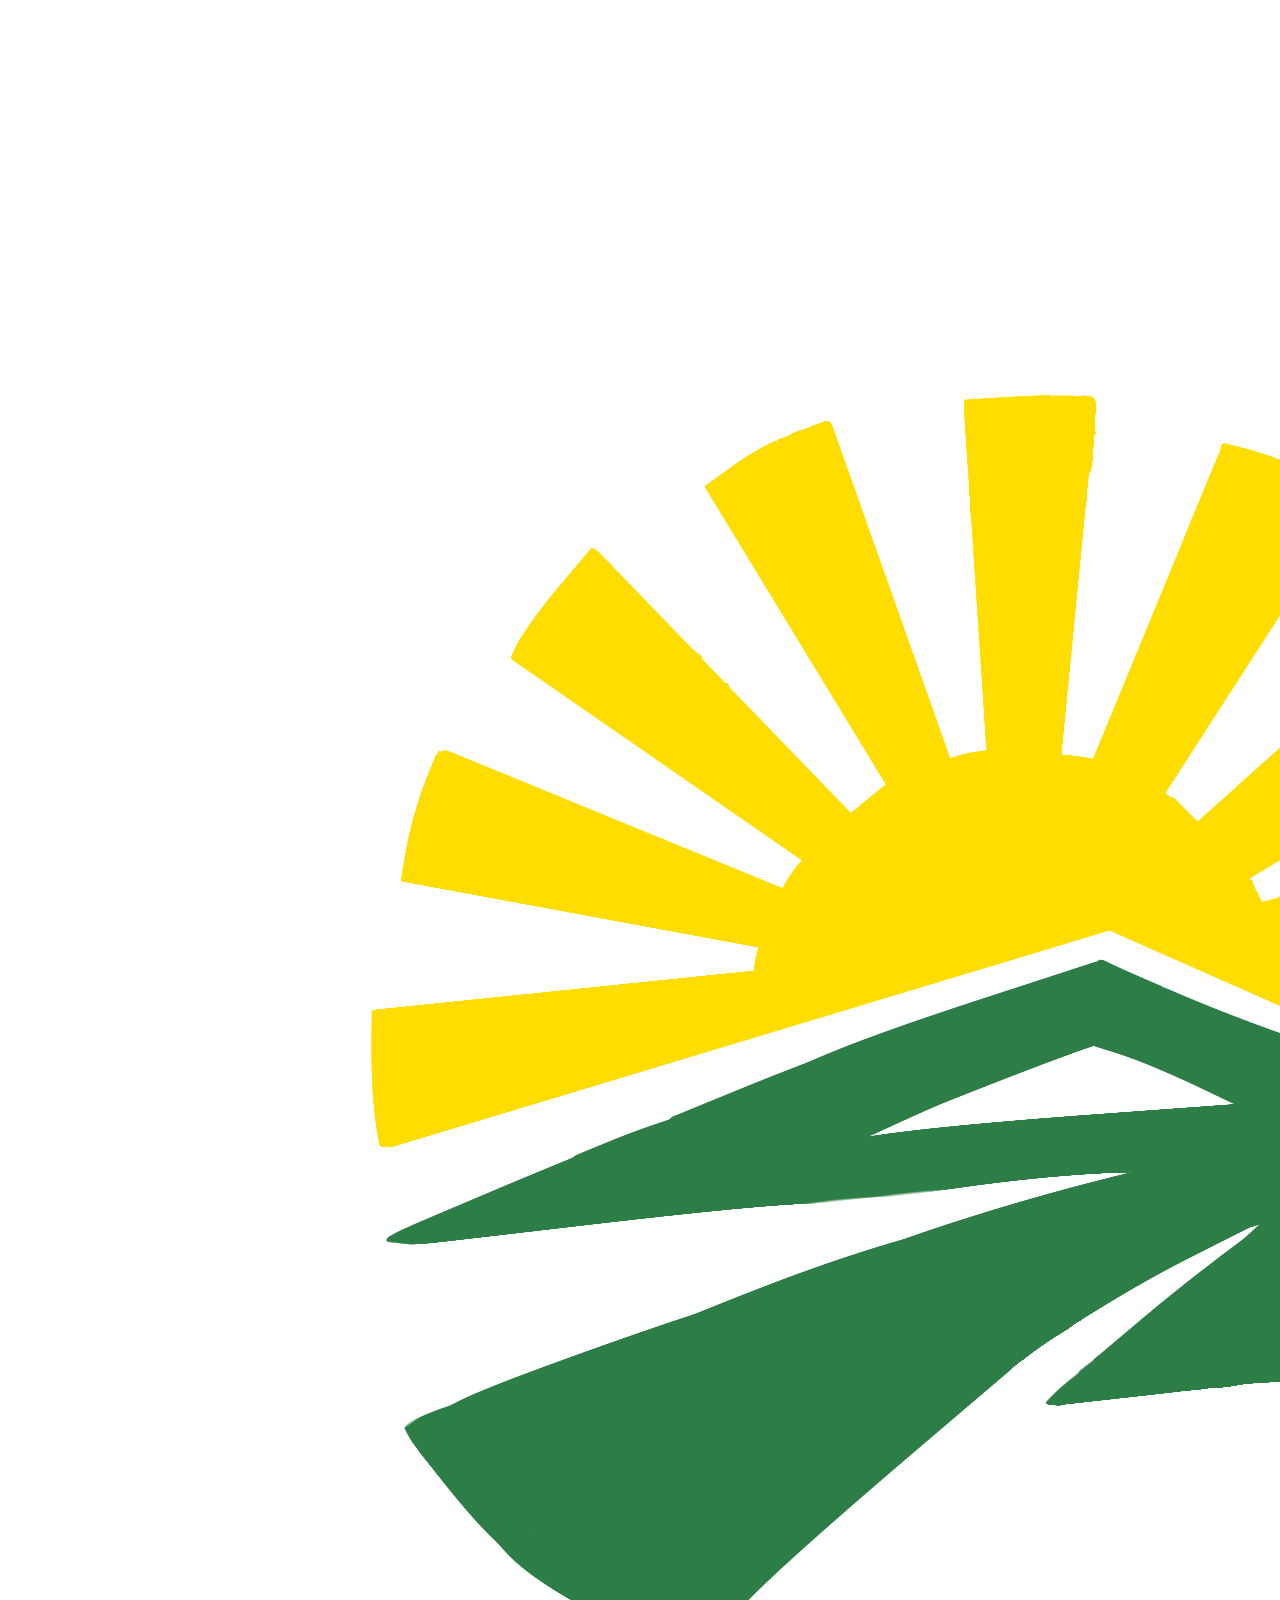
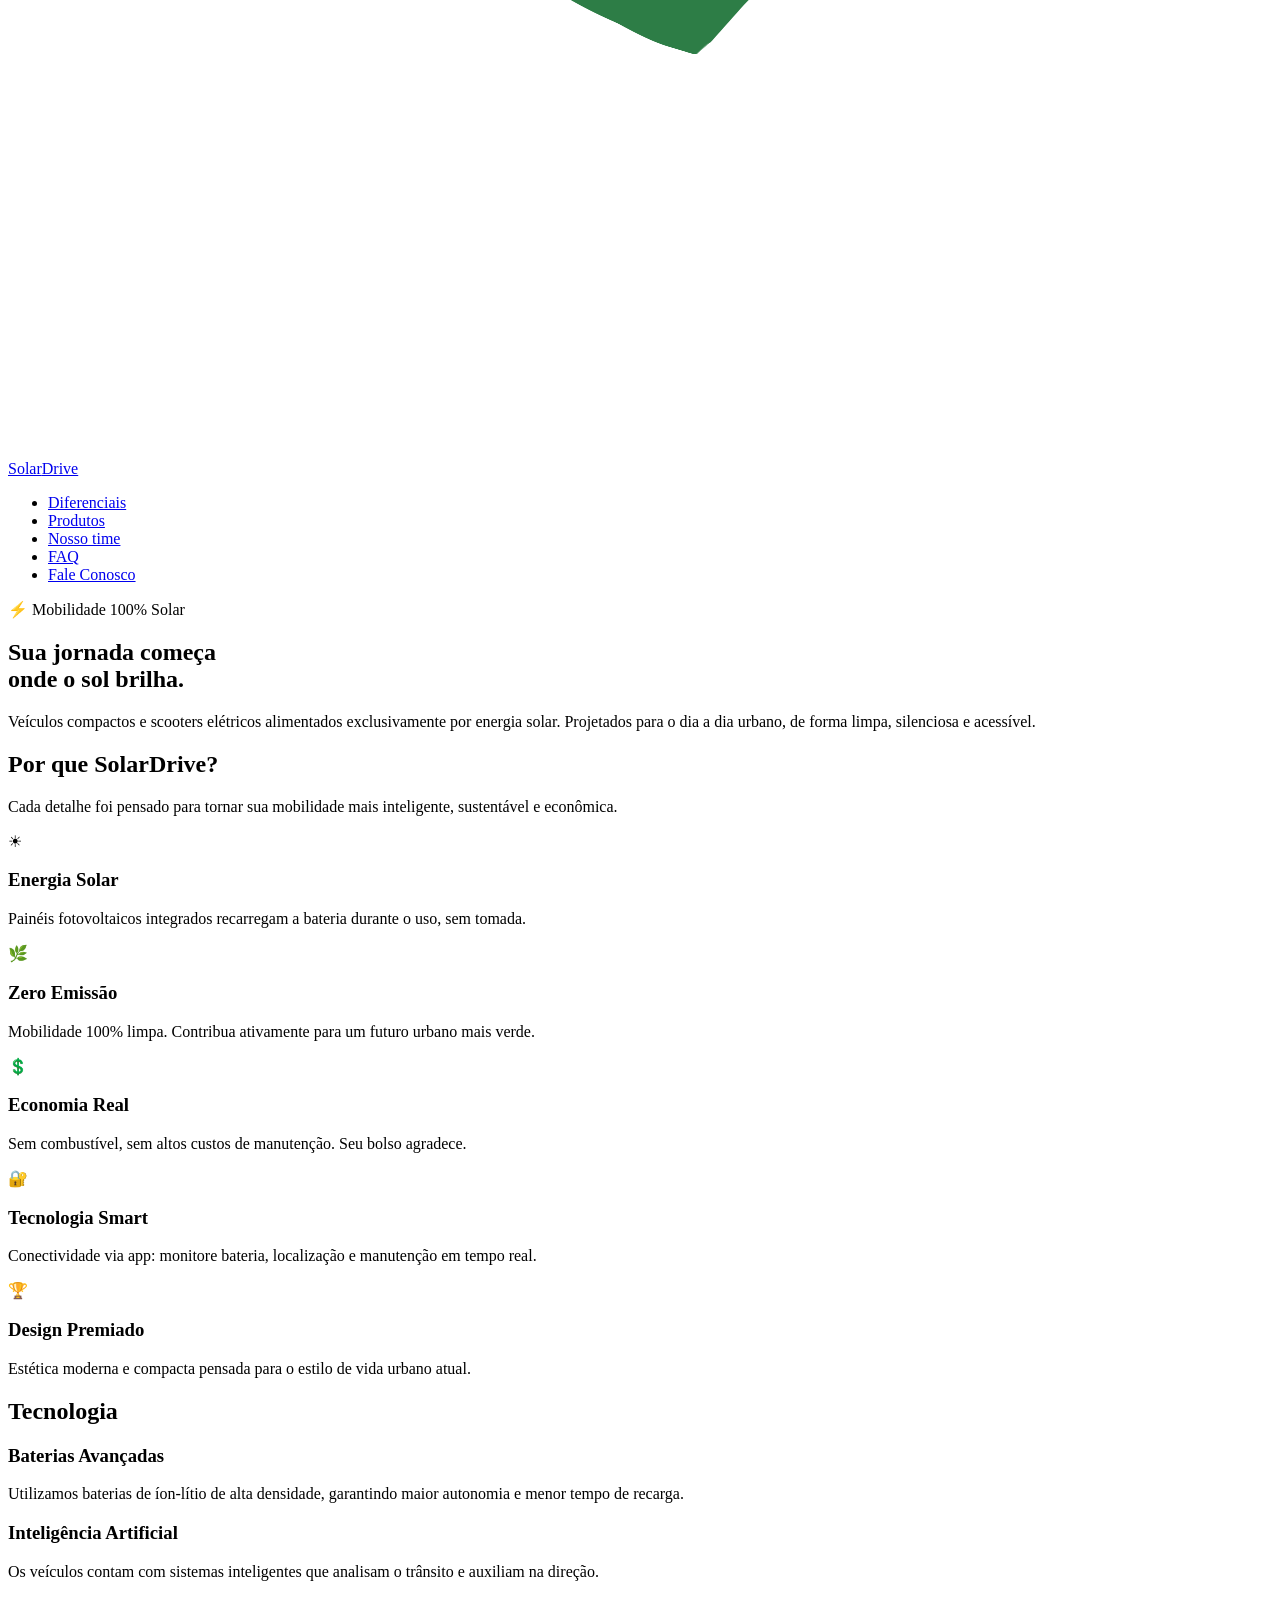
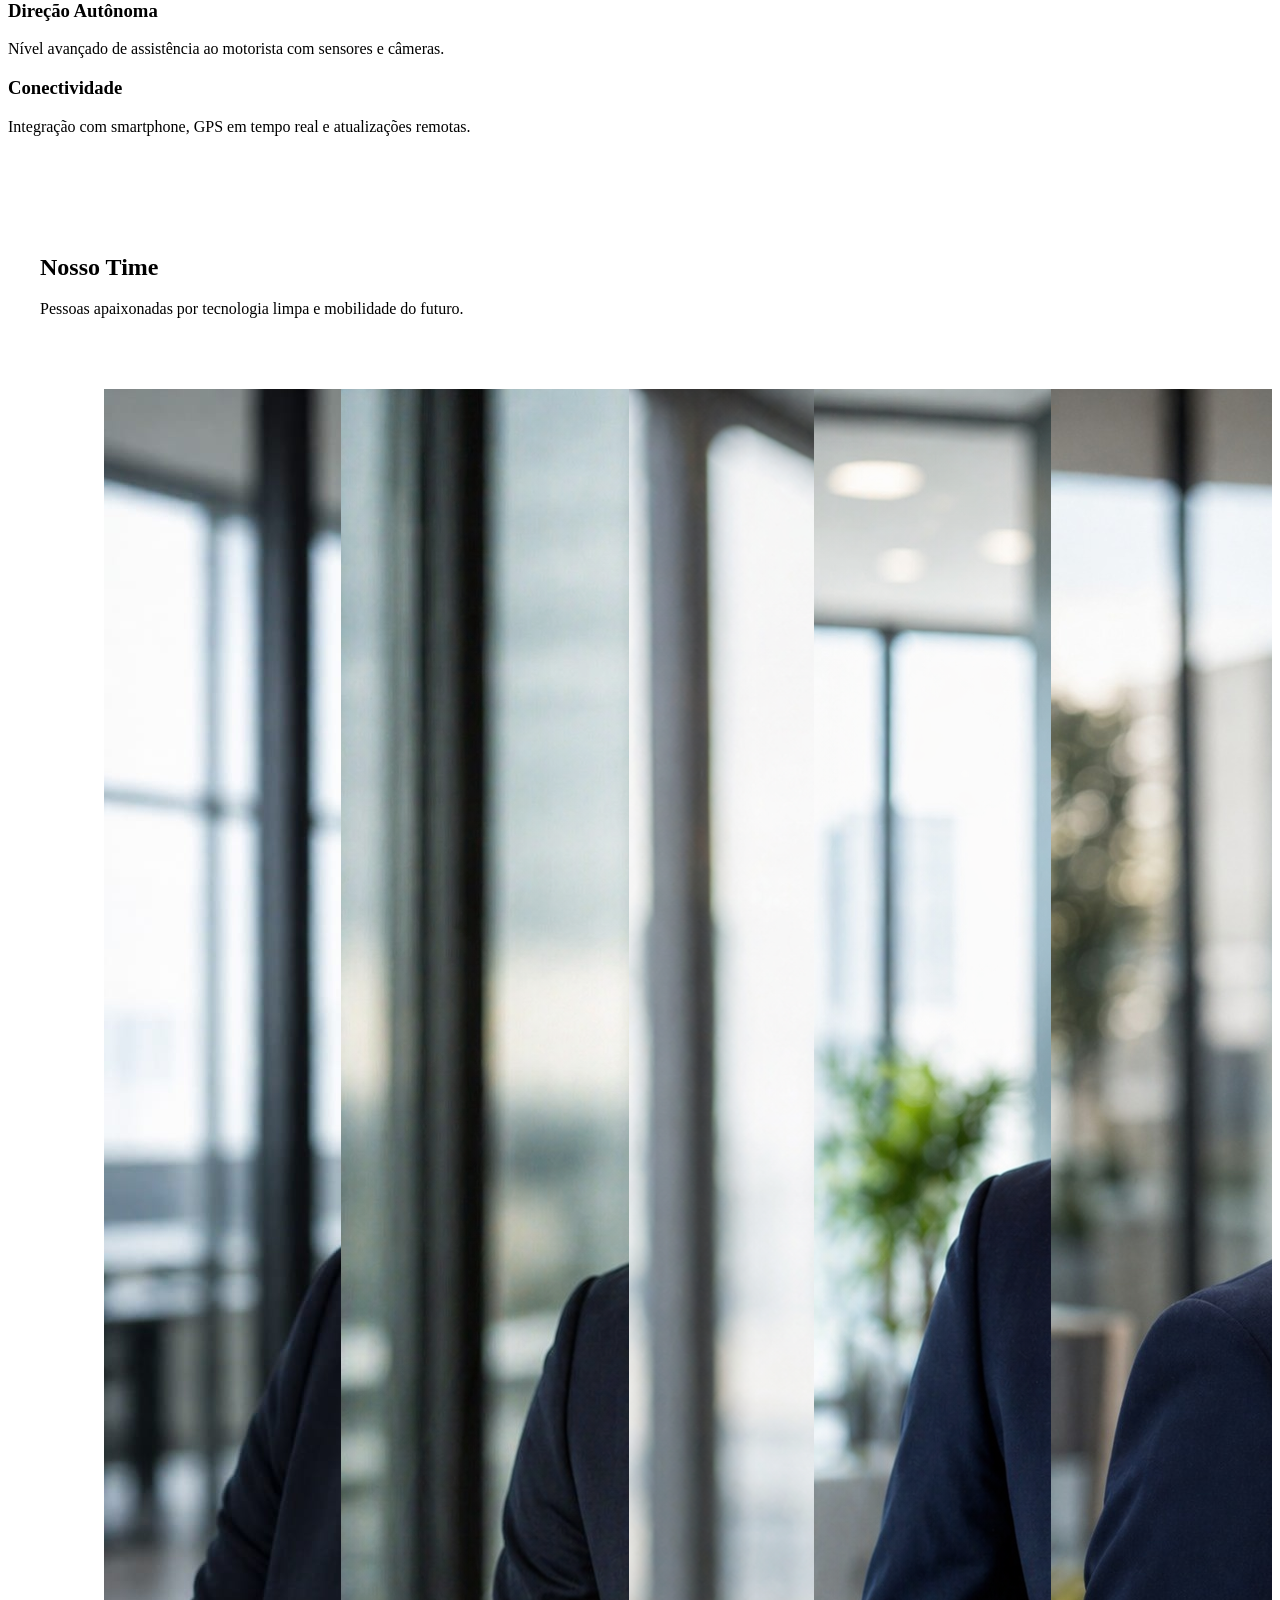
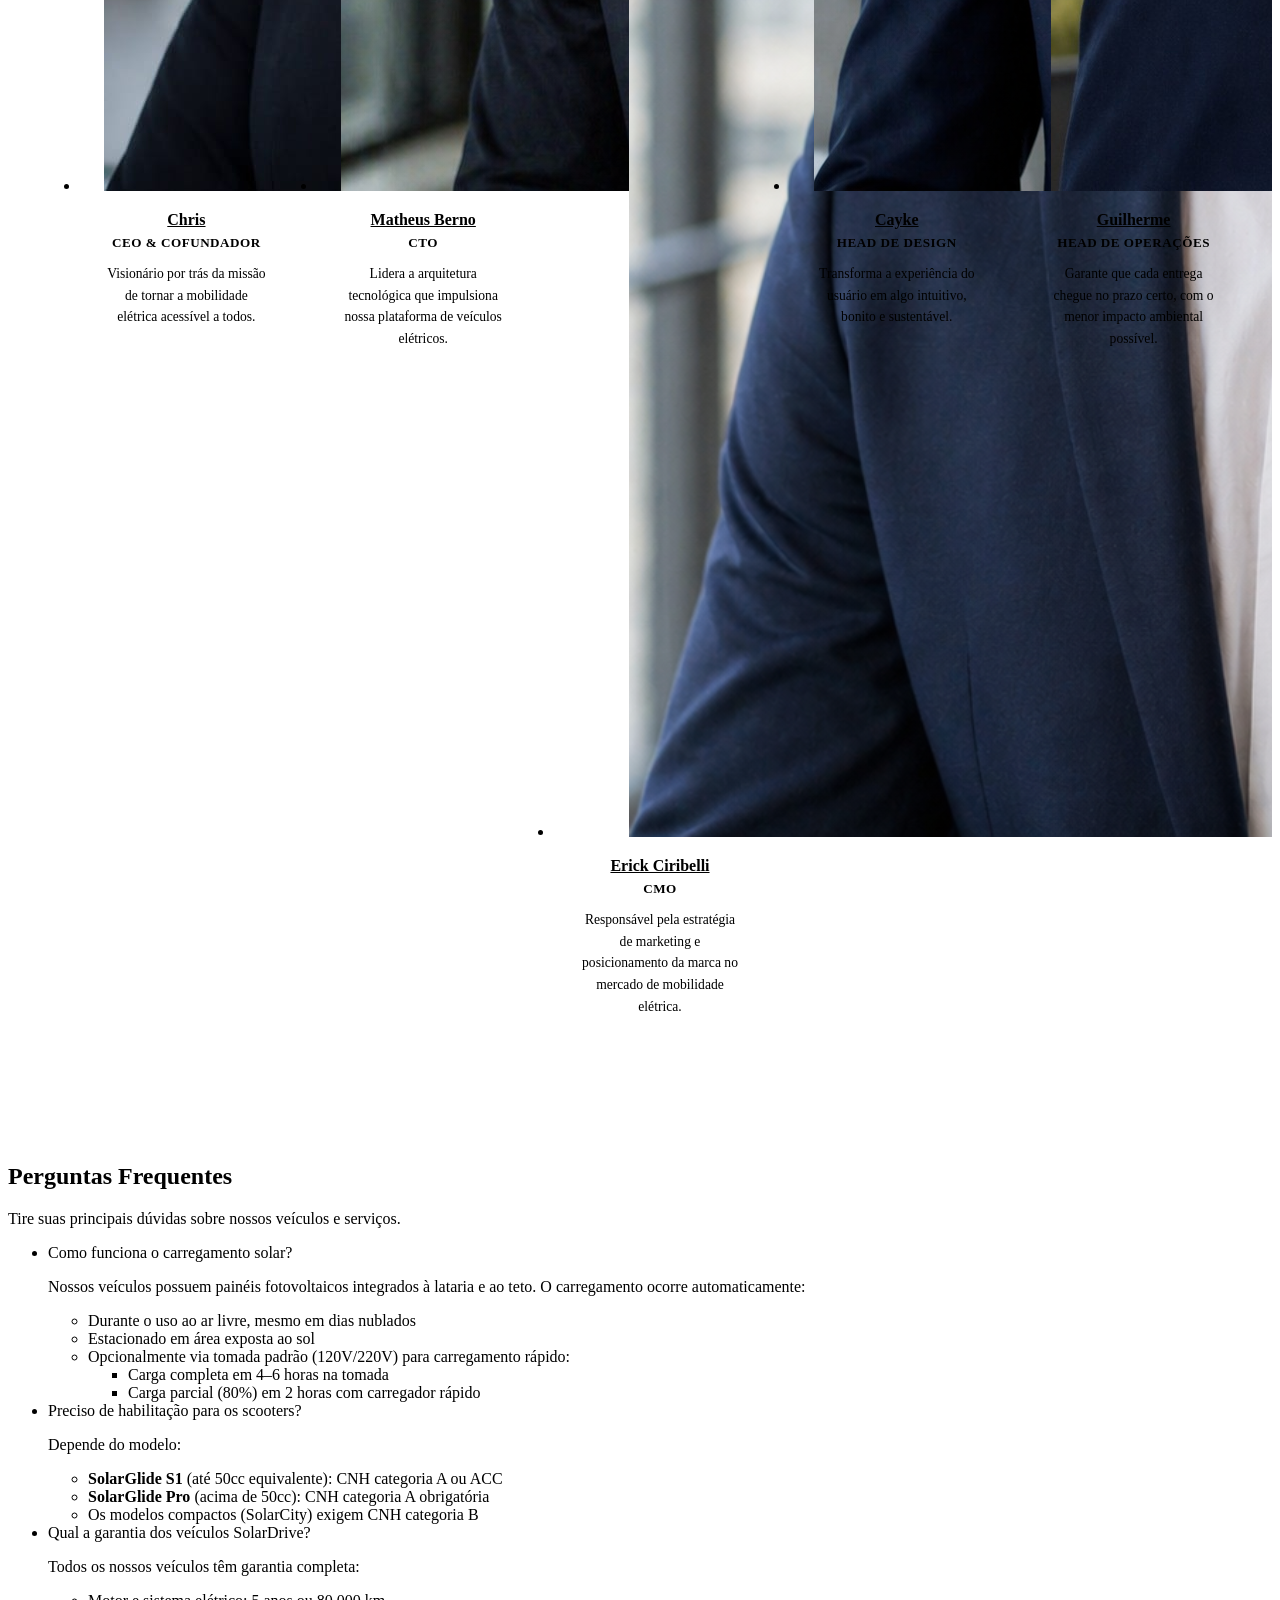
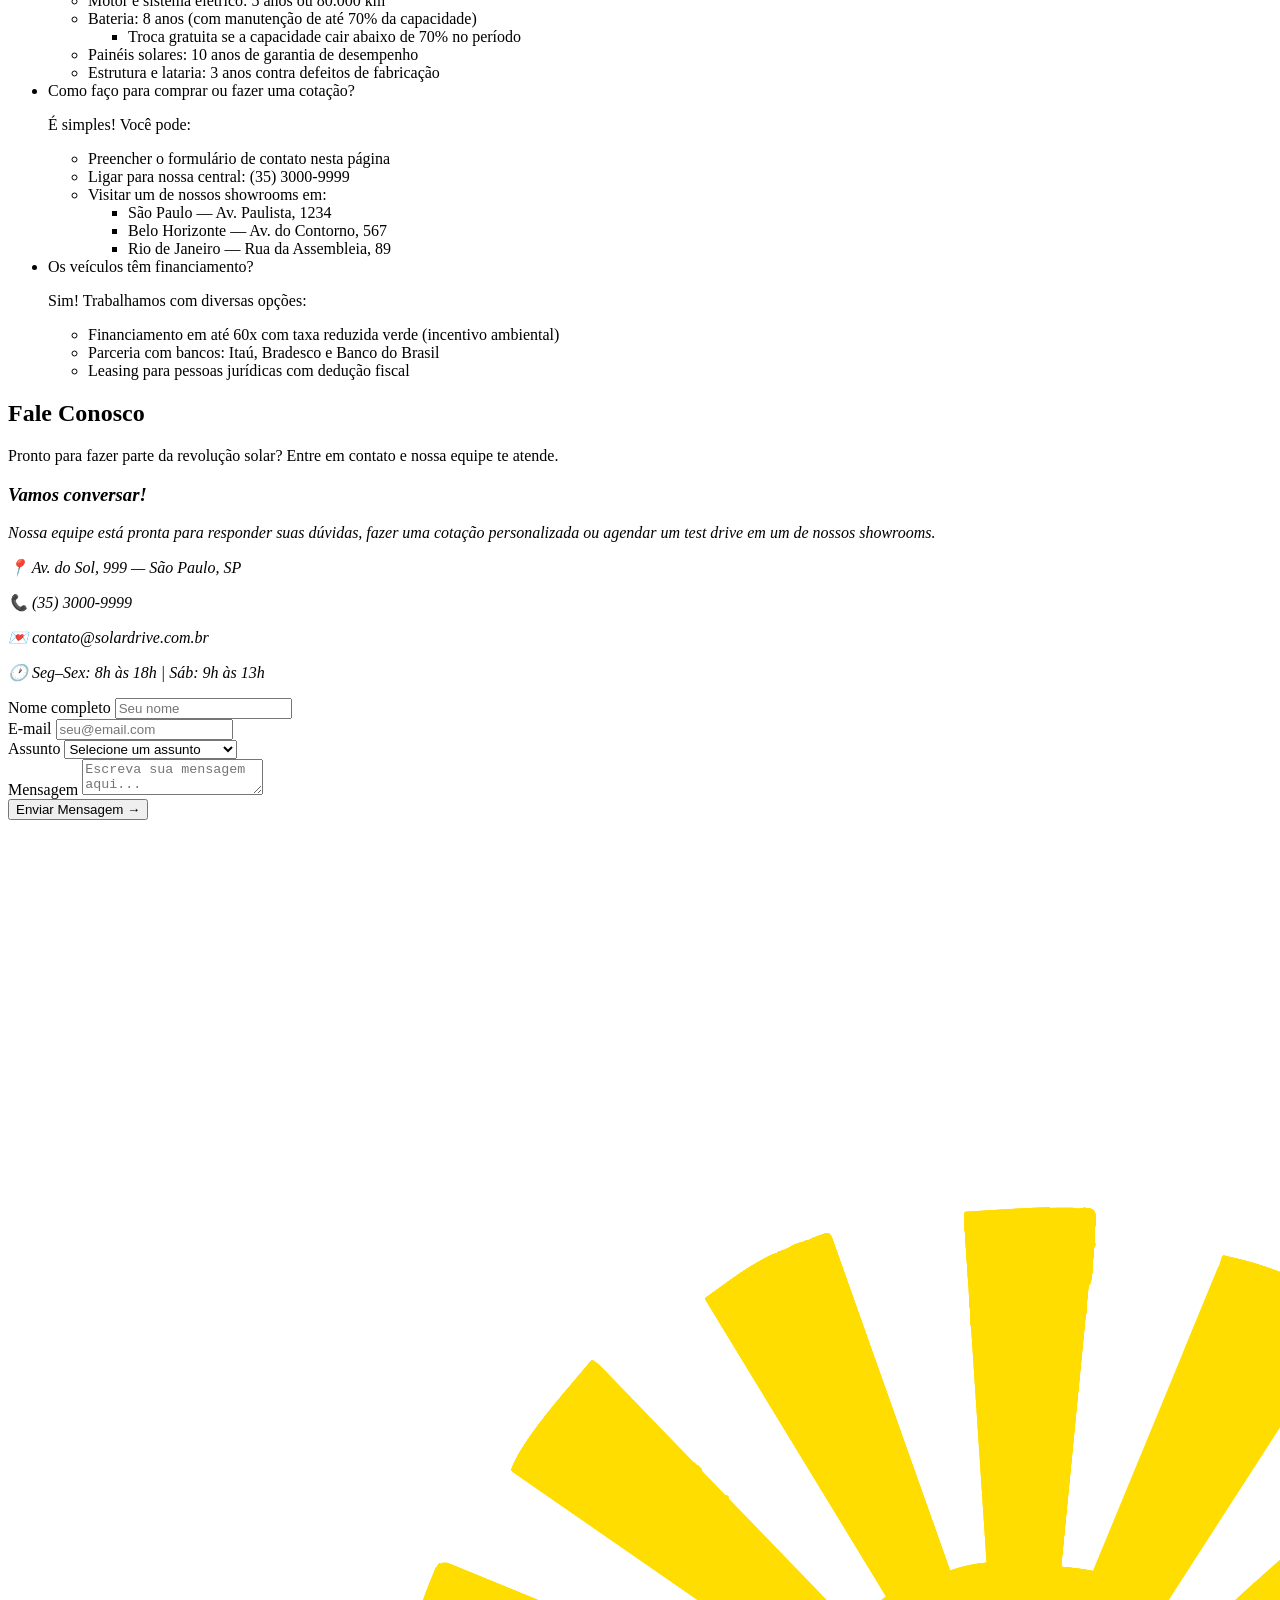
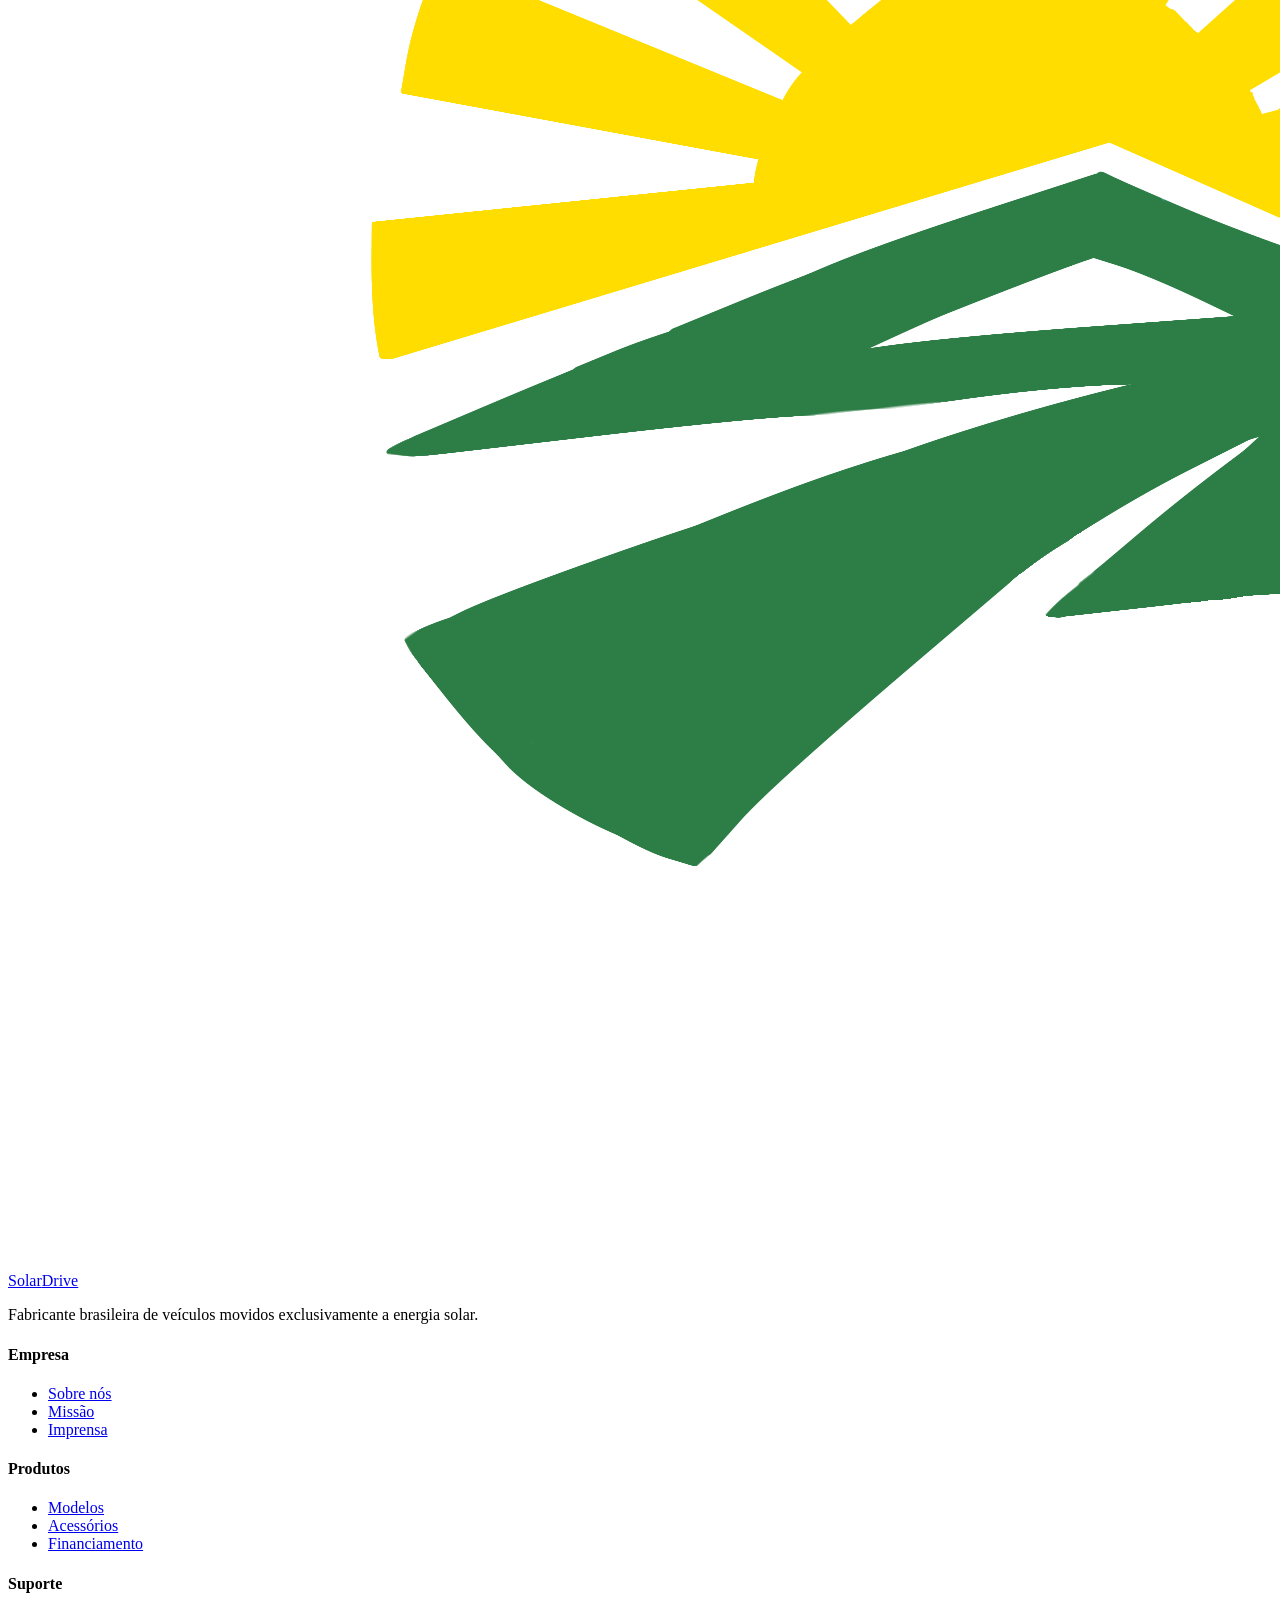
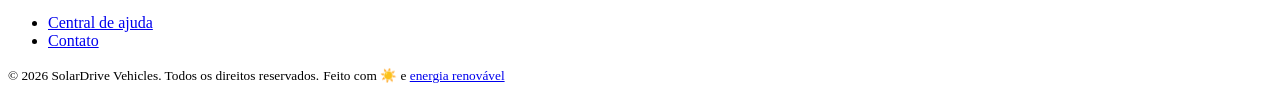
==== index.html @ de0ac311 "Merge branch 'main' into SECTION-time---teste" ====
<!doctype html>
<html lang="pt-br">
  <head>
    <meta charset="UTF-8" />
    <meta name="viewport" content="width=device-width, initial-scale=1.0" />
    <meta
      name="description"
      content="SolarDrive Vehicles — Veículos compactos e scooters movidos a energia solar. Mobilidade limpa, acessível e estilosa para o dia a dia urbano."
    />
    <title>SolarDrive Vehicles</title>
    <link rel="stylesheet" href="assets/css/index.css" />
    <link
      rel="stylesheet"
      href="https://cdnjs.cloudflare.com/ajax/libs/font-awesome/6.5.0/css/all.min.css"
      integrity="sha512-Avb2QiuDEEvB4bZJYdft2mNjVShBftLdPG8FJ0V7irTLQ8Uo0qcPxh4Plh7eecyn6CafxmKowwwFT+Ber5Z=="
      crossorigin="anonymous"
      referrerpolicy="no-referrer"
    />
    <link rel="preconnect" href="https://fonts.googleapis.com" />
    <link rel="preconnect" href="https://fonts.gstatic.com" crossorigin />
    <link
      href="https://fonts.googleapis.com/css2?family=Space+Grotesk:wght@400;600;700&family=Syne:wght@700;800&family=DM+Sans:ital,wght@0,400;0,500;1,400&display=swap"
      rel="stylesheet"
    />
  </head>

  <body>
    <!-- -------------------------- CABEÇALHO ------------------------ -->
    <header>
      <nav>
        <a
          href="#inicio"
          class="logo"
          aria-label="SolarDrive Vehicles - Voltar ao inicio"
        >
          <img
            src="assets/img/logo-colorida.png"
            alt=""
            class="sol-img"
            aria-hidden="true"
          />
          <span class="logo-texto">Solar<span>Drive</span></span>
        </a>

        <ul class="nav-links" role="navigation" aria-label="Menu principal">
          <li><a href="#diferenciais">Diferenciais</a></li>
          <li><a href="#produtos">Produtos</a></li>
          <li><a href="#time">Nosso time</a></li>
          <li><a href="#faq">FAQ</a></li>
          <li><a href="#contato" class="btn-nav">Fale Conosco</a></li>
        </ul>
      </nav>
    </header>

    <!-- ------------------------ AREA PRINCIPAL --------------------- -->
    <main>
      <!-- ----------------------- SECTION HERO ----------------------- -->
      <section id="inicio" class="hero" aria-label="Apresentação principal">
        <div class="hero-conteudo">
          <div class="fundo-transparente">
            <span class="hero-badge">&#9889; Mobilidade 100% Solar</span>

            <h1 class="hero-titulo">
              Sua jornada começa<br />
              onde o <span class="sol">sol brilha.</span>
            </h1>

            <p class="hero-descricao">
              Veículos compactos e scooters elétricos alimentados exclusivamente
              por energia solar. Projetados para o dia a dia urbano, de forma
              limpa, silenciosa e acessível.
            </p>
          </div>
        </div>
      </section>

      <!-- ------------------- SECTION DIFERENCIAIS ------------------- -->
      <section
        id="diferenciais"
        class="diferenciais"
        aria-labelledby="diferenciais"
      >
        <div class="container">
          <h2 id="titulo-diferenciais" class="secao-titulo">
            Por que SolarDrive?
          </h2>
          <p class="secao-subtitulo">
            Cada detalhe foi pensado para tornar sua mobilidade mais
            inteligente, sustentável e econômica.
          </p>

          <!-- Grade de diferenciais -->
          <div class="diferenciais-grid">
            <article class="card-diferencial">
              <span class="icone-diferencial" aria-hidden="true">&#9728;</span>
              <h3>Energia Solar</h3>
              <p>
                Painéis fotovoltaicos integrados recarregam a bateria durante o
                uso, sem tomada.
              </p>
            </article>

            <article class="card-diferencial">
              <span class="icone-diferencial" aria-hidden="true"
                >&#127807;</span
              >
              <h3>Zero Emissão</h3>
              <p>
                Mobilidade 100% limpa. Contribua ativamente para um futuro
                urbano mais verde.
              </p>
            </article>

            <article class="card-diferencial">
              <span class="icone-diferencial" aria-hidden="true"
                >&#128178;</span
              >
              <h3>Economia Real</h3>
              <p>
                Sem combustível, sem altos custos de manutenção. Seu bolso
                agradece.
              </p>
            </article>

            <article class="card-diferencial">
              <span class="icone-diferencial" aria-hidden="true"
                >&#128272;</span
              >
              <h3>Tecnologia Smart</h3>
              <p>
                Conectividade via app: monitore bateria, localização e
                manutenção em tempo real.
              </p>
            </article>

            <article class="card-diferencial">
              <span class="icone-diferencial" aria-hidden="true"
                >&#127942;</span
              >
              <h3>Design Premiado</h3>
              <p>
                Estética moderna e compacta pensada para o estilo de vida urbano
                atual.
              </p>
            </article>
          </div>
        </div>
      </section>

      <!-- --------------------- SECTION PRODUTOS --------------------- -->
      <section id="produtos" class="produtos" aria-labelledby="titulo-produtos">
        <div class="container">
          <h2 id="titulo-produtos" class="secao-titulo">Tecnologia</h2>
          <h3>Baterias Avançadas</h3>
          <p>
            Utilizamos baterias de íon-lítio de alta densidade, garantindo maior
            autonomia e menor tempo de recarga.
          </p>

          <h3>Inteligência Artificial</h3>
          <p>
            Os veículos contam com sistemas inteligentes que analisam o trânsito
            e auxiliam na direção.
          </p>

          <h3>Direção Autônoma</h3>
          <p>
            Nível avançado de assistência ao motorista com sensores e câmeras.
          </p>

          <h3>Conectividade</h3>
          <p>
            Integração com smartphone, GPS em tempo real e atualizações remotas.
          </p>
          <br />
        </div>
      </section>

      <!-- -------------------- SECTION NOSSO TIME ------------------- -->
      <section id="time" class="time" aria-labelledby="titulo-time">
        <div class="container">
          <h2 id="titulo-time" class="secao-titulo">Nosso Time</h2>
          <p class="secao-subtitulo">
            Pessoas apaixonadas por tecnologia limpa e mobilidade do futuro.
          </p>

          <!-- Lista de membros da equipe -->
          <ul class="time-grid" aria-label="Membros da equipe SolarDrive">
            <li class="card-membro">
              <img
                class="avatar"
                src="assets/img/chris.jpeg"
                alt="Foto de Chris, CEO e Cofundador da SolarDrive"
              />
              <u><h3>Chris</h3></u>
              <span class="cargo">CEO &amp; Cofundador</span>
              <p class="bio">
                Visionário por trás da missão de tornar a mobilidade
                elétrica acessível a todos.
              </p>
            </li>

            <li class="card-membro">
              <img
                class="avatar"
                src="assets/img/Berno.png"
                alt="Matheus Berno, CTO da SolarDrive"
              />
              <u><h3>Matheus Berno</h3></u>
              <span class="cargo">CTO</span>
              <p class="bio">
                Lidera a arquitetura tecnológica que impulsiona 
                nossa plataforma de veículos elétricos.
              </p>
            </li>

            <li class="card-membro">
              <img
                class="avatar"
                src="assets/img/ErickCiribelli.png"
                alt="Foto de Erick Ciribelli, Head de Operações da SolarDrive"
              />
              <u><h3>Erick Ciribelli</h3></u>
              <span class="cargo">CMO</span>
              <p class="bio">
                Responsável pela estratégia de marketing e posicionamento
                da marca no mercado de mobilidade elétrica.
              </p>
            </li>

            <li class="card-membro">
              <img
                class="avatar"
                src="assets/img/Cayke.png"
                alt="Foto de Cayke, Head de Design da SolarDrive"
              />
              <u><h3>Cayke</h3></u>
              <span class="cargo">Head de Design</span>
              <p class="bio">
                Transforma a experiência do usuário em algo
                intuitivo, bonito e sustentável.
              </p>
            </li>

            <li class="card-membro">
              <img
                class="avatar"
                src="assets/img/Guilherme.jpeg"
                alt="Foto de Guilherme, Head de Operações da SolarDrive"
              />
              <u><h3>Guilherme</h3></u>
              <span class="cargo">Head de Operações</span>
              <p class="bio">
                Garante que cada entrega chegue no prazo certo,
                com o menor impacto ambiental possível.
              </p>
            </li>
          </ul>
        </div>
      </section>

      <!-- -------------------- SECTION FAQ ------------------- -->
      <section id="faq" class="faq" aria-labelledby="titulo-faq">
        <div class="container">
          <h2 id="titulo-faq" class="secao-titulo">Perguntas Frequentes</h2>
          <p class="secao-subtitulo">
            Tire suas principais dúvidas sobre nossos veículos e serviços.
          </p>

          <!-- Lista de perguntas e respostas aninhadas -->
          <ul class="faq-lista" aria-label="Perguntas frequentes">
            <li class="faq-item">
              <div class="faq-pergunta" role="heading" aria-level="3">
                Como funciona o carregamento solar?
              </div>
              <div class="faq-resposta">
                <p>
                  Nossos veículos possuem painéis fotovoltaicos integrados à
                  lataria e ao teto. O carregamento ocorre automaticamente:
                </p>
                <ul>
                  <li>Durante o uso ao ar livre, mesmo em dias nublados</li>
                  <li>Estacionado em área exposta ao sol</li>
                  <li>
                    Opcionalmente via tomada padrão (120V/220V) para
                    carregamento rápido:
                    <ul>
                      <li>Carga completa em 4–6 horas na tomada</li>
                      <li>
                        Carga parcial (80%) em 2 horas com carregador rápido
                      </li>
                    </ul>
                  </li>
                </ul>
              </div>
            </li>

            <li class="faq-item">
              <div class="faq-pergunta" role="heading" aria-level="3">
                Preciso de habilitação para os scooters?
              </div>
              <div class="faq-resposta">
                <p>Depende do modelo:</p>
                <ul>
                  <li>
                    <strong>SolarGlide S1</strong> (até 50cc equivalente): CNH
                    categoria A ou ACC
                  </li>
                  <li>
                    <strong>SolarGlide Pro</strong> (acima de 50cc): CNH
                    categoria A obrigatória
                  </li>
                  <li>
                    Os modelos compactos (SolarCity) exigem CNH categoria B
                  </li>
                </ul>
              </div>
            </li>

            <li class="faq-item">
              <div class="faq-pergunta" role="heading" aria-level="3">
                Qual a garantia dos veículos SolarDrive?
              </div>
              <div class="faq-resposta">
                <p>Todos os nossos veículos têm garantia completa:</p>
                <ul>
                  <li>Motor e sistema elétrico: 5 anos ou 80.000 km</li>
                  <li>
                    Bateria: 8 anos (com manutenção de até 70% da capacidade)
                    <ul>
                      <li>
                        Troca gratuita se a capacidade cair abaixo de 70% no
                        período
                      </li>
                    </ul>
                  </li>
                  <li>Painéis solares: 10 anos de garantia de desempenho</li>
                  <li>
                    Estrutura e lataria: 3 anos contra defeitos de fabricação
                  </li>
                </ul>
              </div>
            </li>

            <li class="faq-item">
              <div class="faq-pergunta" role="heading" aria-level="3">
                Como faço para comprar ou fazer uma cotação?
              </div>
              <div class="faq-resposta">
                <p>É simples! Você pode:</p>
                <ul>
                  <li>Preencher o formulário de contato nesta página</li>
                  <li>Ligar para nossa central: (35) 3000-9999</li>
                  <li>
                    Visitar um de nossos showrooms em:
                    <ul>
                      <li>São Paulo — Av. Paulista, 1234</li>
                      <li>Belo Horizonte — Av. do Contorno, 567</li>
                      <li>Rio de Janeiro — Rua da Assembleia, 89</li>
                    </ul>
                  </li>
                </ul>
              </div>
            </li>

            <li class="faq-item">
              <div class="faq-pergunta" role="heading" aria-level="3">
                Os veículos têm financiamento?
              </div>
              <div class="faq-resposta">
                <p>Sim! Trabalhamos com diversas opções:</p>
                <ul>
                  <li>
                    Financiamento em até 60x com taxa reduzida verde (incentivo
                    ambiental)
                  </li>
                  <li>Parceria com bancos: Itaú, Bradesco e Banco do Brasil</li>
                  <li>Leasing para pessoas jurídicas com dedução fiscal</li>
                </ul>
              </div>
            </li>
          </ul>
        </div>
      </section>

      <!-- --------------------- SECTION CONTATO --------------------- -->
      <section id="contato" class="contato" aria-labelledby="titulo-contato">
        <div class="container">
          <h2 id="titulo-contato" class="secao-titulo">Fale Conosco</h2>
          <p class="secao-subtitulo">
            Pronto para fazer parte da revolução solar? Entre em contato e nossa
            equipe te atende.
          </p>

          <div class="contato-grid">
            <!-- Informações de contato -->
            <address class="contato-info">
              <h3>Vamos conversar!</h3>
              <p>
                Nossa equipe está pronta para responder suas dúvidas, fazer uma
                cotação personalizada ou agendar um test drive em um de nossos
                showrooms.
              </p>

              <p class="contato-detalhe">
                <span>&#128205;</span>
                <span>Av. do Sol, 999 — São Paulo, SP</span>
              </p>
              <p class="contato-detalhe">
                <span>&#128222;</span>
                <span>(35) 3000-9999</span>
              </p>
              <p class="contato-detalhe">
                <span>&#128140;</span>
                <span>contato@solardrive.com.br</span>
              </p>
              <p class="contato-detalhe">
                <span>&#128336;</span>
                <span>Seg–Sex: 8h às 18h | Sáb: 9h às 13h</span>
              </p>
            </address>

            <!-- Formulário de contato -->
            <form
              action="#"
              method="post"
              aria-label="Formulário de contato SolarDrive"
              novalidate
            >
              <!-- Nome -->
              <div class="campo-grupo">
                <label for="nome">Nome completo</label>
                <input
                  type="text"
                  id="nome"
                  name="nome"
                  placeholder="Seu nome"
                  autocomplete="name"
                  required
                />
              </div>

              <!-- E-mail -->
              <div class="campo-grupo">
                <label for="email">E-mail</label>
                <input
                  type="email"
                  id="email"
                  name="email"
                  placeholder="seu@email.com"
                  autocomplete="email"
                  required
                />
              </div>

              <!-- Assunto -->
              <div class="campo-grupo">
                <label for="assunto">Assunto</label>
                <select id="assunto" name="assunto" required>
                  <option value="" disabled selected>
                    Selecione um assunto
                  </option>
                  <option value="cotacao">Quero fazer uma cotação</option>
                  <option value="test-drive">Agendar test drive</option>
                  <option value="suporte">Suporte técnico</option>
                  <option value="parceria">Proposta de parceria</option>
                  <option value="outro">Outro</option>
                </select>
              </div>

              <!-- Mensagem -->
              <div class="campo-grupo">
                <label for="mensagem">Mensagem</label>
                <textarea
                  id="mensagem"
                  name="mensagem"
                  placeholder="Escreva sua mensagem aqui..."
                  required
                ></textarea>
              </div>

              <!-- Botão de envio -->
              <button type="submit" class="btn-enviar">
                Enviar Mensagem &#8594;
              </button>
            </form>
          </div>
        </div>
      </section>
    </main>

    <!-- ---------------------------- RODAPÉ ------------------------- -->
    <footer>
      <div class="container">
        <div class="footer-conteudo">
          <!-- --- marca --- -->
          <div class="footer-logo">
            <a href="#inicio" class="logo">
              <img
                src="assets/img/logo-colorida.png"
                alt=""
                class="sol-img"
                aria-hidden="true"
              />
              <span class="logo-texto">Solar<span>Drive</span></span>
            </a>
            <p class="footer-descricao">
              Fabricante brasileira de veículos movidos exclusivamente a energia
              solar.
            </p>
          </div>

          <!-- --- empresa --- -->
          <div class="footer-col">
            <h4>Empresa</h4>
            <ul>
              <li><a href="#faq">Sobre nós</a></li>
              <li><a href="#sustentabilidade">Missão</a></li>
              <li><a href="#">Imprensa</a></li>
            </ul>
          </div>

          <!-- --- produtos --- -->
          <div class="footer-col">
            <h4>Produtos</h4>
            <ul>
              <li><a href="#destaque">Modelos</a></li>
              <li><a href="#">Acessórios</a></li>
              <li><a href="#">Financiamento</a></li>
            </ul>
          </div>

          <!-- --- suporte --- -->
          <div class="footer-col">
            <h4>Suporte</h4>
            <ul>
              <li><a href="#">Central de ajuda</a></li>
              <li><a href="#contact">Contato</a></li>
            </ul>
          </div>
        </div>

        <div class="footer-bottom">
          <small
            >© 2026 SolarDrive Vehicles. Todos os direitos reservados.</small
          >
          <small>Feito com ☀️ e <a href="#inicio">energia renovável</a></small>
        </div>
      </div>
    </footer>

    <script src="assets/js/carrossel.js"></script>
  </body>
</html>
---- assets/css/index.css ----
/* ==================================================== */
/* ----------------- sec-nosso time ------------------- */
/* ==================================================== */

.time {
  padding: clamp(2.5rem, 5vw, 5rem) clamp(1rem, 3vw, 2rem);
  background-color: var(--cinza-areia);
  position: relative;
  overflow: hidden;
}
.time::before {
  content: "";
  position: absolute;
  top: 0;
  left: 0;
  right: 0;
  height: 3px;
  background: linear-gradient(
    90deg,
    var(--azul-claro),
    var(--verde-claro),
    var(--amarelo-claro),
    var(--azul-claro)
  );
}
.time-grid {
  display: grid;
  grid-template-columns: repeat(
    auto-fit,
    minmax(clamp(130px, 40vw, 180px), 1fr)
  );
  gap: clamp(1rem, 2vw, 1.5rem);
  margin-top: clamp(1.5rem, 3vw, 2.5rem);
}
.card-membro {
  background-color: var(--branco);
  border: 1.5px solid var(--cinza-suave);
  border-radius: 20px;
  padding: 2rem 1.5rem;
  text-align: center;
  transition:
    border-color 0.3s,
    transform 0.3s,
    box-shadow 0.3s;
  box-shadow: var(--sombra-card);
}
.card-membro:hover {
  border-color: var(--verde-claro);
  transform: translateY(-4px);
  box-shadow: 0 8px 32px rgba(74, 158, 202, 0.16);
}
.avatar-membro {
  width: 64px;
  height: 64px;
  border-radius: 50%;
  margin: 0 auto 1rem;
  background: linear-gradient(135deg, var(--verde-claro), var(--azul-claro));
  display: flex;
  align-items: center;
  justify-content: center;
  font-family: var(--fonte-titulo);
  font-size: 1.5rem;
  font-weight: 800;
  color: var(--branco);
  box-shadow: 0 4px 12px rgba(45, 125, 70, 0.18);
}
.card-membro h3 {
  font-family: var(--fonte-ui);
  font-size: 1rem;
  font-weight: 800;
  color: var(--escuro);
  margin-bottom: 0.25rem;
}
.cargo {
  font-size: 0.82rem;
  color: var(--verde-folha);
  font-weight: 700;
  font-family: var(--fonte-ui);
  text-transform: uppercase;
  letter-spacing: 0.5px;
}
.bio {
  font-size: 0.85rem;
  color: var(--cinza-texto);
  margin-top: 0.75rem;
  line-height: 1.6;
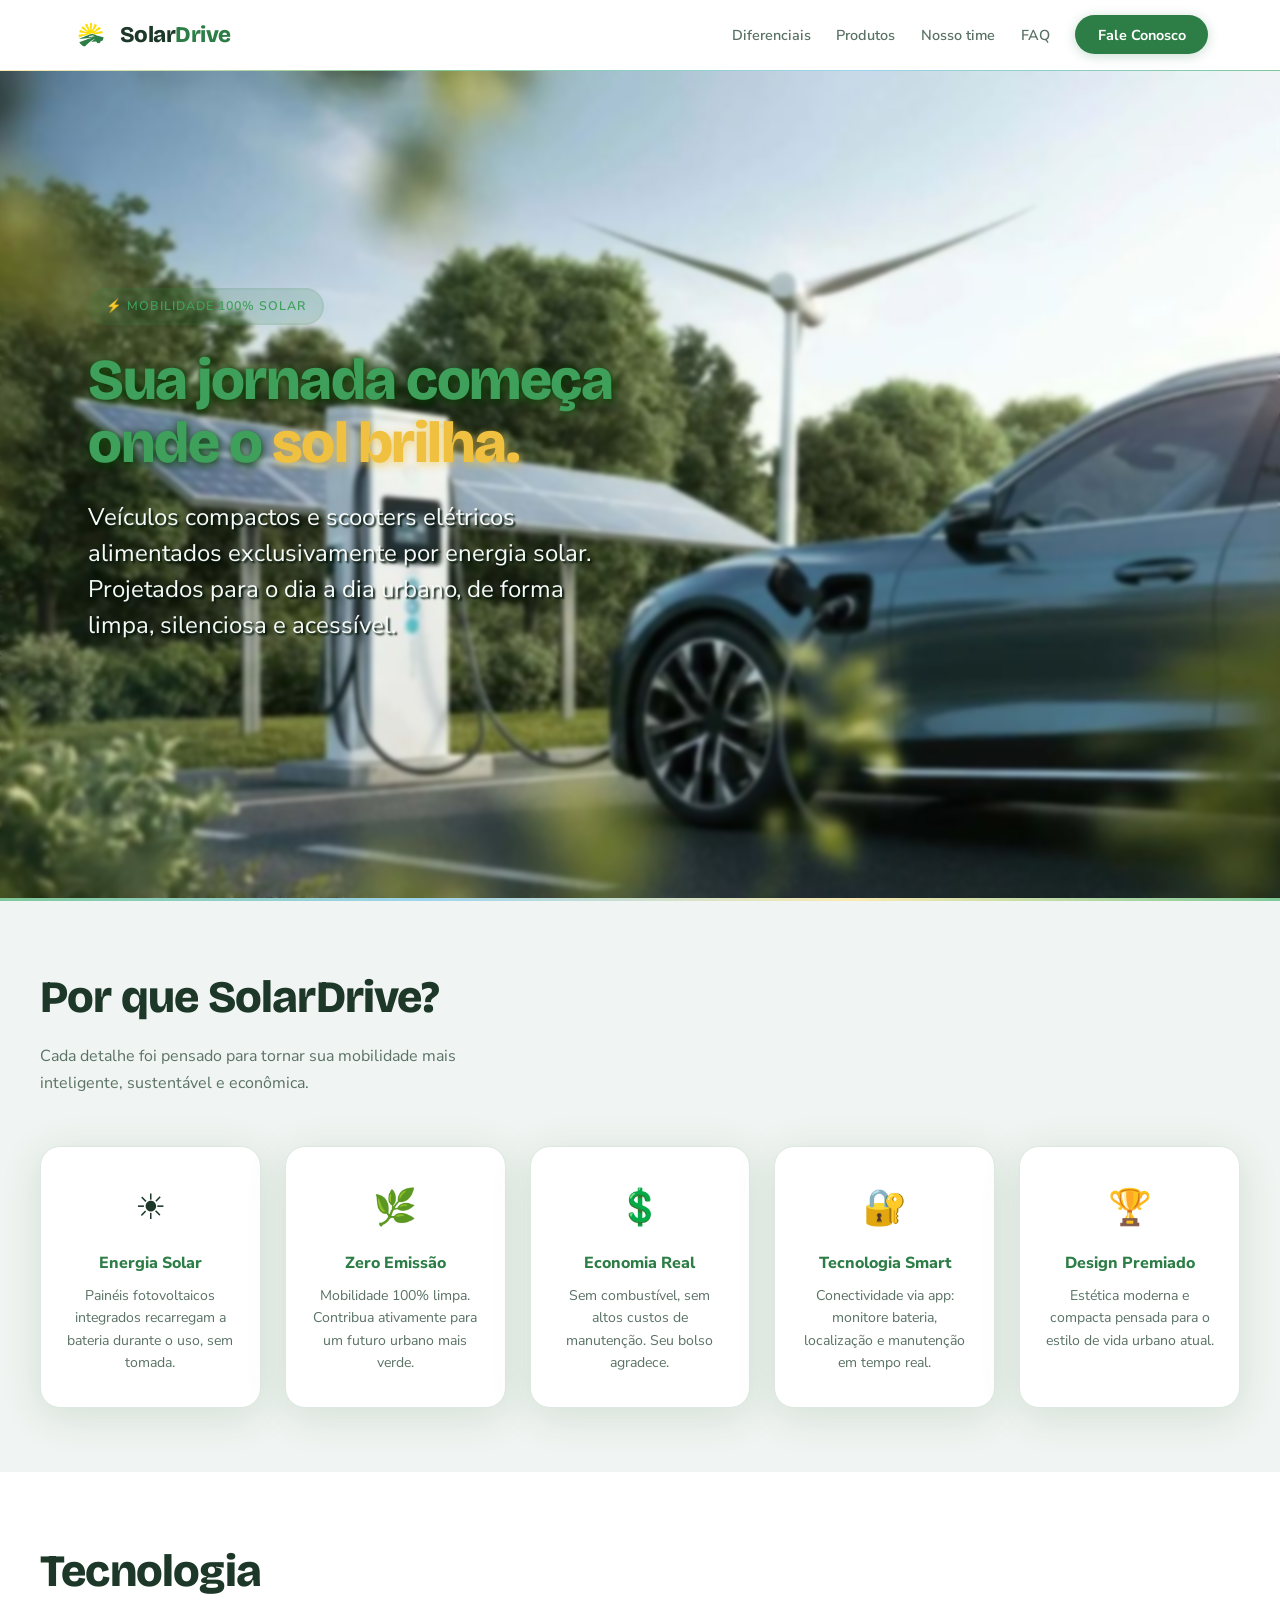
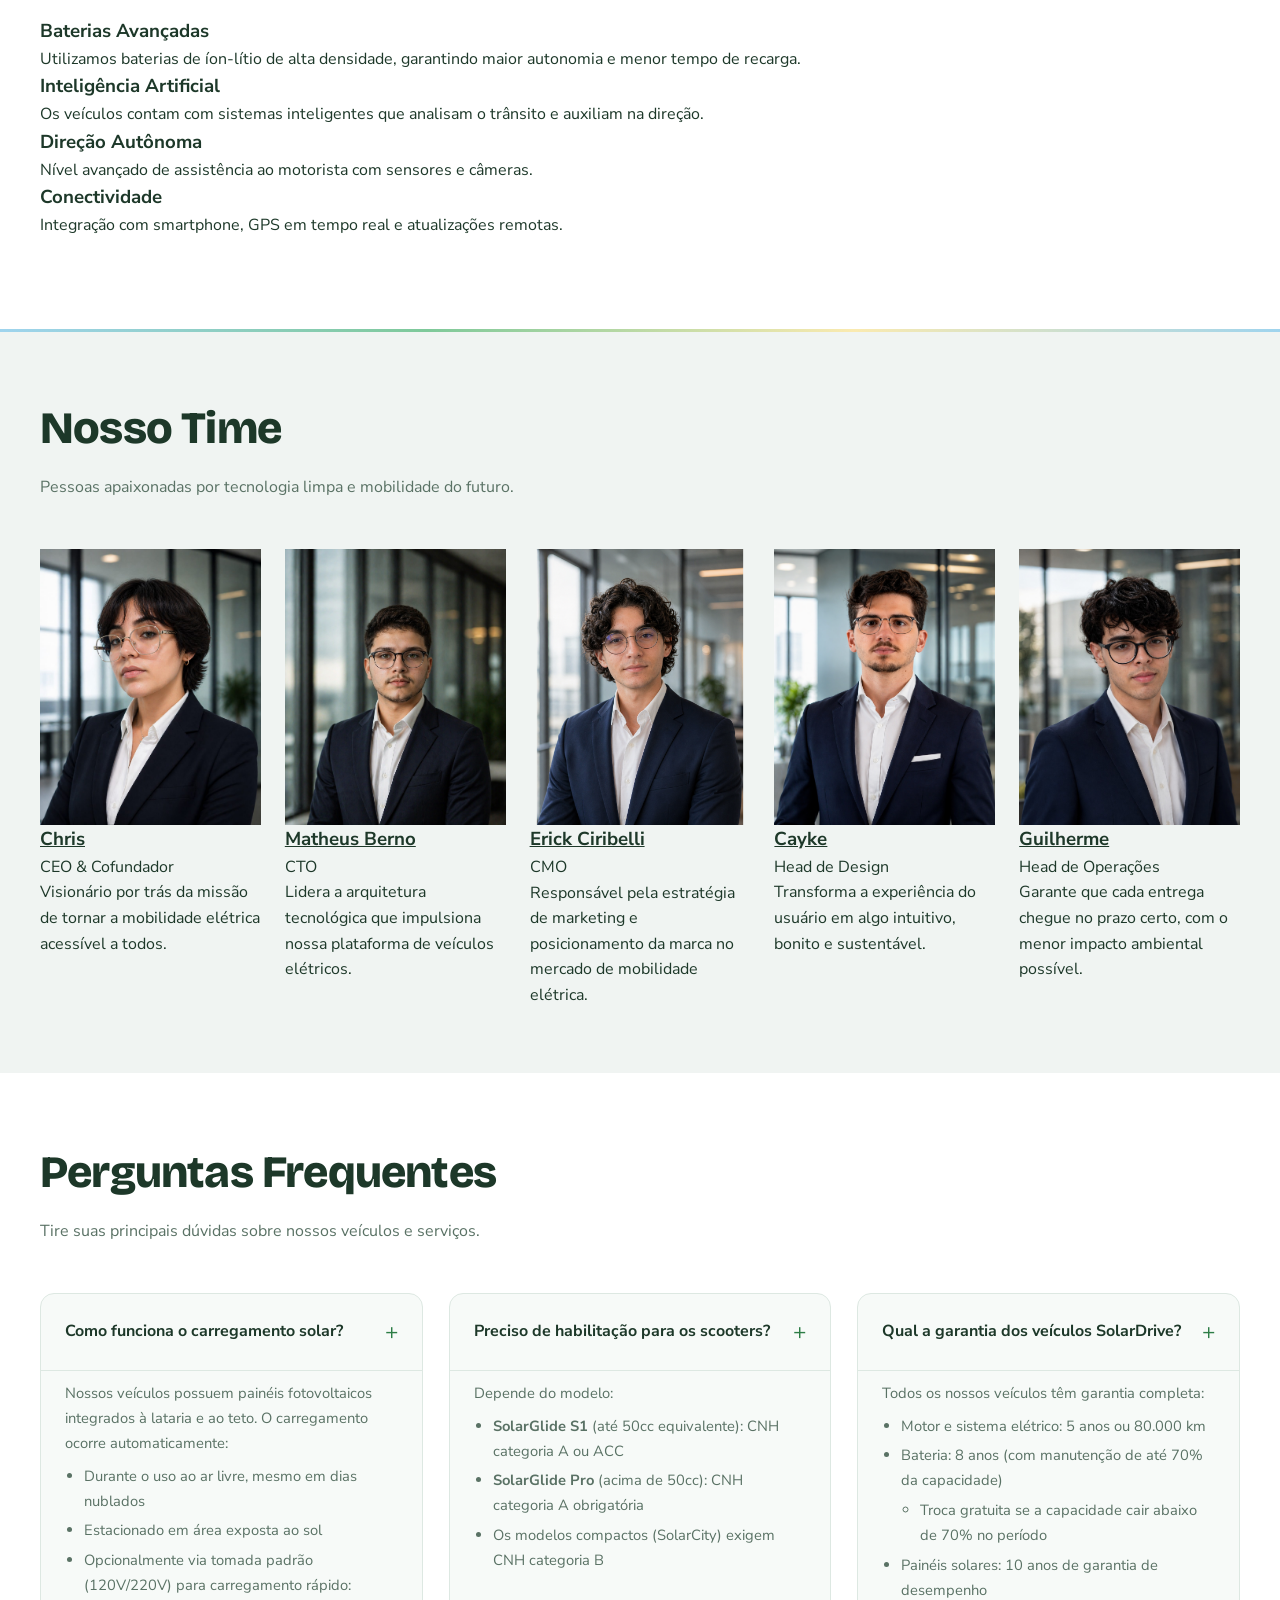
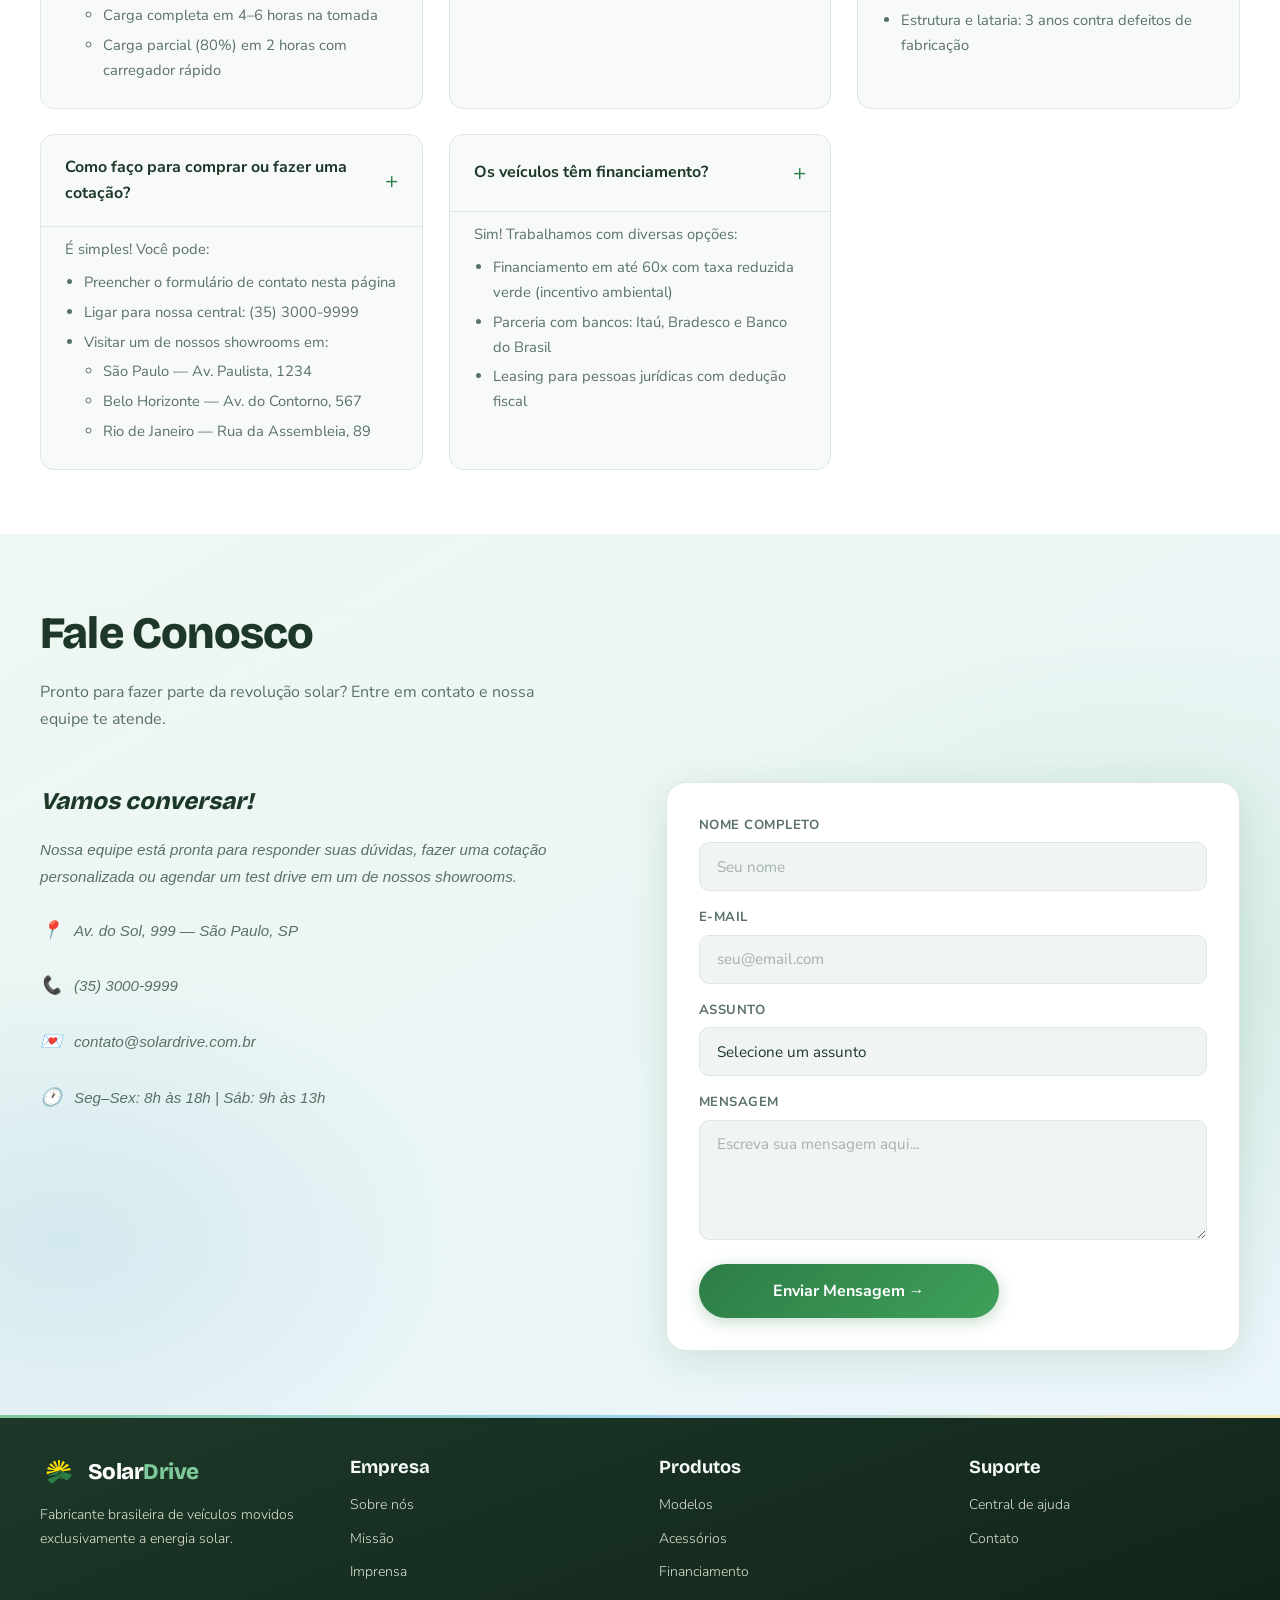
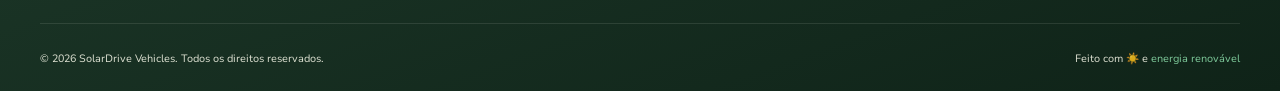
==== commit 7e4b9bfb: "fixed css error" ====
--- a/index.html
+++ b/index.html
@@ -195,8 +195,8 @@
               <u><h3>Chris</h3></u>
               <span class="cargo">CEO &amp; Cofundador</span>
               <p class="bio">
-                Visionário por trás da missão de tornar a mobilidade
-                elétrica acessível a todos.
+                Visionário por trás da missão de tornar a mobilidade elétrica
+                acessível a todos.
               </p>
             </li>
 
@@ -209,8 +209,8 @@
               <u><h3>Matheus Berno</h3></u>
               <span class="cargo">CTO</span>
               <p class="bio">
-                Lidera a arquitetura tecnológica que impulsiona 
-                nossa plataforma de veículos elétricos.
+                Lidera a arquitetura tecnológica que impulsiona nossa plataforma
+                de veículos elétricos.
               </p>
             </li>
 
@@ -223,8 +223,8 @@
               <u><h3>Erick Ciribelli</h3></u>
               <span class="cargo">CMO</span>
               <p class="bio">
-                Responsável pela estratégia de marketing e posicionamento
-                da marca no mercado de mobilidade elétrica.
+                Responsável pela estratégia de marketing e posicionamento da
+                marca no mercado de mobilidade elétrica.
               </p>
             </li>
 
@@ -237,8 +237,8 @@
               <u><h3>Cayke</h3></u>
               <span class="cargo">Head de Design</span>
               <p class="bio">
-                Transforma a experiência do usuário em algo
-                intuitivo, bonito e sustentável.
+                Transforma a experiência do usuário em algo intuitivo, bonito e
+                sustentável.
               </p>
             </li>
 
@@ -251,8 +251,8 @@
               <u><h3>Guilherme</h3></u>
               <span class="cargo">Head de Operações</span>
               <p class="bio">
-                Garante que cada entrega chegue no prazo certo,
-                com o menor impacto ambiental possível.
+                Garante que cada entrega chegue no prazo certo, com o menor
+                impacto ambiental possível.
               </p>
             </li>
           </ul>
--- a/assets/css/index.css
+++ b/assets/css/index.css
@@ -1,3 +1,412 @@
+/* ---- importacao de fontes ---- */
+@import url("https://fonts.googleapis.com/css2?family=Nunito+Sans:wght@400;600;700;800&family=Bricolage+Grotesque:opsz,wght@12..96,400;12..96,700;12..96,800&display=swap");
+
+/* ---- importacao de variaveis ---- */
+@import url("variaveis.css");
+
+/* --------------- RESET E BASE -------------- */
+*,
+*::before,
+*::after {
+  box-sizing: border-box;
+  margin: 0;
+  padding: 0;
+}
+
+html {
+  scroll-behavior: smooth;
+}
+
+body {
+  background-color: var(--creme);
+  color: var(--escuro);
+  font-family: var(--fonte-corpo);
+  font-size: 16px;
+  line-height: 1.6;
+  overflow-x: hidden;
+}
+
+img {
+  display: block;
+  max-width: 100%;
+}
+
+a {
+  color: inherit;
+  text-decoration: none;
+}
+
+ul,
+ol {
+  list-style: none;
+}
+
+/* -------- classes reutilizaveis para estrutura e estilo de secoes gerais ----------- */
+.container {
+  max-width: 1200px;
+  margin: 0 auto;
+}
+
+.badge {
+  display: inline-block;
+  background: var(--verde-claro);
+  color: var(--verde-folha);
+  font-size: 0.75rem;
+  font-weight: 500;
+  letter-spacing: 0.12em;
+  text-transform: uppercase;
+  padding: 4px 14px;
+  border-radius: 50px;
+  margin-bottom: 1rem;
+}
+
+.fundo-transparente {
+  display: initial;
+  padding: 1rem 2rem;
+  border-radius: 15px;
+  margin-bottom: 1.5rem;
+}
+
+.secao-titulo {
+  font-family: var(--fonte-titulo);
+  font-size: clamp(1.8rem, 3.5vw, 2.8rem);
+  font-weight: 800;
+  letter-spacing: -0.8px;
+  color: var(--escuro);
+  margin-bottom: 0.6rem;
+}
+
+.secao-subtitulo {
+  color: var(--cinza-texto);
+  font-size: 1rem;
+  max-width: 500px;
+  margin-bottom: 3rem;
+  line-height: 1.7;
+}
+
+.linha-verde {
+  width: 56px;
+  height: 3px;
+  background: var(--verde-claro);
+  border-radius: 2px;
+  margin: 1.5rem;
+}
+
+.btn-primario {
+  background-color: var(--verde-folha);
+  color: var(--branco);
+  font-family: var(--fonte-ui);
+  font-weight: 700;
+  font-size: 0.95rem;
+  padding: 0.85rem 2rem;
+  border-radius: 50px;
+  border: none;
+  cursor: pointer;
+  transition:
+    background-color 0.2s ease,
+    transform 0.2s ease,
+    box-shadow 0.2s ease;
+  display: inline-block;
+  box-shadow: 0 4px 16px rgba(45, 125, 70, 0.3);
+}
+
+.btn-primario:hover {
+  background-color: var(--verde-medio);
+  transform: translateY(-2px);
+  box-shadow: 0 8px 28px rgba(45, 125, 70, 0.38);
+}
+
+/* ==================================================== */
+/* ------------------ header e navegação -------------- */
+/* ==================================================== */
+header {
+  position: sticky;
+  top: 0;
+  z-index: 100;
+  background-color: rgba(255, 255, 255, 0.93);
+  backdrop-filter: blur(6px);
+  -webkit-backdrop-filter: blur(6px);
+  /* border-bottom: 1.5px solid var(--cinza-suave); */
+  /* box-shadow: 0 2px 16px rgba(45, 125, 70, 0.07); */
+}
+
+header::before {
+  content: "";
+  position: absolute;
+  bottom: -1px;
+  left: 0;
+  right: 0;
+  height: 1.5px;
+  background: linear-gradient(
+    90deg,
+    var(--amarelo-claro),
+    var(--verde-claro),
+    var(--azul-claro),
+    var(--verde-claro)
+  );
+}
+
+nav {
+  display: flex;
+  align-items: center;
+  justify-content: space-between;
+  max-width: 1200px;
+  margin: 0 auto;
+  padding: clamp(0.8rem, 2vw, 1rem) clamp(1rem, 3vw, 2rem);
+  width: 100%;
+}
+
+.logo {
+  display: flex;
+  align-items: center;
+  gap: clamp(0.4rem, 1vw, 0.6rem);
+  flex-shrink: 0;
+}
+
+.sol-img {
+  width: clamp(28px, 5vw, 38px);
+  height: clamp(28px, 5vw, 38px);
+  object-fit: contain;
+  display: inline;
+  vertical-align: middle;
+}
+
+.logo-texto {
+  font-family: var(--fonte-titulo);
+  font-size: clamp(1rem, 2.5vw, 1.4rem);
+  font-weight: 800;
+  color: var(--escuro);
+  letter-spacing: -0.5px;
+  white-space: nowrap;
+}
+
+.logo-texto span {
+  color: var(--verde-folha);
+}
+
+.nav-links {
+  display: flex;
+  align-items: center;
+  gap: clamp(1rem, 2vw, 2rem);
+  font-family: var(--fonte-ui);
+  font-size: clamp(0.75rem, 1.5vw, 0.9rem);
+  font-weight: 600;
+  flex-wrap: wrap;
+  justify-content: flex-end;
+}
+
+.nav-links a {
+  color: var(--cinza-texto);
+  transition: color 0.2s ease;
+  padding: 0.3rem 0;
+  border-bottom: 2px solid transparent;
+  white-space: nowrap;
+}
+
+.nav-links a:hover {
+  color: var(--verde-folha);
+  border-bottom-color: var(--verde-claro);
+}
+
+.btn-nav {
+  background-color: var(--verde-folha) !important;
+  color: var(--branco) !important;
+  font-weight: 700 !important;
+  padding: 0.6rem 1.4rem !important;
+  border-radius: 50px;
+  border-bottom: none !important;
+  transition:
+    background-color 0.2s ease,
+    transform 0.2s ease,
+    box-shadow 0.2s ease !important;
+  box-shadow: 0 2px 12px rgba(45, 125, 70, 0.25) !important;
+}
+
+.btn-nav:hover {
+  background-color: var(--verde-medio) !important;
+  transform: translateY(-1px);
+  box-shadow: 0 4px 20px rgba(45, 125, 70, 0.35) !important;
+}
+
+/* ==================================================== */
+/* ------------ sec hero(banner principal) ------------ */
+/* ==================================================== */
+.hero {
+  min-height: clamp(60vh, 92vh, 100vh);
+  display: flex;
+  align-items: center;
+  justify-content: center;
+  background: url("../img/hero-carbg.jpg") no-repeat center/cover;
+  position: relative;
+  overflow: hidden;
+  padding: clamp(3rem, 6vw, 6rem) clamp(1rem, 3vw, 2rem) clamp(2rem, 4vw, 4rem);
+}
+
+.hero::before {
+  content: "";
+  position: absolute;
+  top: 0;
+  left: 0;
+  width: 100%;
+  height: 100%;
+  pointer-events: none;
+  backdrop-filter: blur(2px);
+}
+
+.hero::after {
+  content: "";
+  position: absolute;
+  bottom: -80px;
+  left: -80px;
+  width: clamp(250px, 50vw, 380px);
+  height: clamp(250px, 50vw, 380px);
+  background: radial-gradient(
+    circle,
+    rgba(74, 158, 202, 0.14) 0%,
+    transparent 65%
+  );
+  border-radius: 50%;
+  pointer-events: none;
+}
+
+.hero-conteudo {
+  max-width: 1200px;
+  width: 100%;
+  display: flex;
+  flex-direction: column;
+  align-items: flex-start;
+  justify-content: center;
+  position: relative;
+  z-index: 1;
+  padding: 0 clamp(0.5rem, 2vw, 1rem);
+}
+
+.fundo-transparente {
+  max-width: 100%;
+}
+
+.hero-badge {
+  display: inline-block;
+  background-color: rgba(46, 125, 70, 0.15);
+  border: 2px solid var(--border-verde-40);
+  color: var(--verde-medio);
+  font-family: var(--fonte-ui);
+  font-size: clamp(0.65rem, 1.5vw, 0.78rem);
+  font-weight: 600;
+  letter-spacing: 1px;
+  text-transform: uppercase;
+  padding: clamp(0.3rem, 0.5vw, 0.4rem) clamp(0.7rem, 1.5vw, 1rem);
+  border-radius: 50px;
+  margin-bottom: clamp(1rem, 2vw, 1.5rem);
+}
+
+.hero-titulo {
+  font-family: var(--fonte-titulo);
+  font-size: clamp(1.8rem, 4.5vw, 4rem);
+  font-weight: 800;
+  line-height: 1.1;
+  letter-spacing: -1.5px;
+  margin-bottom: clamp(1rem, 2vw, 1.5rem);
+  color: var(--verde-medio);
+  text-shadow: 1px 1.5px 10px rgb(6, 59, 1);
+}
+
+.hero-titulo .sol {
+  color: var(--amarelo-sol);
+  text-shadow: 1px 2.5px 10px rgba(240, 193, 64, 0.651);
+}
+
+.hero-descricao {
+  font-size: clamp(1rem, 2.5vw, 1.5rem);
+  color: var(--creme);
+  max-width: 540px;
+  margin-bottom: clamp(1.5rem, 3vw, 2.5rem);
+  line-height: 1.5;
+  text-shadow: 1.5px 1.5px 2px rgb(2, 22, 10);
+  text-align: left;
+}
+/* ==================================================== */
+/* ------------------ sec diferenciais ---------------- */
+/* ==================================================== */
+.diferenciais {
+  background-color: var(--cinza-areia);
+  padding: clamp(2.5rem, 5vw, 5rem) clamp(1rem, 3vw, 2rem);
+  position: relative;
+  overflow: hidden;
+}
+
+.diferenciais::before {
+  content: "";
+  position: absolute;
+  top: 0;
+  left: 0;
+  right: 0;
+  height: 3px;
+  background: linear-gradient(
+    90deg,
+    var(--verde-claro),
+    var(--azul-claro),
+    var(--amarelo-claro),
+    var(--verde-claro)
+  );
+}
+
+.diferenciais-grid {
+  display: grid;
+  grid-template-columns: repeat(
+    auto-fit,
+    minmax(clamp(150px, 50vw, 200px), 1fr)
+  );
+  gap: clamp(1rem, 2vw, 1.5rem);
+}
+
+.card-diferencial {
+  background-color: var(--branco);
+  border: 1.5px solid var(--cinza-suave);
+  border-radius: 20px;
+  padding: clamp(1.2rem, 3vw, 2rem) clamp(1rem, 2.5vw, 1.5rem);
+  text-align: center;
+  transition:
+    border-color 0.3s,
+    transform 0.3s,
+    box-shadow 0.3s;
+  box-shadow: var(--sombra-card);
+}
+
+.card-diferencial:hover {
+  border-color: var(--verde-claro);
+  transform: translateY(-6px);
+  box-shadow: var(--sombra-hover);
+}
+
+.icone-diferencial {
+  font-size: clamp(1.5rem, 4vw, 2.2rem);
+  margin-bottom: clamp(0.75rem, 1.5vw, 1rem);
+  display: block;
+}
+
+.card-diferencial h3 {
+  font-family: var(--fonte-ui);
+  font-size: clamp(0.85rem, 2vw, 1rem);
+  font-weight: 800;
+  color: var(--verde-folha);
+  margin-bottom: 0.5rem;
+}
+
+.card-diferencial p {
+  font-size: clamp(0.75rem, 1.5vw, 0.88rem);
+  color: var(--cinza-texto);
+  line-height: 1.6;
+}
+
+/* ==================================================== */
+/* ------------------- sec-produtos ------------------- */
+/* ==================================================== */
+
+.produtos {
+  padding: clamp(2.5rem, 5vw, 5rem) clamp(1rem, 3vw, 2rem);
+  background-color: var(--branco);
+}
 
 /* ==================================================== */
 /* ----------------- sec-nosso time ------------------- */
@@ -33,55 +442,408 @@
   gap: clamp(1rem, 2vw, 1.5rem);
   margin-top: clamp(1.5rem, 3vw, 2.5rem);
 }
-.card-membro {
+
+/* ==================================================== */
+/* --------------------- sec-FAQ ---------------------- */
+/* ==================================================== */
+
+.faq {
+  padding: clamp(2.5rem, 5vw, 5rem) clamp(1rem, 3vw, 2rem);
   background-color: var(--branco);
+}
+
+.faq-lista {
+  margin-top: clamp(1.5rem, 3vw, 2rem);
+  display: grid;
+  grid-template-columns: repeat(
+    auto-fit,
+    minmax(clamp(280px, 100%, 350px), 1fr)
+  );
+  gap: clamp(1.5rem, 2vw, 2rem);
+  padding-left: clamp(0, 2vw, 3rem);
+  max-width: 1200px;
+}
+.faq-item {
+  background-color: var(--creme);
   border: 1.5px solid var(--cinza-suave);
-  border-radius: 20px;
-  padding: 2rem 1.5rem;
-  text-align: center;
+  border-radius: 14px;
+  overflow: hidden;
   transition:
-    border-color 0.3s,
-    transform 0.3s,
-    box-shadow 0.3s;
-  box-shadow: var(--sombra-card);
-}
-.card-membro:hover {
+    border-color 0.2s,
+    box-shadow 0.2s;
+}
+.faq-item:hover {
   border-color: var(--verde-claro);
-  transform: translateY(-4px);
-  box-shadow: 0 8px 32px rgba(74, 158, 202, 0.16);
-}
-.avatar-membro {
-  width: 64px;
-  height: 64px;
-  border-radius: 50%;
-  margin: 0 auto 1rem;
-  background: linear-gradient(135deg, var(--verde-claro), var(--azul-claro));
-  display: flex;
+  box-shadow: 0 2px 14px rgba(45, 125, 70, 0.09);
+}
+.faq-pergunta {
+  font-family: var(--fonte-ui);
+  font-size: clamp(0.85rem, 2vw, 1rem);
+  font-weight: 700;
+  color: var(--escuro);
+  padding: clamp(0.9rem, 2vw, 1.25rem) clamp(1rem, 2vw, 1.5rem);
+  cursor: pointer;
+  display: flex;
+  justify-content: space-between;
   align-items: center;
-  justify-content: center;
+  gap: 0.5rem;
+}
+.faq-pergunta::after {
+  content: "+";
+  font-size: clamp(1rem, 2vw, 1.4rem);
+  color: var(--verde-folha);
+  font-weight: 400;
+  flex-shrink: 0;
+}
+.faq-resposta {
+  padding: clamp(0.5rem, 1vw, 0.6rem) clamp(1rem, 2vw, 1.5rem)
+    clamp(0.9rem, 2vw, 1.25rem);
+  color: var(--cinza-texto);
+  font-size: clamp(0.8rem, 1.5vw, 0.92rem);
+  line-height: 1.7;
+  border-top: 1px solid var(--cinza-suave);
+}
+.faq-resposta ul {
+  list-style: disc;
+  padding-left: 1.2rem;
+  margin-top: 0.5rem;
+}
+.faq-resposta ul li {
+  margin-bottom: 0.3rem;
+}
+.faq-resposta ul ul {
+  list-style: circle;
+  margin-top: 0.3rem;
+}
+
+/* ==================================================== */
+/* ----------------- sec-contato e form --------------- */
+/* ==================================================== */
+.contato {
+  background:
+    radial-gradient(
+      ellipse 60% 60% at 90% 50%,
+      rgba(126, 201, 154, 0.2) 0%,
+      transparent 70%
+    ),
+    radial-gradient(
+      ellipse 50% 50% at 5% 80%,
+      rgba(74, 158, 202, 0.15) 0%,
+      transparent 65%
+    ),
+    linear-gradient(150deg, var(--verde-fundo) 0%, var(--azul-fundo) 100%);
+  padding: clamp(2.5rem, 5vw, 5rem) clamp(1rem, 3vw, 2rem);
+}
+.contato-grid {
+  display: grid;
+  grid-template-columns: 1fr;
+  gap: clamp(2rem, 4vw, 4rem);
+  align-items: start;
+  margin-top: clamp(1.5rem, 3vw, 2rem);
+}
+
+@media (min-width: 768px) {
+  .contato-grid {
+    grid-template-columns: 1fr 1fr;
+  }
+}
+.contato-info h3 {
   font-family: var(--fonte-titulo);
-  font-size: 1.5rem;
-  font-weight: 800;
-  color: var(--branco);
-  box-shadow: 0 4px 12px rgba(45, 125, 70, 0.18);
-}
-.card-membro h3 {
-  font-family: var(--fonte-ui);
-  font-size: 1rem;
+  font-size: clamp(1.2rem, 2.5vw, 1.5rem);
   font-weight: 800;
   color: var(--escuro);
-  margin-bottom: 0.25rem;
-}
-.cargo {
+  margin-bottom: clamp(0.75rem, 2vw, 1rem);
+}
+.contato-info p {
+  color: var(--cinza-texto);
+  line-height: 1.8;
+  font-size: clamp(0.85rem, 1.5vw, 0.95rem);
+  margin-bottom: clamp(1rem, 2vw, 1.5rem);
+}
+.contato-detalhe {
+  display: flex;
+  align-items: center;
+  gap: clamp(0.5rem, 1vw, 0.75rem);
+  color: var(--cinza-texto);
+  font-size: clamp(0.8rem, 1.5vw, 0.9rem);
+  margin-bottom: clamp(0.5rem, 1vw, 0.75rem);
+  font-family: var(--fonte-ui);
+}
+.contato-detalhe span:first-child {
+  font-size: clamp(0.9rem, 2vw, 1.1rem);
+}
+form {
+  display: flex;
+  flex-direction: column;
+  gap: 1rem;
+  background: var(--branco);
+  padding: 2rem;
+  border-radius: 20px;
+  box-shadow: var(--sombra-card);
+  border: 1.5px solid var(--cinza-suave);
+}
+.campo-grupo {
+  display: flex;
+  flex-direction: column;
+  gap: 0.4rem;
+}
+label {
+  font-family: var(--fonte-ui);
   font-size: 0.82rem;
-  color: var(--verde-folha);
   font-weight: 700;
-  font-family: var(--fonte-ui);
+  color: var(--cinza-texto);
   text-transform: uppercase;
   letter-spacing: 0.5px;
 }
-.bio {
-  font-size: 0.85rem;
-  color: var(--cinza-texto);
-  margin-top: 0.75rem;
-  line-height: 1.6;
+input[type="text"],
+input[type="email"],
+select,
+textarea {
+  background-color: var(--cinza-areia);
+  border: 1.5px solid var(--cinza-suave);
+  border-radius: 10px;
+  padding: 0.85rem 1.1rem;
+  color: var(--escuro);
+  font-family: var(--fonte-corpo);
+  font-size: 0.95rem;
+  transition:
+    border-color 0.2s,
+    background-color 0.2s;
+  width: 100%;
+}
+input[type="text"]:focus,
+input[type="email"]:focus,
+select:focus,
+textarea:focus {
+  outline: none;
+  border-color: var(--verde-medio);
+  background-color: var(--branco);
+}
+input::placeholder,
+textarea::placeholder {
+  color: rgba(90, 114, 101, 0.5);
+}
+select {
+  appearance: none;
+  cursor: pointer;
+}
+textarea {
+  resize: vertical;
+  min-height: 120px;
+}
+.btn-enviar {
+  background: linear-gradient(
+    135deg,
+    var(--verde-folha) 0%,
+    var(--verde-medio) 100%
+  );
+  color: var(--branco);
+  font-family: var(--fonte-ui);
+  font-weight: 700;
+  font-size: clamp(0.9rem, 1.5vw, 1rem);
+  padding: clamp(0.75rem, 1.5vw, 1rem) clamp(1.5rem, 3vw, 2rem);
+  border-radius: 50px;
+  border: none;
+  cursor: pointer;
+  transition:
+    opacity 0.2s,
+    transform 0.2s,
+    box-shadow 0.2s;
+  margin-top: clamp(0.25rem, 1vw, 0.5rem);
+  box-shadow: 0 4px 16px rgba(45, 125, 70, 0.28);
+  width: 100%;
+  max-width: 300px;
+}
+.btn-enviar:hover {
+  opacity: 0.92;
+  transform: translateY(-2px);
+  box-shadow: 0 8px 28px rgba(45, 125, 70, 0.38);
+}
+
+@media (min-width: 768px) {
+  .btn-enviar {
+    width: auto;
+  }
+}
+
+/* ==================================================== */
+/* ---------------------- footer ---------------------- */
+/* ==================================================== */
+
+footer {
+  background: linear-gradient(160deg, var(--escuro) 0%, #0f2318 100%);
+  padding: clamp(2rem, 3vw, 3rem) clamp(1rem, 3vw, 2rem)
+    clamp(1rem, 2vw, 1.5rem);
+  position: relative;
+  overflow: hidden;
+}
+
+footer::before {
+  content: "";
+  position: absolute;
+  top: 0;
+  left: 0;
+  right: 0;
+  height: 3px;
+  background: linear-gradient(
+    90deg,
+    var(--verde-claro),
+    var(--azul-claro),
+    var(--amarelo-claro)
+  );
+}
+
+.footer-conteudo {
+  display: grid;
+  grid-template-columns: repeat(
+    auto-fit,
+    minmax(clamp(200px, 50vw, 250px), 1fr)
+  );
+  gap: clamp(2rem, 3vw, 3rem);
+  padding-bottom: clamp(2rem, 3vw, 3rem);
+  border-bottom: 1px solid var(--border-footer-10);
+  margin-bottom: clamp(1.5rem, 2vw, 2rem);
+}
+
+/* ---logo --- */
+.footer-logo {
+  display: flex;
+  flex-direction: column;
+  gap: 0.75rem;
+}
+
+footer .logo-texto {
+  color: var(--branco);
+}
+
+footer .logo-texto span {
+  color: var(--verde-claro);
+}
+
+.footer-descricao {
+  font-size: 0.875rem;
+  font-weight: 300;
+  line-height: 1.7;
+  max-width: 280px;
+  color: var(--text-footer-75);
+}
+
+.footer-col h4 {
+  font-family: var(--fonte-titulo);
+  font-size: clamp(0.95rem, 2vw, 1.15rem);
+  color: var(--creme);
+  margin-bottom: clamp(0.4rem, 1vw, 0.6rem);
+}
+
+.footer-col ul {
+  display: flex;
+  flex-direction: column;
+  gap: clamp(0.3rem, 0.7vw, 0.5rem);
+  color: var(--text-footer-75);
+}
+
+.footer-col a {
+  font-size: clamp(0.75rem, 1.2vw, 0.875rem);
+  font-weight: 300;
+  transition: color var(--transicao);
+}
+
+.footer-col a:hover {
+  color: var(--verde-claro);
+}
+
+.footer-bottom {
+  display: flex;
+  justify-content: space-between;
+  align-items: center;
+  font-size: clamp(0.65rem, 1vw, 0.8rem);
+  flex-wrap: wrap;
+  gap: clamp(0.3rem, 1vw, 0.5rem);
+  color: var(--text-footer-75);
+  text-align: center;
+}
+
+.footer-bottom a {
+  color: var(--verde-claro);
+}
+
+/* -------------- animacoes e media queries -------------- */
+@media (max-width: 768px) {
+  header {
+    flex-direction: column;
+  }
+  nav {
+    margin-top: 10px;
+  }
+  section {
+    padding: 80px 20px;
+  }
+}
+
+@media (max-width: 900px) {
+  .hero-conteudo {
+    grid-template-columns: 1fr;
+    text-align: center;
+  }
+  .hero-descricao {
+    margin-left: auto;
+    margin-right: auto;
+  }
+  .hero-botoes {
+    justify-content: center;
+  }
+  .hero-stats {
+    justify-content: center;
+  }
+  .contato-grid {
+    grid-template-columns: 1fr;
+    gap: 2rem;
+  }
+  .footer-conteudo {
+    grid-template-columns: 1fr 1fr;
+  }
+  .nav-links .btn-nav {
+    display: none;
+  }
+}
+@media (max-width: 600px) {
+  nav {
+    padding: 0.8rem 1.2rem;
+  }
+  .nav-links {
+    gap: 1rem;
+    font-size: 0.82rem;
+  }
+  .nav-links a:not(.btn-nav) {
+    display: none;
+  }
+  .hero {
+    padding: 5rem 1.2rem 3rem;
+  }
+  .hero-stats {
+    gap: 1.5rem;
+    flex-wrap: wrap;
+  }
+  .diferenciais,
+  .produtos,
+  .time,
+  .faq,
+  .contato {
+    padding: 3.5rem 1.2rem;
+  }
+  .footer-conteudo {
+    grid-template-columns: 1fr;
+    gap: 2rem;
+  }
+  .footer-bottom {
+    flex-direction: column;
+    gap: 0.5rem;
+    text-align: center;
+  }
+  .diferenciais-grid {
+    grid-template-columns: 1fr 1fr;
+  }
+  .time-grid {
+    grid-template-columns: 1fr 1fr;
+  }
+}
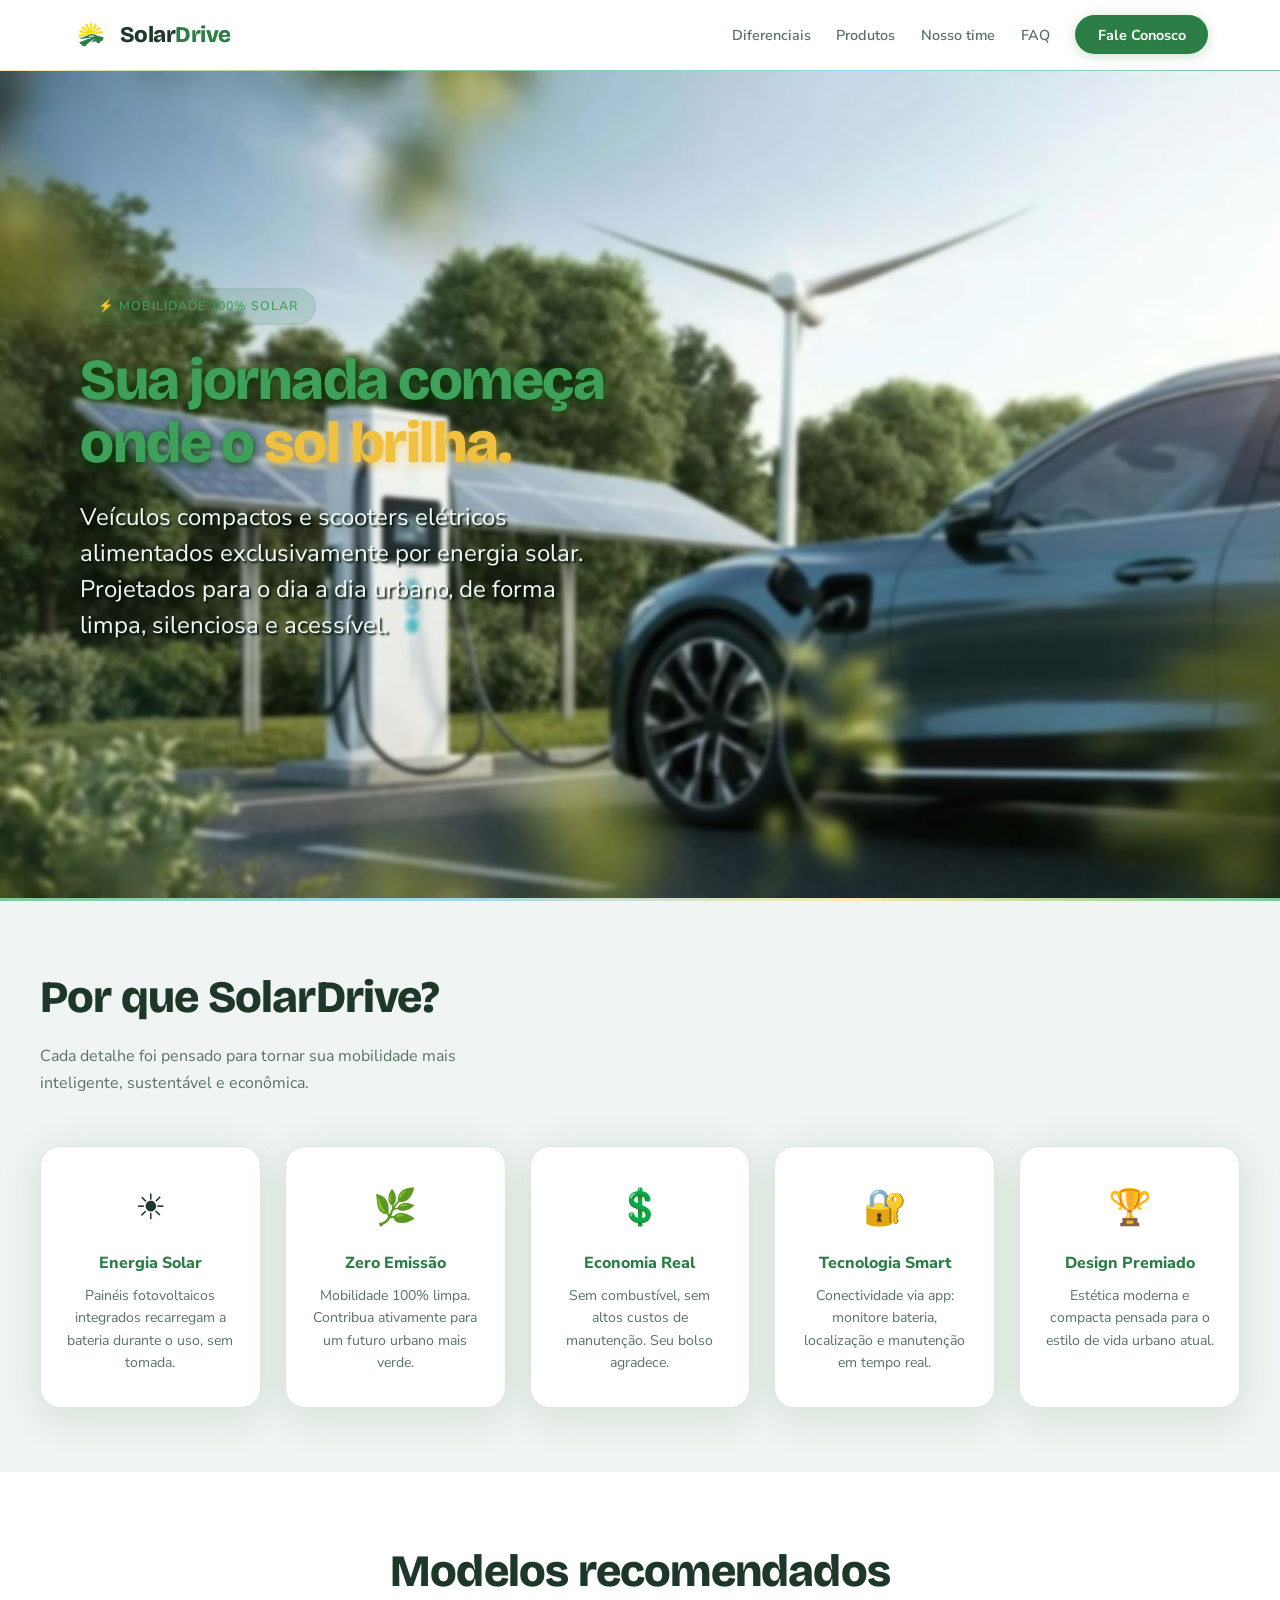
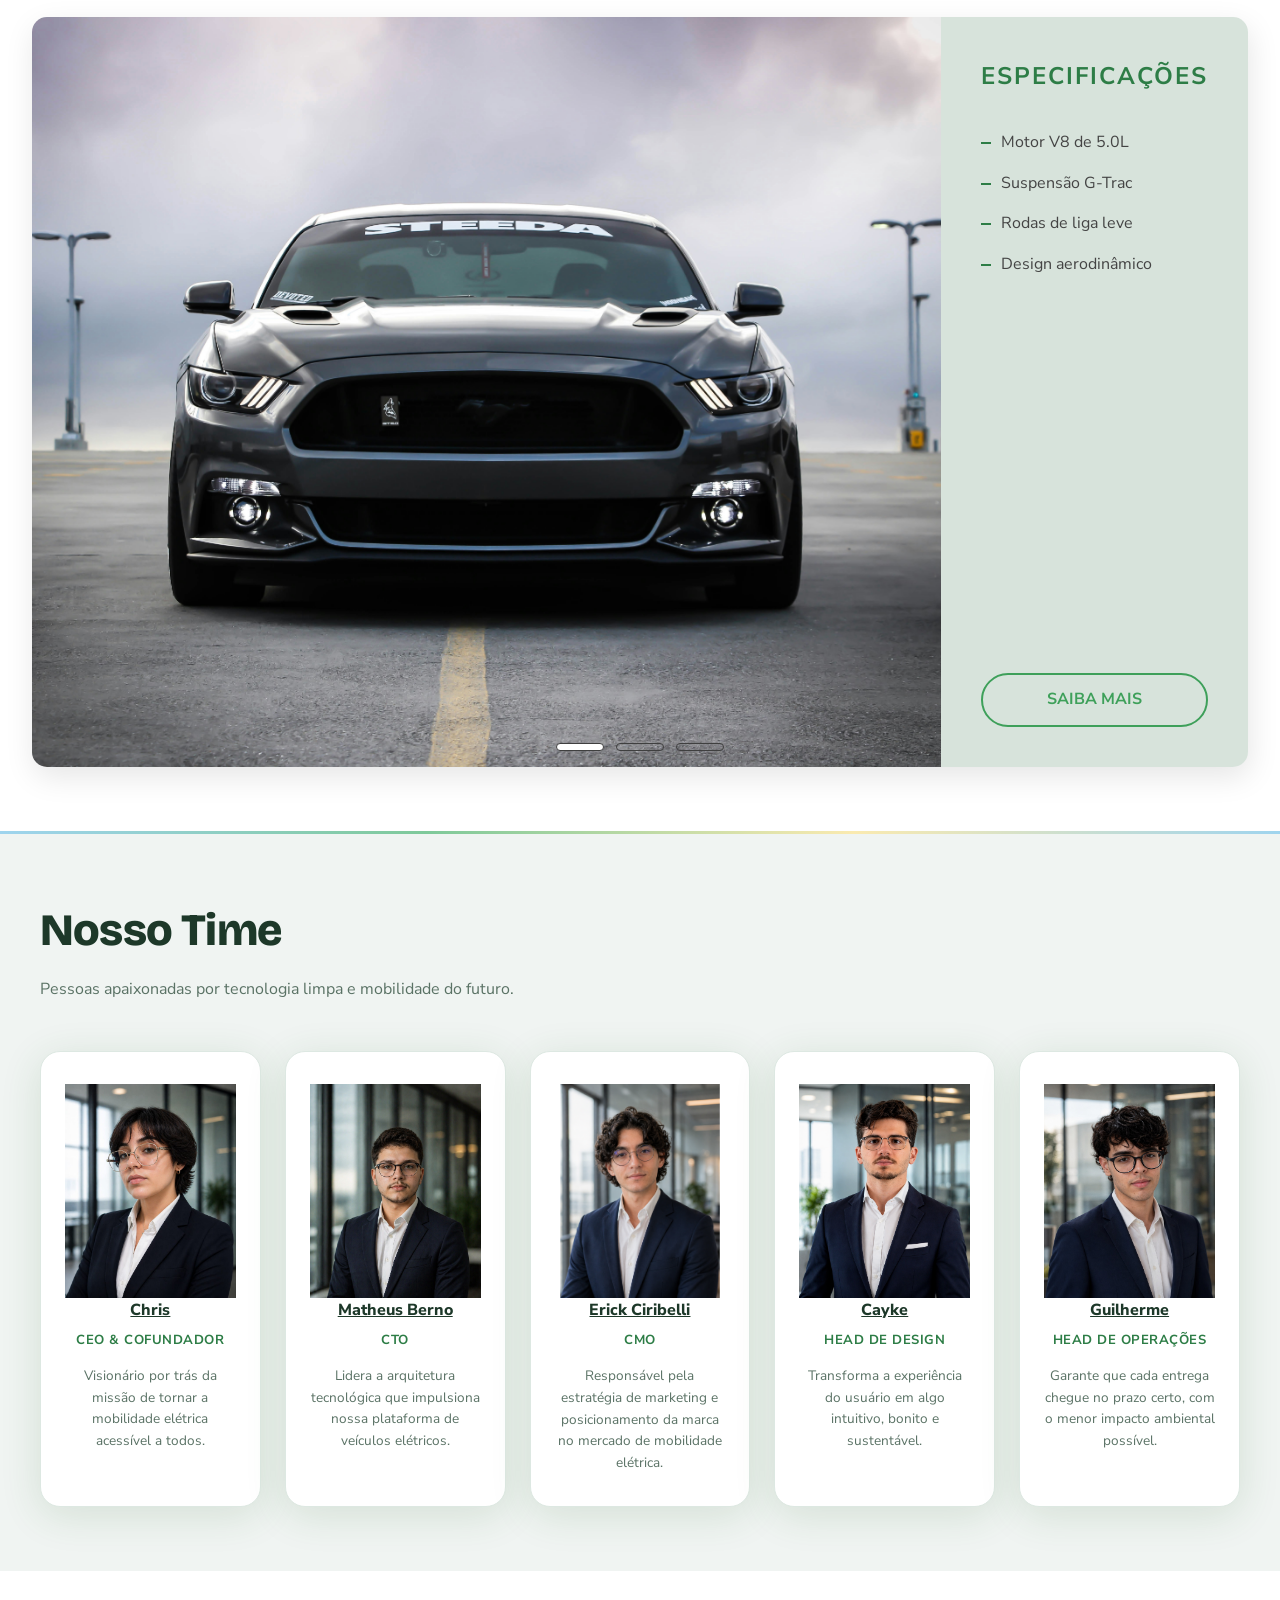
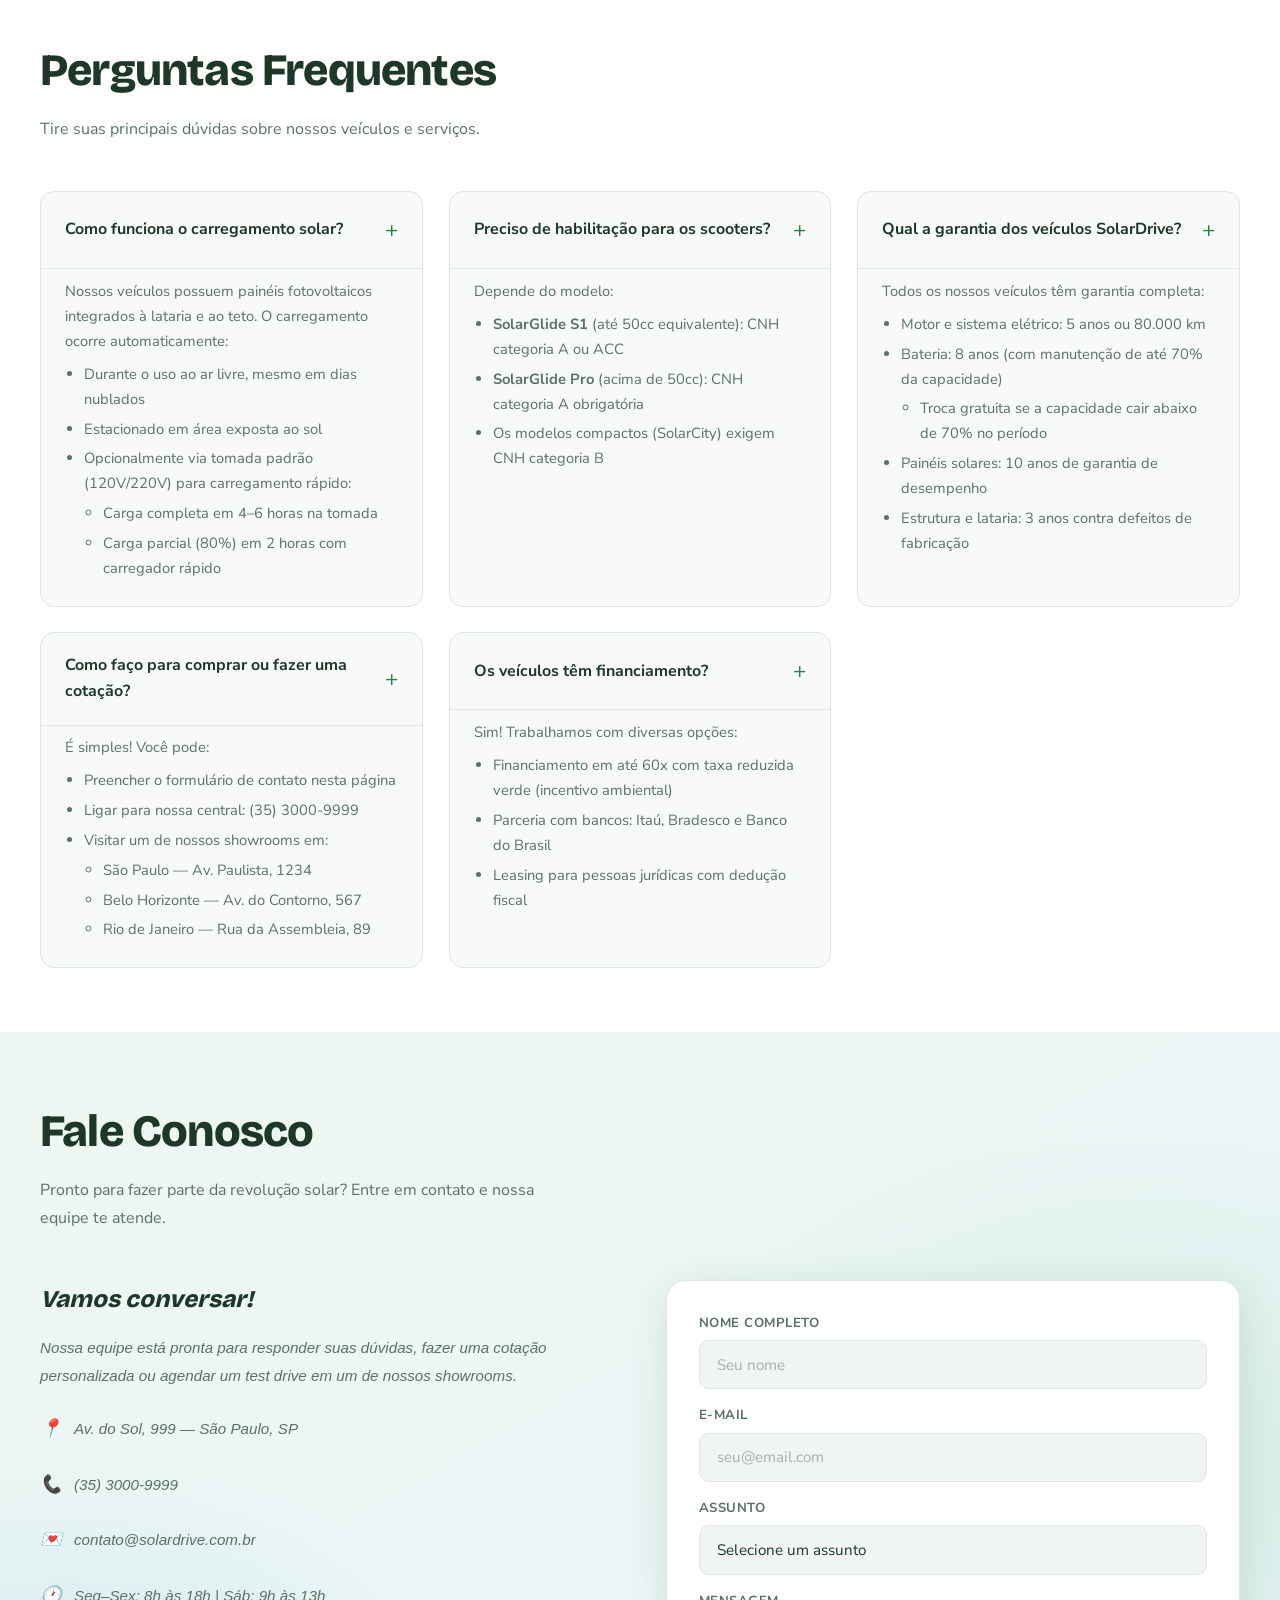
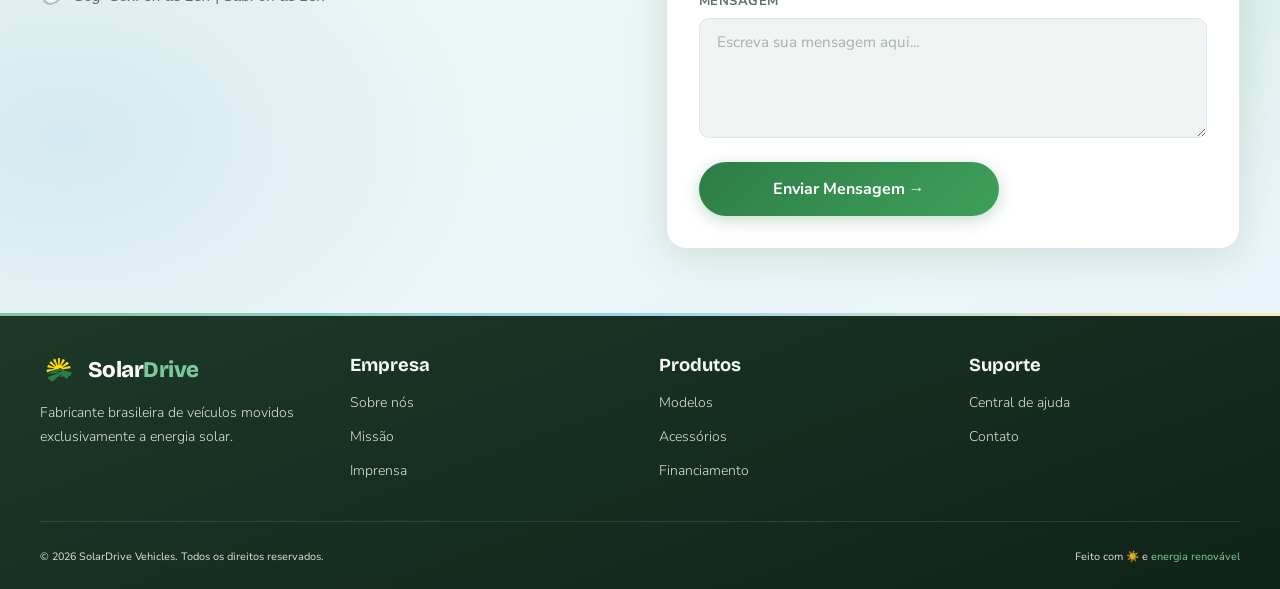
==== commit 5a0c9900: "Merge branch 'main' into carrossel-js" ====
--- a/index.html
+++ b/index.html
@@ -147,32 +147,94 @@
         </div>
       </section>
 
-      <!-- --------------------- SECTION PRODUTOS --------------------- -->
+      <!-- -------------------- SECTION PRODUTOS ------------------- -->
       <section id="produtos" class="produtos" aria-labelledby="titulo-produtos">
         <div class="container">
-          <h2 id="titulo-produtos" class="secao-titulo">Tecnologia</h2>
-          <h3>Baterias Avançadas</h3>
-          <p>
-            Utilizamos baterias de íon-lítio de alta densidade, garantindo maior
-            autonomia e menor tempo de recarga.
-          </p>
-
-          <h3>Inteligência Artificial</h3>
-          <p>
-            Os veículos contam com sistemas inteligentes que analisam o trânsito
-            e auxiliam na direção.
-          </p>
-
-          <h3>Direção Autônoma</h3>
-          <p>
-            Nível avançado de assistência ao motorista com sensores e câmeras.
-          </p>
-
-          <h3>Conectividade</h3>
-          <p>
-            Integração com smartphone, GPS em tempo real e atualizações remotas.
-          </p>
-          <br />
+          <!-- Título da seção -->
+          <h2 id="titulo-produtos" class="secao-titulo">
+            Modelos recomendados
+          </h2>
+
+          <!-- Container do carrossel -->
+        </div>
+        <div class="carousel-container">
+          <!-- Inputs de rádio para controle dos slides -->
+          <input type="radio" name="slider" id="slide1" checked />
+          <input type="radio" name="slider" id="slide2" />
+          <input type="radio" name="slider" id="slide3" />
+
+          <!-- Container dos slides -->
+          <div class="slides">
+            <!-- Slide 1: SolarDrive Solar -->
+            <article class="slide">
+              <figure class="image-column">
+                <img
+                  src="assets/img/sd-solar.jpg"
+                  alt="SolarDrive Solar - Modelo básico movido a energia solar"
+                />
+              </figure>
+              <div class="info-column">
+                <h3>ESPECIFICAÇÕES</h3>
+                <hr />
+                <ul>
+                  <li>Motor V8 de 5.0L</li>
+                  <li>Suspensão G-Trac</li>
+                  <li>Rodas de liga leve</li>
+                  <li>Design aerodinâmico</li>
+                </ul>
+                <a href="#" class="btn-saiba-mais">SAIBA MAIS</a>
+              </div>
+            </article>
+
+            <!-- Slide 2: SolarDrive X Sport -->
+            <article class="slide">
+              <figure class="image-column">
+                <img
+                  src="assets/img/sdx-sport.jpg"
+                  alt="SolarDrive X Sport - Modelo esportivo elétrico"
+                />
+              </figure>
+              <div class="info-column">
+                <h3>ESPECIFICAÇÕES</h3>
+                <hr />
+                <ul>
+                  <li>Motor Elétrico High-Torque</li>
+                  <li>Bateria de Longa Duração</li>
+                  <li>Interior Premium</li>
+                  <li>Modo Sport+</li>
+                </ul>
+                <a href="#" class="btn-saiba-mais">SAIBA MAIS</a>
+              </div>
+            </article>
+
+            <!-- Slide 3: SolarDrive Premium -->
+            <article class="slide">
+              <figure class="image-column">
+                <img
+                  src="assets/img/carro.png"
+                  alt="SolarDrive Premium - Modelo premium com tração integral"
+                />
+              </figure>
+              <div class="info-column">
+                <h3>ESPECIFICAÇÕES</h3>
+                <hr />
+                <ul>
+                  <li>Tração Integral AWD</li>
+                  <li>Sistema de Som Surround</li>
+                  <li>Teto Solar Panorâmico</li>
+                  <li>Conectividade Total</li>
+                </ul>
+                <a href="#" class="btn-saiba-mais">SAIBA MAIS</a>
+              </div>
+            </article>
+          </div>
+
+          <!-- Navegação por pontos -->
+          <div class="navigation">
+            <label for="slide1" class="bar"></label>
+            <label for="slide2" class="bar"></label>
+            <label for="slide3" class="bar"></label>
+          </div>
         </div>
       </section>
 
--- a/assets/css/index.css
+++ b/assets/css/index.css
@@ -270,7 +270,7 @@
 }
 
 .hero-conteudo {
-  max-width: 1200px;
+  max-width: 100%;
   width: 100%;
   display: flex;
   flex-direction: column;
@@ -404,8 +404,162 @@
 /* ==================================================== */
 
 .produtos {
-  padding: clamp(2.5rem, 5vw, 5rem) clamp(1rem, 3vw, 2rem);
+  padding: clamp(1.5rem, 5vw, 5rem) clamp(1rem, 3vw, 2rem);
   background-color: var(--branco);
+}
+
+/* Inputs de controle dos slides (ocultos) */
+input[name="slider"] {
+  display: none;
+}
+
+/* Container principal do carrossel */
+.carousel-container {
+  max-width: 1600px;
+  width: 100%;
+  height: 100%;
+  overflow: clip;
+  position: relative;
+  border-radius: 15px;
+  box-shadow: 2px 10px 30px rgba(0, 0, 0, 0.1);
+  margin: 0 auto;
+}
+#titulo-produtos {
+  text-align: center;
+}
+
+/* Container dos slides */
+.slides {
+  display: flex;
+  width: 300%; /* 3 slides de 33.33% cada */
+  transition: 1s; /* Transição suave */
+}
+
+/* Cada slide individual */
+.slide {
+  width: 200%;
+  display: flex;
+  height: 750px; /* Aumentado para maior impacto visual */
+}
+
+/* Coluna da Imagem */
+.image-column {
+  flex: 5; /* Ocupa 4/5 do espaço para ainda maior destaque */
+  position: relative;
+}
+
+.image-column img {
+  width: 100%;
+  height: 100%;
+  object-fit: cover; /* Mantém proporção e cobre o container */
+}
+
+/* Coluna de Informações */
+.info-column {
+  flex: 1; /* Ocupa 1/5 do espaço */
+  padding: 40px;
+  display: flex;
+  flex-direction: column;
+  justify-content: flex-start;
+  background-color: #92b39c5d;
+}
+
+.info-column h3 {
+  /* Título das especificações (ajustado para h3 na estrutura HTML) */
+  color: var(--verde-folha);
+  font-size: 1.5rem;
+  margin-bottom: 5px;
+  letter-spacing: 2px;
+}
+
+.info-column hr {
+  border: 0;
+  border-top: 2px var(--verde-claro);
+  width: 100%;
+  margin-bottom: 30px;
+}
+
+.info-column ul {
+  list-style: none;
+  padding: 0;
+}
+
+.info-column li {
+  margin-bottom: 15px;
+  color: #444;
+  position: relative;
+  padding-left: 20px;
+}
+
+/* Tracinho vermelho antes de cada especificação */
+.info-column li::before {
+  content: "";
+  position: absolute;
+  left: 0;
+  top: 50%;
+  width: 10px;
+  height: 2px;
+  background: var(--verde-folha);
+  transform: translateY(-50%); /* Centraliza verticalmente */
+}
+
+/* Botão Saiba Mais */
+.btn-saiba-mais {
+  margin-top: auto; /* Empurra para o fundo da coluna */
+  text-align: center;
+  padding: 12px;
+  border: 2px solid var(--verde-medio);
+  color: var(--verde-medio);
+  text-decoration: none;
+  font-weight: bold;
+  border-radius: 30px;
+  transition: 0.3s;
+}
+
+.btn-saiba-mais:hover {
+  background: var(--verde-claro);
+  color: #fff;
+}
+
+/* Lógica de Movimentação dos Slides */
+#slide1:checked ~ .slides {
+  margin-left: 0; /* Mostra o primeiro slide */
+}
+
+#slide2:checked ~ .slides {
+  margin-left: -100%; /* Mostra o segundo slide */
+}
+
+#slide3:checked ~ .slides {
+  margin-left: -200%; /* Mostra o terceiro slide */
+}
+
+/* Navegação por pontos (sobreposta na imagem) */
+.navigation {
+  position: absolute;
+  bottom: 10px;
+  left: 50%;
+  transform: translateX(-50%);
+  display: flex;
+}
+
+.bar {
+  width: 3rem;
+  height: 0.5rem;
+  border: 0.01rem solid #3f3f3f;
+  margin: 6px;
+  cursor: pointer;
+  transition: 0.4s;
+  border-radius: 5px;
+  background: transparent; /* Fundo transparente por padrão */
+}
+
+/* Destaque da barra ativa */
+#slide1:checked ~ .navigation label[for="slide1"],
+#slide2:checked ~ .navigation label[for="slide2"],
+#slide3:checked ~ .navigation label[for="slide3"] {
+  background: #fff; /* Fundo branco para o slide ativo */
+  box-shadow: inset;
 }
 
 /* ==================================================== */
@@ -441,6 +595,59 @@
   );
   gap: clamp(1rem, 2vw, 1.5rem);
   margin-top: clamp(1.5rem, 3vw, 2.5rem);
+}
+.card-membro {
+  background-color: var(--branco);
+  border: 1.5px solid var(--cinza-suave);
+  border-radius: 20px;
+  padding: 2rem 1.5rem;
+  text-align: center;
+  transition:
+    border-color 0.3s,
+    transform 0.3s,
+    box-shadow 0.3s;
+  box-shadow: var(--sombra-card);
+}
+.card-membro:hover {
+  border-color: var(--azul-claro);
+  transform: translateY(-4px);
+  box-shadow: 0 8px 32px rgba(74, 158, 202, 0.16);
+}
+.avatar-membro {
+  width: 64px;
+  height: 64px;
+  border-radius: 50%;
+  margin: 0 auto 1rem;
+  background: linear-gradient(135deg, var(--verde-claro), var(--azul-claro));
+  display: flex;
+  align-items: center;
+  justify-content: center;
+  font-family: var(--fonte-titulo);
+  font-size: 1.5rem;
+  font-weight: 800;
+  color: var(--branco);
+  box-shadow: 0 4px 12px rgba(45, 125, 70, 0.18);
+}
+.card-membro h3 {
+  font-family: var(--fonte-ui);
+  font-size: 1rem;
+  font-weight: 800;
+  color: var(--escuro);
+  margin-bottom: 0.25rem;
+}
+.cargo {
+  font-size: 0.82rem;
+  color: var(--verde-folha);
+  font-weight: 700;
+  font-family: var(--fonte-ui);
+  text-transform: uppercase;
+  letter-spacing: 0.5px;
+}
+.bio {
+  font-size: 0.85rem;
+  color: var(--cinza-texto);
+  margin-top: 0.75rem;
+  line-height: 1.6;
 }
 
 /* ==================================================== */
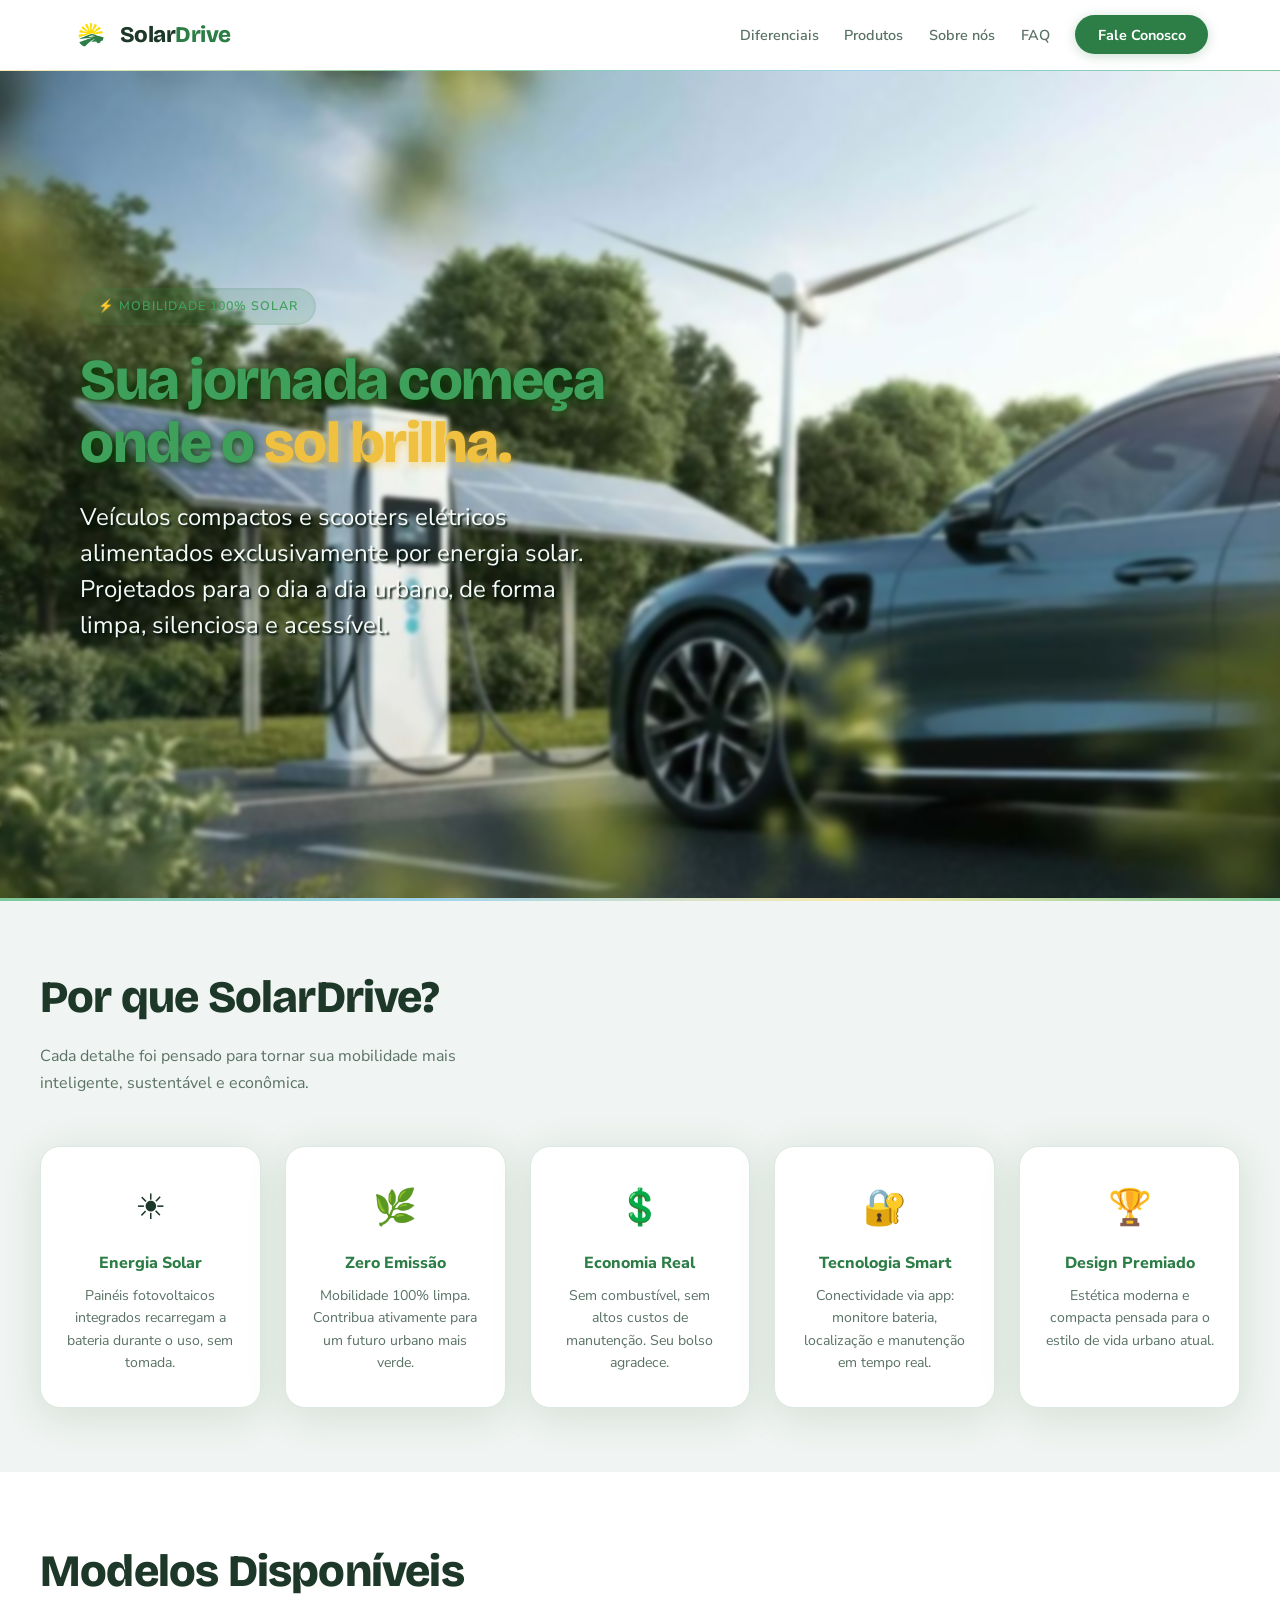
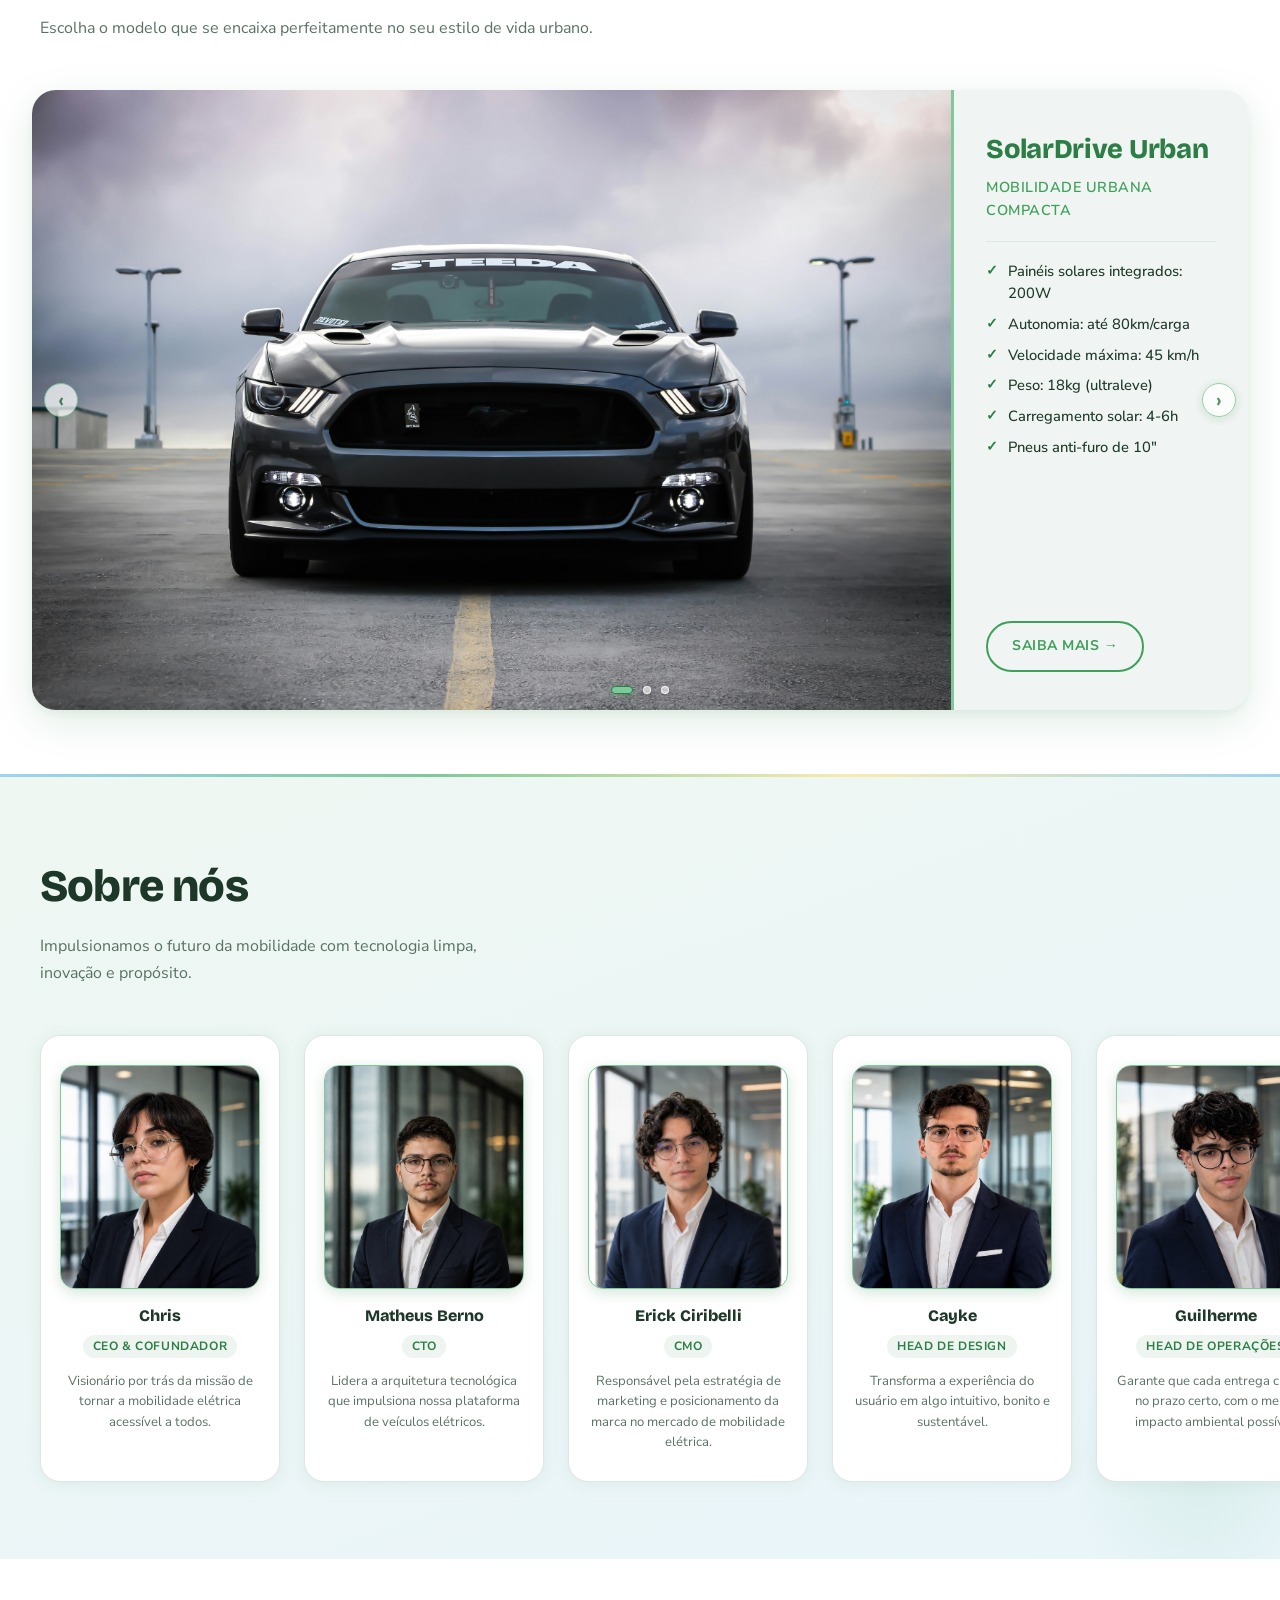
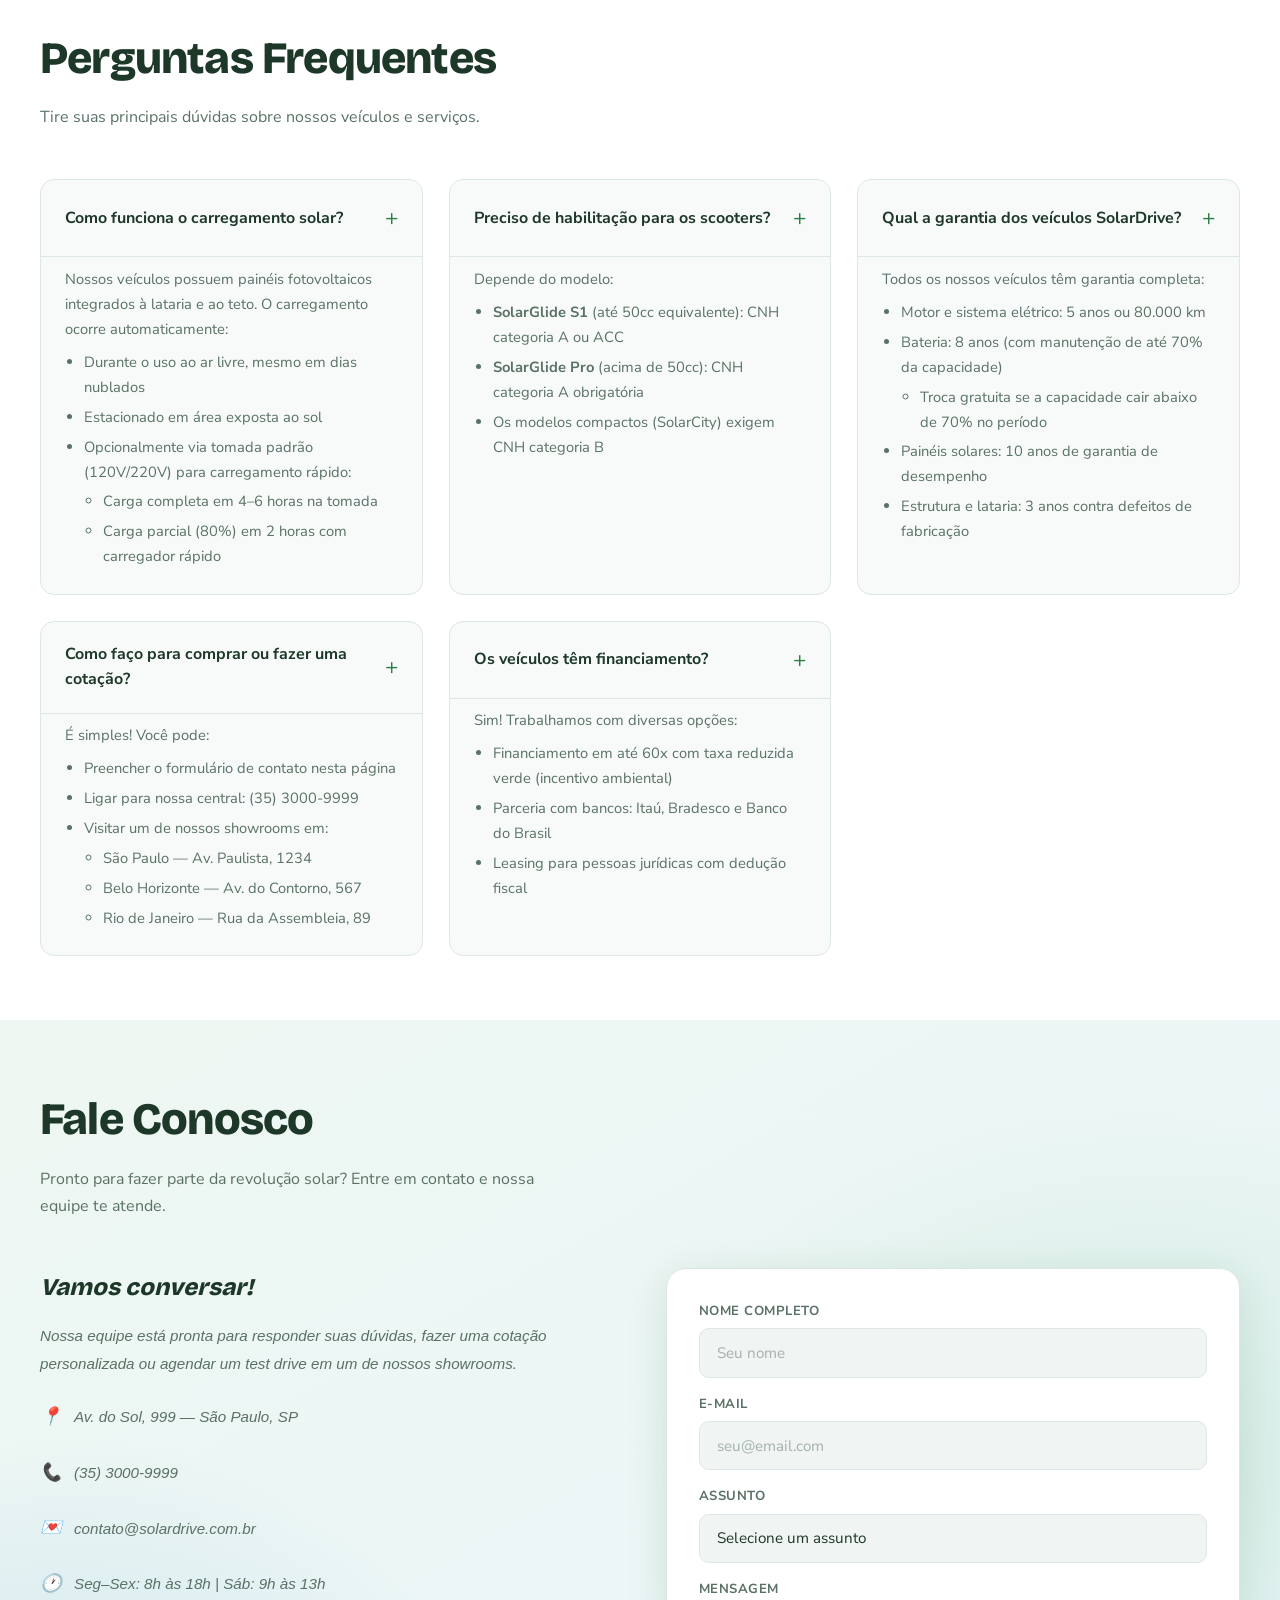
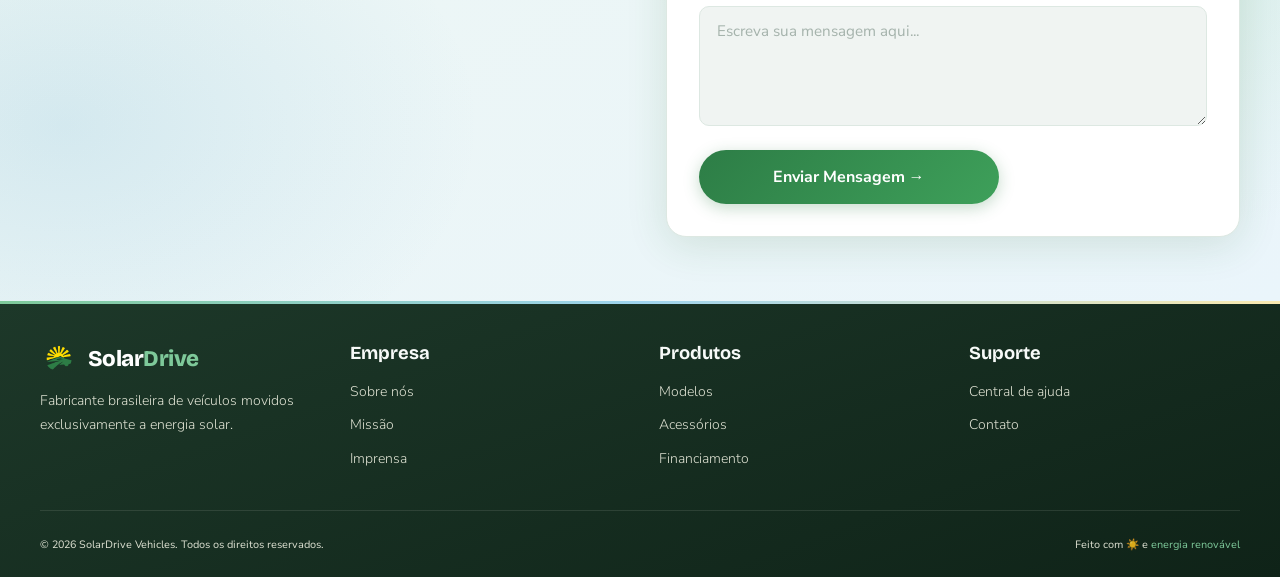
==== commit ac151055: "secao produtos definitiva" ====
--- a/index.html
+++ b/index.html
@@ -45,7 +45,7 @@
         <ul class="nav-links" role="navigation" aria-label="Menu principal">
           <li><a href="#diferenciais">Diferenciais</a></li>
           <li><a href="#produtos">Produtos</a></li>
-          <li><a href="#time">Nosso time</a></li>
+          <li><a href="#time">Sobre nós</a></li>
           <li><a href="#faq">FAQ</a></li>
           <li><a href="#contato" class="btn-nav">Fale Conosco</a></li>
         </ul>
@@ -151,12 +151,13 @@
       <section id="produtos" class="produtos" aria-labelledby="titulo-produtos">
         <div class="container">
           <!-- Título da seção -->
-          <h2 id="titulo-produtos" class="secao-titulo">
-            Modelos recomendados
-          </h2>
-
-          <!-- Container do carrossel -->
-        </div>
+          <h2 id="titulo-produtos" class="secao-titulo">Modelos Disponíveis</h2>
+          <p class="secao-subtitulo">
+            Escolha o modelo que se encaixa perfeitamente no seu estilo de vida
+            urbano.
+          </p>
+        </div>
+
         <div class="carousel-container">
           <!-- Inputs de rádio para controle dos slides -->
           <input type="radio" name="slider" id="slide1" checked />
@@ -165,75 +166,128 @@
 
           <!-- Container dos slides -->
           <div class="slides">
-            <!-- Slide 1: SolarDrive Solar -->
+            <!-- Slide 1: SolarDrive Urban -->
             <article class="slide">
               <figure class="image-column">
                 <img
                   src="assets/img/sd-solar.jpg"
-                  alt="SolarDrive Solar - Modelo básico movido a energia solar"
+                  alt="SolarDrive Urban - Scooter compacta para mobilidade urbana"
                 />
               </figure>
               <div class="info-column">
-                <h3>ESPECIFICAÇÕES</h3>
+                <h3>SolarDrive Urban</h3>
+                <p class="modelo-subtitulo">Mobilidade Urbana Compacta</p>
                 <hr />
                 <ul>
-                  <li>Motor V8 de 5.0L</li>
-                  <li>Suspensão G-Trac</li>
-                  <li>Rodas de liga leve</li>
-                  <li>Design aerodinâmico</li>
-                </ul>
-                <a href="#" class="btn-saiba-mais">SAIBA MAIS</a>
-              </div>
-            </article>
-
-            <!-- Slide 2: SolarDrive X Sport -->
+                  <li>Painéis solares integrados: 200W</li>
+                  <li>Autonomia: até 80km/carga</li>
+                  <li>Velocidade máxima: 45 km/h</li>
+                  <li>Peso: 18kg (ultraleve)</li>
+                  <li>Carregamento solar: 4-6h</li>
+                  <li>Pneus anti-furo de 10"</li>
+                </ul>
+                <a href="#" class="btn-saiba-mais">SAIBA MAIS →</a>
+              </div>
+            </article>
+
+            <!-- Slide 2: SolarDrive X Performance -->
             <article class="slide">
               <figure class="image-column">
                 <img
                   src="assets/img/sdx-sport.jpg"
-                  alt="SolarDrive X Sport - Modelo esportivo elétrico"
+                  alt="SolarDrive X Performance - Scooter de alta performance"
                 />
               </figure>
               <div class="info-column">
-                <h3>ESPECIFICAÇÕES</h3>
+                <h3>SolarDrive X Performance</h3>
+                <p class="modelo-subtitulo">Performance e Velocidade</p>
                 <hr />
                 <ul>
-                  <li>Motor Elétrico High-Torque</li>
-                  <li>Bateria de Longa Duração</li>
-                  <li>Interior Premium</li>
-                  <li>Modo Sport+</li>
-                </ul>
-                <a href="#" class="btn-saiba-mais">SAIBA MAIS</a>
-              </div>
-            </article>
-
-            <!-- Slide 3: SolarDrive Premium -->
+                  <li>Painéis solares premium: 350W</li>
+                  <li>Autonomia: até 150km/carga</li>
+                  <li>Velocidade máxima: 65 km/h</li>
+                  <li>Motor dual elétrico com torque</li>
+                  <li>Display digital com GPS integrado</li>
+                  <li>Bateria de fast-charging híbrida</li>
+                </ul>
+                <a href="#" class="btn-saiba-mais">SAIBA MAIS →</a>
+              </div>
+            </article>
+
+            <!-- Slide 3: SolarDrive Luxe -->
             <article class="slide">
               <figure class="image-column">
                 <img
                   src="assets/img/carro.png"
-                  alt="SolarDrive Premium - Modelo premium com tração integral"
+                  alt="SolarDrive Luxe - Carro elétrico solar premium"
                 />
               </figure>
               <div class="info-column">
-                <h3>ESPECIFICAÇÕES</h3>
+                <h3>SolarDrive Luxe</h3>
+                <p class="modelo-subtitulo">Luxo Sustentável</p>
                 <hr />
                 <ul>
-                  <li>Tração Integral AWD</li>
-                  <li>Sistema de Som Surround</li>
-                  <li>Teto Solar Panorâmico</li>
-                  <li>Conectividade Total</li>
-                </ul>
-                <a href="#" class="btn-saiba-mais">SAIBA MAIS</a>
-              </div>
-            </article>
-          </div>
+                  <li>Painéis solares full-body: 800W</li>
+                  <li>Autonomia: até 400km/carga</li>
+                  <li>Velocidade máxima: 120 km/h</li>
+                  <li>Interior premium com climatização</li>
+                  <li>Conexão 5G e carregamento wireless</li>
+                  <li>Teto solar panorâmico panorâmico</li>
+                </ul>
+                <a href="#" class="btn-saiba-mais">SAIBA MAIS →</a>
+              </div>
+            </article>
+          </div>
+
+          <!-- Botões de seta: prev -->
+          <label
+            for="slide3"
+            class="carousel-btn carousel-btn--prev btn-from-slide1"
+            aria-label="Slide anterior"
+            >&#8249;</label
+          >
+          <label
+            for="slide1"
+            class="carousel-btn carousel-btn--prev btn-from-slide2"
+            aria-label="Slide anterior"
+            >&#8249;</label
+          >
+          <label
+            for="slide2"
+            class="carousel-btn carousel-btn--prev btn-from-slide3"
+            aria-label="Slide anterior"
+            >&#8249;</label
+          >
+
+          <!-- Botões de seta: next -->
+          <label
+            for="slide2"
+            class="carousel-btn carousel-btn--next btn-from-slide1"
+            aria-label="Próximo slide"
+            >&#8250;</label
+          >
+          <label
+            for="slide3"
+            class="carousel-btn carousel-btn--next btn-from-slide2"
+            aria-label="Próximo slide"
+            >&#8250;</label
+          >
+          <label
+            for="slide1"
+            class="carousel-btn carousel-btn--next btn-from-slide3"
+            aria-label="Próximo slide"
+            >&#8250;</label
+          >
 
           <!-- Navegação por pontos -->
           <div class="navigation">
-            <label for="slide1" class="bar"></label>
-            <label for="slide2" class="bar"></label>
-            <label for="slide3" class="bar"></label>
+            <label for="slide1" class="bar" title="Slide 1: Urban"></label>
+            <label
+              for="slide2"
+              class="bar"
+              title="Slide 2: X Performance"
+            ></label>
+            <label for="slide3" class="bar" title="Slide 3: Luxe"></label>
           </div>
         </div>
       </section>
@@ -241,9 +295,10 @@
       <!-- -------------------- SECTION NOSSO TIME ------------------- -->
       <section id="time" class="time" aria-labelledby="titulo-time">
         <div class="container">
-          <h2 id="titulo-time" class="secao-titulo">Nosso Time</h2>
+          <h2 id="titulo-time" class="secao-titulo">Sobre nós</h2>
           <p class="secao-subtitulo">
-            Pessoas apaixonadas por tecnologia limpa e mobilidade do futuro.
+            Impulsionamos o futuro da mobilidade com tecnologia limpa, inovação
+            e propósito.
           </p>
 
           <!-- Lista de membros da equipe -->
@@ -610,7 +665,5 @@
         </div>
       </div>
     </footer>
-
-    <script src="assets/js/carrossel.js"></script>
   </body>
 </html>
--- a/assets/css/index.css
+++ b/assets/css/index.css
@@ -404,162 +404,338 @@
 /* ==================================================== */
 
 .produtos {
-  padding: clamp(1.5rem, 5vw, 5rem) clamp(1rem, 3vw, 2rem);
-  background-color: var(--branco);
-}
-
-/* Inputs de controle dos slides (ocultos) */
+  padding: clamp(2.5rem, 5vw, 5rem) clamp(1rem, 3vw, 2rem);
+  background: var(--branco);
+}
+
+#titulo-produtos {
+  margin-bottom: 0.5rem;
+}
+
+.produtos .secao-subtitulo {
+  margin: 0 0 3rem;
+  max-width: 600px;
+}
+
+/* ===== INPUTS DE CONTROLE (ocultos) ===== */
 input[name="slider"] {
-  display: none;
-}
-
-/* Container principal do carrossel */
+  display: none !important;
+  visibility: hidden;
+  position: absolute;
+  opacity: 0;
+}
+
+/* ===== CONTAINER PRINCIPAL ===== */
 .carousel-container {
-  max-width: 1600px;
+  max-width: 1400px;
   width: 100%;
-  height: 100%;
-  overflow: clip;
+  overflow: hidden;
   position: relative;
-  border-radius: 15px;
-  box-shadow: 2px 10px 30px rgba(0, 0, 0, 0.1);
+  border-radius: 24px;
+  box-shadow:
+    0 4px 6px rgba(45, 125, 70, 0.06),
+    0 12px 40px rgba(45, 125, 70, 0.14);
   margin: 0 auto;
-}
-#titulo-produtos {
-  text-align: center;
-}
-
-/* Container dos slides */
+  background-color: var(--card-bg);
+}
+
+/* ===== FAIXA DE SLIDES ===== */
 .slides {
   display: flex;
-  width: 300%; /* 3 slides de 33.33% cada */
-  transition: 1s; /* Transição suave */
-}
-
-/* Cada slide individual */
+  width: 300%;
+  transition: transform 0.7s cubic-bezier(0.77, 0, 0.175, 1);
+  will-change: transform;
+  animation: autoSlide 15s infinite ease-in-out;
+}
+
+/* ===== ANIMAÇÃO AUTOMÁTICA — usa transform ===== */
+@keyframes autoSlide {
+  0% {
+    transform: translateX(0);
+  }
+  28% {
+    transform: translateX(0);
+  }
+  33.33% {
+    transform: translateX(-33.333%);
+  }
+  61.33% {
+    transform: translateX(-33.333%);
+  }
+  66.66% {
+    transform: translateX(-66.666%);
+  }
+  94.66% {
+    transform: translateX(-66.666%);
+  }
+  100% {
+    transform: translateX(0);
+  }
+}
+
+/* ===== SLIDE INDIVIDUAL ===== */
 .slide {
-  width: 200%;
-  display: flex;
-  height: 750px; /* Aumentado para maior impacto visual */
-}
-
-/* Coluna da Imagem */
+  width: 33.333%;
+  flex-shrink: 0;
+  display: flex;
+  min-height: clamp(340px, 55vw, 620px);
+}
+
+/* ===== COLUNA DA IMAGEM ===== */
 .image-column {
-  flex: 5; /* Ocupa 4/5 do espaço para ainda maior destaque */
+  flex: 4;
   position: relative;
+  overflow: hidden;
 }
 
 .image-column img {
   width: 100%;
   height: 100%;
-  object-fit: cover; /* Mantém proporção e cobre o container */
-}
-
-/* Coluna de Informações */
+  object-fit: cover;
+  display: block;
+  transition: transform 0.6s ease;
+}
+
+.image-column:hover img {
+  transform: scale(1.03);
+}
+
+/* ===== COLUNA DE INFORMAÇÕES ===== */
 .info-column {
-  flex: 1; /* Ocupa 1/5 do espaço */
-  padding: 40px;
+  flex: 1;
+  padding: clamp(1.5rem, 3vw, 2.8rem) clamp(1.2rem, 2.5vw, 2.2rem);
   display: flex;
   flex-direction: column;
-  justify-content: flex-start;
-  background-color: #92b39c5d;
+  justify-content: center;
+  background: var(--cinza-areia);
+  border-left: 3px solid var(--verde-claro);
+  gap: 0;
 }
 
 .info-column h3 {
-  /* Título das especificações (ajustado para h3 na estrutura HTML) */
   color: var(--verde-folha);
-  font-size: 1.5rem;
-  margin-bottom: 5px;
-  letter-spacing: 2px;
+  font-family: var(--fonte-titulo);
+  font-size: clamp(1.15rem, 2.2vw, 1.7rem);
+  font-weight: 800;
+  margin-bottom: 4px;
+  letter-spacing: -0.3px;
+}
+
+.modelo-subtitulo {
+  color: var(--verde-medio);
+  font-size: clamp(0.75rem, 1.2vw, 0.9rem);
+  font-weight: 600;
+  letter-spacing: 0.5px;
+  margin-bottom: clamp(0.8rem, 1.5vw, 1.2rem);
+  text-transform: uppercase;
 }
 
 .info-column hr {
   border: 0;
-  border-top: 2px var(--verde-claro);
+  border-top: 1.5px solid var(--cinza-suave);
   width: 100%;
-  margin-bottom: 30px;
+  margin-bottom: clamp(0.8rem, 1.5vw, 1.2rem);
 }
 
 .info-column ul {
   list-style: none;
   padding: 0;
+  margin: 0 0 clamp(1rem, 2vw, 1.5rem);
+  display: flex;
+  flex-direction: column;
+  gap: clamp(0.35rem, 0.8vw, 0.6rem);
 }
 
 .info-column li {
-  margin-bottom: 15px;
-  color: #444;
+  color: var(--escuro);
   position: relative;
-  padding-left: 20px;
-}
-
-/* Tracinho vermelho antes de cada especificação */
+  padding-left: 22px;
+  font-size: clamp(0.78rem, 1.2vw, 0.92rem);
+  line-height: 1.45;
+  font-weight: 500;
+}
+
 .info-column li::before {
-  content: "";
+  content: "✓";
   position: absolute;
   left: 0;
-  top: 50%;
-  width: 10px;
-  height: 2px;
-  background: var(--verde-folha);
-  transform: translateY(-50%); /* Centraliza verticalmente */
-}
-
-/* Botão Saiba Mais */
+  top: 0;
+  color: var(--verde-folha);
+  font-weight: 800;
+  font-size: 0.85rem;
+}
+
+/* ===== BOTÃO SAIBA MAIS ===== */
 .btn-saiba-mais {
-  margin-top: auto; /* Empurra para o fundo da coluna */
-  text-align: center;
-  padding: 12px;
+  align-self: flex-start;
+  margin-top: auto;
+  padding: clamp(0.5rem, 1vw, 0.75rem) clamp(1rem, 2vw, 1.5rem);
   border: 2px solid var(--verde-medio);
   color: var(--verde-medio);
-  text-decoration: none;
-  font-weight: bold;
-  border-radius: 30px;
-  transition: 0.3s;
+  font-family: var(--fonte-ui);
+  font-weight: 700;
+  font-size: clamp(0.72rem, 1.1vw, 0.88rem);
+  border-radius: 50px;
+  letter-spacing: 0.5px;
+  transition:
+    background 0.25s ease,
+    color 0.25s ease,
+    box-shadow 0.25s ease,
+    transform 0.25s ease;
+  white-space: nowrap;
 }
 
 .btn-saiba-mais:hover {
-  background: var(--verde-claro);
-  color: #fff;
-}
-
-/* Lógica de Movimentação dos Slides */
+  background: var(--verde-medio);
+  color: var(--branco);
+  box-shadow: 0 6px 18px rgba(62, 160, 90, 0.28);
+  transform: translateY(-2px);
+}
+
+/* ===== OVERRIDE: pausa auto ao interagir com radio ===== */
 #slide1:checked ~ .slides {
-  margin-left: 0; /* Mostra o primeiro slide */
+  animation: none;
+  transform: translateX(0);
 }
 
 #slide2:checked ~ .slides {
-  margin-left: -100%; /* Mostra o segundo slide */
+  animation: none;
+  transform: translateX(-33.333%);
 }
 
 #slide3:checked ~ .slides {
-  margin-left: -200%; /* Mostra o terceiro slide */
-}
-
-/* Navegação por pontos (sobreposta na imagem) */
+  animation: none;
+  transform: translateX(-66.666%);
+}
+
+/* ===== NAVEGAÇÃO — PONTOS ===== */
 .navigation {
   position: absolute;
-  bottom: 10px;
+  bottom: 16px;
   left: 50%;
   transform: translateX(-50%);
   display: flex;
+  gap: 10px;
+  z-index: 20;
 }
 
 .bar {
-  width: 3rem;
-  height: 0.5rem;
-  border: 0.01rem solid #3f3f3f;
-  margin: 6px;
+  width: 8px;
+  height: 8px;
+  border-radius: 50%;
   cursor: pointer;
-  transition: 0.4s;
-  border-radius: 5px;
-  background: transparent; /* Fundo transparente por padrão */
-}
-
-/* Destaque da barra ativa */
+  background: rgba(255, 255, 255, 0.55);
+  border: 1.5px solid rgba(255, 255, 255, 0.8);
+  box-shadow: 0 1px 6px rgba(0, 0, 0, 0.18);
+  display: block;
+  transition:
+    background 0.3s,
+    transform 0.3s,
+    width 0.3s;
+}
+
+.bar:hover {
+  background: rgba(255, 255, 255, 0.85);
+}
+
 #slide1:checked ~ .navigation label[for="slide1"],
 #slide2:checked ~ .navigation label[for="slide2"],
 #slide3:checked ~ .navigation label[for="slide3"] {
-  background: #fff; /* Fundo branco para o slide ativo */
-  box-shadow: inset;
+  background: var(--verde-claro);
+  border-color: var(--verde-folha);
+  width: 22px;
+  border-radius: 4px;
+  box-shadow: 0 2px 8px rgba(45, 125, 70, 0.35);
+}
+
+/* ===== BOTÕES DE SETA ===== */
+.carousel-btn {
+  position: absolute;
+  top: 50%;
+  transform: translateY(-50%);
+  z-index: 20;
+  width: 34px;
+  height: 34px;
+  border-radius: 50%;
+  background: rgba(255, 255, 255, 0.88);
+  border: 1.5px solid var(--verde-claro);
+  color: var(--verde-folha);
+  font-size: 1.3rem;
+  line-height: 1;
+  display: none;
+  align-items: center;
+  justify-content: center;
+  cursor: pointer;
+  user-select: none;
+  box-shadow: 0 2px 10px rgba(45, 125, 70, 0.2);
+  transition:
+    background 0.2s,
+    color 0.2s,
+    transform 0.2s;
+  opacity: 0.82;
+}
+
+.carousel-btn:hover {
+  background: var(--verde-folha);
+  color: var(--branco);
+  transform: translateY(-50%) scale(1.1);
+  opacity: 1;
+}
+
+.carousel-btn--prev {
+  left: 12px;
+}
+.carousel-btn--next {
+  right: 12px;
+}
+
+/* Mostra botões do slide ativo */
+#slide1:checked ~ .btn-from-slide1,
+#slide2:checked ~ .btn-from-slide2,
+#slide3:checked ~ .btn-from-slide3 {
+  display: flex;
+}
+
+/* ===== RESPONSIVO CARROSSEL ===== */
+@media (max-width: 720px) {
+  .slide {
+    flex-direction: column;
+    min-height: unset;
+  }
+
+  .image-column {
+    flex: none;
+    height: clamp(180px, 45vw, 280px);
+    width: 100%;
+  }
+
+  .info-column {
+    flex: none;
+    border-left: none;
+    border-top: 3px solid var(--verde-claro);
+    padding: 1.2rem 1.2rem 1.5rem;
+  }
+
+  .info-column h3 {
+    font-size: clamp(1rem, 4vw, 1.3rem);
+  }
+
+  .info-column li {
+    font-size: 0.82rem;
+  }
+
+  .carousel-btn {
+    width: 28px;
+    height: 28px;
+    font-size: 1.1rem;
+  }
+
+  .carousel-btn--prev {
+    left: 8px;
+  }
+  .carousel-btn--next {
+    right: 8px;
+  }
 }
 
 /* ==================================================== */
@@ -567,11 +743,12 @@
 /* ==================================================== */
 
 .time {
-  padding: clamp(2.5rem, 5vw, 5rem) clamp(1rem, 3vw, 2rem);
-  background-color: var(--cinza-areia);
+  padding: clamp(3rem, 6vw, 6rem) clamp(1rem, 3vw, 2rem);
+  background: linear-gradient(160deg, #eef7f1 0%, #eaf5fb 100%);
   position: relative;
   overflow: hidden;
 }
+
 .time::before {
   content: "";
   position: absolute;
@@ -587,67 +764,142 @@
     var(--azul-claro)
   );
 }
+
+/* Decoração de fundo */
+.time::after {
+  content: "";
+  position: absolute;
+  bottom: -60px;
+  right: -60px;
+  width: 280px;
+  height: 280px;
+  background: radial-gradient(
+    circle,
+    rgba(126, 201, 154, 0.15) 0%,
+    transparent 70%
+  );
+  border-radius: 50%;
+  pointer-events: none;
+}
+
+.time .container {
+  position: relative;
+  z-index: 1;
+}
+
+/* Grid: 5 colunas em desktop, responsivo */
 .time-grid {
   display: grid;
-  grid-template-columns: repeat(
-    auto-fit,
-    minmax(clamp(130px, 40vw, 180px), 1fr)
-  );
+  grid-template-columns: repeat(5, 20%);
   gap: clamp(1rem, 2vw, 1.5rem);
-  margin-top: clamp(1.5rem, 3vw, 2.5rem);
-}
+  margin-top: clamp(2rem, 4vw, 3rem);
+}
+
+@media (max-width: 1100px) {
+  .time-grid {
+    grid-template-columns: repeat(3, 1fr);
+  }
+}
+
+@media (max-width: 640px) {
+  .time-grid {
+    grid-template-columns: repeat(2, 1fr);
+  }
+}
+
+/* Card de membro */
 .card-membro {
-  background-color: var(--branco);
+  background: var(--branco);
   border: 1.5px solid var(--cinza-suave);
   border-radius: 20px;
-  padding: 2rem 1.5rem;
+  padding: clamp(1.2rem, 2.5vw, 1.8rem) clamp(0.8rem, 1.5vw, 1.2rem);
   text-align: center;
+  display: flex;
+  flex-direction: column;
+  align-items: center;
+  gap: 0.4rem;
+  box-shadow: 0 2px 16px rgba(45, 106, 45, 0.08);
   transition:
     border-color 0.3s,
     transform 0.3s,
     box-shadow 0.3s;
-  box-shadow: var(--sombra-card);
-}
+  position: relative;
+  overflow: hidden;
+}
+
+.card-membro::before {
+  content: "";
+  position: absolute;
+  top: 0;
+  left: 0;
+  right: 0;
+  height: 3px;
+  opacity: 0;
+  transition: opacity 0.3s;
+}
+
 .card-membro:hover {
-  border-color: var(--azul-claro);
-  transform: translateY(-4px);
-  box-shadow: 0 8px 32px rgba(74, 158, 202, 0.16);
-}
-.avatar-membro {
-  width: 64px;
-  height: 64px;
-  border-radius: 50%;
-  margin: 0 auto 1rem;
-  background: linear-gradient(135deg, var(--verde-claro), var(--azul-claro));
-  display: flex;
-  align-items: center;
-  justify-content: center;
+  border-color: var(--verde-claro);
+  transform: translateY(-6px);
+  box-shadow: 0 12px 36px rgba(74, 158, 202, 0.16);
+}
+
+.card-membro:hover::before {
+  opacity: 1;
+}
+
+/* Avatar com foto real */
+.card-membro .avatar {
+  width: clamp(64rem, 10vw, 88rem);
+  height: clamp(14rem, 10vw, 88rem);
+  border-radius: 15px;
+  object-fit: cover;
+  object-position: top center;
+  border: 1px solid var(--verde-claro);
+  box-shadow: 0 4px 14px rgba(45, 125, 70, 0.2);
+  margin-bottom: 0.5rem;
+  display: block;
+  transition:
+    border-color 0.3s,
+    transform 0.3s;
+}
+
+.card-membro:hover .avatar {
+  border-color: var(--verde-folha);
+  transform: scale(1.05);
+}
+
+/* Remove underline indesejado dos nomes */
+.card-membro u {
+  text-decoration: none;
+}
+
+.card-membro h3 {
   font-family: var(--fonte-titulo);
-  font-size: 1.5rem;
-  font-weight: 800;
-  color: var(--branco);
-  box-shadow: 0 4px 12px rgba(45, 125, 70, 0.18);
-}
-.card-membro h3 {
-  font-family: var(--fonte-ui);
-  font-size: 1rem;
+  font-size: clamp(0.85rem, 1.5vw, 1rem);
   font-weight: 800;
   color: var(--escuro);
-  margin-bottom: 0.25rem;
-}
+  margin: 0;
+}
+
 .cargo {
-  font-size: 0.82rem;
+  font-size: clamp(0.65rem, 1vw, 0.75rem);
   color: var(--verde-folha);
   font-weight: 700;
   font-family: var(--fonte-ui);
   text-transform: uppercase;
-  letter-spacing: 0.5px;
-}
+  letter-spacing: 0.6px;
+  background: rgba(45, 125, 70, 0.08);
+  padding: 2px 10px;
+  border-radius: 50px;
+  white-space: nowrap;
+}
+
 .bio {
-  font-size: 0.85rem;
+  font-size: clamp(0.72rem, 1.1vw, 0.82rem);
   color: var(--cinza-texto);
-  margin-top: 0.75rem;
-  line-height: 1.6;
+  margin-top: 0.4rem;
+  line-height: 1.55;
 }
 
 /* ==================================================== */
@@ -974,34 +1226,12 @@
   color: var(--verde-claro);
 }
 
-/* -------------- animacoes e media queries -------------- */
-@media (max-width: 768px) {
-  header {
-    flex-direction: column;
-  }
-  nav {
-    margin-top: 10px;
-  }
-  section {
-    padding: 80px 20px;
-  }
-}
-
+/* ================================================== */
+/* ================ MEDIA QUERIES =================== */
+/* ================================================== */
+
+/* Tablet grande / laptop pequeno */
 @media (max-width: 900px) {
-  .hero-conteudo {
-    grid-template-columns: 1fr;
-    text-align: center;
-  }
-  .hero-descricao {
-    margin-left: auto;
-    margin-right: auto;
-  }
-  .hero-botoes {
-    justify-content: center;
-  }
-  .hero-stats {
-    justify-content: center;
-  }
   .contato-grid {
     grid-template-columns: 1fr;
     gap: 2rem;
@@ -1013,44 +1243,110 @@
     display: none;
   }
 }
+
+/* Tablet */
+@media (max-width: 768px) {
+  nav {
+    padding: 0.8rem 1.2rem;
+  }
+  section {
+    padding-top: clamp(2.5rem, 5vw, 4rem);
+    padding-bottom: clamp(2.5rem, 5vw, 4rem);
+  }
+  .hero {
+    padding: 5rem 1.5rem 3rem;
+    min-height: 60vh;
+  }
+  .diferenciais-grid {
+    grid-template-columns: repeat(auto-fit, minmax(140px, 1fr));
+  }
+  .time-grid {
+    grid-template-columns: repeat(3, 1fr);
+  }
+}
+
+/* Mobile */
 @media (max-width: 600px) {
   nav {
-    padding: 0.8rem 1.2rem;
+    padding: 0.75rem 1rem;
   }
   .nav-links {
-    gap: 1rem;
+    gap: 0.75rem;
     font-size: 0.82rem;
   }
   .nav-links a:not(.btn-nav) {
     display: none;
   }
+  /* Mostra apenas 2-3 links em mobile */
+  .nav-links li:nth-child(1) a,
+  .nav-links li:nth-child(2) a {
+    display: none;
+  }
+
   .hero {
-    padding: 5rem 1.2rem 3rem;
-  }
-  .hero-stats {
-    gap: 1.5rem;
-    flex-wrap: wrap;
-  }
+    padding: 4.5rem 1rem 2.5rem;
+    min-height: 55vh;
+  }
+
+  .hero-titulo {
+    font-size: clamp(1.6rem, 7vw, 2.4rem);
+  }
+
+  .secao-titulo {
+    font-size: clamp(1.4rem, 6vw, 2rem);
+  }
+
   .diferenciais,
   .produtos,
-  .time,
   .faq,
   .contato {
-    padding: 3.5rem 1.2rem;
-  }
+    padding: 3rem 1rem;
+  }
+
+  .time {
+    padding: 3rem 1rem;
+  }
+
+  .diferenciais-grid {
+    grid-template-columns: 1fr 1fr;
+    gap: 0.75rem;
+  }
+
+  .time-grid {
+    grid-template-columns: repeat(2, 1fr);
+    gap: 0.75rem;
+  }
+
+  .faq-lista {
+    grid-template-columns: 1fr;
+    padding-left: 0;
+  }
+
   .footer-conteudo {
     grid-template-columns: 1fr;
-    gap: 2rem;
-  }
+    gap: 1.5rem;
+  }
+
   .footer-bottom {
     flex-direction: column;
     gap: 0.5rem;
     text-align: center;
   }
+
+  form {
+    padding: 1.4rem 1rem;
+  }
+}
+
+/* Mobile pequeno */
+@media (max-width: 380px) {
+  .time-grid {
+    grid-template-columns: 1fr 1fr;
+  }
   .diferenciais-grid {
     grid-template-columns: 1fr 1fr;
   }
-  .time-grid {
-    grid-template-columns: 1fr 1fr;
-  }
-}
+  .nav-links {
+    gap: 0.5rem;
+  }
+}
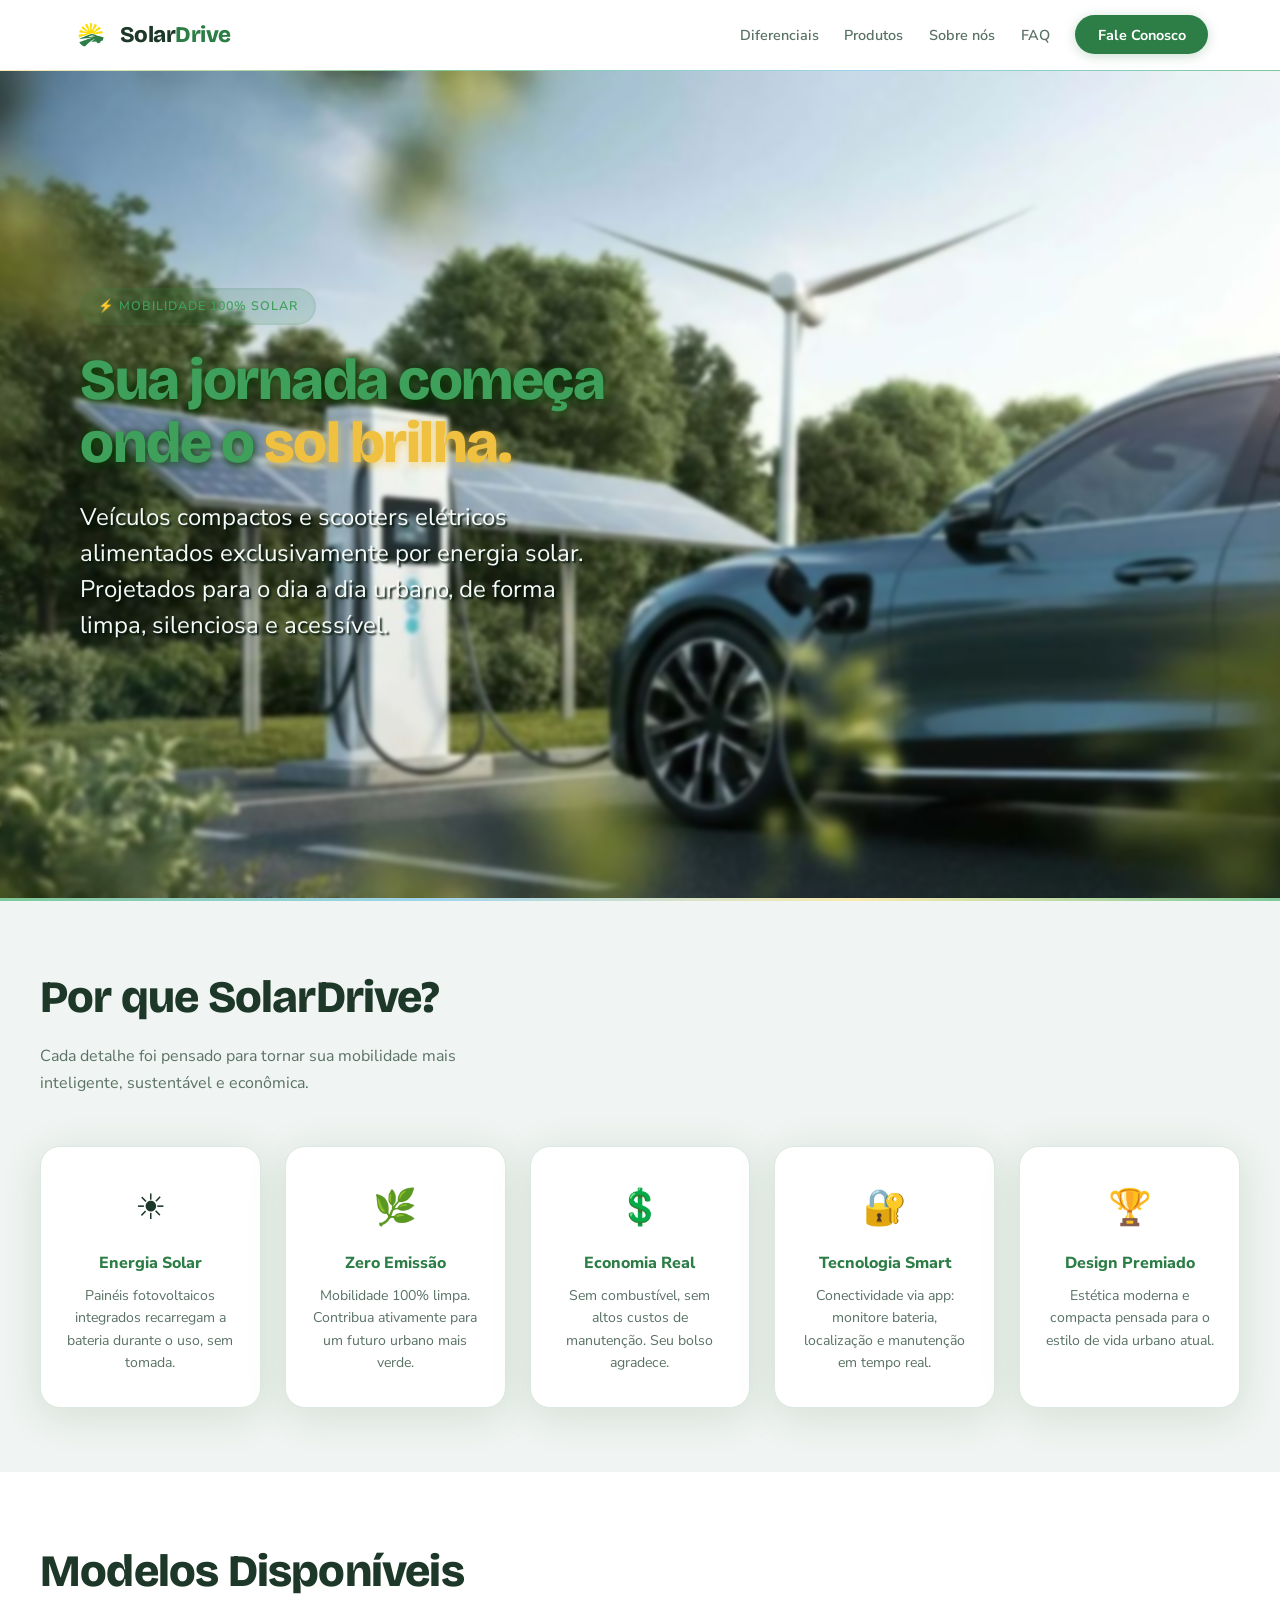
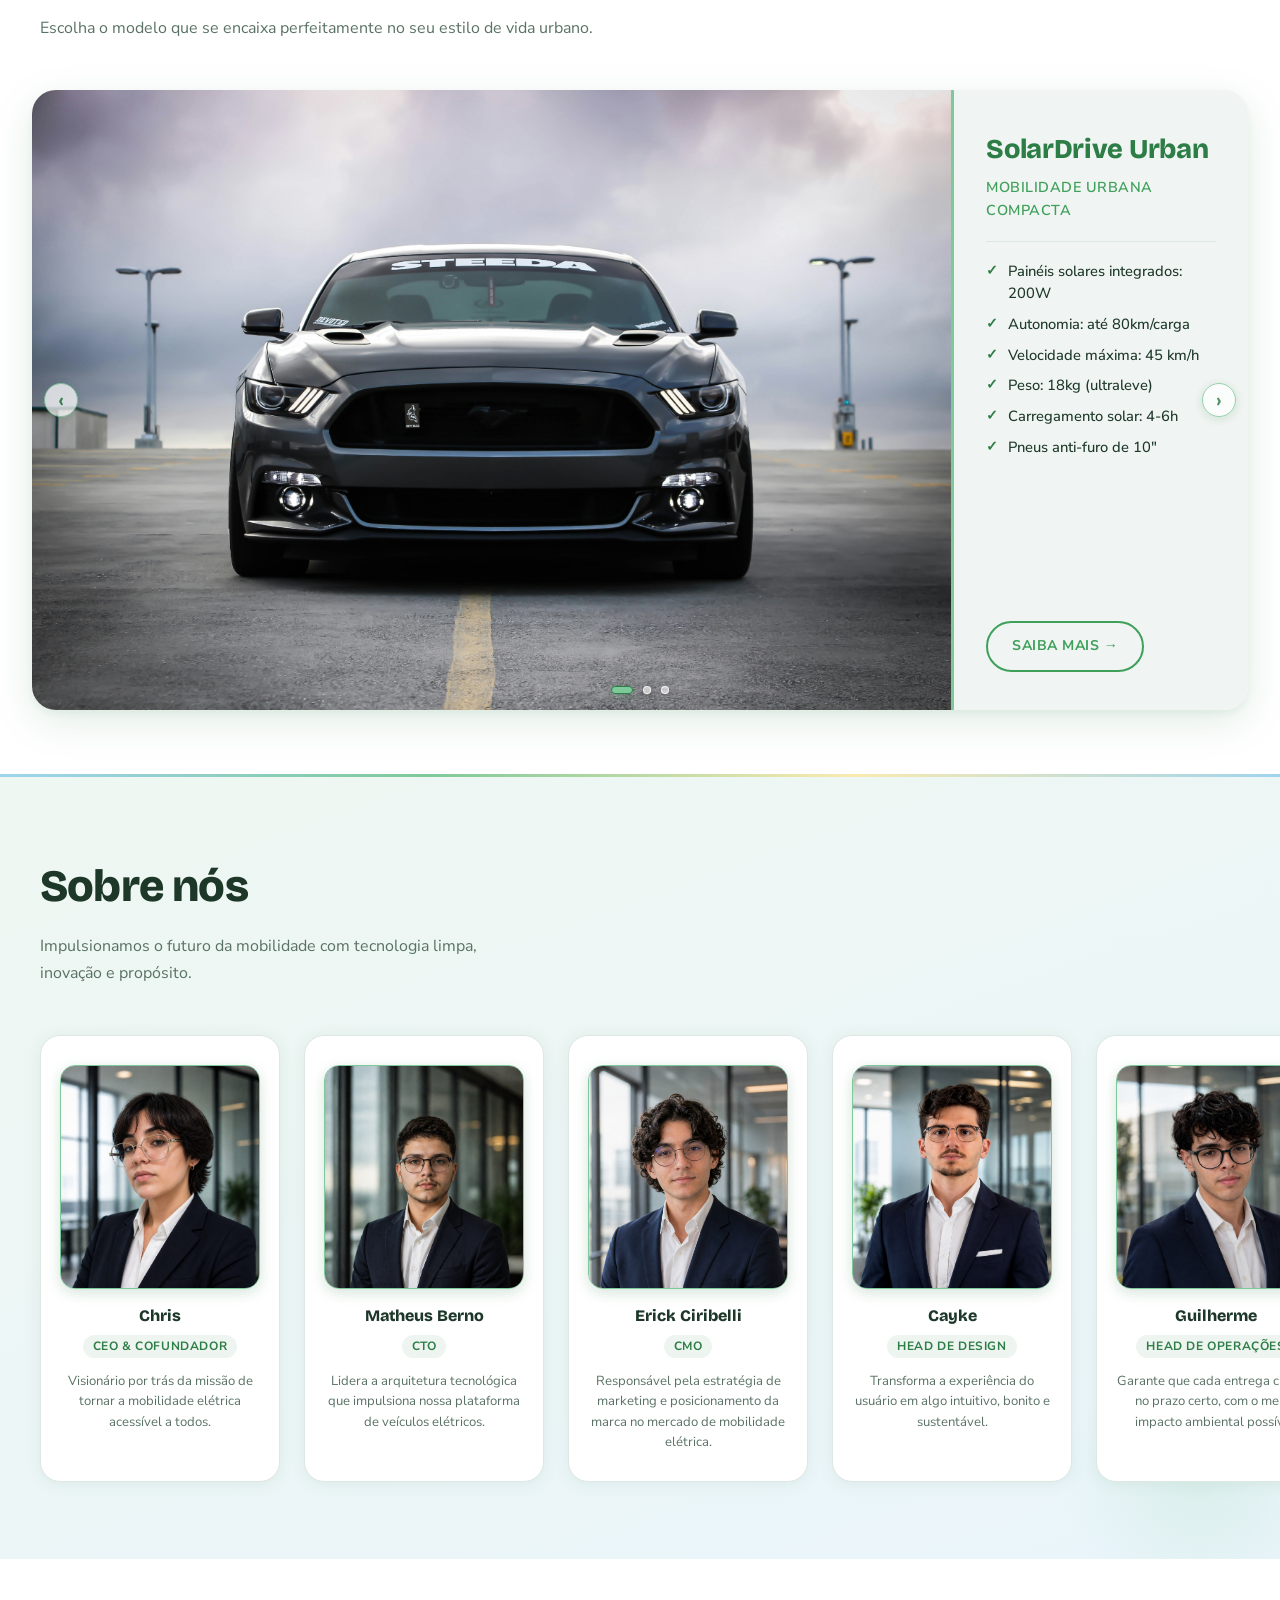
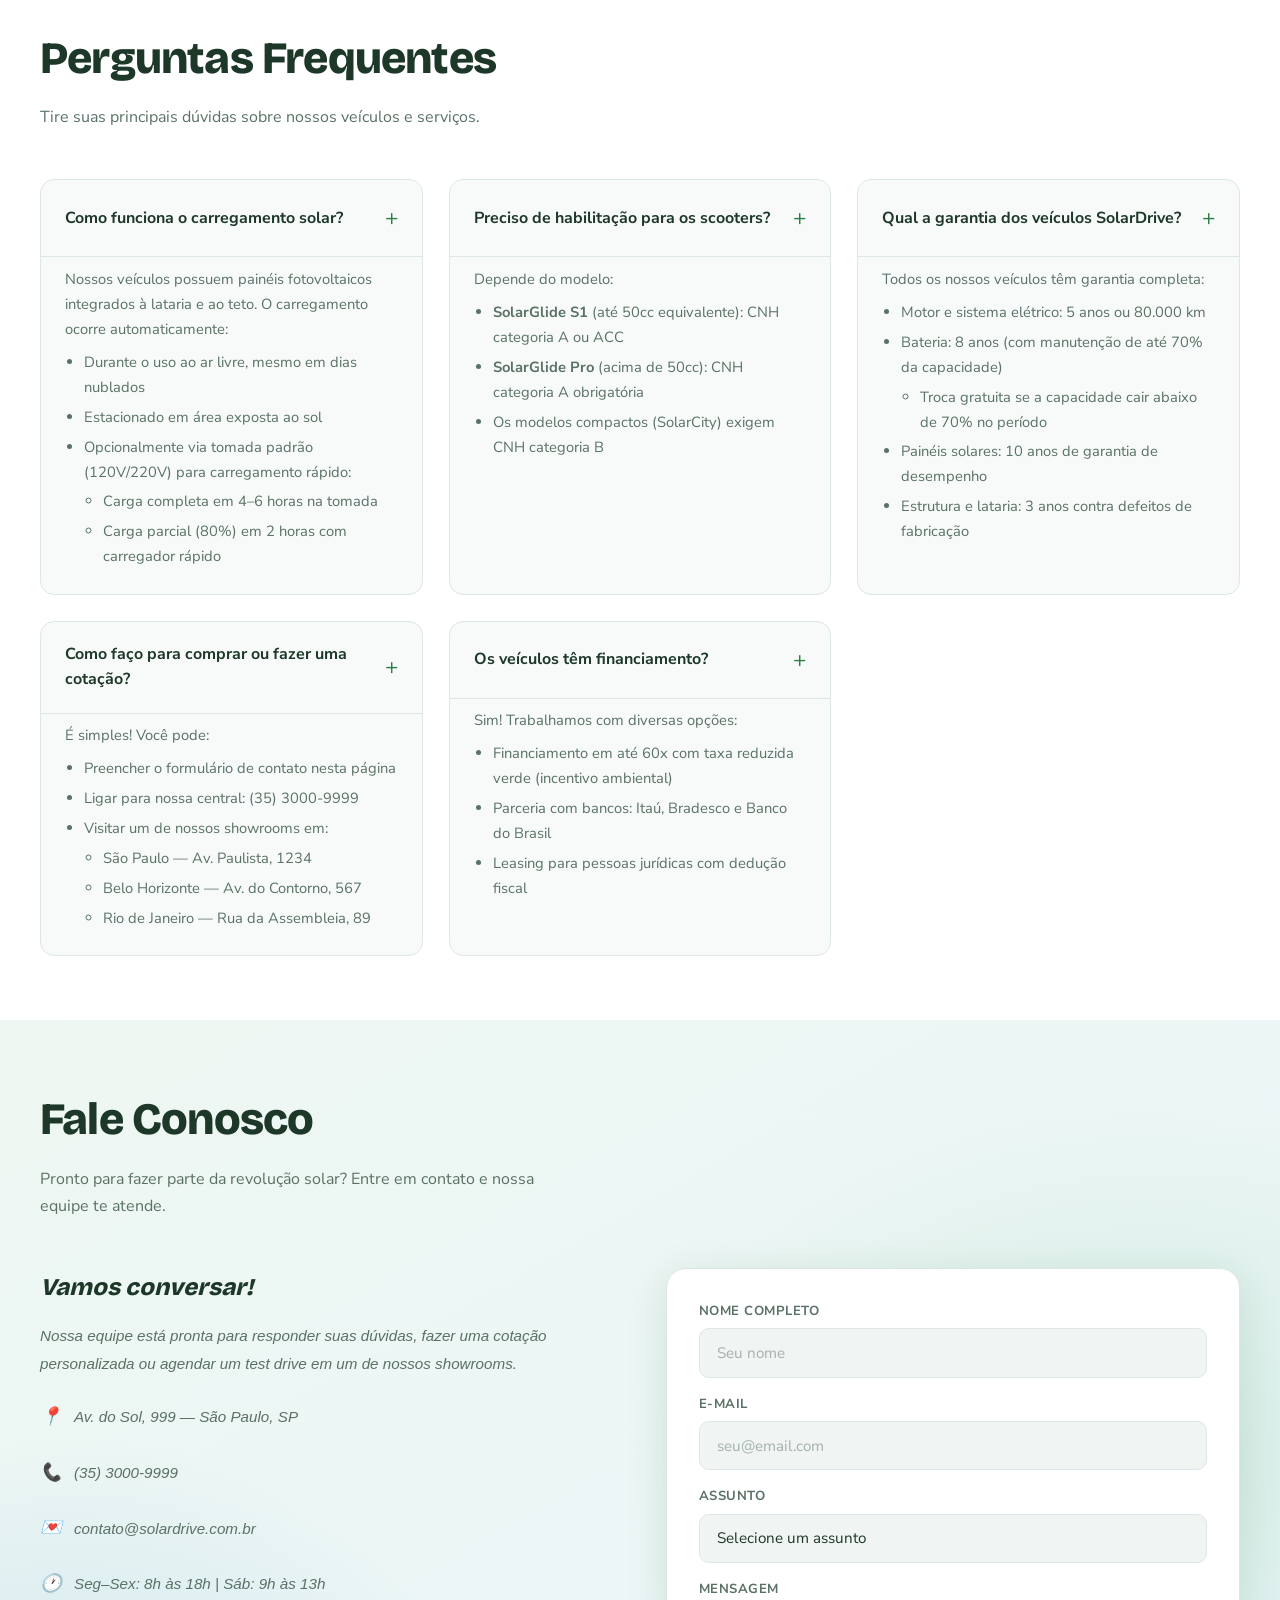
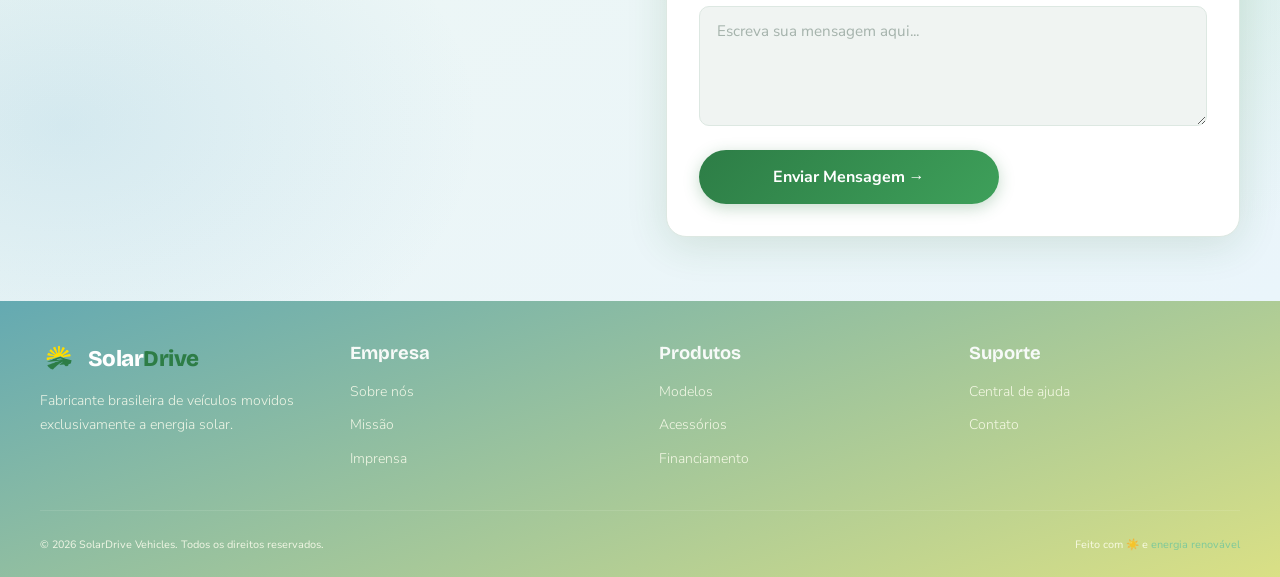
==== commit 97d33509: "ATT sobre nós corrigido imagem erickciribelli com borda branca desnecessária" ====
--- a/index.html
+++ b/index.html
@@ -309,7 +309,7 @@
                 src="assets/img/chris.jpeg"
                 alt="Foto de Chris, CEO e Cofundador da SolarDrive"
               />
-              <u><h3>Chris</h3></u>
+              <h3>Chris</h3>
               <span class="cargo">CEO &amp; Cofundador</span>
               <p class="bio">
                 Visionário por trás da missão de tornar a mobilidade elétrica
@@ -323,7 +323,7 @@
                 src="assets/img/Berno.png"
                 alt="Matheus Berno, CTO da SolarDrive"
               />
-              <u><h3>Matheus Berno</h3></u>
+              <h3>Matheus Berno</h3>
               <span class="cargo">CTO</span>
               <p class="bio">
                 Lidera a arquitetura tecnológica que impulsiona nossa plataforma
@@ -337,7 +337,7 @@
                 src="assets/img/ErickCiribelli.png"
                 alt="Foto de Erick Ciribelli, Head de Operações da SolarDrive"
               />
-              <u><h3>Erick Ciribelli</h3></u>
+              <h3>Erick Ciribelli</h3>
               <span class="cargo">CMO</span>
               <p class="bio">
                 Responsável pela estratégia de marketing e posicionamento da
@@ -351,7 +351,7 @@
                 src="assets/img/Cayke.png"
                 alt="Foto de Cayke, Head de Design da SolarDrive"
               />
-              <u><h3>Cayke</h3></u>
+              <h3>Cayke</h3>
               <span class="cargo">Head de Design</span>
               <p class="bio">
                 Transforma a experiência do usuário em algo intuitivo, bonito e
@@ -365,7 +365,7 @@
                 src="assets/img/Guilherme.jpeg"
                 alt="Foto de Guilherme, Head de Operações da SolarDrive"
               />
-              <u><h3>Guilherme</h3></u>
+              <h3>Guilherme</h3>
               <span class="cargo">Head de Operações</span>
               <p class="bio">
                 Garante que cada entrega chegue no prazo certo, com o menor
--- a/assets/css/index.css
+++ b/assets/css/index.css
@@ -824,7 +824,6 @@
     transform 0.3s,
     box-shadow 0.3s;
   position: relative;
-  overflow: hidden;
 }
 
 .card-membro::before {
@@ -1130,7 +1129,7 @@
 /* ==================================================== */
 
 footer {
-  background: linear-gradient(160deg, var(--escuro) 0%, #0f2318 100%);
+  background: linear-gradient(160deg, #3b939ec7 0%, #d4db70d7 100%);
   padding: clamp(2rem, 3vw, 3rem) clamp(1rem, 3vw, 2rem)
     clamp(1rem, 2vw, 1.5rem);
   position: relative;
@@ -1143,13 +1142,7 @@
   top: 0;
   left: 0;
   right: 0;
-  height: 3px;
-  background: linear-gradient(
-    90deg,
-    var(--verde-claro),
-    var(--azul-claro),
-    var(--amarelo-claro)
-  );
+  height: 3px;;
 }
 
 .footer-conteudo {
@@ -1176,7 +1169,7 @@
 }
 
 footer .logo-texto span {
-  color: var(--verde-claro);
+  color: var(--verde-folha);
 }
 
 .footer-descricao {
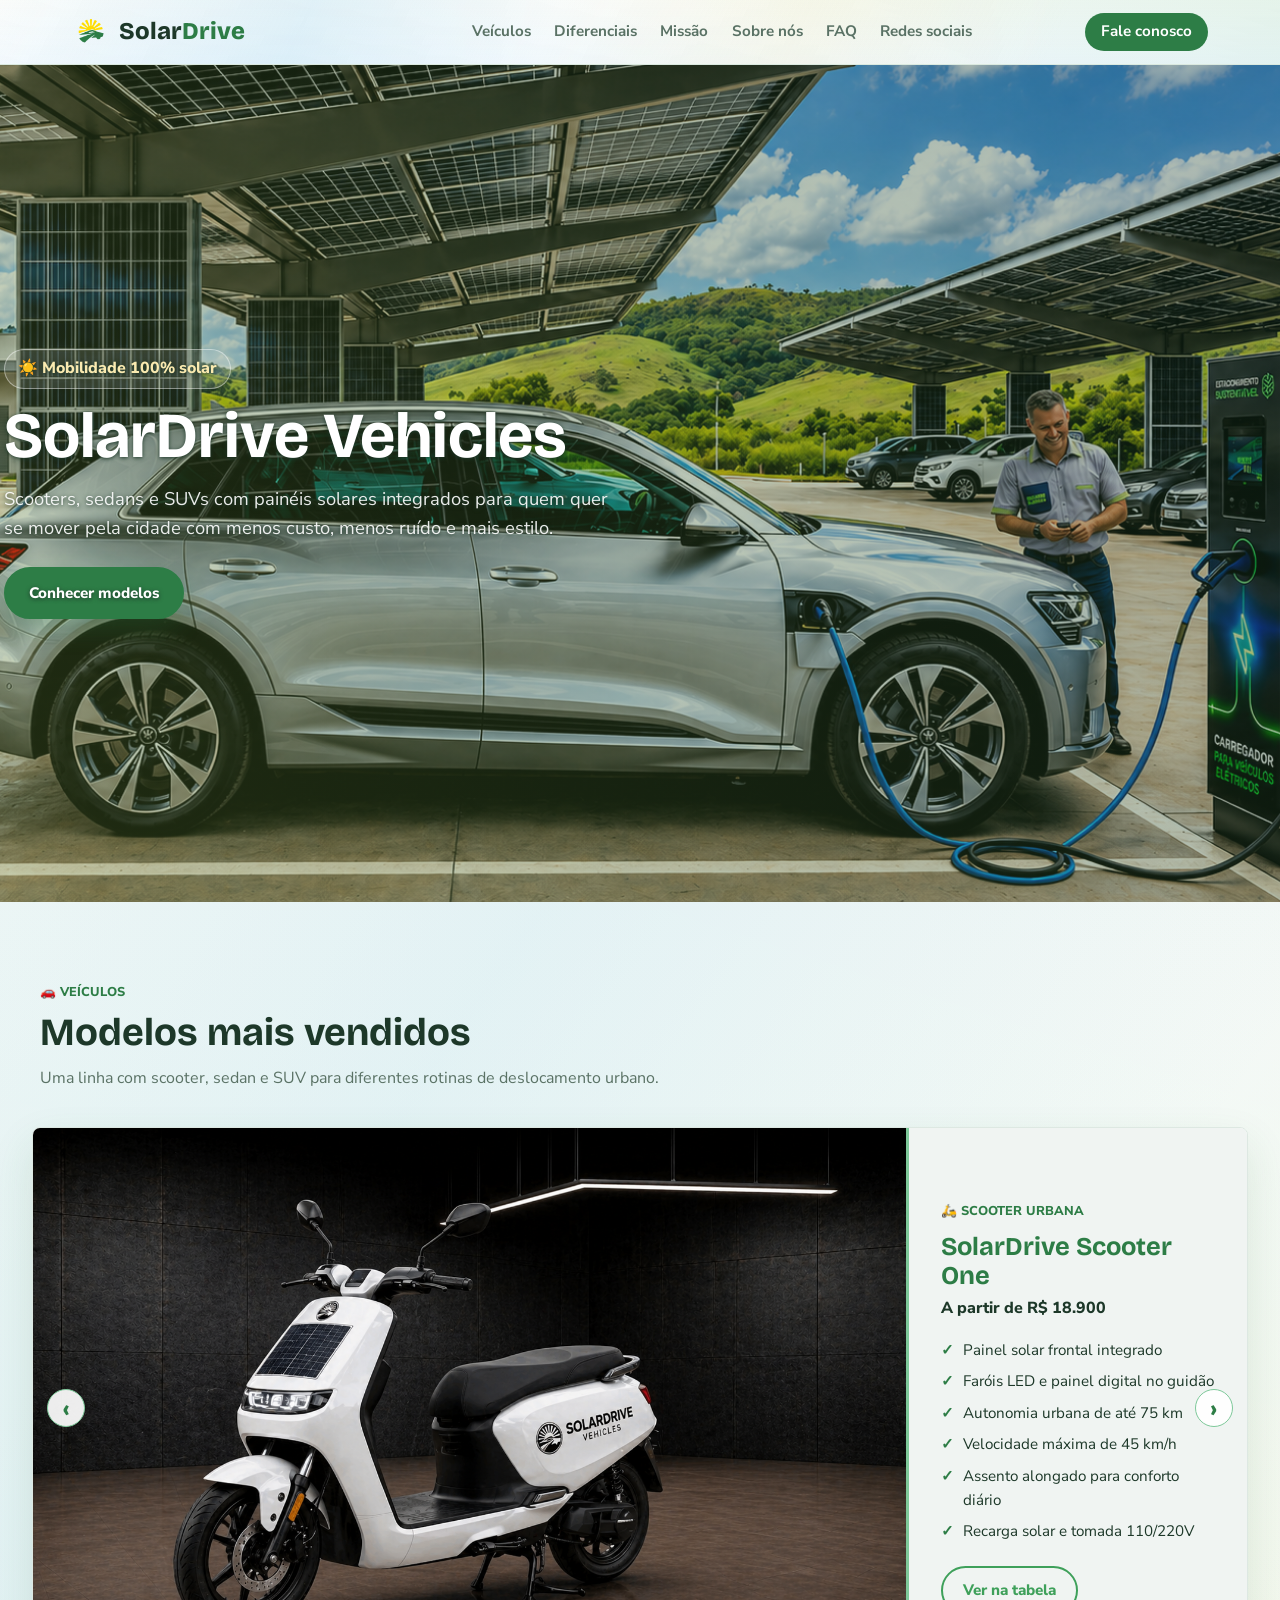
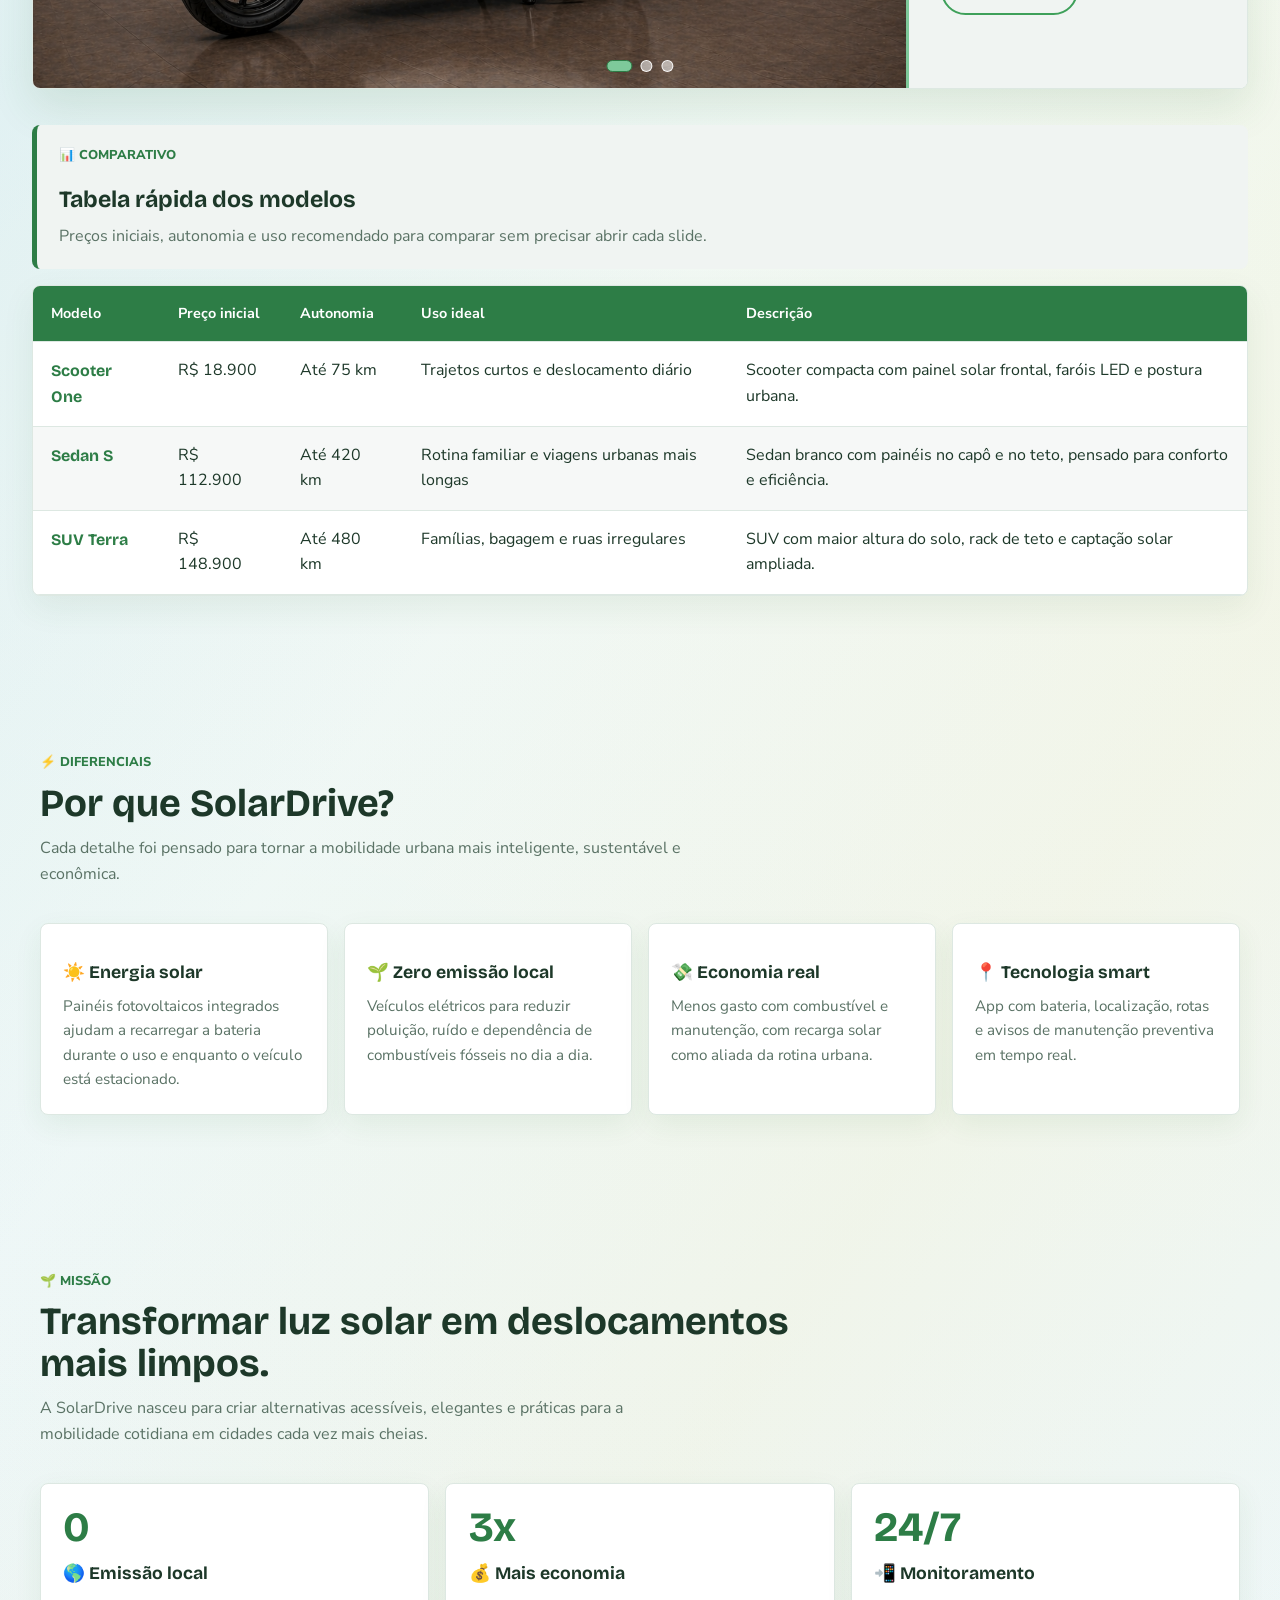
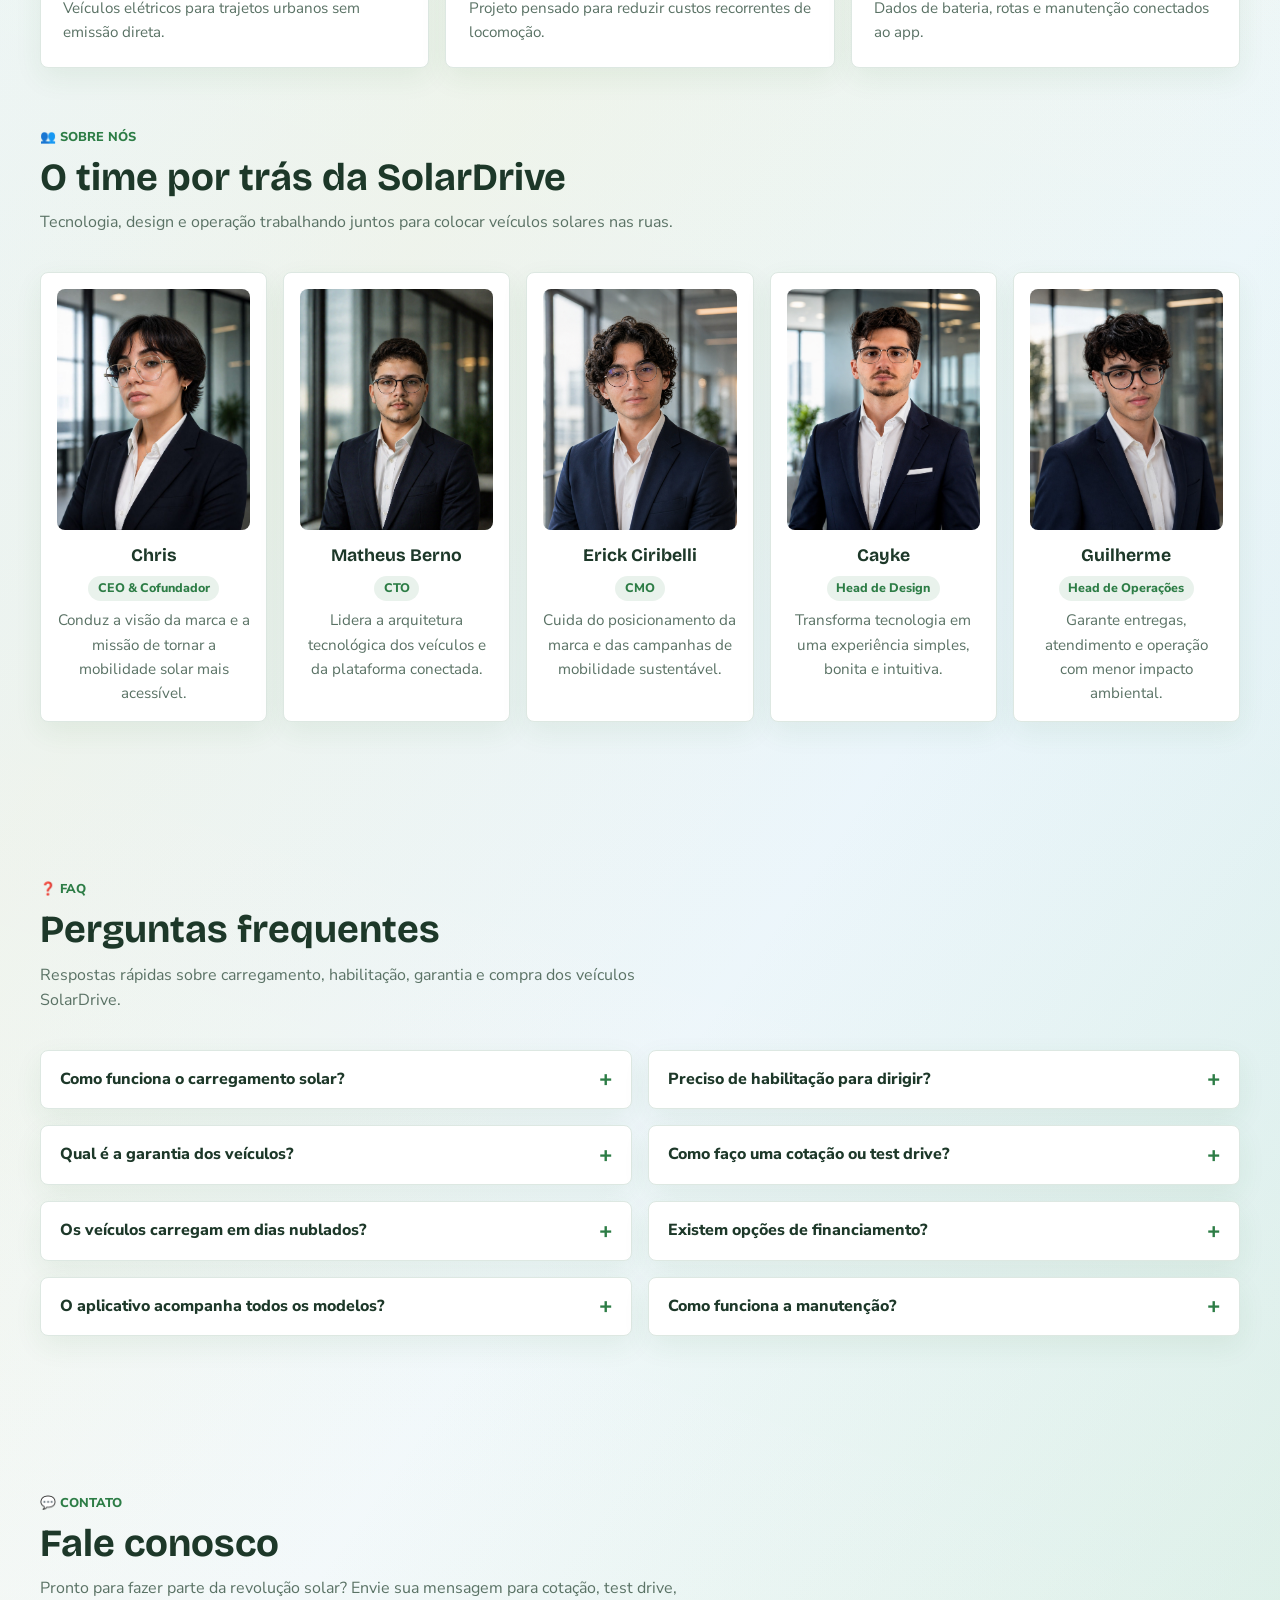
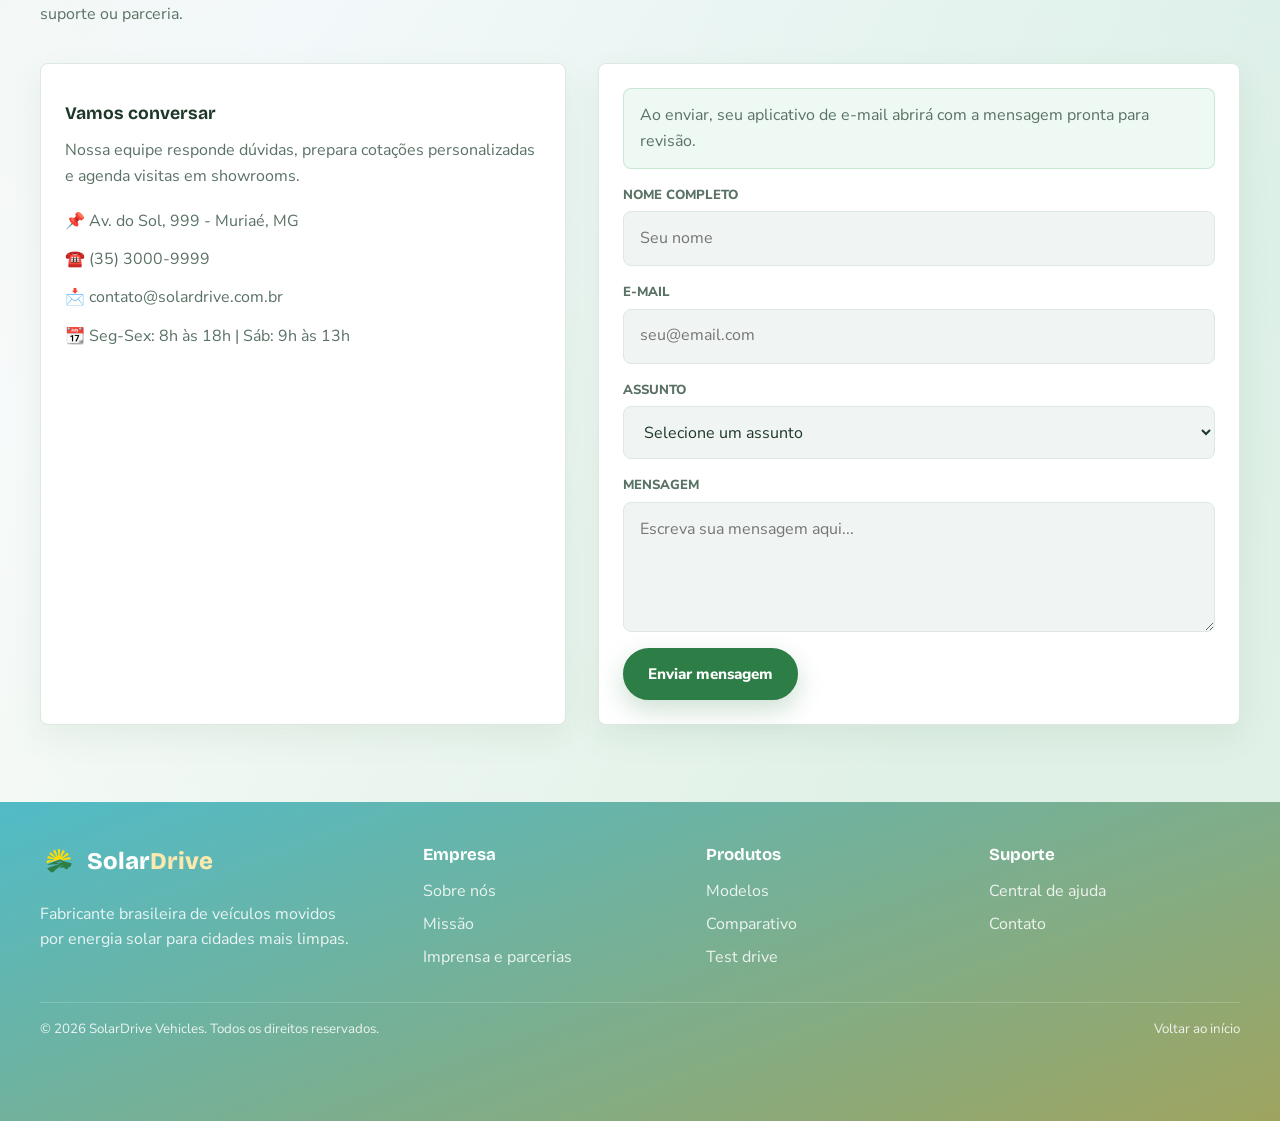
==== commit 6a8ce6bf: "solardrive-v1-app" ====
--- a/index.html
+++ b/index.html
@@ -1,669 +1,814 @@
-<!doctype html>
+﻿<!doctype html>
 <html lang="pt-br">
   <head>
     <meta charset="UTF-8" />
     <meta name="viewport" content="width=device-width, initial-scale=1.0" />
     <meta
       name="description"
-      content="SolarDrive Vehicles — Veículos compactos e scooters movidos a energia solar. Mobilidade limpa, acessível e estilosa para o dia a dia urbano."
+      content="SolarDrive Vehicles: scooters, sedans e SUVs movidos por energia solar para mobilidade urbana limpa."
     />
     <title>SolarDrive Vehicles</title>
+
     <link rel="stylesheet" href="assets/css/index.css" />
-    <link
-      rel="stylesheet"
-      href="https://cdnjs.cloudflare.com/ajax/libs/font-awesome/6.5.0/css/all.min.css"
-      integrity="sha512-Avb2QiuDEEvB4bZJYdft2mNjVShBftLdPG8FJ0V7irTLQ8Uo0qcPxh4Plh7eecyn6CafxmKowwwFT+Ber5Z=="
-      crossorigin="anonymous"
-      referrerpolicy="no-referrer"
-    />
     <link rel="preconnect" href="https://fonts.googleapis.com" />
     <link rel="preconnect" href="https://fonts.gstatic.com" crossorigin />
     <link
-      href="https://fonts.googleapis.com/css2?family=Space+Grotesk:wght@400;600;700&family=Syne:wght@700;800&family=DM+Sans:ital,wght@0,400;0,500;1,400&display=swap"
+      href="https://fonts.googleapis.com/css2?family=Nunito+Sans:wght@400;600;700;800&family=Bricolage+Grotesque:wght@400;700;800&display=swap"
       rel="stylesheet"
     />
   </head>
 
   <body>
-    <!-- -------------------------- CABEÇALHO ------------------------ -->
-    <header>
-      <nav>
+    <!-- Cabeçalho fixo com navegação por âncoras internas. -->
+    <header class="cabecalho">
+      <nav class="menu" aria-label="Menu principal">
         <a
           href="#inicio"
           class="logo"
-          aria-label="SolarDrive Vehicles - Voltar ao inicio"
+          aria-label="SolarDrive Vehicles - voltar ao início"
         >
           <img
             src="assets/img/logo-colorida.png"
             alt=""
-            class="sol-img"
+            class="imagem-logo"
             aria-hidden="true"
           />
-          <span class="logo-texto">Solar<span>Drive</span></span>
+          <span class="texto-logo">Solar<span>Drive</span></span>
         </a>
 
-        <ul class="nav-links" role="navigation" aria-label="Menu principal">
+        <ul class="links-menu">
+          <li><a href="#produtos">Veículos</a></li>
           <li><a href="#diferenciais">Diferenciais</a></li>
-          <li><a href="#produtos">Produtos</a></li>
+          <li><a href="#sustentabilidade">Missão</a></li>
           <li><a href="#time">Sobre nós</a></li>
           <li><a href="#faq">FAQ</a></li>
-          <li><a href="#contato" class="btn-nav">Fale Conosco</a></li>
+
+          <!-- Dropdown de redes: abre no hover/focus sem JavaScript. -->
+          <li class="redes">
+            <button type="button" class="botao-redes" aria-haspopup="true">
+              Redes sociais
+            </button>
+            <ul class="lista-redes" aria-label="Links das redes sociais">
+              <li>
+                <a
+                  href="https://x.com"
+                  target="_blank"
+                  rel="noopener noreferrer"
+                  aria-label="Abrir X/Twitter"
+                >
+                  <img
+                    class="icone-rede"
+                    src="assets/img/icone-x.svg"
+                    alt=""
+                    aria-hidden="true"
+                  />
+                </a>
+              </li>
+              <li>
+                <a
+                  href="https://www.facebook.com"
+                  target="_blank"
+                  rel="noopener noreferrer"
+                  aria-label="Abrir Facebook"
+                >
+                  <img
+                    class="icone-rede"
+                    src="assets/img/icone-facebook.svg"
+                    alt=""
+                    aria-hidden="true"
+                  />
+                </a>
+              </li>
+              <li>
+                <a
+                  href="https://www.instagram.com"
+                  target="_blank"
+                  rel="noopener noreferrer"
+                  aria-label="Abrir Instagram"
+                >
+                  <img
+                    class="icone-rede"
+                    src="assets/img/icone-instagram.svg"
+                    alt=""
+                    aria-hidden="true"
+                  />
+                </a>
+              </li>
+            </ul>
+          </li>
+          <li><a href="#contato" class="botao-menu">Fale conosco</a></li>
         </ul>
       </nav>
     </header>
 
-    <!-- ------------------------ AREA PRINCIPAL --------------------- -->
     <main>
-      <!-- ----------------------- SECTION HERO ----------------------- -->
-      <section id="inicio" class="hero" aria-label="Apresentação principal">
-        <div class="hero-conteudo">
-          <div class="fundo-transparente">
-            <span class="hero-badge">&#9889; Mobilidade 100% Solar</span>
-
-            <h1 class="hero-titulo">
-              Sua jornada começa<br />
-              onde o <span class="sol">sol brilha.</span>
-            </h1>
-
-            <p class="hero-descricao">
-              Veículos compactos e scooters elétricos alimentados exclusivamente
-              por energia solar. Projetados para o dia a dia urbano, de forma
-              limpa, silenciosa e acessível.
-            </p>
-          </div>
-        </div>
+      <!-- Banner principal: primeiro contato visual da marca. -->
+      <section id="inicio" class="banner" aria-labelledby="titulo-inicio">
+        <article class="texto-inicio">
+          <p class="selo-inicio">☀️ Mobilidade 100% solar</p>
+          <h1 id="titulo-inicio">SolarDrive Vehicles</h1>
+          <p>
+            Scooters, sedans e SUVs com painéis solares integrados para quem
+            quer se mover pela cidade com menos custo, menos ruído e mais
+            estilo.
+          </p>
+          <a href="#produtos" class="botao-principal">Conhecer modelos</a>
+        </article>
       </section>
 
-      <!-- ------------------- SECTION DIFERENCIAIS ------------------- -->
+      <!-- Catalogo de veículos. -->
       <section
-        id="diferenciais"
-        class="diferenciais"
-        aria-labelledby="diferenciais"
+        id="produtos"
+        class="secao produtos"
+        aria-labelledby="titulo-produtos"
       >
-        <div class="container">
-          <h2 id="titulo-diferenciais" class="secao-titulo">
-            Por que SolarDrive?
-          </h2>
-          <p class="secao-subtitulo">
-            Cada detalhe foi pensado para tornar sua mobilidade mais
-            inteligente, sustentável e econômica.
+        <header class="titulo-secao">
+          <p class="etiqueta">🚗 Veículos</p>
+          <h2 id="titulo-produtos">Modelos mais vendidos</h2>
+          <p>
+            Uma linha com scooter, sedan e SUV para diferentes rotinas de
+            deslocamento urbano.
           </p>
-
-          <!-- Grade de diferenciais -->
-          <div class="diferenciais-grid">
-            <article class="card-diferencial">
-              <span class="icone-diferencial" aria-hidden="true">&#9728;</span>
-              <h3>Energia Solar</h3>
-              <p>
-                Painéis fotovoltaicos integrados recarregam a bateria durante o
-                uso, sem tomada.
-              </p>
-            </article>
-
-            <article class="card-diferencial">
-              <span class="icone-diferencial" aria-hidden="true"
-                >&#127807;</span
-              >
-              <h3>Zero Emissão</h3>
-              <p>
-                Mobilidade 100% limpa. Contribua ativamente para um futuro
-                urbano mais verde.
-              </p>
-            </article>
-
-            <article class="card-diferencial">
-              <span class="icone-diferencial" aria-hidden="true"
-                >&#128178;</span
-              >
-              <h3>Economia Real</h3>
-              <p>
-                Sem combustível, sem altos custos de manutenção. Seu bolso
-                agradece.
-              </p>
-            </article>
-
-            <article class="card-diferencial">
-              <span class="icone-diferencial" aria-hidden="true"
-                >&#128272;</span
-              >
-              <h3>Tecnologia Smart</h3>
-              <p>
-                Conectividade via app: monitore bateria, localização e
-                manutenção em tempo real.
-              </p>
-            </article>
-
-            <article class="card-diferencial">
-              <span class="icone-diferencial" aria-hidden="true"
-                >&#127942;</span
-              >
-              <h3>Design Premiado</h3>
-              <p>
-                Estética moderna e compacta pensada para o estilo de vida urbano
-                atual.
-              </p>
-            </article>
-          </div>
-        </div>
-      </section>
-
-      <!-- -------------------- SECTION PRODUTOS ------------------- -->
-      <section id="produtos" class="produtos" aria-labelledby="titulo-produtos">
-        <div class="container">
-          <!-- Título da seção -->
-          <h2 id="titulo-produtos" class="secao-titulo">Modelos Disponíveis</h2>
-          <p class="secao-subtitulo">
-            Escolha o modelo que se encaixa perfeitamente no seu estilo de vida
-            urbano.
-          </p>
-        </div>
-
-        <div class="carousel-container">
-          <!-- Inputs de rádio para controle dos slides -->
+        </header>
+
+        <section class="carrossel" aria-label="Carrossel de produtos">
+          <!-- Inputs invisíveis mantêm o carrossel funcional sem scripts. -->
           <input type="radio" name="slider" id="slide1" checked />
           <input type="radio" name="slider" id="slide2" />
           <input type="radio" name="slider" id="slide3" />
 
-          <!-- Container dos slides -->
-          <div class="slides">
-            <!-- Slide 1: SolarDrive Urban -->
-            <article class="slide">
-              <figure class="image-column">
+          <div class="lista-slides">
+            <article class="slide-produto">
+              <figure class="foto-produto">
                 <img
-                  src="assets/img/sd-solar.jpg"
-                  alt="SolarDrive Urban - Scooter compacta para mobilidade urbana"
+                  src="assets/img/scooter.png"
+                  alt="Scooter branca SolarDrive com painel solar frontal"
                 />
               </figure>
-              <div class="info-column">
-                <h3>SolarDrive Urban</h3>
-                <p class="modelo-subtitulo">Mobilidade Urbana Compacta</p>
-                <hr />
-                <ul>
-                  <li>Painéis solares integrados: 200W</li>
-                  <li>Autonomia: até 80km/carga</li>
-                  <li>Velocidade máxima: 45 km/h</li>
-                  <li>Peso: 18kg (ultraleve)</li>
-                  <li>Carregamento solar: 4-6h</li>
-                  <li>Pneus anti-furo de 10"</li>
-                </ul>
-                <a href="#" class="btn-saiba-mais">SAIBA MAIS →</a>
-              </div>
-            </article>
-
-            <!-- Slide 2: SolarDrive X Performance -->
-            <article class="slide">
-              <figure class="image-column">
+              <section class="info-produto">
+                <p class="etiqueta">🛵 Scooter urbana</p>
+                <h3>SolarDrive Scooter One</h3>
+                <p class="preco">A partir de R$ 18.900</p>
+                <ul>
+                  <li>Painel solar frontal integrado</li>
+                  <li>Faróis LED e painel digital no guidão</li>
+                  <li>Autonomia urbana de até 75 km</li>
+                  <li>Velocidade máxima de 45 km/h</li>
+                  <li>Assento alongado para conforto diário</li>
+                  <li>Recarga solar e tomada 110/220V</li>
+                </ul>
+                <a href="#ver-scooter" class="botao-secundario"
+                  >Ver na tabela</a
+                >
+              </section>
+            </article>
+
+            <article class="slide-produto">
+              <figure class="foto-produto">
                 <img
-                  src="assets/img/sdx-sport.jpg"
-                  alt="SolarDrive X Performance - Scooter de alta performance"
+                  src="assets/img/sedan.png"
+                  alt="Sedan branco SolarDrive com painéis solares no capô e no teto"
                 />
               </figure>
-              <div class="info-column">
-                <h3>SolarDrive X Performance</h3>
-                <p class="modelo-subtitulo">Performance e Velocidade</p>
-                <hr />
-                <ul>
-                  <li>Painéis solares premium: 350W</li>
-                  <li>Autonomia: até 150km/carga</li>
-                  <li>Velocidade máxima: 65 km/h</li>
-                  <li>Motor dual elétrico com torque</li>
-                  <li>Display digital com GPS integrado</li>
-                  <li>Bateria de fast-charging híbrida</li>
-                </ul>
-                <a href="#" class="btn-saiba-mais">SAIBA MAIS →</a>
-              </div>
-            </article>
-
-            <!-- Slide 3: SolarDrive Luxe -->
-            <article class="slide">
-              <figure class="image-column">
+              <section class="info-produto">
+                <p class="etiqueta">🚘 Sedan solar</p>
+                <h3>SolarDrive Sedan S</h3>
+                <p class="preco">A partir de R$ 112.900</p>
+                <ul>
+                  <li>Painéis solares no capô e no teto</li>
+                  <li>Autonomia combinada de até 420 km</li>
+                  <li>Interior para cinco ocupantes</li>
+                  <li>Freios regenerativos para uso urbano</li>
+                  <li>GPS integrado ao app SolarDrive</li>
+                  <li>Carregamento solar, residencial e rápido</li>
+                </ul>
+                <a href="#ver-sedan" class="botao-secundario">Ver na tabela</a>
+              </section>
+            </article>
+
+            <article class="slide-produto">
+              <figure class="foto-produto">
                 <img
-                  src="assets/img/carro.png"
-                  alt="SolarDrive Luxe - Carro elétrico solar premium"
+                  src="assets/img/suv.png"
+                  alt="SUV branco SolarDrive com painéis solares no capô e no teto"
                 />
               </figure>
-              <div class="info-column">
-                <h3>SolarDrive Luxe</h3>
-                <p class="modelo-subtitulo">Luxo Sustentável</p>
-                <hr />
-                <ul>
-                  <li>Painéis solares full-body: 800W</li>
-                  <li>Autonomia: até 400km/carga</li>
-                  <li>Velocidade máxima: 120 km/h</li>
-                  <li>Interior premium com climatização</li>
-                  <li>Conexão 5G e carregamento wireless</li>
-                  <li>Teto solar panorâmico panorâmico</li>
-                </ul>
-                <a href="#" class="btn-saiba-mais">SAIBA MAIS →</a>
-              </div>
+              <section class="info-produto">
+                <p class="etiqueta">🚙 SUV familiar</p>
+                <h3>SolarDrive SUV Terra</h3>
+                <p class="preco">A partir de R$ 148.900</p>
+                <ul>
+                  <li>Painéis solares no capô e no teto</li>
+                  <li>Autonomia combinada de até 480 km</li>
+                  <li>Rack de teto e maior altura do solo</li>
+                  <li>Porta-malas amplo para viagens curtas</li>
+                  <li>Modos Eco, Cidade, Chuva e Estrada</li>
+                  <li>Assistência inteligente de energia</li>
+                </ul>
+                <a href="#ver-suv" class="botao-secundario">Ver na tabela</a>
+              </section>
             </article>
           </div>
 
-          <!-- Botões de seta: prev -->
           <label
             for="slide3"
-            class="carousel-btn carousel-btn--prev btn-from-slide1"
-            aria-label="Slide anterior"
-            >&#8249;</label
+            class="seta seta-voltar seta-slide1"
+            aria-label="Modelo anterior"
           >
+            &#8249;
+          </label>
           <label
             for="slide1"
-            class="carousel-btn carousel-btn--prev btn-from-slide2"
-            aria-label="Slide anterior"
-            >&#8249;</label
+            class="seta seta-voltar seta-slide2"
+            aria-label="Modelo anterior"
           >
+            &#8249;
+          </label>
           <label
             for="slide2"
-            class="carousel-btn carousel-btn--prev btn-from-slide3"
-            aria-label="Slide anterior"
-            >&#8249;</label
+            class="seta seta-voltar seta-slide3"
+            aria-label="Modelo anterior"
           >
-
-          <!-- Botões de seta: next -->
+            &#8249;
+          </label>
+
           <label
             for="slide2"
-            class="carousel-btn carousel-btn--next btn-from-slide1"
-            aria-label="Próximo slide"
-            >&#8250;</label
+            class="seta seta-avancar seta-slide1"
+            aria-label="Próximo modelo"
           >
+            &#8250;
+          </label>
           <label
             for="slide3"
-            class="carousel-btn carousel-btn--next btn-from-slide2"
-            aria-label="Próximo slide"
-            >&#8250;</label
+            class="seta seta-avancar seta-slide2"
+            aria-label="Próximo modelo"
           >
+            &#8250;
+          </label>
           <label
             for="slide1"
-            class="carousel-btn carousel-btn--next btn-from-slide3"
-            aria-label="Próximo slide"
-            >&#8250;</label
+            class="seta seta-avancar seta-slide3"
+            aria-label="Próximo modelo"
           >
-
-          <!-- Navegação por pontos -->
-          <div class="navigation">
-            <label for="slide1" class="bar" title="Slide 1: Urban"></label>
-            <label
-              for="slide2"
-              class="bar"
-              title="Slide 2: X Performance"
-            ></label>
-            <label for="slide3" class="bar" title="Slide 3: Luxe"></label>
+            &#8250;
+          </label>
+
+          <nav class="bolinhas" aria-label="Selecionar modelo">
+            <label for="slide1" title="Scooter One"></label>
+            <label for="slide2" title="Sedan S"></label>
+            <label for="slide3" title="SUV Terra"></label>
+          </nav>
+        </section>
+
+        <section
+          id="tabela-modelos"
+          class="area-tabela"
+          aria-labelledby="comparativo-modelos"
+        >
+          <span id="ver-scooter" class="alvo-tabela" aria-hidden="true"></span>
+          <span id="ver-sedan" class="alvo-tabela" aria-hidden="true"></span>
+          <span id="ver-suv" class="alvo-tabela" aria-hidden="true"></span>
+
+          <header class="titulo-tabela">
+            <p class="etiqueta">📊 Comparativo</p>
+            <h3 id="comparativo-modelos">Tabela rápida dos modelos</h3>
+            <p>
+              Preços iniciais, autonomia e uso recomendado para comparar sem
+              precisar abrir cada slide.
+            </p>
+          </header>
+
+          <div class="rolagem-tabela">
+            <table class="tabela-modelos">
+              <thead>
+                <tr>
+                  <th scope="col">Modelo</th>
+                  <th scope="col">Preço inicial</th>
+                  <th scope="col">Autonomia</th>
+                  <th scope="col">Uso ideal</th>
+                  <th scope="col">Descrição</th>
+                </tr>
+              </thead>
+              <tbody>
+                <tr id="modelo-scooter">
+                  <th scope="row">Scooter One</th>
+                  <td>R$ 18.900</td>
+                  <td>Até 75 km</td>
+                  <td>Trajetos curtos e deslocamento diário</td>
+                  <td>
+                    Scooter compacta com painel solar frontal, faróis LED e
+                    postura urbana.
+                  </td>
+                </tr>
+                <tr id="modelo-sedan">
+                  <th scope="row">Sedan S</th>
+                  <td>R$ 112.900</td>
+                  <td>Até 420 km</td>
+                  <td>Rotina familiar e viagens urbanas mais longas</td>
+                  <td>
+                    Sedan branco com painéis no capô e no teto, pensado para
+                    conforto e eficiência.
+                  </td>
+                </tr>
+                <tr id="modelo-suv">
+                  <th scope="row">SUV Terra</th>
+                  <td>R$ 148.900</td>
+                  <td>Até 480 km</td>
+                  <td>Famílias, bagagem e ruas irregulares</td>
+                  <td>
+                    SUV com maior altura do solo, rack de teto e captação solar
+                    ampliada.
+                  </td>
+                </tr>
+              </tbody>
+            </table>
           </div>
-        </div>
+        </section>
       </section>
 
-      <!-- -------------------- SECTION NOSSO TIME ------------------- -->
-      <section id="time" class="time" aria-labelledby="titulo-time">
-        <div class="container">
-          <h2 id="titulo-time" class="secao-titulo">Sobre nós</h2>
-          <p class="secao-subtitulo">
-            Impulsionamos o futuro da mobilidade com tecnologia limpa, inovação
-            e propósito.
+      <!-- Diferenciais resumem os argumentos principais da landing page. -->
+      <section
+        id="diferenciais"
+        class="secao secao-clara"
+        aria-labelledby="titulo-diferenciais"
+      >
+        <header class="titulo-secao">
+          <p class="etiqueta">⚡ Diferenciais</p>
+          <h2 id="titulo-diferenciais">Por que SolarDrive?</h2>
+          <p>
+            Cada detalhe foi pensado para tornar a mobilidade urbana mais
+            inteligente, sustentável e econômica.
           </p>
-
-          <!-- Lista de membros da equipe -->
-          <ul class="time-grid" aria-label="Membros da equipe SolarDrive">
-            <li class="card-membro">
+        </header>
+
+        <ul class="lista-diferenciais" aria-label="Diferenciais da SolarDrive">
+          <li>
+            <article class="card-diferencial">
+              <h3>☀️ Energia solar</h3>
+              <p>
+                Painéis fotovoltaicos integrados ajudam a recarregar a bateria
+                durante o uso e enquanto o veículo está estacionado.
+              </p>
+            </article>
+          </li>
+
+          <li>
+            <article class="card-diferencial">
+              <h3>🌱 Zero emissão local</h3>
+              <p>
+                Veículos elétricos para reduzir poluição, ruído e dependência de
+                combustíveis fósseis no dia a dia.
+              </p>
+            </article>
+          </li>
+
+          <li>
+            <article class="card-diferencial">
+              <h3>💸 Economia real</h3>
+              <p>
+                Menos gasto com combustível e manutenção, com recarga solar como
+                aliada da rotina urbana.
+              </p>
+            </article>
+          </li>
+
+          <li>
+            <article class="card-diferencial">
+              <h3>📍 Tecnologia smart</h3>
+              <p>
+                App com bateria, localização, rotas e avisos de manutenção
+                preventiva em tempo real.
+              </p>
+            </article>
+          </li>
+        </ul>
+      </section>
+
+      <!-- Missão e equipe ficam juntas para manter a narrativa institucional. -->
+      <section
+        id="sustentabilidade"
+        class="secao missao-time"
+        aria-labelledby="titulo-sustentabilidade"
+      >
+        <header class="titulo-secao">
+          <p class="etiqueta">🌱 Missão</p>
+          <h2 id="titulo-sustentabilidade">
+            Transformar luz solar em deslocamentos mais limpos.
+          </h2>
+          <p>
+            A SolarDrive nasceu para criar alternativas acessíveis, elegantes e
+            práticas para a mobilidade cotidiana em cidades cada vez mais
+            cheias.
+          </p>
+        </header>
+
+        <ul class="lista-missao" aria-label="Compromissos da SolarDrive">
+          <li>
+            <article>
+              <strong>0</strong>
+              <h3>🌎 Emissão local</h3>
+              <p>
+                Veículos elétricos para trajetos urbanos sem emissão direta.
+              </p>
+            </article>
+          </li>
+          <li>
+            <article>
+              <strong>3x</strong>
+              <h3>💰 Mais economia</h3>
+              <p>
+                Projeto pensado para reduzir custos recorrentes de locomoção.
+              </p>
+            </article>
+          </li>
+          <li>
+            <article>
+              <strong>24/7</strong>
+              <h3>📲 Monitoramento</h3>
+              <p>Dados de bateria, rotas e manutenção conectados ao app.</p>
+            </article>
+          </li>
+        </ul>
+
+        <section id="time" class="area-time" aria-labelledby="titulo-time">
+          <header class="titulo-secao titulo-menor">
+            <p class="etiqueta">👥 Sobre nós</p>
+            <h2 id="titulo-time">O time por trás da SolarDrive</h2>
+            <p>
+              Tecnologia, design e operação trabalhando juntos para colocar
+              veículos solares nas ruas.
+            </p>
+          </header>
+
+          <ul class="lista-time" aria-label="Membros da equipe SolarDrive">
+            <li class="card-time">
               <img
-                class="avatar"
                 src="assets/img/chris.jpeg"
-                alt="Foto de Chris, CEO e Cofundador da SolarDrive"
+                alt="Foto de Chris, CEO e cofundador da SolarDrive"
               />
               <h3>Chris</h3>
-              <span class="cargo">CEO &amp; Cofundador</span>
-              <p class="bio">
-                Visionário por trás da missão de tornar a mobilidade elétrica
-                acessível a todos.
+              <p class="cargo">CEO &amp; Cofundador</p>
+              <p>
+                Conduz a visão da marca e a missão de tornar a mobilidade solar
+                mais acessível.
               </p>
             </li>
 
-            <li class="card-membro">
+            <li class="card-time">
+              <img src="assets/img/Berno.png" alt="Foto de Matheus Berno" />
+              <h3>Matheus Berno</h3>
+              <p class="cargo">CTO</p>
+              <p>
+                Lidera a arquitetura tecnológica dos veículos e da plataforma
+                conectada.
+              </p>
+            </li>
+
+            <li class="card-time">
               <img
-                class="avatar"
-                src="assets/img/Berno.png"
-                alt="Matheus Berno, CTO da SolarDrive"
-              />
-              <h3>Matheus Berno</h3>
-              <span class="cargo">CTO</span>
-              <p class="bio">
-                Lidera a arquitetura tecnológica que impulsiona nossa plataforma
-                de veículos elétricos.
-              </p>
-            </li>
-
-            <li class="card-membro">
-              <img
-                class="avatar"
                 src="assets/img/ErickCiribelli.png"
-                alt="Foto de Erick Ciribelli, Head de Operações da SolarDrive"
+                alt="Foto de Erick Ciribelli"
               />
               <h3>Erick Ciribelli</h3>
-              <span class="cargo">CMO</span>
-              <p class="bio">
-                Responsável pela estratégia de marketing e posicionamento da
-                marca no mercado de mobilidade elétrica.
+              <p class="cargo">CMO</p>
+              <p>
+                Cuida do posicionamento da marca e das campanhas de mobilidade
+                sustentável.
               </p>
             </li>
 
-            <li class="card-membro">
-              <img
-                class="avatar"
-                src="assets/img/Cayke.png"
-                alt="Foto de Cayke, Head de Design da SolarDrive"
-              />
+            <li class="card-time">
+              <img src="assets/img/Cayke.png" alt="Foto de Cayke" />
               <h3>Cayke</h3>
-              <span class="cargo">Head de Design</span>
-              <p class="bio">
-                Transforma a experiência do usuário em algo intuitivo, bonito e
-                sustentável.
+              <p class="cargo">Head de Design</p>
+              <p>
+                Transforma tecnologia em uma experiência simples, bonita e
+                intuitiva.
               </p>
             </li>
 
-            <li class="card-membro">
-              <img
-                class="avatar"
-                src="assets/img/Guilherme.jpeg"
-                alt="Foto de Guilherme, Head de Operações da SolarDrive"
-              />
+            <li class="card-time">
+              <img src="assets/img/Guilherme.jpeg" alt="Foto de Guilherme" />
               <h3>Guilherme</h3>
-              <span class="cargo">Head de Operações</span>
-              <p class="bio">
-                Garante que cada entrega chegue no prazo certo, com o menor
-                impacto ambiental possível.
+              <p class="cargo">Head de Operações</p>
+              <p>
+                Garante entregas, atendimento e operação com menor impacto
+                ambiental.
               </p>
             </li>
           </ul>
-        </div>
+        </section>
       </section>
 
-      <!-- -------------------- SECTION FAQ ------------------- -->
-      <section id="faq" class="faq" aria-labelledby="titulo-faq">
-        <div class="container">
-          <h2 id="titulo-faq" class="secao-titulo">Perguntas Frequentes</h2>
-          <p class="secao-subtitulo">
-            Tire suas principais dúvidas sobre nossos veículos e serviços.
+      <!-- FAQ com details/summary para manter semântica e interação nativa. -->
+      <section id="faq" class="secao secao-clara" aria-labelledby="titulo-faq">
+        <header class="titulo-secao">
+          <p class="etiqueta">❓ FAQ</p>
+          <h2 id="titulo-faq">Perguntas frequentes</h2>
+          <p>
+            Respostas rápidas sobre carregamento, habilitação, garantia e compra
+            dos veículos SolarDrive.
           </p>
-
-          <!-- Lista de perguntas e respostas aninhadas -->
-          <ul class="faq-lista" aria-label="Perguntas frequentes">
-            <li class="faq-item">
-              <div class="faq-pergunta" role="heading" aria-level="3">
-                Como funciona o carregamento solar?
-              </div>
-              <div class="faq-resposta">
+        </header>
+
+        <ul class="lista-faq" aria-label="Perguntas frequentes">
+          <li>
+            <details>
+              <summary>Como funciona o carregamento solar?</summary>
+              <div class="resposta-faq">
                 <p>
-                  Nossos veículos possuem painéis fotovoltaicos integrados à
-                  lataria e ao teto. O carregamento ocorre automaticamente:
+                  Os painéis integrados captam energia durante o uso e quando o
+                  veículo está estacionado em local aberto.
                 </p>
                 <ul>
-                  <li>Durante o uso ao ar livre, mesmo em dias nublados</li>
-                  <li>Estacionado em área exposta ao sol</li>
+                  <li>Recarga solar contínua em ambientes externos</li>
+                  <li>Recarga residencial em tomada 110/220V</li>
                   <li>
-                    Opcionalmente via tomada padrão (120V/220V) para
-                    carregamento rápido:
+                    Recarga rápida em estações compatíveis:
                     <ul>
-                      <li>Carga completa em 4–6 horas na tomada</li>
-                      <li>
-                        Carga parcial (80%) em 2 horas com carregador rápido
-                      </li>
+                      <li>Carga parcial de até 80% em cerca de 2 horas</li>
+                      <li>Monitoramento pelo app SolarDrive</li>
                     </ul>
                   </li>
                 </ul>
               </div>
-            </li>
-
-            <li class="faq-item">
-              <div class="faq-pergunta" role="heading" aria-level="3">
-                Preciso de habilitação para os scooters?
+            </details>
+          </li>
+
+          <li>
+            <details>
+              <summary>Preciso de habilitação para dirigir?</summary>
+              <div class="resposta-faq">
+                <p>Sim, conforme a categoria do modelo escolhido.</p>
+                <ul>
+                  <li>Scooter One: ACC ou CNH categoria A</li>
+                  <li>Sedan S: CNH categoria B</li>
+                  <li>SUV Terra: CNH categoria B</li>
+                </ul>
               </div>
-              <div class="faq-resposta">
-                <p>Depende do modelo:</p>
-                <ul>
-                  <li>
-                    <strong>SolarGlide S1</strong> (até 50cc equivalente): CNH
-                    categoria A ou ACC
-                  </li>
-                  <li>
-                    <strong>SolarGlide Pro</strong> (acima de 50cc): CNH
-                    categoria A obrigatória
-                  </li>
-                  <li>
-                    Os modelos compactos (SolarCity) exigem CNH categoria B
-                  </li>
-                </ul>
-              </div>
-            </li>
-
-            <li class="faq-item">
-              <div class="faq-pergunta" role="heading" aria-level="3">
-                Qual a garantia dos veículos SolarDrive?
-              </div>
-              <div class="faq-resposta">
-                <p>Todos os nossos veículos têm garantia completa:</p>
+            </details>
+          </li>
+
+          <li>
+            <details>
+              <summary>Qual é a garantia dos veículos?</summary>
+              <div class="resposta-faq">
+                <p>
+                  A cobertura foi pensada para proteger os principais sistemas.
+                </p>
                 <ul>
                   <li>Motor e sistema elétrico: 5 anos ou 80.000 km</li>
                   <li>
-                    Bateria: 8 anos (com manutenção de até 70% da capacidade)
+                    Bateria: 8 anos com garantia de capacidade mínima:
                     <ul>
-                      <li>
-                        Troca gratuita se a capacidade cair abaixo de 70% no
-                        período
-                      </li>
+                      <li>Troca se a capacidade cair abaixo de 70%</li>
                     </ul>
                   </li>
-                  <li>Painéis solares: 10 anos de garantia de desempenho</li>
+                  <li>Painéis solares: 10 anos de desempenho garantido</li>
+                </ul>
+              </div>
+            </details>
+          </li>
+
+          <li>
+            <details>
+              <summary>Como faço uma cotação ou test drive?</summary>
+              <div class="resposta-faq">
+                <p>Você pode falar com a equipe pelo formulário ou telefone.</p>
+                <ul>
+                  <li>Preencher o formulário de contato nesta página</li>
+                  <li>Ligar para (35) 3000-9999</li>
                   <li>
-                    Estrutura e lataria: 3 anos contra defeitos de fabricação
-                  </li>
-                </ul>
-              </div>
-            </li>
-
-            <li class="faq-item">
-              <div class="faq-pergunta" role="heading" aria-level="3">
-                Como faço para comprar ou fazer uma cotação?
-              </div>
-              <div class="faq-resposta">
-                <p>É simples! Você pode:</p>
-                <ul>
-                  <li>Preencher o formulário de contato nesta página</li>
-                  <li>Ligar para nossa central: (35) 3000-9999</li>
-                  <li>
-                    Visitar um de nossos showrooms em:
+                    Visitar showrooms:
                     <ul>
-                      <li>São Paulo — Av. Paulista, 1234</li>
-                      <li>Belo Horizonte — Av. do Contorno, 567</li>
-                      <li>Rio de Janeiro — Rua da Assembleia, 89</li>
+                      <li>São Paulo: Av. Paulista, 1234</li>
+                      <li>Belo Horizonte: Av. do Contorno, 567</li>
+                      <li>Rio de Janeiro: Rua da Assembleia, 89</li>
                     </ul>
                   </li>
                 </ul>
               </div>
-            </li>
-
-            <li class="faq-item">
-              <div class="faq-pergunta" role="heading" aria-level="3">
-                Os veículos têm financiamento?
+            </details>
+          </li>
+
+          <li>
+            <details>
+              <summary>Os veículos carregam em dias nublados?</summary>
+              <div class="resposta-faq">
+                <p>
+                  Sim, mas a captação fica menor do que em dias de sol direto.
+                  Por isso os modelos também aceitam recarga por tomada.
+                </p>
+                <ul>
+                  <li>Captação solar reduzida em clima nublado</li>
+                  <li>App indica autonomia restante e previsão de recarga</li>
+                  <li>Tomada residencial ajuda a manter a rotina previsível</li>
+                </ul>
               </div>
-              <div class="faq-resposta">
-                <p>Sim! Trabalhamos com diversas opções:</p>
-                <ul>
-                  <li>
-                    Financiamento em até 60x com taxa reduzida verde (incentivo
-                    ambiental)
-                  </li>
-                  <li>Parceria com bancos: Itaú, Bradesco e Banco do Brasil</li>
-                  <li>Leasing para pessoas jurídicas com dedução fiscal</li>
+            </details>
+          </li>
+
+          <li>
+            <details>
+              <summary>Existem opções de financiamento?</summary>
+              <div class="resposta-faq">
+                <p>
+                  Sim. A SolarDrive oferece planos para pessoa física e
+                  jurídica.
+                </p>
+                <ul>
+                  <li>Financiamento em até 60x com taxa verde reduzida</li>
+                  <li>Leasing corporativo para empresas</li>
+                  <li>Simulação personalizada pelo formulário de contato</li>
                 </ul>
               </div>
-            </li>
-          </ul>
-        </div>
+            </details>
+          </li>
+
+          <li>
+            <details>
+              <summary>O aplicativo acompanha todos os modelos?</summary>
+              <div class="resposta-faq">
+                <p>
+                  Sim. O app SolarDrive acompanha a linha completa e concentra
+                  os dados principais do veículo.
+                </p>
+                <ul>
+                  <li>Autonomia e bateria em tempo real</li>
+                  <li>Rotas e localização do veículo</li>
+                  <li>Alertas de manutenção preventiva</li>
+                </ul>
+              </div>
+            </details>
+          </li>
+
+          <li>
+            <details>
+              <summary>Como funciona a manutenção?</summary>
+              <div class="resposta-faq">
+                <p>
+                  A manutenção combina revisões agendadas com alertas enviados
+                  pelo app.
+                </p>
+                <ul>
+                  <li>Diagnóstico preventivo do sistema elétrico</li>
+                  <li>Revisão de pneus, freios e suspensão</li>
+                  <li>Histórico de serviços disponível para o proprietário</li>
+                </ul>
+              </div>
+            </details>
+          </li>
+        </ul>
       </section>
 
-      <!-- --------------------- SECTION CONTATO --------------------- -->
-      <section id="contato" class="contato" aria-labelledby="titulo-contato">
-        <div class="container">
-          <h2 id="titulo-contato" class="secao-titulo">Fale Conosco</h2>
-          <p class="secao-subtitulo">
-            Pronto para fazer parte da revolução solar? Entre em contato e nossa
-            equipe te atende.
+      <!-- Contato comercial e formulário usando envio por e-mail. -->
+      <section
+        id="contato"
+        class="secao contato"
+        aria-labelledby="titulo-contato"
+      >
+        <header class="titulo-secao">
+          <p class="etiqueta">💬 Contato</p>
+          <h2 id="titulo-contato">Fale conosco</h2>
+          <p>
+            Pronto para fazer parte da revolução solar? Envie sua mensagem para
+            cotação, test drive, suporte ou parceria.
           </p>
-
-          <div class="contato-grid">
-            <!-- Informações de contato -->
-            <address class="contato-info">
-              <h3>Vamos conversar!</h3>
-              <p>
-                Nossa equipe está pronta para responder suas dúvidas, fazer uma
-                cotação personalizada ou agendar um test drive em um de nossos
-                showrooms.
-              </p>
-
-              <p class="contato-detalhe">
-                <span>&#128205;</span>
-                <span>Av. do Sol, 999 — São Paulo, SP</span>
-              </p>
-              <p class="contato-detalhe">
-                <span>&#128222;</span>
-                <span>(35) 3000-9999</span>
-              </p>
-              <p class="contato-detalhe">
-                <span>&#128140;</span>
-                <span>contato@solardrive.com.br</span>
-              </p>
-              <p class="contato-detalhe">
-                <span>&#128336;</span>
-                <span>Seg–Sex: 8h às 18h | Sáb: 9h às 13h</span>
-              </p>
-            </address>
-
-            <!-- Formulário de contato -->
-            <form
-              action="#"
-              method="post"
-              aria-label="Formulário de contato SolarDrive"
-              novalidate
-            >
-              <!-- Nome -->
-              <div class="campo-grupo">
-                <label for="nome">Nome completo</label>
-                <input
-                  type="text"
-                  id="nome"
-                  name="nome"
-                  placeholder="Seu nome"
-                  autocomplete="name"
-                  required
-                />
-              </div>
-
-              <!-- E-mail -->
-              <div class="campo-grupo">
-                <label for="email">E-mail</label>
-                <input
-                  type="email"
-                  id="email"
-                  name="email"
-                  placeholder="seu@email.com"
-                  autocomplete="email"
-                  required
-                />
-              </div>
-
-              <!-- Assunto -->
-              <div class="campo-grupo">
-                <label for="assunto">Assunto</label>
-                <select id="assunto" name="assunto" required>
-                  <option value="" disabled selected>
-                    Selecione um assunto
-                  </option>
-                  <option value="cotacao">Quero fazer uma cotação</option>
-                  <option value="test-drive">Agendar test drive</option>
-                  <option value="suporte">Suporte técnico</option>
-                  <option value="parceria">Proposta de parceria</option>
-                  <option value="outro">Outro</option>
-                </select>
-              </div>
-
-              <!-- Mensagem -->
-              <div class="campo-grupo">
-                <label for="mensagem">Mensagem</label>
-                <textarea
-                  id="mensagem"
-                  name="mensagem"
-                  placeholder="Escreva sua mensagem aqui..."
-                  required
-                ></textarea>
-              </div>
-
-              <!-- Botão de envio -->
-              <button type="submit" class="btn-enviar">
-                Enviar Mensagem &#8594;
-              </button>
-            </form>
-          </div>
+        </header>
+
+        <div class="area-contato">
+          <address class="info-contato">
+            <h3>Vamos conversar</h3>
+            <p>
+              Nossa equipe responde dúvidas, prepara cotações personalizadas e
+              agenda visitas em showrooms.
+            </p>
+            <ul>
+              <li>📌 Av. do Sol, 999 - Muriaé, MG</li>
+              <li>☎️ (35) 3000-9999</li>
+              <li>📩 contato@solardrive.com.br</li>
+              <li>📆 Seg-Sex: 8h às 18h | Sáb: 9h às 13h</li>
+            </ul>
+          </address>
+
+          <form
+            action="mailto:contato@solardrive.com.br"
+            method="post"
+            enctype="text/plain"
+            aria-label="Formulário de contato SolarDrive"
+            aria-describedby="form-ajuda"
+          >
+            <p id="form-ajuda" class="aviso-form">
+              Ao enviar, seu aplicativo de e-mail abrirá com a mensagem pronta
+              para revisão.
+            </p>
+
+            <p class="campo">
+              <label for="nome">Nome completo</label>
+              <input
+                type="text"
+                id="nome"
+                name="nome"
+                placeholder="Seu nome"
+                autocomplete="name"
+                required
+              />
+            </p>
+
+            <p class="campo">
+              <label for="email">E-mail</label>
+              <input
+                type="email"
+                id="email"
+                name="email"
+                placeholder="seu@email.com"
+                autocomplete="email"
+                required
+              />
+            </p>
+
+            <p class="campo">
+              <label for="assunto">Assunto</label>
+              <select id="assunto" name="assunto" required>
+                <option value="" disabled selected>Selecione um assunto</option>
+                <option value="cotacao">Quero fazer uma cotação</option>
+                <option value="test-drive">Agendar test drive</option>
+                <option value="suporte">Suporte técnico</option>
+                <option value="parceria">Proposta de parceria</option>
+                <option value="outro">Outro</option>
+              </select>
+            </p>
+
+            <p class="campo">
+              <label for="mensagem">Mensagem</label>
+              <textarea
+                id="mensagem"
+                name="mensagem"
+                placeholder="Escreva sua mensagem aqui..."
+                required
+              ></textarea>
+            </p>
+
+            <button type="submit" class="botao-principal">
+              Enviar mensagem
+            </button>
+          </form>
         </div>
       </section>
     </main>
 
-    <!-- ---------------------------- RODAPÉ ------------------------- -->
-    <footer>
-      <div class="container">
-        <div class="footer-conteudo">
-          <!-- --- marca --- -->
-          <div class="footer-logo">
-            <a href="#inicio" class="logo">
-              <img
-                src="assets/img/logo-colorida.png"
-                alt=""
-                class="sol-img"
-                aria-hidden="true"
-              />
-              <span class="logo-texto">Solar<span>Drive</span></span>
-            </a>
-            <p class="footer-descricao">
-              Fabricante brasileira de veículos movidos exclusivamente a energia
-              solar.
-            </p>
-          </div>
-
-          <!-- --- empresa --- -->
-          <div class="footer-col">
-            <h4>Empresa</h4>
-            <ul>
-              <li><a href="#faq">Sobre nós</a></li>
-              <li><a href="#sustentabilidade">Missão</a></li>
-              <li><a href="#">Imprensa</a></li>
-            </ul>
-          </div>
-
-          <!-- --- produtos --- -->
-          <div class="footer-col">
-            <h4>Produtos</h4>
-            <ul>
-              <li><a href="#destaque">Modelos</a></li>
-              <li><a href="#">Acessórios</a></li>
-              <li><a href="#">Financiamento</a></li>
-            </ul>
-          </div>
-
-          <!-- --- suporte --- -->
-          <div class="footer-col">
-            <h4>Suporte</h4>
-            <ul>
-              <li><a href="#">Central de ajuda</a></li>
-              <li><a href="#contact">Contato</a></li>
-            </ul>
-          </div>
-        </div>
-
-        <div class="footer-bottom">
-          <small
-            >© 2026 SolarDrive Vehicles. Todos os direitos reservados.</small
-          >
-          <small>Feito com ☀️ e <a href="#inicio">energia renovável</a></small>
-        </div>
-      </div>
+    <footer class="rodape">
+      <section class="conteudo-rodape" aria-label="Rodapé">
+        <article class="marca-rodape">
+          <a href="#inicio" class="logo">
+            <img
+              src="assets/img/logo-colorida.png"
+              alt=""
+              class="imagem-logo"
+              aria-hidden="true"
+            />
+            <span class="texto-logo">Solar<span>Drive</span></span>
+          </a>
+          <p>
+            Fabricante brasileira de veículos movidos por energia solar para
+            cidades mais limpas.
+          </p>
+        </article>
+
+        <nav aria-label="Links da empresa">
+          <h2>Empresa</h2>
+          <ul>
+            <li><a href="#time">Sobre nós</a></li>
+            <li><a href="#sustentabilidade">Missão</a></li>
+            <li><a href="#contato">Imprensa e parcerias</a></li>
+          </ul>
+        </nav>
+
+        <nav aria-label="Links de produtos">
+          <h2>Produtos</h2>
+          <ul>
+            <li><a href="#produtos">Modelos</a></li>
+            <li><a href="#comparativo-modelos">Comparativo</a></li>
+            <li><a href="#contato">Test drive</a></li>
+          </ul>
+        </nav>
+
+        <nav aria-label="Links de suporte">
+          <h2>Suporte</h2>
+          <ul>
+            <li><a href="#faq">Central de ajuda</a></li>
+            <li><a href="#contato">Contato</a></li>
+          </ul>
+        </nav>
+      </section>
+
+      <p class="final-rodape">
+        <small
+          >&copy; 2026 SolarDrive Vehicles. Todos os direitos reservados.</small
+        >
+        <small><a href="#inicio">Voltar ao início</a></small>
+      </p>
     </footer>
   </body>
 </html>
--- a/assets/css/index.css
+++ b/assets/css/index.css
@@ -1,10 +1,9 @@
-/* ---- importacao de fontes ---- */
-@import url("https://fonts.googleapis.com/css2?family=Nunito+Sans:wght@400;600;700;800&family=Bricolage+Grotesque:opsz,wght@12..96,400;12..96,700;12..96,800&display=swap");
-
-/* ---- importacao de variaveis ---- */
-@import url("variaveis.css");
-
-/* --------------- RESET E BASE -------------- */
+﻿@import url("variaveis.css");
+
+/* ==================================================
+   Reset e base
+   ================================================== */
+
 *,
 *::before,
 *::after {
@@ -15,15 +14,56 @@
 
 html {
   scroll-behavior: smooth;
+  scroll-padding-top: var(--anchor-offset);
 }
 
 body {
-  background-color: var(--creme);
+  min-width: 320px;
+  background: var(--creme);
   color: var(--escuro);
   font-family: var(--fonte-corpo);
-  font-size: 16px;
+  font-size: 1rem;
   line-height: 1.6;
   overflow-x: hidden;
+}
+
+main {
+  position: relative;
+  overflow: hidden;
+  background:
+    linear-gradient(180deg, #f7faf8 0%, #eef7f1 34%, #eaf5fb 68%, #f7faf8 100%),
+    var(--creme);
+}
+
+/* Camada contínua de reflexo: fica atrás das seções e evita cortes secos. */
+main::before {
+  content: "";
+  position: absolute;
+  inset: 0;
+  z-index: 0;
+  pointer-events: none;
+  background:
+    linear-gradient(
+      125deg,
+      transparent 0%,
+      rgba(159, 212, 238, 0.2) 22%,
+      transparent 38%,
+      rgba(250, 234, 176, 0.18) 54%,
+      transparent 70%,
+      rgba(126, 201, 154, 0.2) 92%
+    ),
+    linear-gradient(
+      18deg,
+      rgba(255, 255, 255, 0.32) 0%,
+      transparent 30%,
+      rgba(255, 255, 255, 0.18) 62%,
+      transparent 100%
+    );
+}
+
+main > section {
+  position: relative;
+  z-index: 1;
 }
 
 img {
@@ -41,1305 +81,1094 @@
   list-style: none;
 }
 
-/* -------- classes reutilizaveis para estrutura e estilo de secoes gerais ----------- */
-.container {
+button,
+input,
+select,
+textarea {
+  font: inherit;
+}
+
+a:focus-visible,
+button:focus-visible,
+summary:focus-visible,
+input:focus-visible,
+select:focus-visible,
+textarea:focus-visible,
+label:focus-visible {
+  outline: 3px solid var(--amarelo-sol);
+  outline-offset: 3px;
+}
+
+/* ==================================================
+   Estrutura compartilhada das seções
+   ================================================== */
+.secao {
+  padding: clamp(4rem, 6vw, 5rem) clamp(1rem, 4vw, 2rem);
+}
+
+.secao > * {
   max-width: 1200px;
-  margin: 0 auto;
-}
-
-.badge {
+  margin-inline: auto;
+}
+
+.secao-clara {
+  background: transparent;
+}
+
+.titulo-secao {
+  margin-bottom: 2.25rem;
+}
+
+.titulo-secao h2 {
+  max-width: 820px;
+  color: var(--escuro);
+  font-family: var(--fonte-titulo);
+  font-size: 2.4rem;
+  line-height: 1.08;
+  letter-spacing: 0;
+}
+
+.titulo-secao h3 {
+  color: var(--escuro);
+  font-family: var(--fonte-titulo);
+  font-size: 1.45rem;
+  line-height: 1.2;
+  letter-spacing: 0;
+}
+
+.titulo-secao p:not(.etiqueta) {
+  max-width: 660px;
+  margin-top: 0.75rem;
+  color: var(--cinza-texto);
+}
+
+.titulo-menor {
+  margin-top: 3.5rem;
+}
+
+.etiqueta {
   display: inline-block;
-  background: var(--verde-claro);
+  margin-bottom: 0.6rem;
   color: var(--verde-folha);
-  font-size: 0.75rem;
-  font-weight: 500;
-  letter-spacing: 0.12em;
+  font-family: var(--fonte-ui);
+  font-size: 0.8rem;
+  font-weight: 800;
+  letter-spacing: 0;
   text-transform: uppercase;
-  padding: 4px 14px;
-  border-radius: 50px;
-  margin-bottom: 1rem;
-}
-
-.fundo-transparente {
-  display: initial;
-  padding: 1rem 2rem;
-  border-radius: 15px;
-  margin-bottom: 1.5rem;
-}
-
-.secao-titulo {
-  font-family: var(--fonte-titulo);
-  font-size: clamp(1.8rem, 3.5vw, 2.8rem);
+}
+
+.botao-principal,
+.botao-secundario {
+  display: inline-flex;
+  align-items: center;
+  justify-content: center;
+  width: max-content;
+  min-height: 44px;
+  border-radius: 999px;
+  font-family: var(--fonte-ui);
+  font-size: 0.95rem;
   font-weight: 800;
-  letter-spacing: -0.8px;
-  color: var(--escuro);
-  margin-bottom: 0.6rem;
-}
-
-.secao-subtitulo {
-  color: var(--cinza-texto);
-  font-size: 1rem;
-  max-width: 500px;
-  margin-bottom: 3rem;
-  line-height: 1.7;
-}
-
-.linha-verde {
-  width: 56px;
-  height: 3px;
-  background: var(--verde-claro);
-  border-radius: 2px;
-  margin: 1.5rem;
-}
-
-.btn-primario {
-  background-color: var(--verde-folha);
-  color: var(--branco);
-  font-family: var(--fonte-ui);
-  font-weight: 700;
-  font-size: 0.95rem;
-  padding: 0.85rem 2rem;
-  border-radius: 50px;
-  border: none;
-  cursor: pointer;
   transition:
     background-color 0.2s ease,
+    border-color 0.2s ease,
+    color 0.2s ease,
     transform 0.2s ease,
     box-shadow 0.2s ease;
-  display: inline-block;
-  box-shadow: 0 4px 16px rgba(45, 125, 70, 0.3);
-}
-
-.btn-primario:hover {
-  background-color: var(--verde-medio);
+}
+
+.botao-principal {
+  border: 2px solid var(--verde-folha);
+  background: var(--verde-folha);
+  color: var(--branco);
+  padding: 0.75rem 1.45rem;
+  box-shadow: 0 10px 26px rgba(45, 125, 70, 0.24);
+}
+
+.botao-secundario {
+  border: 2px solid var(--verde-medio);
+  color: var(--verde-medio);
+  padding: 0.65rem 1.25rem;
+}
+
+.botao-principal:hover,
+.botao-secundario:hover {
   transform: translateY(-2px);
-  box-shadow: 0 8px 28px rgba(45, 125, 70, 0.38);
-}
-
-/* ==================================================== */
-/* ------------------ header e navegação -------------- */
-/* ==================================================== */
-header {
+}
+
+.botao-principal:hover {
+  background: var(--verde-medio);
+  border-color: var(--verde-medio);
+}
+
+.botao-secundario:hover {
+  background: var(--verde-medio);
+  color: var(--branco);
+}
+
+/* ==================================================
+   Cabeçalho
+   ================================================== */
+.cabecalho {
   position: sticky;
   top: 0;
   z-index: 100;
-  background-color: rgba(255, 255, 255, 0.93);
-  backdrop-filter: blur(6px);
-  -webkit-backdrop-filter: blur(6px);
-  /* border-bottom: 1.5px solid var(--cinza-suave); */
-  /* box-shadow: 0 2px 16px rgba(45, 125, 70, 0.07); */
-}
-
-header::before {
+  overflow: visible;
+  border-bottom: 1px solid rgba(45, 125, 70, 0.14);
+  background:
+    linear-gradient(
+      180deg,
+      rgba(247, 250, 248, 0.88),
+      rgba(234, 245, 251, 0.78)
+    ),
+    rgba(255, 255, 255, 0.72);
+  backdrop-filter: blur(12px);
+  -webkit-backdrop-filter: blur(12px);
+}
+
+.cabecalho::before {
   content: "";
   position: absolute;
-  bottom: -1px;
+  inset: 0;
+  z-index: 0;
+  pointer-events: none;
+  background:
+    linear-gradient(
+      115deg,
+      transparent 0%,
+      rgba(159, 212, 238, 0.28) 24%,
+      transparent 43%,
+      rgba(250, 234, 176, 0.2) 62%,
+      transparent 82%
+    ),
+    linear-gradient(
+      18deg,
+      rgba(255, 255, 255, 0.38) 0%,
+      transparent 58%,
+      rgba(126, 201, 154, 0.16) 100%
+    );
+}
+
+.menu {
+  position: relative;
+  z-index: 1;
+  display: grid;
+  grid-template-columns: auto minmax(0, 1fr);
+  gap: 20%;
+  align-items: center;
+  max-width: 1200px;
+  margin-inline: auto;
+  padding: 0.75rem clamp(1rem, 4vw, 2rem);
+}
+
+.logo {
+  display: inline-flex;
+  align-items: center;
+  gap: 0.55rem;
+  flex: 0 0 auto;
+  border-bottom: 2px solid transparent;
+}
+
+.imagem-logo {
+  width: 38px;
+  height: 38px;
+  object-fit: contain;
+}
+
+.texto-logo {
+  color: var(--escuro);
+  font-family: var(--fonte-titulo);
+  font-size: 1.5rem;
+  font-weight: 800;
+  letter-spacing: 0;
+  white-space: nowrap;
+}
+
+.texto-logo span {
+  color: var(--verde-folha);
+}
+
+.links-menu {
+  display: flex;
+  align-items: center;
+  justify-content: flex-end;
+  gap: 1.45rem;
+  color: var(--cinza-texto);
+  font-family: var(--fonte-ui);
+  font-size: 0.95rem;
+  font-weight: 700;
+}
+
+.links-menu > li {
+  display: flex;
+  align-items: center;
+  min-height: 40px;
+}
+
+.links-menu > li:last-child {
+  margin-left: auto;
+}
+
+.links-menu > li > a {
+  display: inline-flex;
+  align-items: center;
+  justify-content: center;
+  min-height: 38px;
+  border-bottom: 2px solid transparent;
+  line-height: 1;
+}
+
+.links-menu > li > a:hover {
+  color: var(--verde-folha);
+  border-color: var(--verde-claro);
+}
+
+.botao-menu {
+  padding: 0 1rem;
+  border: 0;
+  border-radius: 999px;
+  background: var(--verde-folha);
+  color: var(--branco);
+}
+
+.botao-menu:hover {
+  border: 0;
+  background: var(--verde-medio);
+  color: var(--branco);
+}
+
+/* Dropdown redes sociais: abre no hover/focus sem JavaScript. */
+.redes {
+  /* O absolute da lista usa este li como ponto de referência. */
+  position: relative;
+}
+
+.botao-redes {
+  display: inline-flex;
+  align-items: center;
+  min-height: 38px;
+  padding: 0;
+  border: 0;
+  border-bottom: 2px solid transparent;
+  background: transparent;
+  color: var(--cinza-texto);
+  cursor: pointer;
+  font-family: var(--fonte-ui);
+  font-size: 0.95rem;
+  font-weight: 700;
+  line-height: 1;
+}
+
+.redes:hover .botao-redes,
+.redes:focus-within .botao-redes {
+  /* A borda vira a barrinha verde quando o usuário passa o mouse. */
+  color: var(--verde-folha);
+  border-color: var(--verde-claro);
+}
+
+.lista-redes {
+  /* A lista fica logo abaixo do botão Redes sociais. */
+  position: absolute;
+  top: 100%;
+  left: 50%;
+  z-index: 20;
+  display: flex;
+  flex-direction: column;
+  gap: 0.55rem;
+  padding: 0.65rem;
+  border: 1px solid var(--cinza-suave);
+  border-radius: 0 0 12px 12px;
+  background: rgba(255, 255, 255, 0.96);
+  box-shadow: 0 16px 30px rgba(29, 56, 41, 0.16);
+  /* Começa escondida e sem receber clique. */
+  opacity: 0;
+  pointer-events: none;
+  transform: translate(-50%, -0.2rem);
+  transition:
+    opacity 0.28s ease,
+    transform 0.28s ease;
+}
+
+.redes:hover .lista-redes,
+.redes:focus-within .lista-redes {
+  /* Hover abre com mouse; focus-within mantém aberta ao navegar pelo teclado. */
+  opacity: 1;
+  pointer-events: auto;
+  transform: translate(-50%, 0);
+}
+
+.lista-redes a {
+  display: grid;
+  place-items: center;
+  width: 4.5rem;
+  height: 2rem;
+  border-radius: 999px;
+  background: var(--verde-medio);
+  color: var(--branco);
+  transition:
+    background-color 0.2s ease,
+    transform 0.5s ease;
+}
+
+.lista-redes a:hover {
+  background: var(--verde-folha);
+  transform: translateY(-1px);
+}
+
+.icone-rede {
+  width: 1rem;
+  height: 1rem;
+  object-fit: contain;
+}
+
+/* ==================================================
+   Banner
+   ================================================== */
+.banner {
+  display: grid;
+  align-items: center;
+  min-height: 93vh;
+  padding: clamp(4rem, 8vw, 7rem) clamp(1rem, 4vw, 2rem);
+  background:
+    linear-gradient(60deg, rgba(95, 128, 52, 0.342), rgba(18, 56, 37, 0.356)),
+    url("../img/herobg-1.3right.png") center / cover no-repeat;
+}
+
+.texto-inicio {
+  max-width: 1200px;
+  width: 100%;
+  margin-inline: auto;
+  color: var(--branco);
+  text-shadow: 0 1px 4px var(--escuro);
+  transform: translateX(clamp(-2.25rem, -3vw, -0.75rem));
+}
+
+.selo-inicio {
+  display: inline-block;
+  margin-bottom: 1rem;
+  border: 1px solid rgba(255, 255, 255, 0.42);
+  border-radius: 999px;
+  background: rgba(255, 255, 255, 0.12);
+  color: var(--amarelo-claro);
+  font-weight: 800;
+  padding: 0.4rem 0.8rem;
+}
+
+.banner h1 {
+  max-width: 720px;
+  font-family: var(--fonte-titulo);
+  font-size: 4rem;
+  line-height: 0.98;
+  letter-spacing: 0;
+}
+
+.banner p:not(.selo-inicio) {
+  max-width: 610px;
+  margin: 1rem 0 1.5rem;
+  color: rgba(255, 255, 255, 0.9);
+  font-size: 1.15rem;
+}
+
+/* ==================================================
+   Produtos
+   ================================================== */
+.produtos {
+  background: transparent;
+}
+
+.carrossel,
+.area-tabela {
+  max-width: 1400px;
+  margin-inline: auto;
+}
+
+.carrossel {
+  position: relative;
+  overflow: hidden;
+  border: 1px solid var(--cinza-suave);
+  border-radius: 8px;
+  background: var(--branco);
+  box-shadow: 0 18px 44px rgba(45, 106, 45, 0.12);
+}
+
+input[name="slider"] {
+  position: absolute;
+  width: 1px;
+  height: 1px;
+  margin: -1px;
+  padding: 0;
+  border: 0;
+  opacity: 0;
+  overflow: hidden;
+  clip: rect(0, 0, 0, 0);
+}
+
+.lista-slides {
+  display: flex;
+  width: 300%;
+  transition: transform 0.6s ease;
+}
+
+.slide-produto {
+  display: grid;
+  grid-template-columns: minmax(0, 2.3fr) minmax(320px, 0.9fr);
+  width: 33.333%;
+  flex: 0 0 33.333%;
+  min-height: 560px;
+}
+
+.foto-produto {
+  background: #111;
+}
+
+.foto-produto img {
+  width: 100%;
+  height: 100%;
+  object-fit: cover;
+}
+
+.info-produto {
+  display: flex;
+  flex-direction: column;
+  justify-content: center;
+  padding: 2rem;
+  background: var(--cinza-areia);
+  border-left: 3px solid var(--verde-claro);
+}
+
+.info-produto h3 {
+  color: var(--verde-folha);
+  font-family: var(--fonte-titulo);
+  font-size: 1.6rem;
+  line-height: 1.15;
+  letter-spacing: 0;
+}
+
+.preco {
+  margin: 0.35rem 0 1rem;
+  color: var(--escuro);
+  font-weight: 800;
+}
+
+.info-produto ul {
+  display: grid;
+  gap: 0.45rem;
+  margin-bottom: 1.4rem;
+}
+
+.info-produto li {
+  position: relative;
+  padding-left: 1.4rem;
+  color: var(--escuro);
+  font-size: 0.95rem;
+}
+
+.info-produto li::before {
+  content: "\2713";
+  position: absolute;
   left: 0;
-  right: 0;
-  height: 1.5px;
-  background: linear-gradient(
-    90deg,
-    var(--amarelo-claro),
-    var(--verde-claro),
-    var(--azul-claro),
-    var(--verde-claro)
-  );
-}
-
-nav {
+  color: var(--verde-folha);
+  font-weight: 800;
+}
+
+#slide1:checked ~ .lista-slides {
+  transform: translateX(0);
+}
+
+#slide2:checked ~ .lista-slides {
+  transform: translateX(-33.333%);
+}
+
+#slide3:checked ~ .lista-slides {
+  transform: translateX(-66.666%);
+}
+
+.seta {
+  position: absolute;
+  top: 50%;
+  z-index: 3;
+  display: none;
+  align-items: center;
+  justify-content: center;
+  width: 38px;
+  height: 38px;
+  border: 1px solid var(--verde-claro);
+  border-radius: 999px;
+  background: rgba(255, 255, 255, 0.92);
+  color: var(--verde-folha);
+  cursor: pointer;
+  font-size: 1.6rem;
+  line-height: 1;
+  transform: translateY(-50%);
+}
+
+.seta-voltar {
+  left: 0.85rem;
+}
+
+.seta-avancar {
+  right: 0.85rem;
+}
+
+#slide1:checked ~ .seta-slide1,
+#slide2:checked ~ .seta-slide2,
+#slide3:checked ~ .seta-slide3 {
+  display: flex;
+}
+
+.bolinhas {
+  position: absolute;
+  left: 50%;
+  bottom: 1rem;
+  z-index: 4;
+  display: flex;
+  gap: 0.55rem;
+  transform: translateX(-50%);
+}
+
+.bolinhas label {
+  width: 0.75rem;
+  height: 0.75rem;
+  border: 1px solid rgba(255, 255, 255, 0.9);
+  border-radius: 999px;
+  background: rgba(255, 255, 255, 0.55);
+  cursor: pointer;
+}
+
+#slide1:checked ~ .bolinhas label[for="slide1"],
+#slide2:checked ~ .bolinhas label[for="slide2"],
+#slide3:checked ~ .bolinhas label[for="slide3"] {
+  width: 1.6rem;
+  background: var(--verde-claro);
+  border-color: var(--verde-folha);
+}
+
+.area-tabela {
+  position: relative;
+  margin-top: 2.25rem;
+  scroll-margin-top: var(--anchor-offset);
+}
+
+/* Alvos invisiveis: controlam a parada do clique sem empurrar layout. */
+.alvo-tabela {
+  position: absolute;
+  top: 0;
+  width: 1px;
+  height: 1px;
+  overflow: hidden;
+  scroll-margin-top: var(--anchor-offset-table);
+}
+
+.titulo-tabela {
+  display: grid;
+  grid-template-columns: minmax(0, 1fr);
+  gap: 0.35rem;
+  padding: 1.25rem 1.4rem;
+  border-radius: 8px;
+  background: var(--cinza-areia);
+  border-left: 5px solid var(--verde-folha);
+  margin-bottom: 1rem;
+}
+
+.titulo-tabela h3 {
+  color: var(--escuro);
+  font-family: var(--fonte-titulo);
+  font-size: 1.45rem;
+  letter-spacing: 0;
+}
+
+.titulo-tabela p:not(.etiqueta) {
+  max-width: 720px;
+  color: var(--cinza-texto);
+}
+
+.rolagem-tabela {
+  overflow-x: auto;
+  border: 1px solid var(--cinza-suave);
+  border-radius: 8px;
+  background: var(--branco);
+  box-shadow: 0 12px 32px rgba(45, 106, 45, 0.08);
+}
+
+.tabela-modelos {
+  width: 100%;
+  min-width: 820px;
+  border-collapse: collapse;
+}
+
+.tabela-modelos caption {
+  padding: 1rem 1.25rem 0;
+  color: var(--cinza-texto);
+  text-align: left;
+}
+
+.tabela-modelos th,
+.tabela-modelos td {
+  margin-bottom: 1rem;
+  padding: 1rem 1.15rem;
+  border-bottom: 1px solid var(--cinza-suave);
+  text-align: left;
+  vertical-align: top;
+}
+
+.tabela-modelos thead th {
+  background: var(--verde-folha);
+  color: var(--branco);
+  font-family: var(--fonte-ui);
+  font-size: 0.9rem;
+}
+
+.tabela-modelos tbody th {
+  color: var(--verde-folha);
+  font-family: var(--fonte-titulo);
+}
+
+.tabela-modelos tbody tr:nth-child(even) {
+  background: rgba(240, 244, 242, 0.62);
+}
+
+.tabela-modelos tbody tr {
+  transition:
+    background-color 0.25s ease,
+    box-shadow 0.25s ease;
+}
+
+/* destacar item selecionado */
+.tabela-modelos tbody tr:target,
+.area-tabela:has(#ver-scooter:target) #modelo-scooter,
+.area-tabela:has(#ver-sedan:target) #modelo-sedan,
+.area-tabela:has(#ver-suv:target) #modelo-suv {
+  background: rgba(89, 204, 131, 0.308);
+  box-shadow: inset 5px 0 0 var(--verde-folha);
+}
+
+/* ==================================================
+   Diferenciais
+   ================================================== */
+.lista-diferenciais,
+.lista-missao {
+  display: grid;
+  grid-template-columns: repeat(4, minmax(0, 1fr));
+  gap: 1rem;
+}
+
+.card-diferencial,
+.lista-missao article,
+.card-time,
+.lista-faq details {
+  border: 1px solid var(--cinza-suave);
+  border-radius: 8px;
+  background: var(--branco);
+  box-shadow: 0 10px 28px rgba(45, 106, 45, 0.075);
+}
+
+.card-diferencial {
+  height: 100%;
+  padding: 1.4rem;
+}
+
+.card-diferencial h3,
+.lista-missao h3,
+.card-time h3,
+.info-contato h3 {
+  margin-top: 0.75rem;
+  color: var(--escuro);
+  font-family: var(--fonte-titulo);
+  font-size: 1.1rem;
+  letter-spacing: 0;
+}
+
+.card-diferencial p,
+.lista-missao p,
+.card-time p {
+  margin-top: 0.45rem;
+  color: var(--cinza-texto);
+  font-size: 0.95rem;
+}
+
+/* ==================================================
+   Missão + time
+   ================================================== */
+.missao-time {
+  background: transparent;
+}
+
+.lista-missao {
+  grid-template-columns: repeat(3, minmax(0, 1fr));
+}
+
+.lista-missao article {
+  height: 100%;
+  padding: 1.4rem;
+}
+
+.lista-missao strong {
+  display: block;
+  color: var(--verde-folha);
+  font-family: var(--fonte-titulo);
+  font-size: 2.6rem;
+  line-height: 1;
+}
+
+.area-time {
+  margin-top: 3.5rem;
+  scroll-margin-top: var(--anchor-offset-team);
+}
+
+.lista-time {
+  display: grid;
+  grid-template-columns: repeat(5, minmax(0, 1fr));
+  gap: 1rem;
+}
+
+.card-time {
+  padding: 1rem;
+  text-align: center;
+}
+
+.card-time img {
+  width: 100%;
+  aspect-ratio: 4 / 5;
+  border-radius: 8px;
+  object-fit: cover;
+  object-position: top center;
+}
+
+.card-time .cargo {
+  display: inline-flex;
+  margin-top: 0.35rem;
+  border-radius: 999px;
+  background: rgba(45, 125, 70, 0.1);
+  color: var(--verde-folha);
+  font-size: 0.78rem;
+  font-weight: 800;
+  padding: 0.15rem 0.6rem;
+}
+
+/* ==================================================
+   FAQ
+   ================================================== */
+.lista-faq {
+  display: grid;
+  grid-template-columns: repeat(2, minmax(0, 1fr));
+  gap: 1rem;
+}
+
+.lista-faq details {
+  overflow: hidden;
+}
+
+.lista-faq summary {
   display: flex;
   align-items: center;
   justify-content: space-between;
+  gap: 1rem;
+  padding: 1rem 1.2rem;
+  color: var(--escuro);
+  cursor: pointer;
+  font-weight: 800;
+  list-style: none;
+}
+
+.lista-faq summary::-webkit-details-marker {
+  display: none;
+}
+
+.lista-faq summary::after {
+  content: "+";
+  color: var(--verde-folha);
+  font-size: 1.4rem;
+  line-height: 1;
+}
+
+.lista-faq details[open] summary::after {
+  content: "\2212";
+}
+
+.resposta-faq {
+  padding: 0 1.2rem 1.2rem;
+  border-top: 1px solid var(--cinza-suave);
+  color: var(--cinza-texto);
+}
+
+.resposta-faq p {
+  margin-top: 0.8rem;
+}
+
+.resposta-faq ul {
+  margin-top: 0.65rem;
+  padding-left: 1.2rem;
+  list-style: disc;
+}
+
+.resposta-faq ul ul {
+  list-style: circle;
+}
+
+/* ==================================================
+   Contato
+   ================================================== */
+.contato {
+  background: transparent;
+}
+
+.area-contato {
+  display: grid;
+  grid-template-columns: minmax(0, 0.9fr) minmax(320px, 1.1fr);
+  gap: 2rem;
+}
+
+.info-contato,
+form {
+  border: 1px solid var(--cinza-suave);
+  border-radius: 8px;
+  background: var(--branco);
+  box-shadow: 0 12px 32px rgba(45, 106, 45, 0.08);
+}
+
+.info-contato {
+  padding: 1.5rem;
+  font-style: normal;
+}
+
+.info-contato p {
+  margin-top: 0.6rem;
+  color: var(--cinza-texto);
+}
+
+.info-contato ul {
+  display: grid;
+  gap: 0.8rem;
+  margin-top: 1.2rem;
+  color: var(--cinza-texto);
+}
+
+.info-contato li {
+  display: flex;
+  gap: 0.7rem;
+  align-items: flex-start;
+}
+
+form {
+  display: grid;
+  gap: 1rem;
+  padding: 1.5rem;
+}
+
+.aviso-form {
+  border: 1px solid rgba(126, 201, 154, 0.35);
+  border-radius: 8px;
+  background: rgba(126, 201, 154, 0.12);
+  color: var(--cinza-texto);
+  padding: 0.85rem 1rem;
+}
+
+.campo {
+  display: grid;
+  gap: 0.35rem;
+}
+
+label {
+  color: var(--cinza-texto);
+  font-size: 0.82rem;
+  font-weight: 800;
+  text-transform: uppercase;
+}
+
+input,
+select,
+textarea {
+  width: 100%;
+  border: 1.5px solid var(--cinza-suave);
+  border-radius: 8px;
+  background: var(--cinza-areia);
+  color: var(--escuro);
+  padding: 0.85rem 1rem;
+}
+
+textarea {
+  min-height: 130px;
+  resize: vertical;
+}
+
+input:focus,
+select:focus,
+textarea:focus {
+  border-color: var(--verde-medio);
+  background: var(--branco);
+}
+
+/* ==================================================
+   Rodape
+   ================================================== */
+.rodape {
+  padding: 2.5rem clamp(1rem, 4vw, 2rem) 5rem;
+  background: linear-gradient(160deg, #51bbc7 0%, #9fa45f 100%);
+  color: rgba(255, 255, 255, 0.86);
+}
+
+.conteudo-rodape {
+  display: grid;
+  grid-template-columns: 1.4fr repeat(3, minmax(150px, 1fr));
+  gap: 2rem;
   max-width: 1200px;
-  margin: 0 auto;
-  padding: clamp(0.8rem, 2vw, 1rem) clamp(1rem, 3vw, 2rem);
-  width: 100%;
-}
-
-.logo {
-  display: flex;
-  align-items: center;
-  gap: clamp(0.4rem, 1vw, 0.6rem);
-  flex-shrink: 0;
-}
-
-.sol-img {
-  width: clamp(28px, 5vw, 38px);
-  height: clamp(28px, 5vw, 38px);
-  object-fit: contain;
-  display: inline;
-  vertical-align: middle;
-}
-
-.logo-texto {
+  margin-inline: auto;
+  padding-bottom: 2rem;
+  border-bottom: 1px solid rgba(255, 255, 255, 0.18);
+}
+
+.marca-rodape p {
+  max-width: 320px;
+  margin-top: 0.8rem;
+}
+
+.rodape .texto-logo span {
+  color: var(--amarelo-claro);
+}
+
+.rodape .texto-logo {
+  color: var(--branco);
+}
+
+.rodape h2 {
+  color: var(--branco);
   font-family: var(--fonte-titulo);
-  font-size: clamp(1rem, 2.5vw, 1.4rem);
-  font-weight: 800;
-  color: var(--escuro);
-  letter-spacing: -0.5px;
-  white-space: nowrap;
-}
-
-.logo-texto span {
-  color: var(--verde-folha);
-}
-
-.nav-links {
-  display: flex;
-  align-items: center;
-  gap: clamp(1rem, 2vw, 2rem);
-  font-family: var(--fonte-ui);
-  font-size: clamp(0.75rem, 1.5vw, 0.9rem);
-  font-weight: 600;
-  flex-wrap: wrap;
-  justify-content: flex-end;
-}
-
-.nav-links a {
-  color: var(--cinza-texto);
-  transition: color 0.2s ease;
-  padding: 0.3rem 0;
-  border-bottom: 2px solid transparent;
-  white-space: nowrap;
-}
-
-.nav-links a:hover {
-  color: var(--verde-folha);
-  border-bottom-color: var(--verde-claro);
-}
-
-.btn-nav {
-  background-color: var(--verde-folha) !important;
-  color: var(--branco) !important;
-  font-weight: 700 !important;
-  padding: 0.6rem 1.4rem !important;
-  border-radius: 50px;
-  border-bottom: none !important;
-  transition:
-    background-color 0.2s ease,
-    transform 0.2s ease,
-    box-shadow 0.2s ease !important;
-  box-shadow: 0 2px 12px rgba(45, 125, 70, 0.25) !important;
-}
-
-.btn-nav:hover {
-  background-color: var(--verde-medio) !important;
-  transform: translateY(-1px);
-  box-shadow: 0 4px 20px rgba(45, 125, 70, 0.35) !important;
-}
-
-/* ==================================================== */
-/* ------------ sec hero(banner principal) ------------ */
-/* ==================================================== */
-.hero {
-  min-height: clamp(60vh, 92vh, 100vh);
-  display: flex;
-  align-items: center;
-  justify-content: center;
-  background: url("../img/hero-carbg.jpg") no-repeat center/cover;
-  position: relative;
-  overflow: hidden;
-  padding: clamp(3rem, 6vw, 6rem) clamp(1rem, 3vw, 2rem) clamp(2rem, 4vw, 4rem);
-}
-
-.hero::before {
-  content: "";
-  position: absolute;
-  top: 0;
-  left: 0;
-  width: 100%;
-  height: 100%;
-  pointer-events: none;
-  backdrop-filter: blur(2px);
-}
-
-.hero::after {
-  content: "";
-  position: absolute;
-  bottom: -80px;
-  left: -80px;
-  width: clamp(250px, 50vw, 380px);
-  height: clamp(250px, 50vw, 380px);
-  background: radial-gradient(
-    circle,
-    rgba(74, 158, 202, 0.14) 0%,
-    transparent 65%
-  );
-  border-radius: 50%;
-  pointer-events: none;
-}
-
-.hero-conteudo {
-  max-width: 100%;
-  width: 100%;
-  display: flex;
-  flex-direction: column;
-  align-items: flex-start;
-  justify-content: center;
-  position: relative;
-  z-index: 1;
-  padding: 0 clamp(0.5rem, 2vw, 1rem);
-}
-
-.fundo-transparente {
-  max-width: 100%;
-}
-
-.hero-badge {
-  display: inline-block;
-  background-color: rgba(46, 125, 70, 0.15);
-  border: 2px solid var(--border-verde-40);
-  color: var(--verde-medio);
-  font-family: var(--fonte-ui);
-  font-size: clamp(0.65rem, 1.5vw, 0.78rem);
-  font-weight: 600;
-  letter-spacing: 1px;
-  text-transform: uppercase;
-  padding: clamp(0.3rem, 0.5vw, 0.4rem) clamp(0.7rem, 1.5vw, 1rem);
-  border-radius: 50px;
-  margin-bottom: clamp(1rem, 2vw, 1.5rem);
-}
-
-.hero-titulo {
-  font-family: var(--fonte-titulo);
-  font-size: clamp(1.8rem, 4.5vw, 4rem);
-  font-weight: 800;
-  line-height: 1.1;
-  letter-spacing: -1.5px;
-  margin-bottom: clamp(1rem, 2vw, 1.5rem);
-  color: var(--verde-medio);
-  text-shadow: 1px 1.5px 10px rgb(6, 59, 1);
-}
-
-.hero-titulo .sol {
-  color: var(--amarelo-sol);
-  text-shadow: 1px 2.5px 10px rgba(240, 193, 64, 0.651);
-}
-
-.hero-descricao {
-  font-size: clamp(1rem, 2.5vw, 1.5rem);
-  color: var(--creme);
-  max-width: 540px;
-  margin-bottom: clamp(1.5rem, 3vw, 2.5rem);
-  line-height: 1.5;
-  text-shadow: 1.5px 1.5px 2px rgb(2, 22, 10);
-  text-align: left;
-}
-/* ==================================================== */
-/* ------------------ sec diferenciais ---------------- */
-/* ==================================================== */
-.diferenciais {
-  background-color: var(--cinza-areia);
-  padding: clamp(2.5rem, 5vw, 5rem) clamp(1rem, 3vw, 2rem);
-  position: relative;
-  overflow: hidden;
-}
-
-.diferenciais::before {
-  content: "";
-  position: absolute;
-  top: 0;
-  left: 0;
-  right: 0;
-  height: 3px;
-  background: linear-gradient(
-    90deg,
-    var(--verde-claro),
-    var(--azul-claro),
-    var(--amarelo-claro),
-    var(--verde-claro)
-  );
-}
-
-.diferenciais-grid {
-  display: grid;
-  grid-template-columns: repeat(
-    auto-fit,
-    minmax(clamp(150px, 50vw, 200px), 1fr)
-  );
-  gap: clamp(1rem, 2vw, 1.5rem);
-}
-
-.card-diferencial {
-  background-color: var(--branco);
-  border: 1.5px solid var(--cinza-suave);
-  border-radius: 20px;
-  padding: clamp(1.2rem, 3vw, 2rem) clamp(1rem, 2.5vw, 1.5rem);
-  text-align: center;
-  transition:
-    border-color 0.3s,
-    transform 0.3s,
-    box-shadow 0.3s;
-  box-shadow: var(--sombra-card);
-}
-
-.card-diferencial:hover {
-  border-color: var(--verde-claro);
-  transform: translateY(-6px);
-  box-shadow: var(--sombra-hover);
-}
-
-.icone-diferencial {
-  font-size: clamp(1.5rem, 4vw, 2.2rem);
-  margin-bottom: clamp(0.75rem, 1.5vw, 1rem);
-  display: block;
-}
-
-.card-diferencial h3 {
-  font-family: var(--fonte-ui);
-  font-size: clamp(0.85rem, 2vw, 1rem);
-  font-weight: 800;
-  color: var(--verde-folha);
-  margin-bottom: 0.5rem;
-}
-
-.card-diferencial p {
-  font-size: clamp(0.75rem, 1.5vw, 0.88rem);
-  color: var(--cinza-texto);
-  line-height: 1.6;
-}
-
-/* ==================================================== */
-/* ------------------- sec-produtos ------------------- */
-/* ==================================================== */
-
-.produtos {
-  padding: clamp(2.5rem, 5vw, 5rem) clamp(1rem, 3vw, 2rem);
-  background: var(--branco);
-}
-
-#titulo-produtos {
-  margin-bottom: 0.5rem;
-}
-
-.produtos .secao-subtitulo {
-  margin: 0 0 3rem;
-  max-width: 600px;
-}
-
-/* ===== INPUTS DE CONTROLE (ocultos) ===== */
-input[name="slider"] {
-  display: none !important;
-  visibility: hidden;
-  position: absolute;
-  opacity: 0;
-}
-
-/* ===== CONTAINER PRINCIPAL ===== */
-.carousel-container {
-  max-width: 1400px;
-  width: 100%;
-  overflow: hidden;
-  position: relative;
-  border-radius: 24px;
-  box-shadow:
-    0 4px 6px rgba(45, 125, 70, 0.06),
-    0 12px 40px rgba(45, 125, 70, 0.14);
-  margin: 0 auto;
-  background-color: var(--card-bg);
-}
-
-/* ===== FAIXA DE SLIDES ===== */
-.slides {
-  display: flex;
-  width: 300%;
-  transition: transform 0.7s cubic-bezier(0.77, 0, 0.175, 1);
-  will-change: transform;
-  animation: autoSlide 15s infinite ease-in-out;
-}
-
-/* ===== ANIMAÇÃO AUTOMÁTICA — usa transform ===== */
-@keyframes autoSlide {
-  0% {
-    transform: translateX(0);
-  }
-  28% {
-    transform: translateX(0);
-  }
-  33.33% {
-    transform: translateX(-33.333%);
-  }
-  61.33% {
-    transform: translateX(-33.333%);
-  }
-  66.66% {
-    transform: translateX(-66.666%);
-  }
-  94.66% {
-    transform: translateX(-66.666%);
-  }
-  100% {
-    transform: translateX(0);
-  }
-}
-
-/* ===== SLIDE INDIVIDUAL ===== */
-.slide {
-  width: 33.333%;
-  flex-shrink: 0;
-  display: flex;
-  min-height: clamp(340px, 55vw, 620px);
-}
-
-/* ===== COLUNA DA IMAGEM ===== */
-.image-column {
-  flex: 4;
-  position: relative;
-  overflow: hidden;
-}
-
-.image-column img {
-  width: 100%;
-  height: 100%;
-  object-fit: cover;
-  display: block;
-  transition: transform 0.6s ease;
-}
-
-.image-column:hover img {
-  transform: scale(1.03);
-}
-
-/* ===== COLUNA DE INFORMAÇÕES ===== */
-.info-column {
-  flex: 1;
-  padding: clamp(1.5rem, 3vw, 2.8rem) clamp(1.2rem, 2.5vw, 2.2rem);
-  display: flex;
-  flex-direction: column;
-  justify-content: center;
-  background: var(--cinza-areia);
-  border-left: 3px solid var(--verde-claro);
-  gap: 0;
-}
-
-.info-column h3 {
-  color: var(--verde-folha);
-  font-family: var(--fonte-titulo);
-  font-size: clamp(1.15rem, 2.2vw, 1.7rem);
-  font-weight: 800;
-  margin-bottom: 4px;
-  letter-spacing: -0.3px;
-}
-
-.modelo-subtitulo {
-  color: var(--verde-medio);
-  font-size: clamp(0.75rem, 1.2vw, 0.9rem);
-  font-weight: 600;
-  letter-spacing: 0.5px;
-  margin-bottom: clamp(0.8rem, 1.5vw, 1.2rem);
-  text-transform: uppercase;
-}
-
-.info-column hr {
-  border: 0;
-  border-top: 1.5px solid var(--cinza-suave);
-  width: 100%;
-  margin-bottom: clamp(0.8rem, 1.5vw, 1.2rem);
-}
-
-.info-column ul {
-  list-style: none;
-  padding: 0;
-  margin: 0 0 clamp(1rem, 2vw, 1.5rem);
-  display: flex;
-  flex-direction: column;
-  gap: clamp(0.35rem, 0.8vw, 0.6rem);
-}
-
-.info-column li {
-  color: var(--escuro);
-  position: relative;
-  padding-left: 22px;
-  font-size: clamp(0.78rem, 1.2vw, 0.92rem);
-  line-height: 1.45;
-  font-weight: 500;
-}
-
-.info-column li::before {
-  content: "✓";
-  position: absolute;
-  left: 0;
-  top: 0;
-  color: var(--verde-folha);
-  font-weight: 800;
-  font-size: 0.85rem;
-}
-
-/* ===== BOTÃO SAIBA MAIS ===== */
-.btn-saiba-mais {
-  align-self: flex-start;
-  margin-top: auto;
-  padding: clamp(0.5rem, 1vw, 0.75rem) clamp(1rem, 2vw, 1.5rem);
-  border: 2px solid var(--verde-medio);
-  color: var(--verde-medio);
-  font-family: var(--fonte-ui);
-  font-weight: 700;
-  font-size: clamp(0.72rem, 1.1vw, 0.88rem);
-  border-radius: 50px;
-  letter-spacing: 0.5px;
-  transition:
-    background 0.25s ease,
-    color 0.25s ease,
-    box-shadow 0.25s ease,
-    transform 0.25s ease;
-  white-space: nowrap;
-}
-
-.btn-saiba-mais:hover {
-  background: var(--verde-medio);
-  color: var(--branco);
-  box-shadow: 0 6px 18px rgba(62, 160, 90, 0.28);
-  transform: translateY(-2px);
-}
-
-/* ===== OVERRIDE: pausa auto ao interagir com radio ===== */
-#slide1:checked ~ .slides {
-  animation: none;
-  transform: translateX(0);
-}
-
-#slide2:checked ~ .slides {
-  animation: none;
-  transform: translateX(-33.333%);
-}
-
-#slide3:checked ~ .slides {
-  animation: none;
-  transform: translateX(-66.666%);
-}
-
-/* ===== NAVEGAÇÃO — PONTOS ===== */
-.navigation {
-  position: absolute;
-  bottom: 16px;
-  left: 50%;
-  transform: translateX(-50%);
-  display: flex;
-  gap: 10px;
-  z-index: 20;
-}
-
-.bar {
-  width: 8px;
-  height: 8px;
-  border-radius: 50%;
-  cursor: pointer;
-  background: rgba(255, 255, 255, 0.55);
-  border: 1.5px solid rgba(255, 255, 255, 0.8);
-  box-shadow: 0 1px 6px rgba(0, 0, 0, 0.18);
-  display: block;
-  transition:
-    background 0.3s,
-    transform 0.3s,
-    width 0.3s;
-}
-
-.bar:hover {
-  background: rgba(255, 255, 255, 0.85);
-}
-
-#slide1:checked ~ .navigation label[for="slide1"],
-#slide2:checked ~ .navigation label[for="slide2"],
-#slide3:checked ~ .navigation label[for="slide3"] {
-  background: var(--verde-claro);
-  border-color: var(--verde-folha);
-  width: 22px;
-  border-radius: 4px;
-  box-shadow: 0 2px 8px rgba(45, 125, 70, 0.35);
-}
-
-/* ===== BOTÕES DE SETA ===== */
-.carousel-btn {
-  position: absolute;
-  top: 50%;
-  transform: translateY(-50%);
-  z-index: 20;
-  width: 34px;
-  height: 34px;
-  border-radius: 50%;
-  background: rgba(255, 255, 255, 0.88);
-  border: 1.5px solid var(--verde-claro);
-  color: var(--verde-folha);
-  font-size: 1.3rem;
-  line-height: 1;
-  display: none;
-  align-items: center;
-  justify-content: center;
-  cursor: pointer;
-  user-select: none;
-  box-shadow: 0 2px 10px rgba(45, 125, 70, 0.2);
-  transition:
-    background 0.2s,
-    color 0.2s,
-    transform 0.2s;
-  opacity: 0.82;
-}
-
-.carousel-btn:hover {
-  background: var(--verde-folha);
-  color: var(--branco);
-  transform: translateY(-50%) scale(1.1);
-  opacity: 1;
-}
-
-.carousel-btn--prev {
-  left: 12px;
-}
-.carousel-btn--next {
-  right: 12px;
-}
-
-/* Mostra botões do slide ativo */
-#slide1:checked ~ .btn-from-slide1,
-#slide2:checked ~ .btn-from-slide2,
-#slide3:checked ~ .btn-from-slide3 {
-  display: flex;
-}
-
-/* ===== RESPONSIVO CARROSSEL ===== */
-@media (max-width: 720px) {
-  .slide {
-    flex-direction: column;
-    min-height: unset;
-  }
-
-  .image-column {
-    flex: none;
-    height: clamp(180px, 45vw, 280px);
-    width: 100%;
-  }
-
-  .info-column {
-    flex: none;
-    border-left: none;
-    border-top: 3px solid var(--verde-claro);
-    padding: 1.2rem 1.2rem 1.5rem;
-  }
-
-  .info-column h3 {
-    font-size: clamp(1rem, 4vw, 1.3rem);
-  }
-
-  .info-column li {
-    font-size: 0.82rem;
-  }
-
-  .carousel-btn {
-    width: 28px;
-    height: 28px;
-    font-size: 1.1rem;
-  }
-
-  .carousel-btn--prev {
-    left: 8px;
-  }
-  .carousel-btn--next {
-    right: 8px;
-  }
-}
-
-/* ==================================================== */
-/* ----------------- sec-nosso time ------------------- */
-/* ==================================================== */
-
-.time {
-  padding: clamp(3rem, 6vw, 6rem) clamp(1rem, 3vw, 2rem);
-  background: linear-gradient(160deg, #eef7f1 0%, #eaf5fb 100%);
-  position: relative;
-  overflow: hidden;
-}
-
-.time::before {
-  content: "";
-  position: absolute;
-  top: 0;
-  left: 0;
-  right: 0;
-  height: 3px;
-  background: linear-gradient(
-    90deg,
-    var(--azul-claro),
-    var(--verde-claro),
-    var(--amarelo-claro),
-    var(--azul-claro)
-  );
-}
-
-/* Decoração de fundo */
-.time::after {
-  content: "";
-  position: absolute;
-  bottom: -60px;
-  right: -60px;
-  width: 280px;
-  height: 280px;
-  background: radial-gradient(
-    circle,
-    rgba(126, 201, 154, 0.15) 0%,
-    transparent 70%
-  );
-  border-radius: 50%;
-  pointer-events: none;
-}
-
-.time .container {
-  position: relative;
-  z-index: 1;
-}
-
-/* Grid: 5 colunas em desktop, responsivo */
-.time-grid {
-  display: grid;
-  grid-template-columns: repeat(5, 20%);
-  gap: clamp(1rem, 2vw, 1.5rem);
-  margin-top: clamp(2rem, 4vw, 3rem);
-}
-
-@media (max-width: 1100px) {
-  .time-grid {
-    grid-template-columns: repeat(3, 1fr);
-  }
-}
-
-@media (max-width: 640px) {
-  .time-grid {
-    grid-template-columns: repeat(2, 1fr);
-  }
-}
-
-/* Card de membro */
-.card-membro {
-  background: var(--branco);
-  border: 1.5px solid var(--cinza-suave);
-  border-radius: 20px;
-  padding: clamp(1.2rem, 2.5vw, 1.8rem) clamp(0.8rem, 1.5vw, 1.2rem);
-  text-align: center;
-  display: flex;
-  flex-direction: column;
-  align-items: center;
-  gap: 0.4rem;
-  box-shadow: 0 2px 16px rgba(45, 106, 45, 0.08);
-  transition:
-    border-color 0.3s,
-    transform 0.3s,
-    box-shadow 0.3s;
-  position: relative;
-}
-
-.card-membro::before {
-  content: "";
-  position: absolute;
-  top: 0;
-  left: 0;
-  right: 0;
-  height: 3px;
-  opacity: 0;
-  transition: opacity 0.3s;
-}
-
-.card-membro:hover {
-  border-color: var(--verde-claro);
-  transform: translateY(-6px);
-  box-shadow: 0 12px 36px rgba(74, 158, 202, 0.16);
-}
-
-.card-membro:hover::before {
-  opacity: 1;
-}
-
-/* Avatar com foto real */
-.card-membro .avatar {
-  width: clamp(64rem, 10vw, 88rem);
-  height: clamp(14rem, 10vw, 88rem);
-  border-radius: 15px;
-  object-fit: cover;
-  object-position: top center;
-  border: 1px solid var(--verde-claro);
-  box-shadow: 0 4px 14px rgba(45, 125, 70, 0.2);
-  margin-bottom: 0.5rem;
-  display: block;
-  transition:
-    border-color 0.3s,
-    transform 0.3s;
-}
-
-.card-membro:hover .avatar {
-  border-color: var(--verde-folha);
-  transform: scale(1.05);
-}
-
-/* Remove underline indesejado dos nomes */
-.card-membro u {
-  text-decoration: none;
-}
-
-.card-membro h3 {
-  font-family: var(--fonte-titulo);
-  font-size: clamp(0.85rem, 1.5vw, 1rem);
-  font-weight: 800;
-  color: var(--escuro);
-  margin: 0;
-}
-
-.cargo {
-  font-size: clamp(0.65rem, 1vw, 0.75rem);
-  color: var(--verde-folha);
-  font-weight: 700;
-  font-family: var(--fonte-ui);
-  text-transform: uppercase;
-  letter-spacing: 0.6px;
-  background: rgba(45, 125, 70, 0.08);
-  padding: 2px 10px;
-  border-radius: 50px;
-  white-space: nowrap;
-}
-
-.bio {
-  font-size: clamp(0.72rem, 1.1vw, 0.82rem);
-  color: var(--cinza-texto);
-  margin-top: 0.4rem;
-  line-height: 1.55;
-}
-
-/* ==================================================== */
-/* --------------------- sec-FAQ ---------------------- */
-/* ==================================================== */
-
-.faq {
-  padding: clamp(2.5rem, 5vw, 5rem) clamp(1rem, 3vw, 2rem);
-  background-color: var(--branco);
-}
-
-.faq-lista {
-  margin-top: clamp(1.5rem, 3vw, 2rem);
-  display: grid;
-  grid-template-columns: repeat(
-    auto-fit,
-    minmax(clamp(280px, 100%, 350px), 1fr)
-  );
-  gap: clamp(1.5rem, 2vw, 2rem);
-  padding-left: clamp(0, 2vw, 3rem);
-  max-width: 1200px;
-}
-.faq-item {
-  background-color: var(--creme);
-  border: 1.5px solid var(--cinza-suave);
-  border-radius: 14px;
-  overflow: hidden;
-  transition:
-    border-color 0.2s,
-    box-shadow 0.2s;
-}
-.faq-item:hover {
-  border-color: var(--verde-claro);
-  box-shadow: 0 2px 14px rgba(45, 125, 70, 0.09);
-}
-.faq-pergunta {
-  font-family: var(--fonte-ui);
-  font-size: clamp(0.85rem, 2vw, 1rem);
-  font-weight: 700;
-  color: var(--escuro);
-  padding: clamp(0.9rem, 2vw, 1.25rem) clamp(1rem, 2vw, 1.5rem);
-  cursor: pointer;
+  font-size: 1.05rem;
+  letter-spacing: 0;
+}
+
+.rodape ul {
+  display: grid;
+  gap: 0.45rem;
+  margin-top: 0.65rem;
+}
+
+.rodape a:hover {
+  color: var(--amarelo-claro);
+  text-shadow: 0 0 4px var(--amarelo-sol);
+}
+
+.final-rodape {
   display: flex;
   justify-content: space-between;
-  align-items: center;
-  gap: 0.5rem;
-}
-.faq-pergunta::after {
-  content: "+";
-  font-size: clamp(1rem, 2vw, 1.4rem);
-  color: var(--verde-folha);
-  font-weight: 400;
-  flex-shrink: 0;
-}
-.faq-resposta {
-  padding: clamp(0.5rem, 1vw, 0.6rem) clamp(1rem, 2vw, 1.5rem)
-    clamp(0.9rem, 2vw, 1.25rem);
-  color: var(--cinza-texto);
-  font-size: clamp(0.8rem, 1.5vw, 0.92rem);
-  line-height: 1.7;
-  border-top: 1px solid var(--cinza-suave);
-}
-.faq-resposta ul {
-  list-style: disc;
-  padding-left: 1.2rem;
-  margin-top: 0.5rem;
-}
-.faq-resposta ul li {
-  margin-bottom: 0.3rem;
-}
-.faq-resposta ul ul {
-  list-style: circle;
-  margin-top: 0.3rem;
-}
-
-/* ==================================================== */
-/* ----------------- sec-contato e form --------------- */
-/* ==================================================== */
-.contato {
-  background:
-    radial-gradient(
-      ellipse 60% 60% at 90% 50%,
-      rgba(126, 201, 154, 0.2) 0%,
-      transparent 70%
-    ),
-    radial-gradient(
-      ellipse 50% 50% at 5% 80%,
-      rgba(74, 158, 202, 0.15) 0%,
-      transparent 65%
-    ),
-    linear-gradient(150deg, var(--verde-fundo) 0%, var(--azul-fundo) 100%);
-  padding: clamp(2.5rem, 5vw, 5rem) clamp(1rem, 3vw, 2rem);
-}
-.contato-grid {
-  display: grid;
-  grid-template-columns: 1fr;
-  gap: clamp(2rem, 4vw, 4rem);
-  align-items: start;
-  margin-top: clamp(1.5rem, 3vw, 2rem);
-}
-
-@media (min-width: 768px) {
-  .contato-grid {
-    grid-template-columns: 1fr 1fr;
-  }
-}
-.contato-info h3 {
-  font-family: var(--fonte-titulo);
-  font-size: clamp(1.2rem, 2.5vw, 1.5rem);
-  font-weight: 800;
-  color: var(--escuro);
-  margin-bottom: clamp(0.75rem, 2vw, 1rem);
-}
-.contato-info p {
-  color: var(--cinza-texto);
-  line-height: 1.8;
-  font-size: clamp(0.85rem, 1.5vw, 0.95rem);
-  margin-bottom: clamp(1rem, 2vw, 1.5rem);
-}
-.contato-detalhe {
-  display: flex;
-  align-items: center;
-  gap: clamp(0.5rem, 1vw, 0.75rem);
-  color: var(--cinza-texto);
-  font-size: clamp(0.8rem, 1.5vw, 0.9rem);
-  margin-bottom: clamp(0.5rem, 1vw, 0.75rem);
-  font-family: var(--fonte-ui);
-}
-.contato-detalhe span:first-child {
-  font-size: clamp(0.9rem, 2vw, 1.1rem);
-}
-form {
-  display: flex;
-  flex-direction: column;
   gap: 1rem;
-  background: var(--branco);
-  padding: 2rem;
-  border-radius: 20px;
-  box-shadow: var(--sombra-card);
-  border: 1.5px solid var(--cinza-suave);
-}
-.campo-grupo {
-  display: flex;
-  flex-direction: column;
-  gap: 0.4rem;
-}
-label {
-  font-family: var(--fonte-ui);
-  font-size: 0.82rem;
-  font-weight: 700;
-  color: var(--cinza-texto);
-  text-transform: uppercase;
-  letter-spacing: 0.5px;
-}
-input[type="text"],
-input[type="email"],
-select,
-textarea {
-  background-color: var(--cinza-areia);
-  border: 1.5px solid var(--cinza-suave);
-  border-radius: 10px;
-  padding: 0.85rem 1.1rem;
-  color: var(--escuro);
-  font-family: var(--fonte-corpo);
-  font-size: 0.95rem;
-  transition:
-    border-color 0.2s,
-    background-color 0.2s;
-  width: 100%;
-}
-input[type="text"]:focus,
-input[type="email"]:focus,
-select:focus,
-textarea:focus {
-  outline: none;
-  border-color: var(--verde-medio);
-  background-color: var(--branco);
-}
-input::placeholder,
-textarea::placeholder {
-  color: rgba(90, 114, 101, 0.5);
-}
-select {
-  appearance: none;
-  cursor: pointer;
-}
-textarea {
-  resize: vertical;
-  min-height: 120px;
-}
-.btn-enviar {
-  background: linear-gradient(
-    135deg,
-    var(--verde-folha) 0%,
-    var(--verde-medio) 100%
-  );
-  color: var(--branco);
-  font-family: var(--fonte-ui);
-  font-weight: 700;
-  font-size: clamp(0.9rem, 1.5vw, 1rem);
-  padding: clamp(0.75rem, 1.5vw, 1rem) clamp(1.5rem, 3vw, 2rem);
-  border-radius: 50px;
-  border: none;
-  cursor: pointer;
-  transition:
-    opacity 0.2s,
-    transform 0.2s,
-    box-shadow 0.2s;
-  margin-top: clamp(0.25rem, 1vw, 0.5rem);
-  box-shadow: 0 4px 16px rgba(45, 125, 70, 0.28);
-  width: 100%;
-  max-width: 300px;
-}
-.btn-enviar:hover {
-  opacity: 0.92;
-  transform: translateY(-2px);
-  box-shadow: 0 8px 28px rgba(45, 125, 70, 0.38);
-}
-
-@media (min-width: 768px) {
-  .btn-enviar {
-    width: auto;
-  }
-}
-
-/* ==================================================== */
-/* ---------------------- footer ---------------------- */
-/* ==================================================== */
-
-footer {
-  background: linear-gradient(160deg, #3b939ec7 0%, #d4db70d7 100%);
-  padding: clamp(2rem, 3vw, 3rem) clamp(1rem, 3vw, 2rem)
-    clamp(1rem, 2vw, 1.5rem);
-  position: relative;
-  overflow: hidden;
-}
-
-footer::before {
-  content: "";
-  position: absolute;
-  top: 0;
-  left: 0;
-  right: 0;
-  height: 3px;;
-}
-
-.footer-conteudo {
-  display: grid;
-  grid-template-columns: repeat(
-    auto-fit,
-    minmax(clamp(200px, 50vw, 250px), 1fr)
-  );
-  gap: clamp(2rem, 3vw, 3rem);
-  padding-bottom: clamp(2rem, 3vw, 3rem);
-  border-bottom: 1px solid var(--border-footer-10);
-  margin-bottom: clamp(1.5rem, 2vw, 2rem);
-}
-
-/* ---logo --- */
-.footer-logo {
-  display: flex;
-  flex-direction: column;
-  gap: 0.75rem;
-}
-
-footer .logo-texto {
-  color: var(--branco);
-}
-
-footer .logo-texto span {
-  color: var(--verde-folha);
-}
-
-.footer-descricao {
-  font-size: 0.875rem;
-  font-weight: 300;
-  line-height: 1.7;
-  max-width: 280px;
-  color: var(--text-footer-75);
-}
-
-.footer-col h4 {
-  font-family: var(--fonte-titulo);
-  font-size: clamp(0.95rem, 2vw, 1.15rem);
-  color: var(--creme);
-  margin-bottom: clamp(0.4rem, 1vw, 0.6rem);
-}
-
-.footer-col ul {
-  display: flex;
-  flex-direction: column;
-  gap: clamp(0.3rem, 0.7vw, 0.5rem);
-  color: var(--text-footer-75);
-}
-
-.footer-col a {
-  font-size: clamp(0.75rem, 1.2vw, 0.875rem);
-  font-weight: 300;
-  transition: color var(--transicao);
-}
-
-.footer-col a:hover {
-  color: var(--verde-claro);
-}
-
-.footer-bottom {
-  display: flex;
-  justify-content: space-between;
-  align-items: center;
-  font-size: clamp(0.65rem, 1vw, 0.8rem);
-  flex-wrap: wrap;
-  gap: clamp(0.3rem, 1vw, 0.5rem);
-  color: var(--text-footer-75);
-  text-align: center;
-}
-
-.footer-bottom a {
-  color: var(--verde-claro);
-}
-
-/* ================================================== */
-/* ================ MEDIA QUERIES =================== */
-/* ================================================== */
-
-/* Tablet grande / laptop pequeno */
-@media (max-width: 900px) {
-  .contato-grid {
+  max-width: 1200px;
+  margin: 1rem auto 0;
+}
+
+@media (max-width: 1100px) {
+  .lista-diferenciais,
+  .lista-time {
+    grid-template-columns: repeat(2, minmax(0, 1fr));
+  }
+
+  .slide-produto {
     grid-template-columns: 1fr;
-    gap: 2rem;
-  }
-  .footer-conteudo {
-    grid-template-columns: 1fr 1fr;
-  }
-  .nav-links .btn-nav {
-    display: none;
-  }
-}
-
-/* Tablet */
-@media (max-width: 768px) {
-  nav {
-    padding: 0.8rem 1.2rem;
-  }
-  section {
-    padding-top: clamp(2.5rem, 5vw, 4rem);
-    padding-bottom: clamp(2.5rem, 5vw, 4rem);
-  }
-  .hero {
-    padding: 5rem 1.5rem 3rem;
-    min-height: 60vh;
-  }
-  .diferenciais-grid {
-    grid-template-columns: repeat(auto-fit, minmax(140px, 1fr));
-  }
-  .time-grid {
-    grid-template-columns: repeat(3, 1fr);
-  }
-}
-
-/* Mobile */
-@media (max-width: 600px) {
-  nav {
-    padding: 0.75rem 1rem;
-  }
-  .nav-links {
-    gap: 0.75rem;
-    font-size: 0.82rem;
-  }
-  .nav-links a:not(.btn-nav) {
-    display: none;
-  }
-  /* Mostra apenas 2-3 links em mobile */
-  .nav-links li:nth-child(1) a,
-  .nav-links li:nth-child(2) a {
-    display: none;
-  }
-
-  .hero {
-    padding: 4.5rem 1rem 2.5rem;
-    min-height: 55vh;
-  }
-
-  .hero-titulo {
-    font-size: clamp(1.6rem, 7vw, 2.4rem);
-  }
-
-  .secao-titulo {
-    font-size: clamp(1.4rem, 6vw, 2rem);
-  }
-
-  .diferenciais,
-  .produtos,
-  .faq,
-  .contato {
-    padding: 3rem 1rem;
-  }
-
-  .time {
-    padding: 3rem 1rem;
-  }
-
-  .diferenciais-grid {
-    grid-template-columns: 1fr 1fr;
-    gap: 0.75rem;
-  }
-
-  .time-grid {
-    grid-template-columns: repeat(2, 1fr);
-    gap: 0.75rem;
-  }
-
-  .faq-lista {
+  }
+
+  .foto-produto {
+    height: 420px;
+  }
+
+  .info-produto {
+    border-top: 3px solid var(--verde-claro);
+    border-left: 0;
+  }
+}
+
+@media (max-width: 820px) {
+  .menu {
+    align-items: flex-start;
     grid-template-columns: 1fr;
-    padding-left: 0;
-  }
-
-  .footer-conteudo {
+  }
+
+  .links-menu {
+    width: 100%;
+    justify-content: flex-start;
+    flex-wrap: wrap;
+    overflow: visible;
+    padding-bottom: 0.25rem;
+  }
+
+  .links-menu > li:last-child {
+    margin-left: 0;
+  }
+
+  .lista-redes {
+    left: 0;
+    right: auto;
+    transform: translateY(-0.2rem);
+  }
+
+  .redes:hover .lista-redes,
+  .redes:focus-within .lista-redes {
+    transform: translateY(0);
+  }
+
+  .lista-missao,
+  .lista-faq,
+  .area-contato,
+  .conteudo-rodape {
     grid-template-columns: 1fr;
-    gap: 1.5rem;
-  }
-
-  .footer-bottom {
+  }
+
+  .banner h1 {
+    font-size: 3rem;
+  }
+
+  .texto-inicio {
+    transform: none;
+  }
+
+  .titulo-secao h2 {
+    font-size: 2rem;
+  }
+
+  .foto-produto {
+    height: 320px;
+  }
+}
+
+@media (max-width: 560px) {
+  .lista-diferenciais,
+  .lista-time {
+    grid-template-columns: 1fr;
+  }
+
+  .banner {
+    min-height: 76vh;
+  }
+
+  .banner h1 {
+    font-size: 2.45rem;
+  }
+
+  .slide-produto {
+    min-height: auto;
+  }
+
+  .info-produto {
+    padding: 1.3rem;
+  }
+
+  .tabela-modelos {
+    min-width: 700px;
+  }
+
+  .final-rodape {
     flex-direction: column;
-    gap: 0.5rem;
-    text-align: center;
-  }
-
-  form {
-    padding: 1.4rem 1rem;
-  }
-}
-
-/* Mobile pequeno */
-@media (max-width: 380px) {
-  .time-grid {
-    grid-template-columns: 1fr 1fr;
-  }
-  .diferenciais-grid {
-    grid-template-columns: 1fr 1fr;
-  }
-  .nav-links {
-    gap: 0.5rem;
-  }
-}
+  }
+}
+
+@media (prefers-reduced-motion: reduce) {
+  html {
+    scroll-behavior: smooth;
+  }
+
+  *,
+  *::before,
+  *::after {
+    animation-duration: 0.01ms !important;
+    animation-iteration-count: 1 !important;
+    transition-duration: 0.01ms !important;
+  }
+}
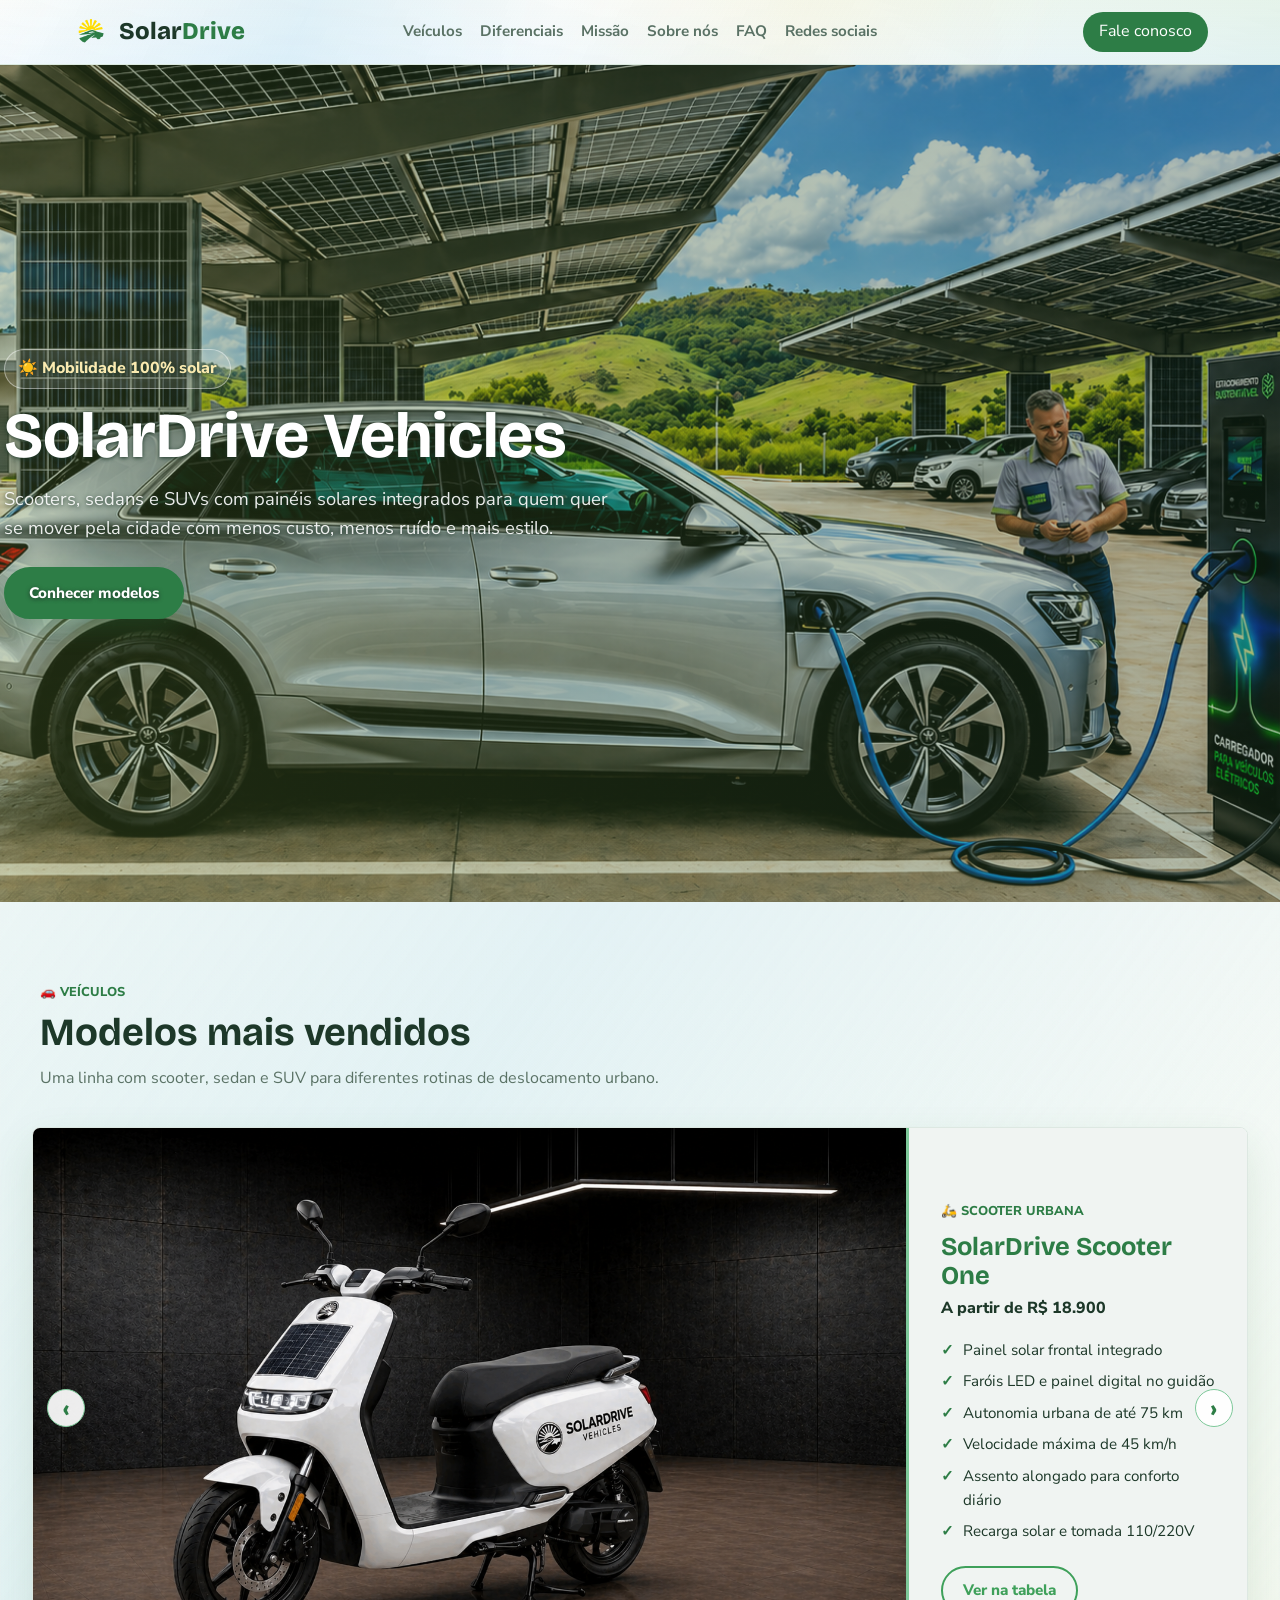
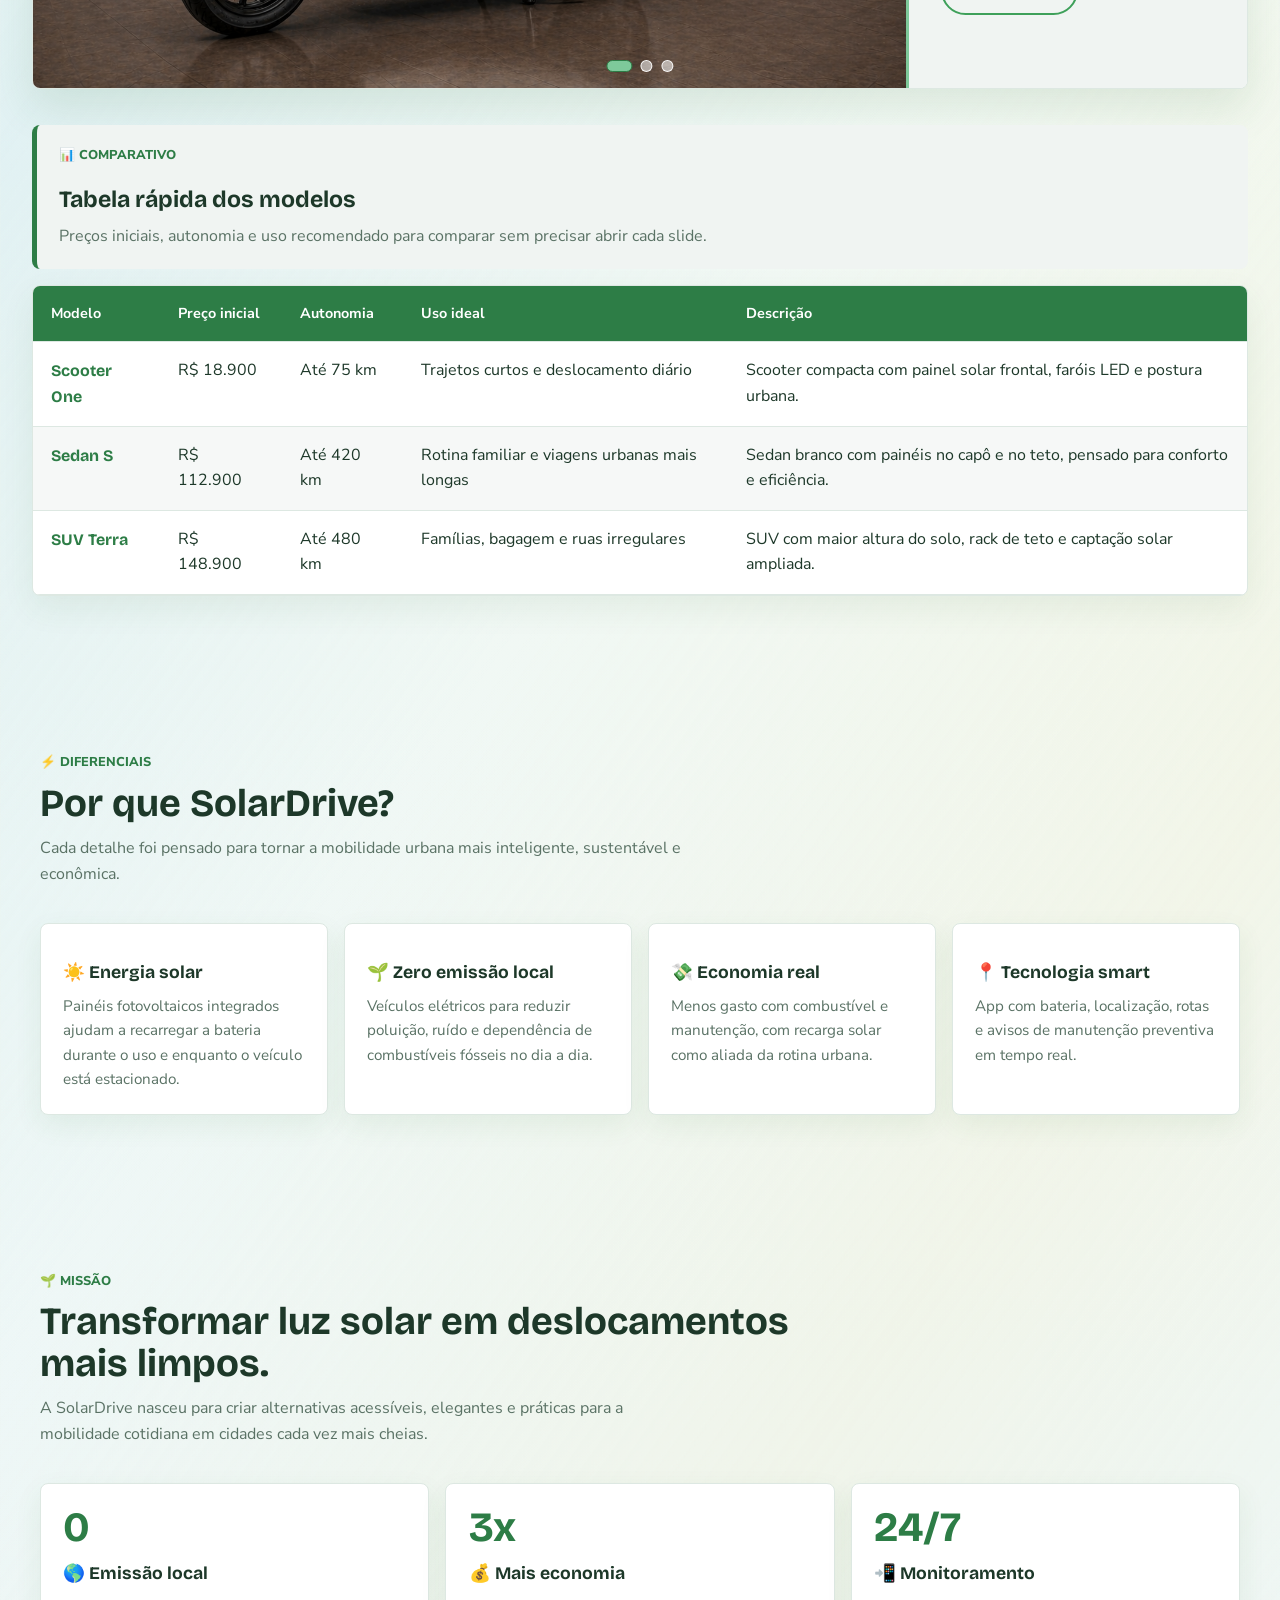
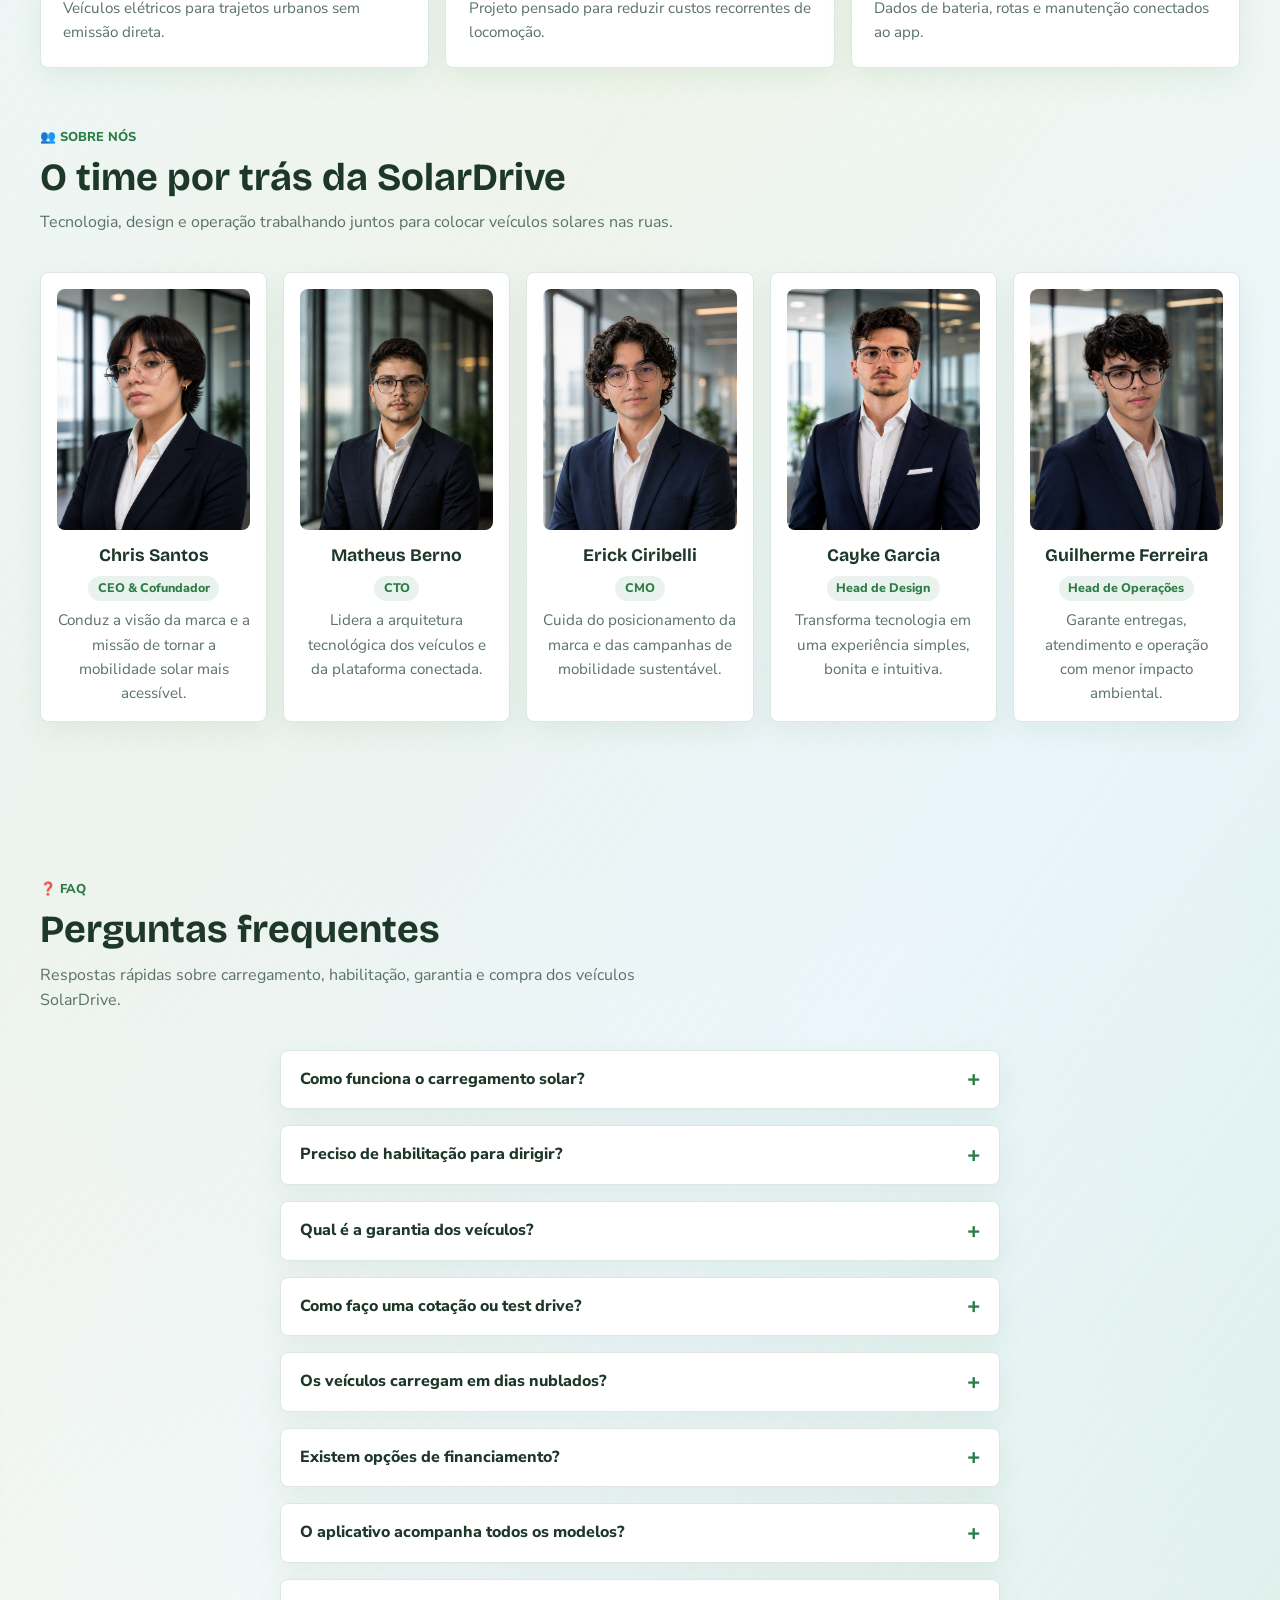
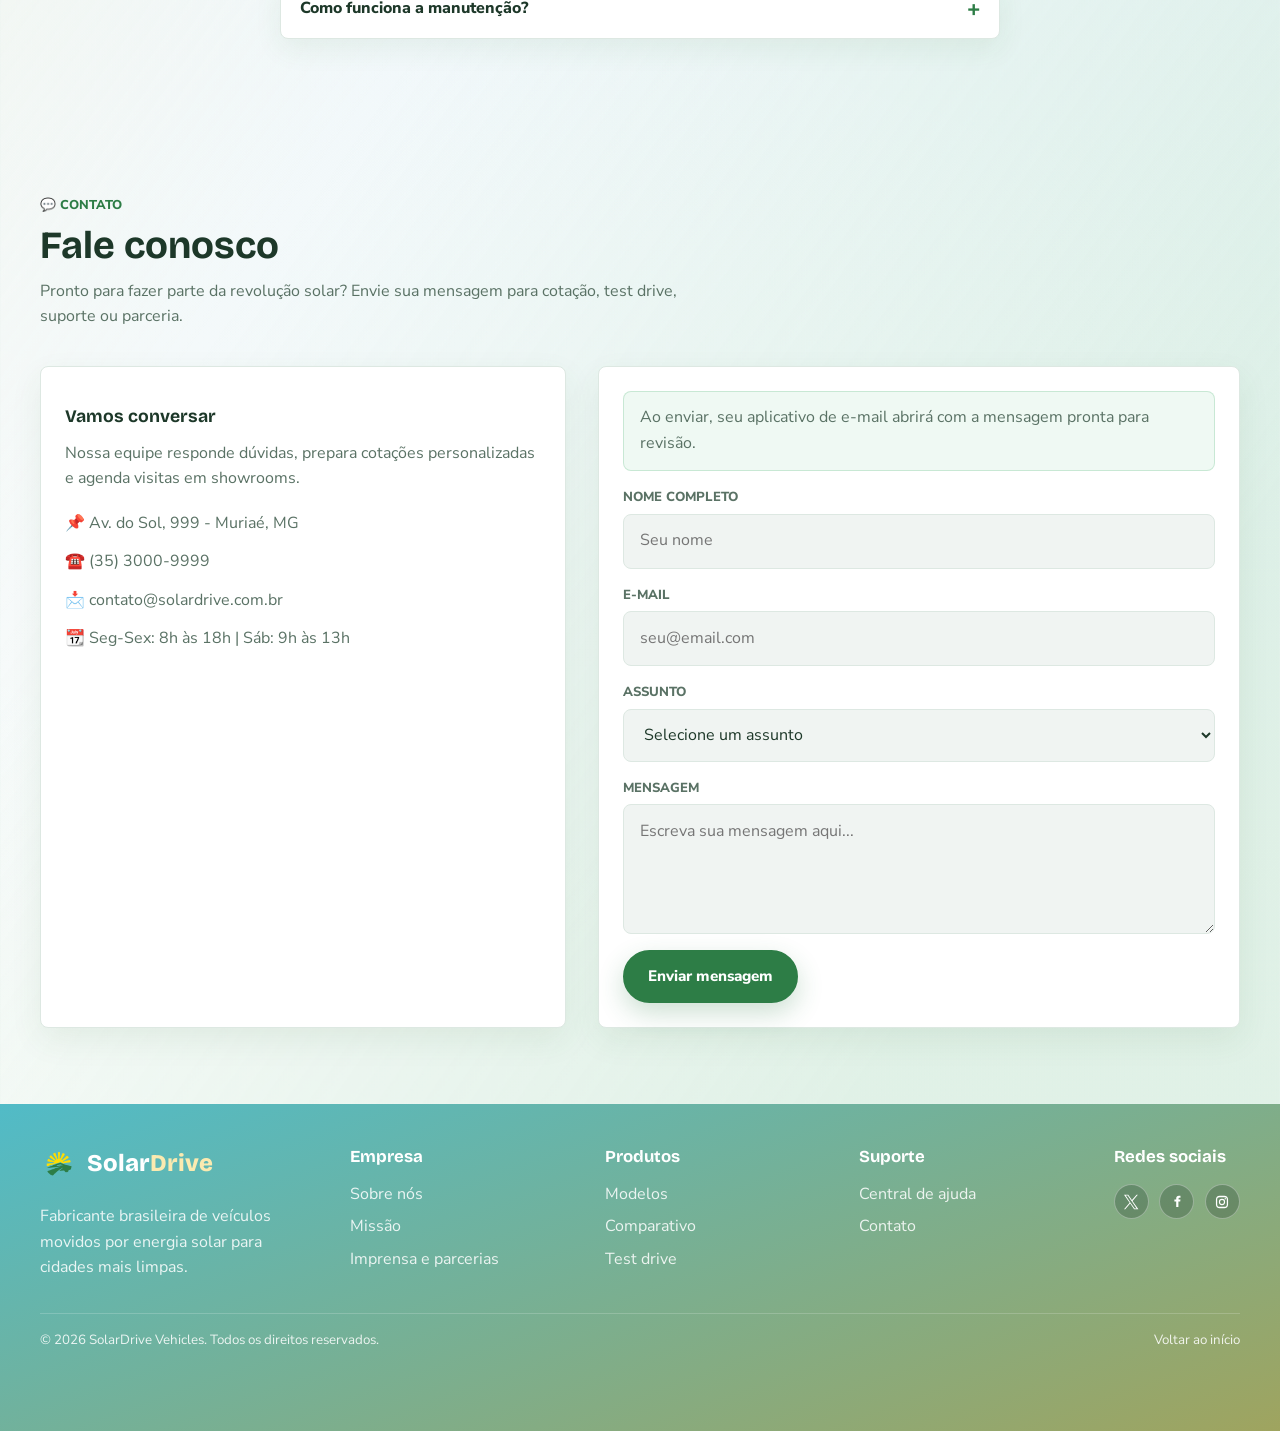
==== commit 0372562b: "responsividade fix" ====
--- a/index.html
+++ b/index.html
@@ -96,8 +96,9 @@
               </li>
             </ul>
           </li>
-          <li><a href="#contato" class="botao-menu">Fale conosco</a></li>
         </ul>
+
+        <a href="#contato" class="botao-menu">Fale conosco</a>
       </nav>
     </header>
 
@@ -447,7 +448,7 @@
                 src="assets/img/chris.jpeg"
                 alt="Foto de Chris, CEO e cofundador da SolarDrive"
               />
-              <h3>Chris</h3>
+              <h3>Chris Santos</h3>
               <p class="cargo">CEO &amp; Cofundador</p>
               <p>
                 Conduz a visão da marca e a missão de tornar a mobilidade solar
@@ -480,7 +481,7 @@
 
             <li class="card-time">
               <img src="assets/img/Cayke.png" alt="Foto de Cayke" />
-              <h3>Cayke</h3>
+              <h3>Cayke Garcia</h3>
               <p class="cargo">Head de Design</p>
               <p>
                 Transforma tecnologia em uma experiência simples, bonita e
@@ -490,7 +491,7 @@
 
             <li class="card-time">
               <img src="assets/img/Guilherme.jpeg" alt="Foto de Guilherme" />
-              <h3>Guilherme</h3>
+              <h3>Guilherme Ferreira</h3>
               <p class="cargo">Head de Operações</p>
               <p>
                 Garante entregas, atendimento e operação com menor impacto
@@ -801,6 +802,54 @@
             <li><a href="#contato">Contato</a></li>
           </ul>
         </nav>
+
+        <nav class="redes-rodape" aria-label="Redes sociais">
+          <h2>Redes sociais</h2>
+          <ul>
+            <li>
+              <a
+                href="https://x.com"
+                target="_blank"
+                rel="noopener noreferrer"
+                aria-label="Abrir X/Twitter"
+              >
+                <img
+                  src="assets/img/icone-x.svg"
+                  alt=""
+                  aria-hidden="true"
+                />
+              </a>
+            </li>
+            <li>
+              <a
+                href="https://www.facebook.com"
+                target="_blank"
+                rel="noopener noreferrer"
+                aria-label="Abrir Facebook"
+              >
+                <img
+                  src="assets/img/icone-facebook.svg"
+                  alt=""
+                  aria-hidden="true"
+                />
+              </a>
+            </li>
+            <li>
+              <a
+                href="https://www.instagram.com"
+                target="_blank"
+                rel="noopener noreferrer"
+                aria-label="Abrir Instagram"
+              >
+                <img
+                  src="assets/img/icone-instagram.svg"
+                  alt=""
+                  aria-hidden="true"
+                />
+              </a>
+            </li>
+          </ul>
+        </nav>
       </section>
 
       <p class="final-rodape">
--- a/assets/css/index.css
+++ b/assets/css/index.css
@@ -31,7 +31,13 @@
   position: relative;
   overflow: hidden;
   background:
-    linear-gradient(180deg, #f7faf8 0%, #eef7f1 34%, #eaf5fb 68%, #f7faf8 100%),
+    linear-gradient(
+      180deg,
+      var(--creme) 0%,
+      var(--verde-fundo) 34%,
+      var(--azul-fundo) 68%,
+      var(--creme) 100%
+    ),
     var(--creme);
 }
 
@@ -69,6 +75,7 @@
 img {
   display: block;
   max-width: 100%;
+  height: auto;
 }
 
 a {
@@ -103,7 +110,7 @@
    Estrutura compartilhada das seções
    ================================================== */
 .secao {
-  padding: clamp(4rem, 6vw, 5rem) clamp(1rem, 4vw, 2rem);
+  padding: clamp(3.25rem, 6vw, 5rem) clamp(1rem, 4vw, 2rem);
 }
 
 .secao > * {
@@ -123,7 +130,7 @@
   max-width: 820px;
   color: var(--escuro);
   font-family: var(--fonte-titulo);
-  font-size: 2.4rem;
+  font-size: clamp(1.85rem, 4vw, 2.4rem);
   line-height: 1.08;
   letter-spacing: 0;
 }
@@ -131,7 +138,7 @@
 .titulo-secao h3 {
   color: var(--escuro);
   font-family: var(--fonte-titulo);
-  font-size: 1.45rem;
+  font-size: clamp(1.2rem, 3vw, 1.45rem);
   line-height: 1.2;
   letter-spacing: 0;
 }
@@ -163,11 +170,13 @@
   align-items: center;
   justify-content: center;
   width: max-content;
+  max-width: 100%;
   min-height: 44px;
   border-radius: 999px;
   font-family: var(--fonte-ui);
   font-size: 0.95rem;
   font-weight: 800;
+  text-align: center;
   transition:
     background-color 0.2s ease,
     border-color 0.2s ease,
@@ -252,8 +261,8 @@
   position: relative;
   z-index: 1;
   display: grid;
-  grid-template-columns: auto minmax(0, 1fr);
-  gap: 20%;
+  grid-template-columns: minmax(170px, 1fr) auto minmax(170px, 1fr);
+  gap: clamp(1rem, 4vw, 3rem);
   align-items: center;
   max-width: 1200px;
   margin-inline: auto;
@@ -265,6 +274,7 @@
   align-items: center;
   gap: 0.55rem;
   flex: 0 0 auto;
+  justify-self: start;
   border-bottom: 2px solid transparent;
 }
 
@@ -290,8 +300,10 @@
 .links-menu {
   display: flex;
   align-items: center;
-  justify-content: flex-end;
-  gap: 1.45rem;
+  justify-content: center;
+  justify-self: center;
+  min-width: 0;
+  gap: clamp(0.75rem, 1.4vw, 1.45rem);
   color: var(--cinza-texto);
   font-family: var(--fonte-ui);
   font-size: 0.95rem;
@@ -300,12 +312,9 @@
 
 .links-menu > li {
   display: flex;
+  flex: 0 0 auto;
   align-items: center;
   min-height: 40px;
-}
-
-.links-menu > li:last-child {
-  margin-left: auto;
 }
 
 .links-menu > li > a {
@@ -323,11 +332,17 @@
 }
 
 .botao-menu {
+  display: inline-flex;
+  align-items: center;
+  justify-content: center;
+  justify-self: end;
+  min-height: 40px;
   padding: 0 1rem;
   border: 0;
   border-radius: 999px;
   background: var(--verde-folha);
   color: var(--branco);
+  white-space: nowrap;
 }
 
 .botao-menu:hover {
@@ -356,6 +371,7 @@
   font-size: 0.95rem;
   font-weight: 700;
   line-height: 1;
+  white-space: nowrap;
 }
 
 .redes:hover .botao-redes,
@@ -426,7 +442,7 @@
 .banner {
   display: grid;
   align-items: center;
-  min-height: 93vh;
+  min-height: clamp(520px, 93vh, 860px);
   padding: clamp(4rem, 8vw, 7rem) clamp(1rem, 4vw, 2rem);
   background:
     linear-gradient(60deg, rgba(95, 128, 52, 0.342), rgba(18, 56, 37, 0.356)),
@@ -456,7 +472,7 @@
 .banner h1 {
   max-width: 720px;
   font-family: var(--fonte-titulo);
-  font-size: 4rem;
+  font-size: clamp(2.45rem, 7vw, 4rem);
   line-height: 0.98;
   letter-spacing: 0;
 }
@@ -465,7 +481,7 @@
   max-width: 610px;
   margin: 1rem 0 1.5rem;
   color: rgba(255, 255, 255, 0.9);
-  font-size: 1.15rem;
+  font-size: clamp(1rem, 2.2vw, 1.15rem);
 }
 
 /* ==================================================
@@ -491,15 +507,22 @@
 }
 
 input[name="slider"] {
-  position: absolute;
+  /*
+    O radio controla o carrossel, mas fica fixo e invisível para evitar que
+    o navegador role a página ao clicar nas setas ou bolinhas.
+  */
+  position: fixed;
+  top: 0;
+  left: 0;
   width: 1px;
   height: 1px;
   margin: -1px;
   padding: 0;
   border: 0;
   opacity: 0;
+  pointer-events: none;
   overflow: hidden;
-  clip: rect(0, 0, 0, 0);
+  clip-path: inset(50%);
 }
 
 .lista-slides {
@@ -510,7 +533,7 @@
 
 .slide-produto {
   display: grid;
-  grid-template-columns: minmax(0, 2.3fr) minmax(320px, 0.9fr);
+  grid-template-columns: minmax(0, 2.3fr) minmax(280px, 0.9fr);
   width: 33.333%;
   flex: 0 0 33.333%;
   min-height: 560px;
@@ -530,6 +553,7 @@
   display: flex;
   flex-direction: column;
   justify-content: center;
+  min-width: 0;
   padding: 2rem;
   background: var(--cinza-areia);
   border-left: 3px solid var(--verde-claro);
@@ -683,10 +707,12 @@
 
 .rolagem-tabela {
   overflow-x: auto;
+  max-width: 100%;
   border: 1px solid var(--cinza-suave);
   border-radius: 8px;
   background: var(--branco);
   box-shadow: 0 12px 32px rgba(45, 106, 45, 0.08);
+  -webkit-overflow-scrolling: touch;
 }
 
 .tabela-modelos {
@@ -849,12 +875,23 @@
    ================================================== */
 .lista-faq {
   display: grid;
-  grid-template-columns: repeat(2, minmax(0, 1fr));
+  align-items: center;
+  grid-template-columns: 1fr;
+  max-width: 720px;
   gap: 1rem;
 }
 
 .lista-faq details {
   overflow: hidden;
+  transition: /* transição suave */
+    border-color 0.22s ease,
+    box-shadow 0.22s ease,
+    transform 0.42s ease;
+}
+
+.lista-faq details[open] {
+  border-color: rgba(45, 125, 70, 0.28);
+  box-shadow: 0 16px 34px rgba(45, 106, 45, 0.12);
 }
 
 .lista-faq summary {
@@ -878,16 +915,22 @@
   color: var(--verde-folha);
   font-size: 1.4rem;
   line-height: 1;
+  transition: /* transição bonitinha girando */
+    color 0.22s ease,
+    transform 0.22s ease;
 }
 
 .lista-faq details[open] summary::after {
-  content: "\2212";
+  content: "-";
+  color: var(--verde-medio);
+  transform: rotate(180deg);
 }
 
 .resposta-faq {
   padding: 0 1.2rem 1.2rem;
   border-top: 1px solid var(--cinza-suave);
   color: var(--cinza-texto);
+  transform-origin: top;
 }
 
 .resposta-faq p {
@@ -1008,7 +1051,7 @@
 
 .conteudo-rodape {
   display: grid;
-  grid-template-columns: 1.4fr repeat(3, minmax(150px, 1fr));
+  grid-template-columns: 1.25fr repeat(3, minmax(130px, 1fr)) auto;
   gap: 2rem;
   max-width: 1200px;
   margin-inline: auto;
@@ -1040,6 +1083,45 @@
   display: grid;
   gap: 0.45rem;
   margin-top: 0.65rem;
+}
+
+.redes-rodape {
+  justify-self: end;
+}
+
+.redes-rodape h2 {
+  white-space: nowrap;
+}
+
+.redes-rodape ul {
+  display: flex;
+  align-items: center;
+  gap: 0.65rem;
+  margin-top: 0.8rem;
+}
+
+.redes-rodape a {
+  display: grid;
+  place-items: center;
+  width: 2.2rem;
+  height: 2.2rem;
+  border: 1px solid rgba(255, 255, 255, 0.34);
+  border-radius: 999px;
+  background: rgba(29, 56, 41, 0.28);
+  transition:
+    background-color 0.2s ease,
+    transform 0.2s ease;
+}
+
+.redes-rodape a:hover {
+  background: rgba(29, 56, 41, 0.5);
+  transform: translateY(-2px);
+}
+
+.redes-rodape img {
+  width: 1rem;
+  height: 1rem;
+  object-fit: contain;
 }
 
 .rodape a:hover {
@@ -1056,6 +1138,20 @@
 }
 
 @media (max-width: 1100px) {
+  .conteudo-rodape {
+    grid-template-columns: repeat(2, minmax(0, 1fr));
+  }
+
+  .redes-rodape {
+    grid-column: 1 / -1;
+    justify-self: center;
+    text-align: center;
+  }
+
+  .redes-rodape ul {
+    justify-content: center;
+  }
+
   .lista-diferenciais,
   .lista-time {
     grid-template-columns: repeat(2, minmax(0, 1fr));
@@ -1069,39 +1165,100 @@
     height: 420px;
   }
 
+  /* Quando o slide empilha, setas e bolinhas continuam sobre a imagem. */
+  .seta {
+    top: 210px;
+  }
+
+  .bolinhas {
+    top: 388px;
+    bottom: auto;
+  }
+
   .info-produto {
     border-top: 3px solid var(--verde-claro);
     border-left: 0;
   }
 }
 
-@media (max-width: 820px) {
+@media (max-width: 980px) {
+  :root {
+    --anchor-offset: 11.25rem;
+    --anchor-offset-table: 12.25rem;
+    --anchor-offset-team: 11.75rem;
+  }
+
   .menu {
-    align-items: flex-start;
     grid-template-columns: 1fr;
+    justify-items: center;
+    gap: 0.65rem;
+  }
+
+  .menu > .logo {
+    justify-self: center;
   }
 
   .links-menu {
     width: 100%;
-    justify-content: flex-start;
+    justify-content: center;
     flex-wrap: wrap;
+    gap: 0.45rem 0.65rem;
     overflow: visible;
+    padding-bottom: 0.05rem;
+  }
+
+  .links-menu > li > a,
+  .botao-redes {
+    min-height: 34px;
+    padding: 0 0.7rem;
+    border: 1px solid rgba(45, 125, 70, 0.16);
+    border-radius: 999px;
+    background: rgba(255, 255, 255, 0.42);
+  }
+
+  .links-menu > li > a:hover,
+  .redes:hover .botao-redes,
+  .redes:focus-within .botao-redes {
+    border-color: var(--verde-claro);
+    background: rgba(255, 255, 255, 0.72);
+  }
+
+  .botao-menu {
+    justify-self: center;
+    min-height: 38px;
+  }
+}
+
+@media (max-width: 820px) {
+  :root {
+    --anchor-offset: 11.25rem;
+    --anchor-offset-table: 12rem;
+    --anchor-offset-team: 11.75rem;
+  }
+
+  .menu {
+    align-items: center;
+    grid-template-columns: 1fr;
+  }
+
+  .links-menu {
+    justify-content: center;
+    gap: 0.35rem 1rem;
     padding-bottom: 0.25rem;
   }
 
-  .links-menu > li:last-child {
-    margin-left: 0;
+  .links-menu > li {
+    min-height: 34px;
   }
 
   .lista-redes {
-    left: 0;
-    right: auto;
-    transform: translateY(-0.2rem);
+    left: 50%;
+    transform: translate(-50%, -0.2rem);
   }
 
   .redes:hover .lista-redes,
   .redes:focus-within .lista-redes {
-    transform: translateY(0);
+    transform: translate(-50%, 0);
   }
 
   .lista-missao,
@@ -1111,47 +1268,185 @@
     grid-template-columns: 1fr;
   }
 
-  .banner h1 {
-    font-size: 3rem;
+  .rodape,
+  .conteudo-rodape,
+  .marca-rodape,
+  .rodape nav,
+  .final-rodape {
+    text-align: center;
+  }
+
+  .conteudo-rodape {
+    justify-items: center;
+  }
+
+  .marca-rodape .logo {
+    justify-content: center;
+  }
+
+  .marca-rodape p {
+    margin-inline: auto;
+  }
+
+  .rodape ul {
+    justify-items: center;
+  }
+
+  .secao {
+    padding-block: 3.4rem;
   }
 
   .texto-inicio {
     transform: none;
   }
 
-  .titulo-secao h2 {
-    font-size: 2rem;
-  }
-
   .foto-produto {
     height: 320px;
   }
+
+  .seta {
+    top: 160px;
+  }
+
+  .bolinhas {
+    top: 288px;
+  }
 }
 
 @media (max-width: 560px) {
+  :root {
+    --anchor-offset: 7.25rem;
+    --anchor-offset-table: 8rem;
+    --anchor-offset-team: 7.75rem;
+  }
+
+  .cabecalho {
+    position: sticky;
+  }
+
+  .menu {
+    grid-template-columns: minmax(0, 1fr) auto;
+    align-items: center;
+    justify-items: stretch;
+    gap: 0.45rem 0.7rem;
+    padding: 0.45rem 0.85rem 0.55rem;
+  }
+
+  .menu > .logo {
+    justify-self: start;
+  }
+
+  .texto-logo {
+    font-size: 1.35rem;
+  }
+
+  .links-menu {
+    grid-column: 1 / -1;
+    display: flex;
+    flex-wrap: wrap;
+    justify-content: center;
+    gap: 0.35rem;
+    overflow: visible;
+    font-size: 0.8rem;
+  }
+
+  .links-menu > li {
+    width: auto;
+    flex: 0 0 auto;
+  }
+
+  .links-menu > li > a,
+  .botao-redes {
+    width: auto;
+    min-height: 28px;
+    padding: 0 0.55rem;
+  }
+
+  .botao-menu {
+    grid-column: 2;
+    grid-row: 1;
+    justify-self: end;
+    width: auto;
+    min-height: 34px;
+    padding-inline: 0.75rem;
+    font-size: 0.84rem;
+  }
+
+  .lista-redes {
+    left: 50%;
+    right: auto;
+    gap: 0.45rem;
+    padding: 0.55rem;
+    transform: translate(-50%, -0.2rem);
+  }
+
+  .redes:hover .lista-redes,
+  .redes:focus-within .lista-redes {
+    transform: translate(-50%, 0);
+  }
+
+  .lista-redes a {
+    width: 3.2rem;
+    height: 2rem;
+  }
+
   .lista-diferenciais,
   .lista-time {
     grid-template-columns: 1fr;
   }
 
+  .secao {
+    padding-block: 3rem;
+  }
+
   .banner {
-    min-height: 76vh;
-  }
-
-  .banner h1 {
-    font-size: 2.45rem;
+    min-height: clamp(500px, 82vh, 680px);
+    padding-block: 3.5rem;
+    background-position: 58% center;
+  }
+
+  .selo-inicio {
+    font-size: 0.86rem;
+  }
+
+  .botao-principal,
+  .botao-secundario {
+    width: 100%;
   }
 
   .slide-produto {
     min-height: auto;
   }
 
+  .foto-produto {
+    height: clamp(230px, 64vw, 300px);
+  }
+
+  .seta {
+    top: clamp(7rem, 32vw, 9.3rem);
+    width: 34px;
+    height: 34px;
+  }
+
+  .bolinhas {
+    top: clamp(12.4rem, 56vw, 16.75rem);
+  }
+
   .info-produto {
     padding: 1.3rem;
   }
 
+  .titulo-tabela {
+    padding: 1rem;
+  }
+
   .tabela-modelos {
-    min-width: 700px;
+    min-width: 680px;
+  }
+
+  .tabela-modelos th,
+  .tabela-modelos td {
+    padding: 0.85rem;
   }
 
   .final-rodape {
@@ -1159,9 +1454,60 @@
   }
 }
 
+@media (max-width: 380px) {
+  :root {
+    --anchor-offset: 7.5rem;
+    --anchor-offset-table: 8.25rem;
+    --anchor-offset-team: 8rem;
+  }
+
+  .imagem-logo {
+    width: 32px;
+    height: 32px;
+  }
+
+  .texto-logo {
+    font-size: 1.28rem;
+  }
+
+  .links-menu {
+    gap: 0.3rem;
+    font-size: 0.76rem;
+  }
+
+  .secao {
+    padding-inline: 0.85rem;
+  }
+
+  .info-produto {
+    padding: 1rem;
+  }
+
+  .tabela-modelos {
+    min-width: 620px;
+  }
+}
+
+@media (max-width: 900px) and (max-height: 560px) {
+  :root {
+    --anchor-offset: 1rem;
+    --anchor-offset-table: 1rem;
+    --anchor-offset-team: 1rem;
+  }
+
+  .cabecalho {
+    position: static;
+  }
+
+  .banner {
+    min-height: 500px;
+    padding-block: 3rem;
+  }
+}
+
 @media (prefers-reduced-motion: reduce) {
   html {
-    scroll-behavior: smooth;
+    scroll-behavior: auto;
   }
 
   *,
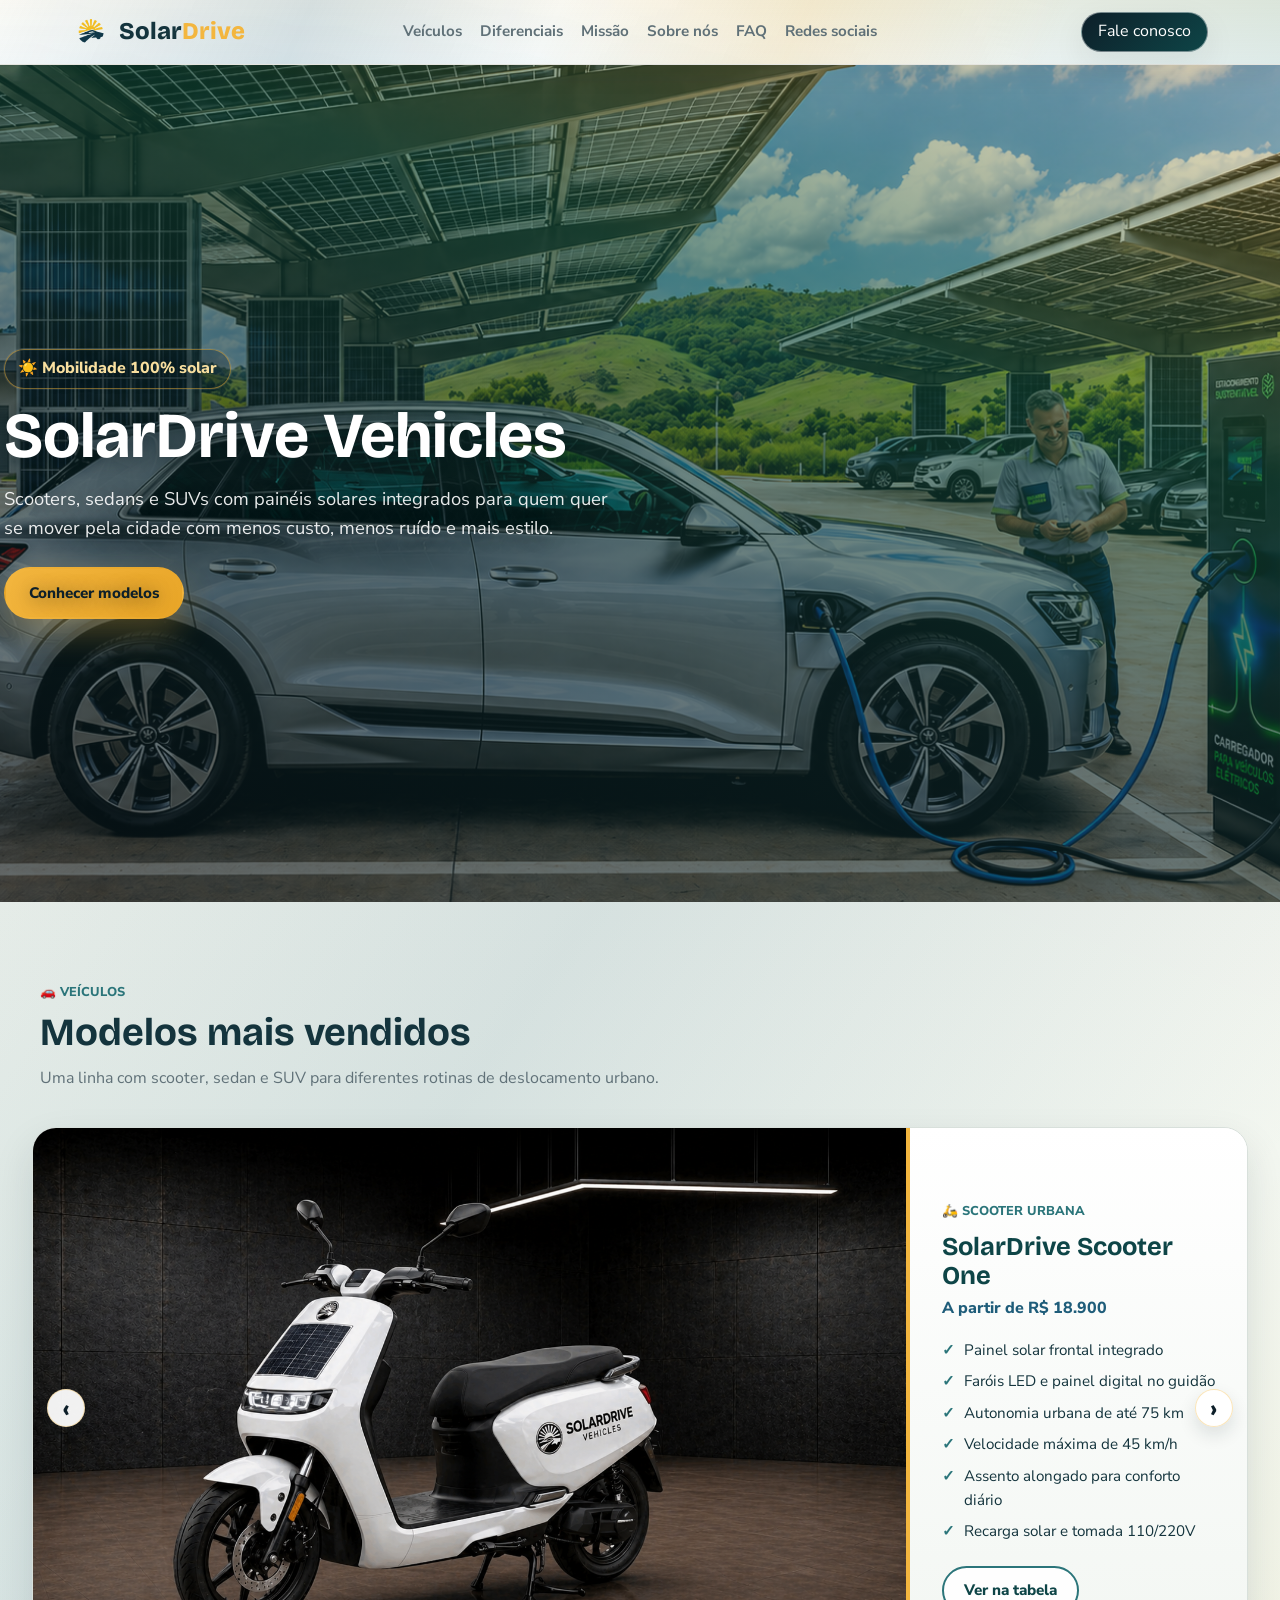
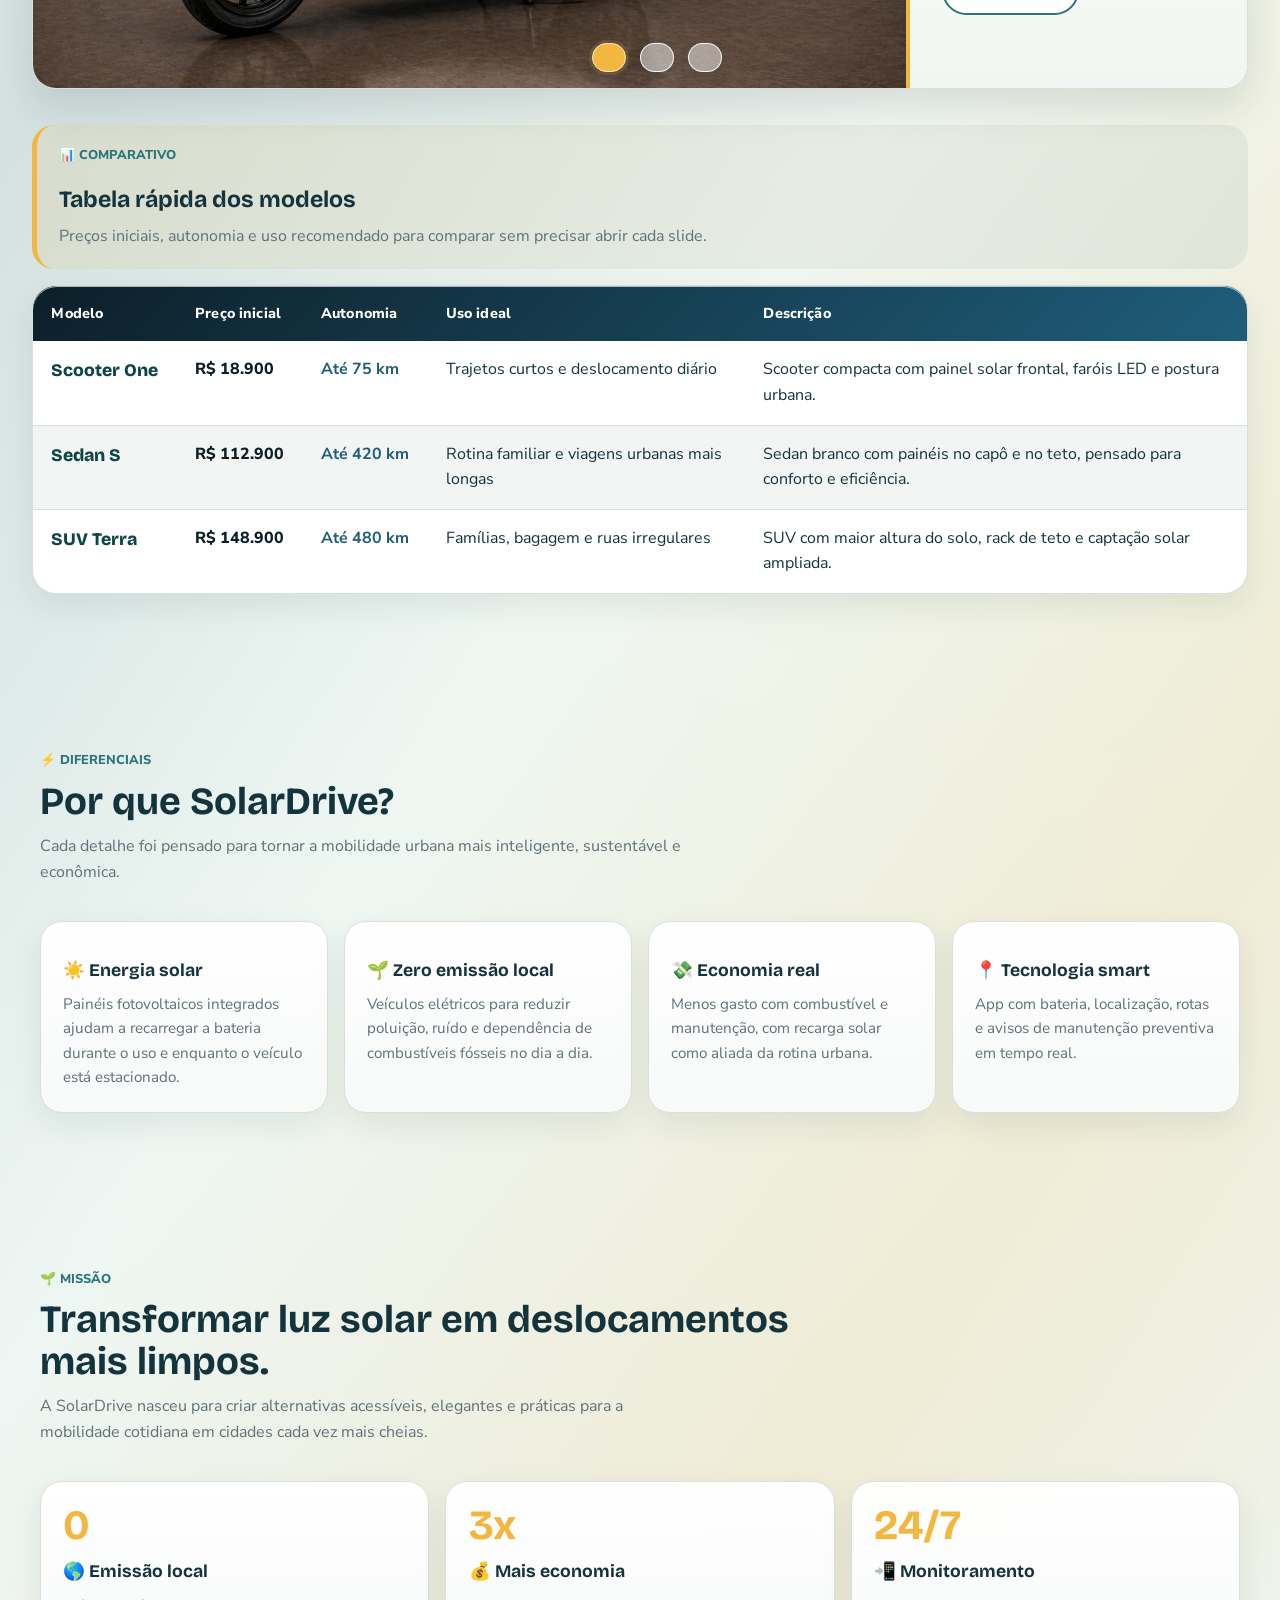
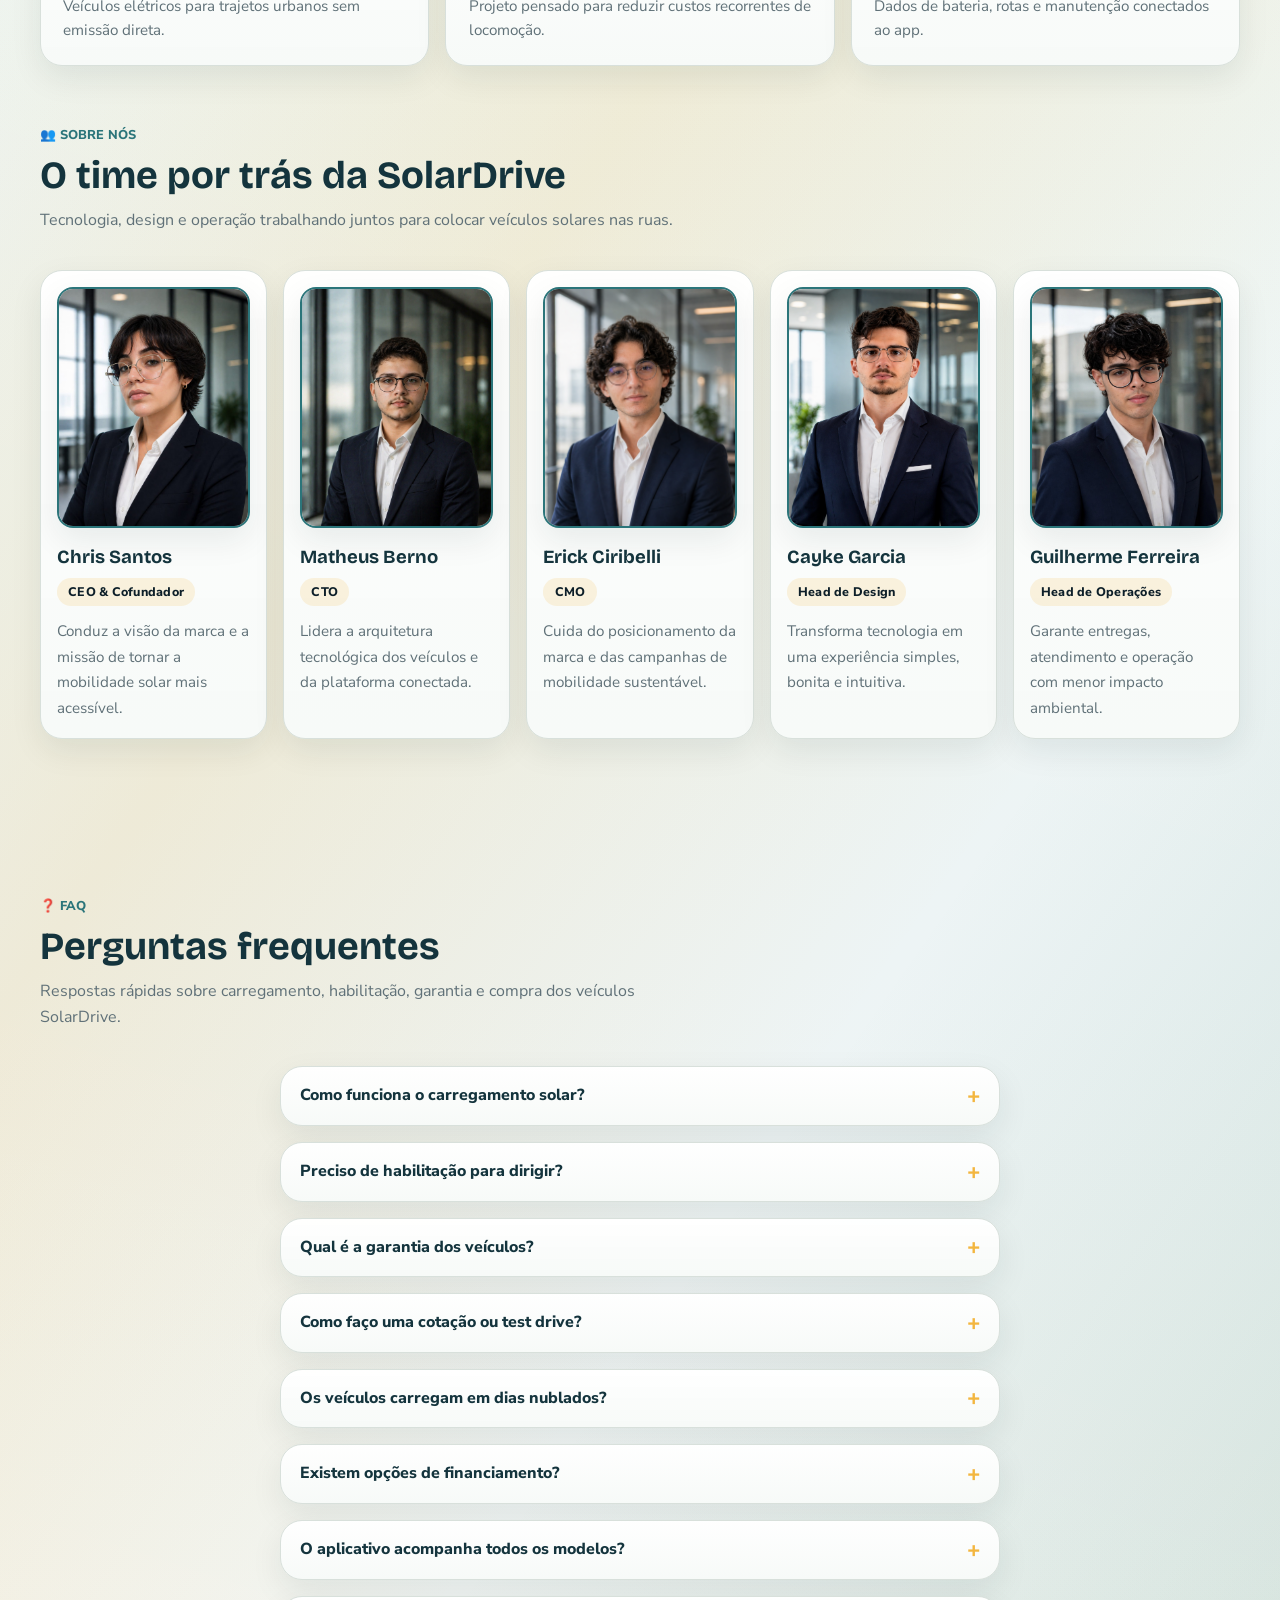
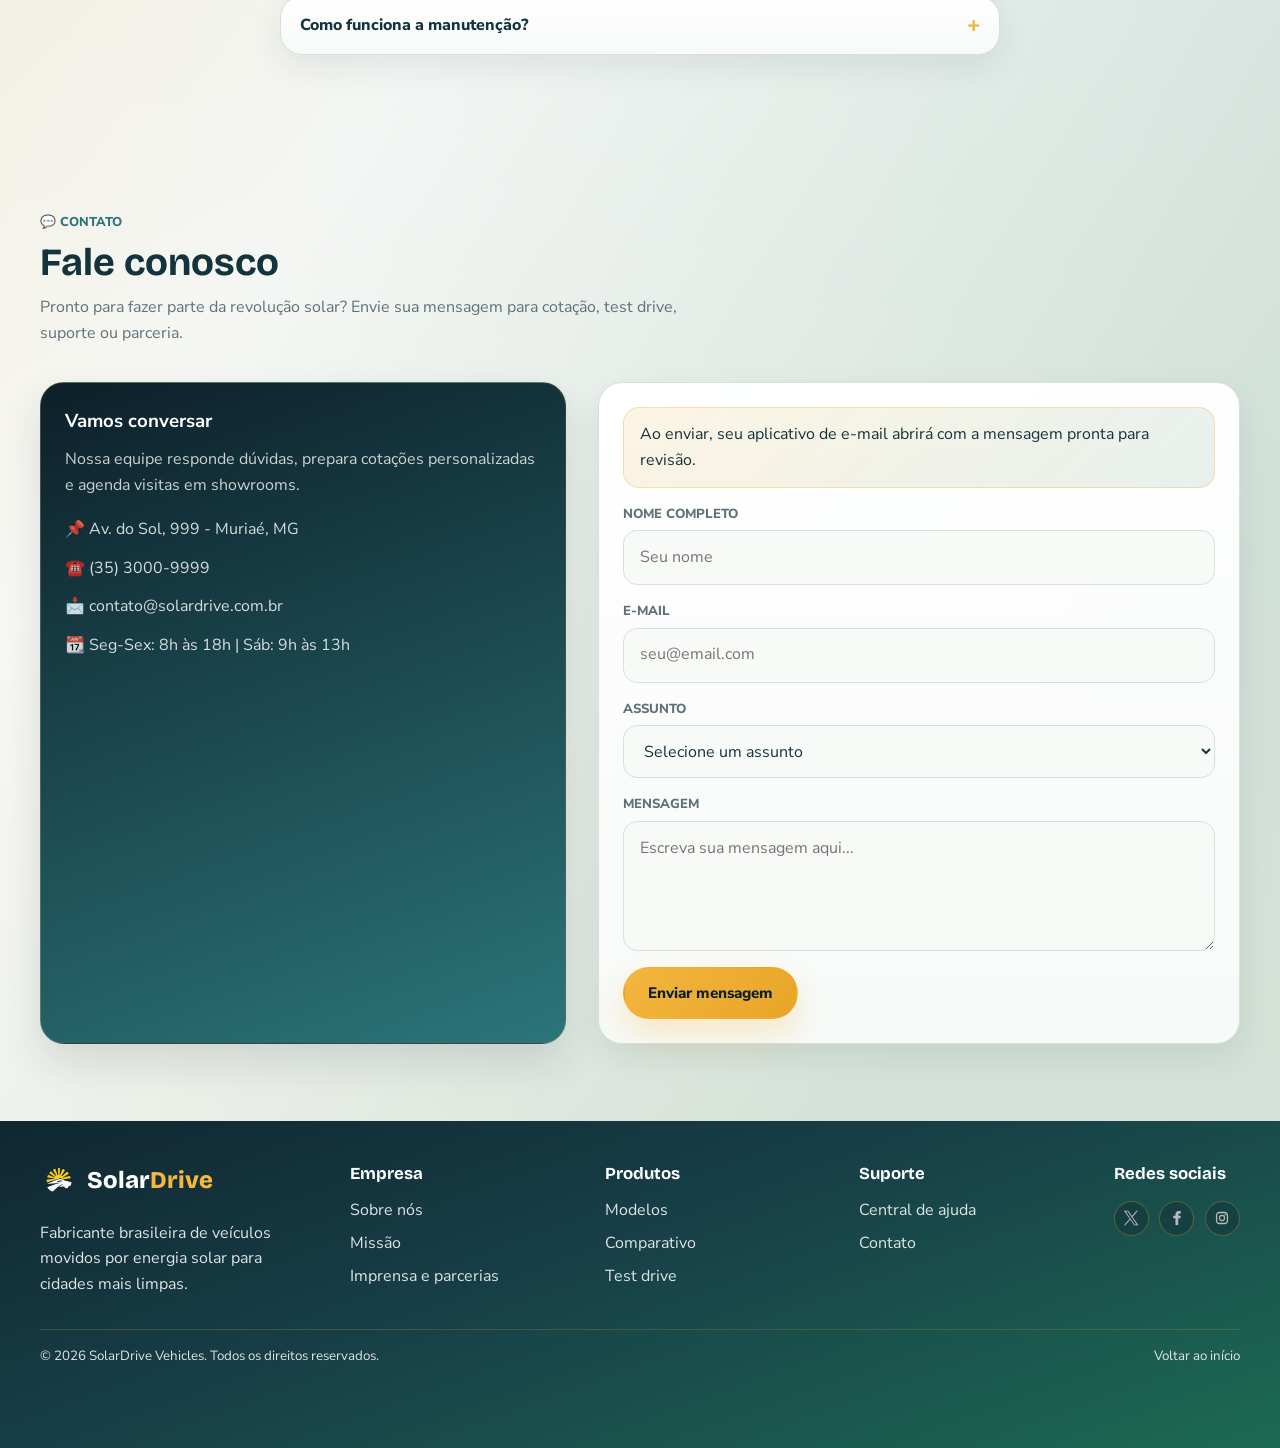
==== commit d10bca8d: "MERGE FINAL VERSION versao final" ====
--- a/index.html
+++ b/index.html
@@ -59,7 +59,7 @@
                   <img
                     class="icone-rede"
                     src="assets/img/icone-x.svg"
-                    alt=""
+                    alt="x"
                     aria-hidden="true"
                   />
                 </a>
@@ -74,7 +74,7 @@
                   <img
                     class="icone-rede"
                     src="assets/img/icone-facebook.svg"
-                    alt=""
+                    alt="facebook"
                     aria-hidden="true"
                   />
                 </a>
@@ -89,7 +89,7 @@
                   <img
                     class="icone-rede"
                     src="assets/img/icone-instagram.svg"
-                    alt=""
+                    alt="instagram"
                     aria-hidden="true"
                   />
                 </a>
@@ -133,10 +133,26 @@
         </header>
 
         <section class="carrossel" aria-label="Carrossel de produtos">
-          <!-- Inputs invisíveis mantêm o carrossel funcional sem scripts. -->
-          <input type="radio" name="slider" id="slide1" checked />
-          <input type="radio" name="slider" id="slide2" />
-          <input type="radio" name="slider" id="slide3" />
+          <!-- Radios visiveis mantem o carrossel acessivel sem scripts. -->
+          <input
+            type="radio"
+            name="slider"
+            id="slide1"
+            aria-label="Selecionar SolarDrive Scooter One"
+            checked
+          />
+          <input
+            type="radio"
+            name="slider"
+            id="slide2"
+            aria-label="Selecionar SolarDrive Sedan S"
+          />
+          <input
+            type="radio"
+            name="slider"
+            id="slide3"
+            aria-label="Selecionar SolarDrive SUV Terra"
+          />
 
           <div class="lista-slides">
             <article class="slide-produto">
@@ -255,11 +271,6 @@
             &#8250;
           </label>
 
-          <nav class="bolinhas" aria-label="Selecionar modelo">
-            <label for="slide1" title="Scooter One"></label>
-            <label for="slide2" title="Sedan S"></label>
-            <label for="slide3" title="SUV Terra"></label>
-          </nav>
         </section>
 
         <section
@@ -764,7 +775,7 @@
         <article class="marca-rodape">
           <a href="#inicio" class="logo">
             <img
-              src="assets/img/logo-colorida.png"
+              src="assets/img/logo-coloridaFOOTER.png"
               alt=""
               class="imagem-logo"
               aria-hidden="true"
@@ -813,11 +824,7 @@
                 rel="noopener noreferrer"
                 aria-label="Abrir X/Twitter"
               >
-                <img
-                  src="assets/img/icone-x.svg"
-                  alt=""
-                  aria-hidden="true"
-                />
+                <img src="assets/img/icone-x.svg" alt="" aria-hidden="true" />
               </a>
             </li>
             <li>
--- a/assets/css/index.css
+++ b/assets/css/index.css
@@ -19,8 +19,8 @@
 
 body {
   min-width: 320px;
-  background: var(--creme);
-  color: var(--escuro);
+  background: var(--cor-fundo);
+  color: var(--cor-texto);
   font-family: var(--fonte-corpo);
   font-size: 1rem;
   line-height: 1.6;
@@ -30,15 +30,7 @@
 main {
   position: relative;
   overflow: hidden;
-  background:
-    linear-gradient(
-      180deg,
-      var(--creme) 0%,
-      var(--verde-fundo) 34%,
-      var(--azul-fundo) 68%,
-      var(--creme) 100%
-    ),
-    var(--creme);
+  background: var(--gradiente-fundo), var(--cor-fundo);
 }
 
 /* Camada contínua de reflexo: fica atrás das seções e evita cortes secos. */
@@ -52,17 +44,17 @@
     linear-gradient(
       125deg,
       transparent 0%,
-      rgba(159, 212, 238, 0.2) 22%,
+      rgba(31, 93, 122, 0.14) 22%,
       transparent 38%,
-      rgba(250, 234, 176, 0.18) 54%,
+      rgba(243, 182, 63, 0.16) 54%,
       transparent 70%,
-      rgba(126, 201, 154, 0.2) 92%
+      rgba(43, 122, 92, 0.18) 92%
     ),
     linear-gradient(
       18deg,
-      rgba(255, 255, 255, 0.32) 0%,
+      rgba(255, 255, 255, 0.3) 0%,
       transparent 30%,
-      rgba(255, 255, 255, 0.18) 62%,
+      rgba(255, 255, 255, 0.14) 62%,
       transparent 100%
     );
 }
@@ -78,6 +70,9 @@
   height: auto;
 }
 
+img[src*=".svg"] {
+  filter: saturate(0);
+}
 a {
   color: inherit;
   text-decoration: none;
@@ -102,7 +97,7 @@
 select:focus-visible,
 textarea:focus-visible,
 label:focus-visible {
-  outline: 3px solid var(--amarelo-sol);
+  outline: 3px solid var(--cor-foco);
   outline-offset: 3px;
 }
 
@@ -128,7 +123,7 @@
 
 .titulo-secao h2 {
   max-width: 820px;
-  color: var(--escuro);
+  color: var(--cor-texto);
   font-family: var(--fonte-titulo);
   font-size: clamp(1.85rem, 4vw, 2.4rem);
   line-height: 1.08;
@@ -136,7 +131,7 @@
 }
 
 .titulo-secao h3 {
-  color: var(--escuro);
+  color: var(--cor-texto);
   font-family: var(--fonte-titulo);
   font-size: clamp(1.2rem, 3vw, 1.45rem);
   line-height: 1.2;
@@ -146,7 +141,7 @@
 .titulo-secao p:not(.etiqueta) {
   max-width: 660px;
   margin-top: 0.75rem;
-  color: var(--cinza-texto);
+  color: var(--cor-texto-suave);
 }
 
 .titulo-menor {
@@ -156,7 +151,7 @@
 .etiqueta {
   display: inline-block;
   margin-bottom: 0.6rem;
-  color: var(--verde-folha);
+  color: var(--cor-energia);
   font-family: var(--fonte-ui);
   font-size: 0.8rem;
   font-weight: 800;
@@ -186,16 +181,17 @@
 }
 
 .botao-principal {
-  border: 2px solid var(--verde-folha);
-  background: var(--verde-folha);
-  color: var(--branco);
+  border: 2px solid transparent;
+  background: linear-gradient(135deg, var(--cor-solar) 0%, #e8a527 100%);
+  color: var(--cor-grafite);
   padding: 0.75rem 1.45rem;
-  box-shadow: 0 10px 26px rgba(45, 125, 70, 0.24);
+  box-shadow: var(--sombra-destaque);
 }
 
 .botao-secundario {
-  border: 2px solid var(--verde-medio);
-  color: var(--verde-medio);
+  border: 2px solid var(--cor-energia);
+  background: rgba(255, 255, 255, 0.88);
+  color: var(--cor-energia-escura);
   padding: 0.65rem 1.25rem;
 }
 
@@ -205,13 +201,14 @@
 }
 
 .botao-principal:hover {
-  background: var(--verde-medio);
-  border-color: var(--verde-medio);
+  background: linear-gradient(135deg, #fccb63 0%, var(--cor-solar) 100%);
+  box-shadow: 0 16px 34px rgba(243, 182, 63, 0.34);
 }
 
 .botao-secundario:hover {
-  background: var(--verde-medio);
-  color: var(--branco);
+  background: var(--cor-energia-escura);
+  color: var(--cor-superficie);
+  box-shadow: var(--sombra-suave);
 }
 
 /* ==================================================
@@ -222,16 +219,17 @@
   top: 0;
   z-index: 100;
   overflow: visible;
-  border-bottom: 1px solid rgba(45, 125, 70, 0.14);
+  border-bottom: 1px solid rgba(15, 34, 44, 0.08);
   background:
     linear-gradient(
       180deg,
-      rgba(247, 250, 248, 0.88),
-      rgba(234, 245, 251, 0.78)
+      rgba(247, 246, 238, 0.92),
+      rgba(237, 244, 245, 0.82)
     ),
-    rgba(255, 255, 255, 0.72);
+    var(--fundo-vidro);
   backdrop-filter: blur(12px);
   -webkit-backdrop-filter: blur(12px);
+  box-shadow: 0 10px 26px rgba(15, 34, 44, 0.06);
 }
 
 .cabecalho::before {
@@ -244,16 +242,16 @@
     linear-gradient(
       115deg,
       transparent 0%,
-      rgba(159, 212, 238, 0.28) 24%,
+      rgba(31, 93, 122, 0.16) 24%,
       transparent 43%,
-      rgba(250, 234, 176, 0.2) 62%,
+      rgba(243, 182, 63, 0.18) 62%,
       transparent 82%
     ),
     linear-gradient(
       18deg,
-      rgba(255, 255, 255, 0.38) 0%,
+      rgba(255, 255, 255, 0.36) 0%,
       transparent 58%,
-      rgba(126, 201, 154, 0.16) 100%
+      rgba(43, 122, 92, 0.14) 100%
     );
 }
 
@@ -285,7 +283,7 @@
 }
 
 .texto-logo {
-  color: var(--escuro);
+  color: var(--cor-texto);
   font-family: var(--fonte-titulo);
   font-size: 1.5rem;
   font-weight: 800;
@@ -294,7 +292,7 @@
 }
 
 .texto-logo span {
-  color: var(--verde-folha);
+  color: var(--cor-solar);
 }
 
 .links-menu {
@@ -304,7 +302,7 @@
   justify-self: center;
   min-width: 0;
   gap: clamp(0.75rem, 1.4vw, 1.45rem);
-  color: var(--cinza-texto);
+  color: var(--cor-texto-suave);
   font-family: var(--fonte-ui);
   font-size: 0.95rem;
   font-weight: 700;
@@ -327,8 +325,8 @@
 }
 
 .links-menu > li > a:hover {
-  color: var(--verde-folha);
-  border-color: var(--verde-claro);
+  color: var(--cor-energia-escura);
+  border-color: var(--cor-solar);
 }
 
 .botao-menu {
@@ -338,17 +336,26 @@
   justify-self: end;
   min-height: 40px;
   padding: 0 1rem;
-  border: 0;
+  border: 1px solid rgba(255, 255, 255, 0.44);
   border-radius: 999px;
-  background: var(--verde-folha);
-  color: var(--branco);
+  background: linear-gradient(
+    135deg,
+    var(--cor-grafite) 0%,
+    var(--cor-energia-escura) 100%
+  );
+  color: var(--cor-superficie);
   white-space: nowrap;
+  box-shadow: var(--sombra-suave);
 }
 
 .botao-menu:hover {
-  border: 0;
-  background: var(--verde-medio);
-  color: var(--branco);
+  border-color: rgba(243, 182, 63, 0.45);
+  background: linear-gradient(
+    135deg,
+    var(--cor-energia-escura) 0%,
+    var(--cor-tecnologia) 100%
+  );
+  color: var(--cor-superficie);
 }
 
 /* Dropdown redes sociais: abre no hover/focus sem JavaScript. */
@@ -365,7 +372,7 @@
   border: 0;
   border-bottom: 2px solid transparent;
   background: transparent;
-  color: var(--cinza-texto);
+  color: var(--cor-texto-suave);
   cursor: pointer;
   font-family: var(--fonte-ui);
   font-size: 0.95rem;
@@ -377,8 +384,8 @@
 .redes:hover .botao-redes,
 .redes:focus-within .botao-redes {
   /* A borda vira a barrinha verde quando o usuário passa o mouse. */
-  color: var(--verde-folha);
-  border-color: var(--verde-claro);
+  color: var(--cor-energia-escura);
+  border-color: var(--cor-solar);
 }
 
 .lista-redes {
@@ -391,10 +398,10 @@
   flex-direction: column;
   gap: 0.55rem;
   padding: 0.65rem;
-  border: 1px solid var(--cinza-suave);
-  border-radius: 0 0 12px 12px;
-  background: rgba(255, 255, 255, 0.96);
-  box-shadow: 0 16px 30px rgba(29, 56, 41, 0.16);
+  border: 1px solid var(--cor-borda);
+  border-radius: 0 0 18px 18px;
+  background: var(--fundo-vidro-forte);
+  box-shadow: var(--sombra-media);
   /* Começa escondida e sem receber clique. */
   opacity: 0;
   pointer-events: none;
@@ -418,16 +425,25 @@
   width: 4.5rem;
   height: 2rem;
   border-radius: 999px;
-  background: var(--verde-medio);
-  color: var(--branco);
+  border: 1px solid transparent;
+  background: linear-gradient(
+    135deg,
+    var(--cor-grafite) 0%,
+    var(--cor-tecnologia) 100%
+  );
+  color: var(--cor-superficie);
   transition:
     background-color 0.2s ease,
     transform 0.5s ease;
 }
 
 .lista-redes a:hover {
-  background: var(--verde-folha);
+  border: 1px solid var(--cor-solar);
   transform: translateY(-1px);
+}
+
+.lista-redes a:hover img[src*=".svg"] {
+  filter: saturate(1);
 }
 
 .icone-rede {
@@ -445,7 +461,7 @@
   min-height: clamp(520px, 93vh, 860px);
   padding: clamp(4rem, 8vw, 7rem) clamp(1rem, 4vw, 2rem);
   background:
-    linear-gradient(60deg, rgba(95, 128, 52, 0.342), rgba(18, 56, 37, 0.356)),
+    var(--gradiente-hero),
     url("../img/herobg-1.3right.png") center / cover no-repeat;
 }
 
@@ -453,18 +469,19 @@
   max-width: 1200px;
   width: 100%;
   margin-inline: auto;
-  color: var(--branco);
-  text-shadow: 0 1px 4px var(--escuro);
+  color: var(--cor-superficie);
+  text-shadow: 0 2px 18px rgba(8, 22, 28, 0.54);
   transform: translateX(clamp(-2.25rem, -3vw, -0.75rem));
 }
 
 .selo-inicio {
   display: inline-block;
   margin-bottom: 1rem;
-  border: 1px solid rgba(255, 255, 255, 0.42);
+  border: 1px solid rgba(243, 182, 63, 0.48);
   border-radius: 999px;
-  background: rgba(255, 255, 255, 0.12);
-  color: var(--amarelo-claro);
+  background: rgba(15, 34, 44, 0.28);
+  color: var(--cor-solar-suave);
+  box-shadow: 0 0 0 1px rgba(255, 255, 255, 0.08);
   font-weight: 800;
   padding: 0.4rem 0.8rem;
 }
@@ -500,29 +517,61 @@
 .carrossel {
   position: relative;
   overflow: hidden;
-  border: 1px solid var(--cinza-suave);
-  border-radius: 8px;
-  background: var(--branco);
-  box-shadow: 0 18px 44px rgba(45, 106, 45, 0.12);
+  border: 1px solid var(--cor-borda);
+  border-radius: 24px;
+  background: var(--cor-superficie);
+  box-shadow: var(--sombra-media);
 }
 
 input[name="slider"] {
   /*
-    O radio controla o carrossel, mas fica fixo e invisível para evitar que
-    o navegador role a página ao clicar nas setas ou bolinhas.
+    Os radios formam o seletor nativo do carrossel.
+    Assim o usuario pode focar com Tab e trocar de slide com as setas
+    do teclado, sem depender de JavaScript.
   */
-  position: fixed;
-  top: 0;
-  left: 0;
-  width: 1px;
-  height: 1px;
-  margin: -1px;
-  padding: 0;
-  border: 0;
-  opacity: 0;
-  pointer-events: none;
-  overflow: hidden;
-  clip-path: inset(50%);
+  position: absolute;
+  bottom: 1rem;
+  z-index: 4;
+  width: 1rem;
+  margin: 0;
+  border: 1px solid rgba(255, 255, 255, 0.9);
+  border-radius: 999px;
+  accent-color: var(--cor-solar);
+  appearance: none;
+  -webkit-appearance: none;
+  -moz-appearance: none;
+  background: rgba(255, 255, 255, 0.48);
+  box-shadow: 0 4px 14px rgba(15, 34, 44, 0.18);
+  cursor: pointer;
+  transition:
+    background-color 0.2s ease,
+    border-color 0.2s ease,
+    box-shadow 0.2s ease,
+    transform 0.2s ease;
+}
+
+#slide1 {
+  left: calc(50% - 3rem);
+}
+
+#slide2 {
+  left: 50%;
+}
+
+#slide3 {
+  left: calc(50% + 3rem);
+}
+
+input[name="slider"]:hover {
+  background: rgba(255, 255, 255, 0.72);
+}
+
+input[name="slider"]:checked {
+  background: var(--cor-solar);
+  border-color: #f9edca;
+  box-shadow:
+    0 0 0 3px rgba(243, 182, 63, 0.16),
+    0 4px 14px rgba(15, 34, 44, 0.22);
 }
 
 .lista-slides {
@@ -540,7 +589,7 @@
 }
 
 .foto-produto {
-  background: #111;
+  background: var(--cor-grafite);
 }
 
 .foto-produto img {
@@ -555,12 +604,12 @@
   justify-content: center;
   min-width: 0;
   padding: 2rem;
-  background: var(--cinza-areia);
-  border-left: 3px solid var(--verde-claro);
+  background: var(--gradiente-painel);
+  border-left: 4px solid var(--cor-solar);
 }
 
 .info-produto h3 {
-  color: var(--verde-folha);
+  color: var(--cor-energia-escura);
   font-family: var(--fonte-titulo);
   font-size: 1.6rem;
   line-height: 1.15;
@@ -569,7 +618,7 @@
 
 .preco {
   margin: 0.35rem 0 1rem;
-  color: var(--escuro);
+  color: var(--cor-tecnologia);
   font-weight: 800;
 }
 
@@ -582,7 +631,7 @@
 .info-produto li {
   position: relative;
   padding-left: 1.4rem;
-  color: var(--escuro);
+  color: var(--cor-texto);
   font-size: 0.95rem;
 }
 
@@ -590,7 +639,7 @@
   content: "\2713";
   position: absolute;
   left: 0;
-  color: var(--verde-folha);
+  color: var(--cor-energia);
   font-weight: 800;
 }
 
@@ -615,10 +664,11 @@
   justify-content: center;
   width: 38px;
   height: 38px;
-  border: 1px solid var(--verde-claro);
+  border: 1px solid rgba(243, 182, 63, 0.36);
   border-radius: 999px;
-  background: rgba(255, 255, 255, 0.92);
-  color: var(--verde-folha);
+  background: rgba(255, 255, 255, 0.94);
+  color: var(--cor-grafite);
+  box-shadow: 0 8px 18px rgba(15, 34, 44, 0.12);
   cursor: pointer;
   font-size: 1.6rem;
   line-height: 1;
@@ -637,33 +687,6 @@
 #slide2:checked ~ .seta-slide2,
 #slide3:checked ~ .seta-slide3 {
   display: flex;
-}
-
-.bolinhas {
-  position: absolute;
-  left: 50%;
-  bottom: 1rem;
-  z-index: 4;
-  display: flex;
-  gap: 0.55rem;
-  transform: translateX(-50%);
-}
-
-.bolinhas label {
-  width: 0.75rem;
-  height: 0.75rem;
-  border: 1px solid rgba(255, 255, 255, 0.9);
-  border-radius: 999px;
-  background: rgba(255, 255, 255, 0.55);
-  cursor: pointer;
-}
-
-#slide1:checked ~ .bolinhas label[for="slide1"],
-#slide2:checked ~ .bolinhas label[for="slide2"],
-#slide3:checked ~ .bolinhas label[for="slide3"] {
-  width: 1.6rem;
-  background: var(--verde-claro);
-  border-color: var(--verde-folha);
 }
 
 .area-tabela {
@@ -687,14 +710,14 @@
   grid-template-columns: minmax(0, 1fr);
   gap: 0.35rem;
   padding: 1.25rem 1.4rem;
-  border-radius: 8px;
-  background: var(--cinza-areia);
-  border-left: 5px solid var(--verde-folha);
+  border-radius: 22px;
+  background: var(--gradiente-acento-suave);
+  border-left: 5px solid var(--cor-solar);
   margin-bottom: 1rem;
 }
 
 .titulo-tabela h3 {
-  color: var(--escuro);
+  color: var(--cor-texto);
   font-family: var(--fonte-titulo);
   font-size: 1.45rem;
   letter-spacing: 0;
@@ -702,28 +725,39 @@
 
 .titulo-tabela p:not(.etiqueta) {
   max-width: 720px;
-  color: var(--cinza-texto);
+  color: var(--cor-texto-suave);
 }
 
 .rolagem-tabela {
+  position: relative;
   overflow-x: auto;
   max-width: 100%;
-  border: 1px solid var(--cinza-suave);
-  border-radius: 8px;
-  background: var(--branco);
-  box-shadow: 0 12px 32px rgba(45, 106, 45, 0.08);
+  border: 1px solid var(--cor-borda);
+  border-radius: 24px;
+  background: var(--cor-superficie);
+  box-shadow: var(--sombra-suave);
   -webkit-overflow-scrolling: touch;
+}
+
+.rolagem-tabela::before {
+  content: "";
+  position: absolute;
+  inset: 0;
+  pointer-events: none;
+  border-radius: inherit;
+  box-shadow: inset 0 1px 0 rgba(255, 255, 255, 0.65);
 }
 
 .tabela-modelos {
   width: 100%;
   min-width: 820px;
-  border-collapse: collapse;
+  border-collapse: separate;
+  border-spacing: 0;
 }
 
 .tabela-modelos caption {
   padding: 1rem 1.25rem 0;
-  color: var(--cinza-texto);
+  color: var(--cor-texto-suave);
   text-align: left;
 }
 
@@ -731,40 +765,132 @@
 .tabela-modelos td {
   margin-bottom: 1rem;
   padding: 1rem 1.15rem;
-  border-bottom: 1px solid var(--cinza-suave);
+  border-bottom: 1px solid var(--cor-borda);
   text-align: left;
   vertical-align: top;
 }
 
+.tabela-modelos thead tr {
+  background: linear-gradient(
+    135deg,
+    var(--cor-grafite) 0%,
+    var(--cor-tecnologia) 100%
+  );
+}
+
 .tabela-modelos thead th {
-  background: var(--verde-folha);
-  color: var(--branco);
+  background: transparent;
+  color: var(--cor-superficie);
   font-family: var(--fonte-ui);
   font-size: 0.9rem;
+  font-weight: 800;
+  letter-spacing: 0.01em;
+  border-bottom: 0;
+  white-space: nowrap;
+}
+
+.tabela-modelos thead th:first-child {
+  border-top-left-radius: 18px;
+}
+
+.tabela-modelos thead th:last-child {
+  border-top-right-radius: 18px;
 }
 
 .tabela-modelos tbody th {
-  color: var(--verde-folha);
+  color: var(--cor-energia-escura);
   font-family: var(--fonte-titulo);
+  font-size: 1.1rem;
+  font-weight: 800;
+  white-space: nowrap;
+}
+
+.tabela-modelos tbody td:nth-child(2) {
+  color: var(--cor-grafite);
+  font-weight: 800;
+  white-space: nowrap;
+}
+
+.tabela-modelos tbody td:nth-child(3) {
+  color: var(--cor-tecnologia);
+  font-weight: 700;
+  white-space: nowrap;
 }
 
 .tabela-modelos tbody tr:nth-child(even) {
-  background: rgba(240, 244, 242, 0.62);
+  background: rgba(239, 243, 240, 0.8);
 }
 
 .tabela-modelos tbody tr {
   transition:
     background-color 0.25s ease,
-    box-shadow 0.25s ease;
-}
-
-/* destacar item selecionado */
-.tabela-modelos tbody tr:target,
-.area-tabela:has(#ver-scooter:target) #modelo-scooter,
-.area-tabela:has(#ver-sedan:target) #modelo-sedan,
-.area-tabela:has(#ver-suv:target) #modelo-suv {
-  background: rgba(89, 204, 131, 0.308);
-  box-shadow: inset 5px 0 0 var(--verde-folha);
+    box-shadow 0.25s ease,
+    transform 0.25s ease;
+}
+
+.tabela-modelos tbody tr:hover {
+  background: linear-gradient(
+    90deg,
+    rgba(243, 182, 63, 0.12),
+    rgba(31, 93, 122, 0.05)
+  );
+}
+
+.tabela-modelos tbody tr:last-child th,
+.tabela-modelos tbody tr:last-child td {
+  border-bottom: 0;
+}
+
+/*
+  Destaca temporariamente a linha acessada pelos links "Ver na tabela".
+  O :target continua ativo depois do clique, então o efeito visual precisa
+  acontecer nas células e sumir por animação.
+*/
+.tabela-modelos tbody tr:target > *,
+.area-tabela:has(#ver-scooter:target) #modelo-scooter > *,
+.area-tabela:has(#ver-sedan:target) #modelo-sedan > *,
+.area-tabela:has(#ver-suv:target) #modelo-suv > * {
+  animation: destaque-celula-tabela 2.4s ease-out;
+}
+
+/* A primeira célula recebe também a faixa lateral para reforçar a leitura. */
+.tabela-modelos tbody tr:target > :first-child,
+.area-tabela:has(#ver-scooter:target) #modelo-scooter > :first-child,
+.area-tabela:has(#ver-sedan:target) #modelo-sedan > :first-child,
+.area-tabela:has(#ver-suv:target) #modelo-suv > :first-child {
+  animation:
+    destaque-celula-tabela 2.4s ease-out,
+    destaque-borda-tabela 2.4s ease-out;
+}
+
+/* O preenchimento clareia a linha no clique e desaparece sozinho. */
+@keyframes destaque-celula-tabela {
+  0% {
+    background-color: rgba(243, 182, 63, 0.24);
+  }
+
+  55% {
+    background-color: rgba(243, 182, 63, 0.14);
+  }
+
+  100% {
+    background-color: transparent;
+  }
+}
+
+/* A barra solar lateral acompanha o flash e volta ao estado neutro. */
+@keyframes destaque-borda-tabela {
+  0% {
+    box-shadow: inset 5px 0 0 0 var(--cor-solar);
+  }
+
+  55% {
+    box-shadow: inset 5px 0 0 0 rgba(243, 182, 63, 0.7);
+  }
+
+  100% {
+    box-shadow: inset 0 0 0 0 rgba(243, 182, 63, 0);
+  }
 }
 
 /* ==================================================
@@ -781,10 +907,10 @@
 .lista-missao article,
 .card-time,
 .lista-faq details {
-  border: 1px solid var(--cinza-suave);
-  border-radius: 8px;
-  background: var(--branco);
-  box-shadow: 0 10px 28px rgba(45, 106, 45, 0.075);
+  border: 1px solid var(--cor-borda);
+  border-radius: 22px;
+  background: var(--gradiente-superficie);
+  box-shadow: var(--sombra-suave);
 }
 
 .card-diferencial {
@@ -794,10 +920,9 @@
 
 .card-diferencial h3,
 .lista-missao h3,
-.card-time h3,
-.info-contato h3 {
+.card-time h3 {
   margin-top: 0.75rem;
-  color: var(--escuro);
+  color: var(--cor-texto);
   font-family: var(--fonte-titulo);
   font-size: 1.1rem;
   letter-spacing: 0;
@@ -807,7 +932,7 @@
 .lista-missao p,
 .card-time p {
   margin-top: 0.45rem;
-  color: var(--cinza-texto);
+  color: var(--cor-texto-suave);
   font-size: 0.95rem;
 }
 
@@ -829,7 +954,7 @@
 
 .lista-missao strong {
   display: block;
-  color: var(--verde-folha);
+  color: var(--cor-solar);
   font-family: var(--fonte-titulo);
   font-size: 2.6rem;
   line-height: 1;
@@ -847,27 +972,57 @@
 }
 
 .card-time {
+  position: relative;
+  display: flex;
+  flex-direction: column;
+  align-items: stretch;
   padding: 1rem;
-  text-align: center;
+  overflow: hidden;
+  text-align: left;
+  border-radius: 22px;
+  transition:
+    transform 0.25s ease,
+    box-shadow 0.25s ease,
+    border-color 0.25s ease;
+}
+
+.card-time:hover {
+  transform: translateY(-4px);
+  border-color: rgba(243, 183, 63, 0.555);
+  box-shadow: var(--sombra-media);
 }
 
 .card-time img {
   width: 100%;
   aspect-ratio: 4 / 5;
-  border-radius: 8px;
+  border: 2px solid var(--cor-energia);
+  border-radius: 16px;
   object-fit: cover;
   object-position: top center;
+  box-shadow: var(--sombra-suave);
 }
 
 .card-time .cargo {
   display: inline-flex;
+  align-self: flex-start;
   margin-top: 0.35rem;
   border-radius: 999px;
-  background: rgba(45, 125, 70, 0.1);
-  color: var(--verde-folha);
+  background: rgba(243, 182, 63, 0.16);
+  color: var(--cor-grafite);
   font-size: 0.78rem;
   font-weight: 800;
-  padding: 0.15rem 0.6rem;
+  letter-spacing: 0.02em;
+  padding: 0.25rem 0.7rem;
+}
+
+.card-time h3 {
+  margin-top: 0.9rem;
+  font-size: 1.16rem;
+}
+
+.card-time p:last-child {
+  margin-top: 0.8rem;
+  line-height: 1.7;
 }
 
 /* ==================================================
@@ -890,8 +1045,8 @@
 }
 
 .lista-faq details[open] {
-  border-color: rgba(45, 125, 70, 0.28);
-  box-shadow: 0 16px 34px rgba(45, 106, 45, 0.12);
+  border-color: var(--cor-borda-destaque);
+  box-shadow: 0 18px 36px rgba(15, 34, 44, 0.12);
 }
 
 .lista-faq summary {
@@ -900,7 +1055,7 @@
   justify-content: space-between;
   gap: 1rem;
   padding: 1rem 1.2rem;
-  color: var(--escuro);
+  color: var(--cor-texto);
   cursor: pointer;
   font-weight: 800;
   list-style: none;
@@ -912,7 +1067,7 @@
 
 .lista-faq summary::after {
   content: "+";
-  color: var(--verde-folha);
+  color: var(--cor-solar);
   font-size: 1.4rem;
   line-height: 1;
   transition: /* transição bonitinha girando */
@@ -922,14 +1077,14 @@
 
 .lista-faq details[open] summary::after {
   content: "-";
-  color: var(--verde-medio);
+  color: var(--cor-solar);
   transform: rotate(180deg);
 }
 
 .resposta-faq {
   padding: 0 1.2rem 1.2rem;
-  border-top: 1px solid var(--cinza-suave);
-  color: var(--cinza-texto);
+  border-top: 1px solid var(--cor-borda);
+  color: var(--cor-texto-suave);
   transform-origin: top;
 }
 
@@ -962,27 +1117,35 @@
 
 .info-contato,
 form {
-  border: 1px solid var(--cinza-suave);
-  border-radius: 8px;
-  background: var(--branco);
-  box-shadow: 0 12px 32px rgba(45, 106, 45, 0.08);
+  border: 1px solid var(--cor-borda);
+  border-radius: 24px;
+  background: var(--cor-superficie);
+  box-shadow: var(--sombra-suave);
 }
 
 .info-contato {
   padding: 1.5rem;
+  border-color: rgba(243, 182, 63, 0.2);
+  background: linear-gradient(
+    160deg,
+    var(--cor-grafite) 0%,
+    var(--cor-energia) 100%
+  );
+  color: rgba(255, 255, 255, 0.9);
+  box-shadow: var(--sombra-media);
   font-style: normal;
 }
 
 .info-contato p {
   margin-top: 0.6rem;
-  color: var(--cinza-texto);
+  color: rgba(255, 255, 255, 0.78);
 }
 
 .info-contato ul {
   display: grid;
   gap: 0.8rem;
   margin-top: 1.2rem;
-  color: var(--cinza-texto);
+  color: rgba(255, 255, 255, 0.82);
 }
 
 .info-contato li {
@@ -991,17 +1154,22 @@
   align-items: flex-start;
 }
 
+.info-contato h3 {
+  color: var(--cor-superficie);
+}
+
 form {
   display: grid;
   gap: 1rem;
   padding: 1.5rem;
+  background: var(--gradiente-superficie);
 }
 
 .aviso-form {
-  border: 1px solid rgba(126, 201, 154, 0.35);
-  border-radius: 8px;
-  background: rgba(126, 201, 154, 0.12);
-  color: var(--cinza-texto);
+  border: 1px solid rgba(243, 182, 63, 0.34);
+  border-radius: 16px;
+  background: var(--gradiente-aviso);
+  color: var(--cor-texto);
   padding: 0.85rem 1rem;
 }
 
@@ -1011,7 +1179,7 @@
 }
 
 label {
-  color: var(--cinza-texto);
+  color: var(--cor-texto-suave);
   font-size: 0.82rem;
   font-weight: 800;
   text-transform: uppercase;
@@ -1021,11 +1189,15 @@
 select,
 textarea {
   width: 100%;
-  border: 1.5px solid var(--cinza-suave);
-  border-radius: 8px;
-  background: var(--cinza-areia);
-  color: var(--escuro);
+  border: 1.5px solid var(--cor-borda);
+  border-radius: 14px;
+  background: var(--cor-superficie-campo);
+  color: var(--cor-texto);
   padding: 0.85rem 1rem;
+  transition:
+    border-color 0.2s ease,
+    box-shadow 0.2s ease,
+    background-color 0.2s ease;
 }
 
 textarea {
@@ -1033,11 +1205,11 @@
   resize: vertical;
 }
 
-input:focus,
 select:focus,
 textarea:focus {
-  border-color: var(--verde-medio);
-  background: var(--branco);
+  border-color: var(--cor-energia);
+  background: var(--cor-superficie);
+  box-shadow: 0 0 0 2px rgba(43, 122, 92, 0.14);
 }
 
 /* ==================================================
@@ -1045,7 +1217,7 @@
    ================================================== */
 .rodape {
   padding: 2.5rem clamp(1rem, 4vw, 2rem) 5rem;
-  background: linear-gradient(160deg, #51bbc7 0%, #9fa45f 100%);
+  background: var(--gradiente-rodape);
   color: rgba(255, 255, 255, 0.86);
 }
 
@@ -1056,7 +1228,7 @@
   max-width: 1200px;
   margin-inline: auto;
   padding-bottom: 2rem;
-  border-bottom: 1px solid rgba(255, 255, 255, 0.18);
+  border-bottom: 1px solid rgba(243, 182, 63, 0.18);
 }
 
 .marca-rodape p {
@@ -1065,15 +1237,19 @@
 }
 
 .rodape .texto-logo span {
-  color: var(--amarelo-claro);
+  color: var(--cor-solar);
+}
+
+.rodape .logo {
+  color: var(--cor-solar);
 }
 
 .rodape .texto-logo {
-  color: var(--branco);
+  color: var(--cor-superficie);
 }
 
 .rodape h2 {
-  color: var(--branco);
+  color: var(--cor-superficie);
   font-family: var(--fonte-titulo);
   font-size: 1.05rem;
   letter-spacing: 0;
@@ -1101,21 +1277,28 @@
 }
 
 .redes-rodape a {
-  display: grid;
-  place-items: center;
+  display: flex;
+  align-items: center;
+  justify-content: center;
   width: 2.2rem;
   height: 2.2rem;
-  border: 1px solid rgba(255, 255, 255, 0.34);
+  border: 1px solid rgba(243, 182, 63, 0.28);
   border-radius: 999px;
-  background: rgba(29, 56, 41, 0.28);
+  background: rgba(15, 34, 44, 0.34);
   transition:
     background-color 0.2s ease,
+    border-color 0.2s ease,
     transform 0.2s ease;
 }
 
 .redes-rodape a:hover {
-  background: rgba(29, 56, 41, 0.5);
+  border-color: rgba(243, 182, 63, 0.54);
+  background: rgba(243, 182, 63, 0.14);
   transform: translateY(-2px);
+}
+
+.rodape a:hover img[src*=".svg"] {
+  filter: saturate(1);
 }
 
 .redes-rodape img {
@@ -1125,8 +1308,8 @@
 }
 
 .rodape a:hover {
-  color: var(--amarelo-claro);
-  text-shadow: 0 0 4px var(--amarelo-sol);
+  color: var(--cor-solar-suave);
+  text-shadow: 0 0 10px rgba(243, 182, 63, 0.28);
 }
 
 .final-rodape {
@@ -1165,18 +1348,18 @@
     height: 420px;
   }
 
-  /* Quando o slide empilha, setas e bolinhas continuam sobre a imagem. */
+  /* Quando o slide empilha, setas e seletor continuam sobre a imagem. */
   .seta {
     top: 210px;
   }
 
-  .bolinhas {
+  input[name="slider"] {
     top: 388px;
     bottom: auto;
   }
 
   .info-produto {
-    border-top: 3px solid var(--verde-claro);
+    border-top: 4px solid var(--cor-solar);
     border-left: 0;
   }
 }
@@ -1211,16 +1394,16 @@
   .botao-redes {
     min-height: 34px;
     padding: 0 0.7rem;
-    border: 1px solid rgba(45, 125, 70, 0.16);
+    border: 1px solid rgba(15, 34, 44, 0.1);
     border-radius: 999px;
-    background: rgba(255, 255, 255, 0.42);
+    background: rgba(255, 255, 255, 0.5);
   }
 
   .links-menu > li > a:hover,
   .redes:hover .botao-redes,
   .redes:focus-within .botao-redes {
-    border-color: var(--verde-claro);
-    background: rgba(255, 255, 255, 0.72);
+    border-color: rgba(243, 182, 63, 0.42);
+    background: rgba(255, 255, 255, 0.78);
   }
 
   .botao-menu {
@@ -1308,7 +1491,7 @@
     top: 160px;
   }
 
-  .bolinhas {
+  input[name="slider"] {
     top: 288px;
   }
 }
@@ -1428,7 +1611,7 @@
     height: 34px;
   }
 
-  .bolinhas {
+  input[name="slider"] {
     top: clamp(12.4rem, 56vw, 16.75rem);
   }
 
